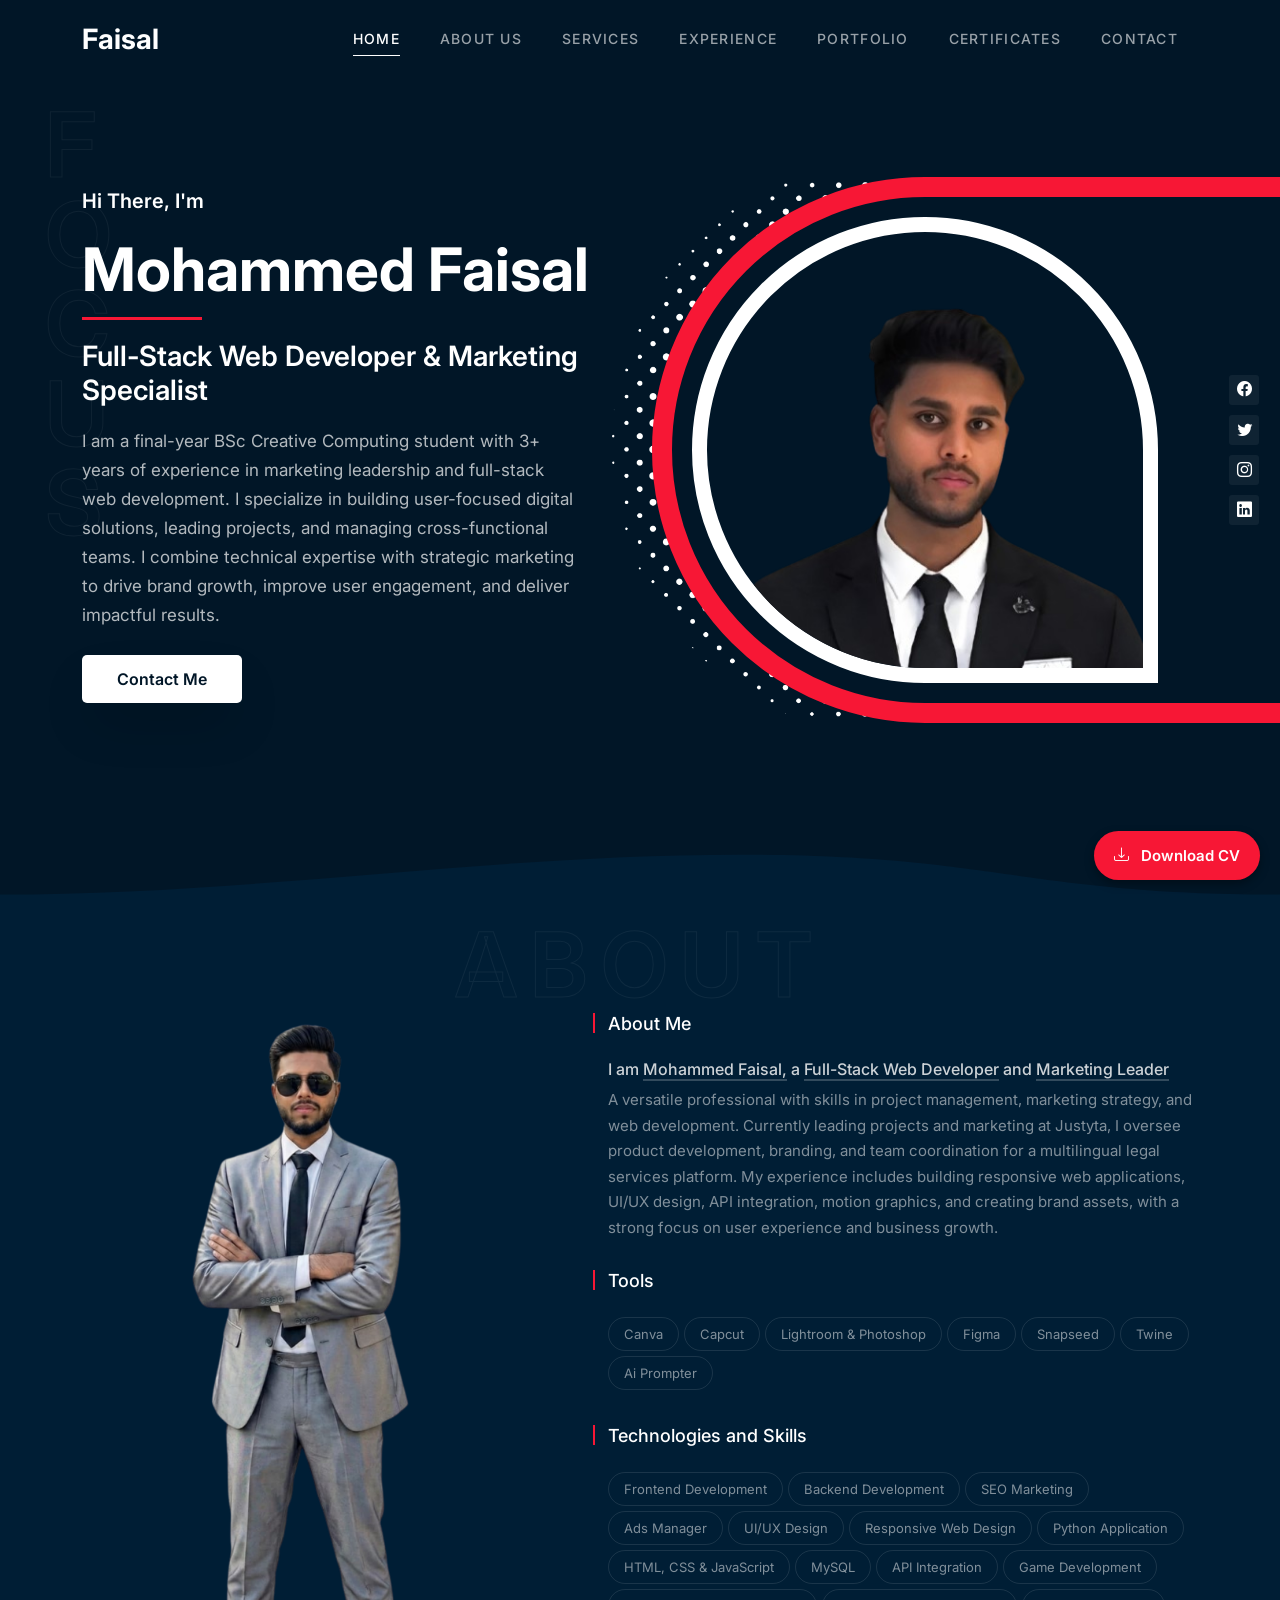
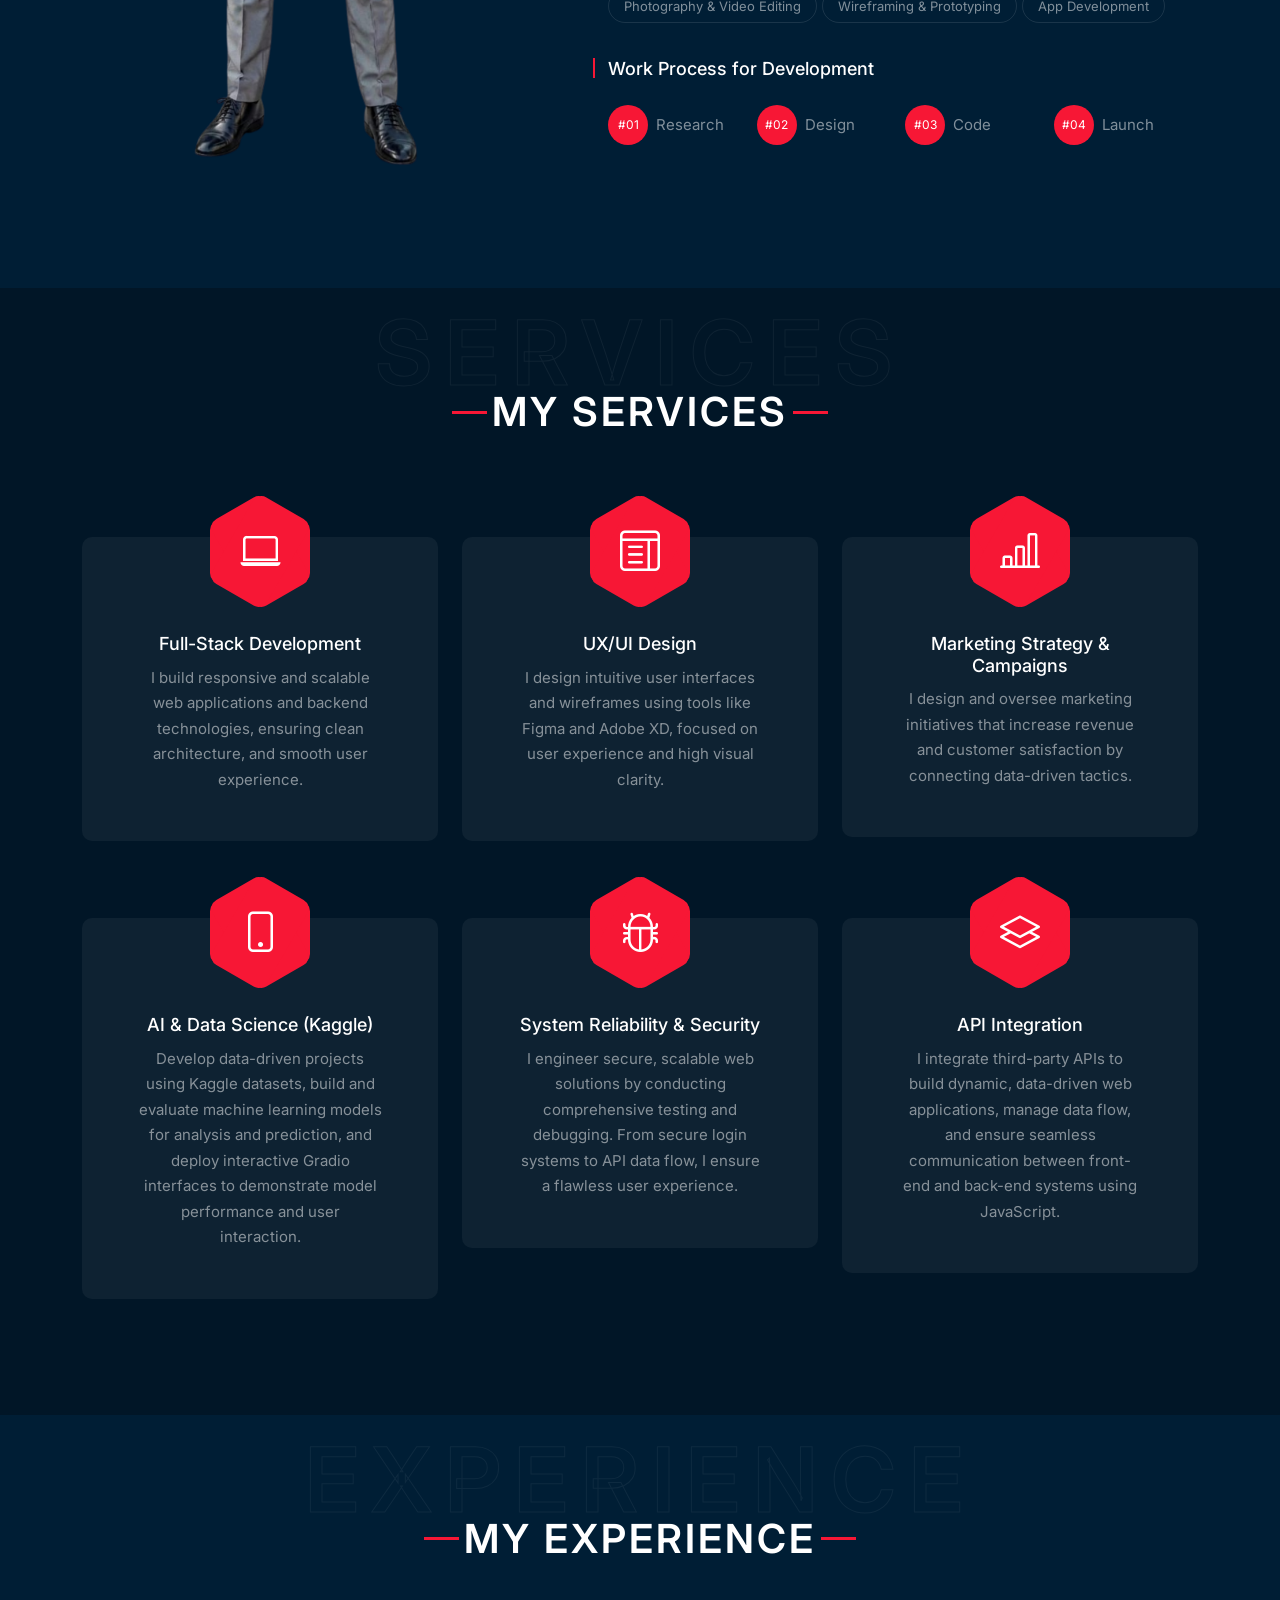
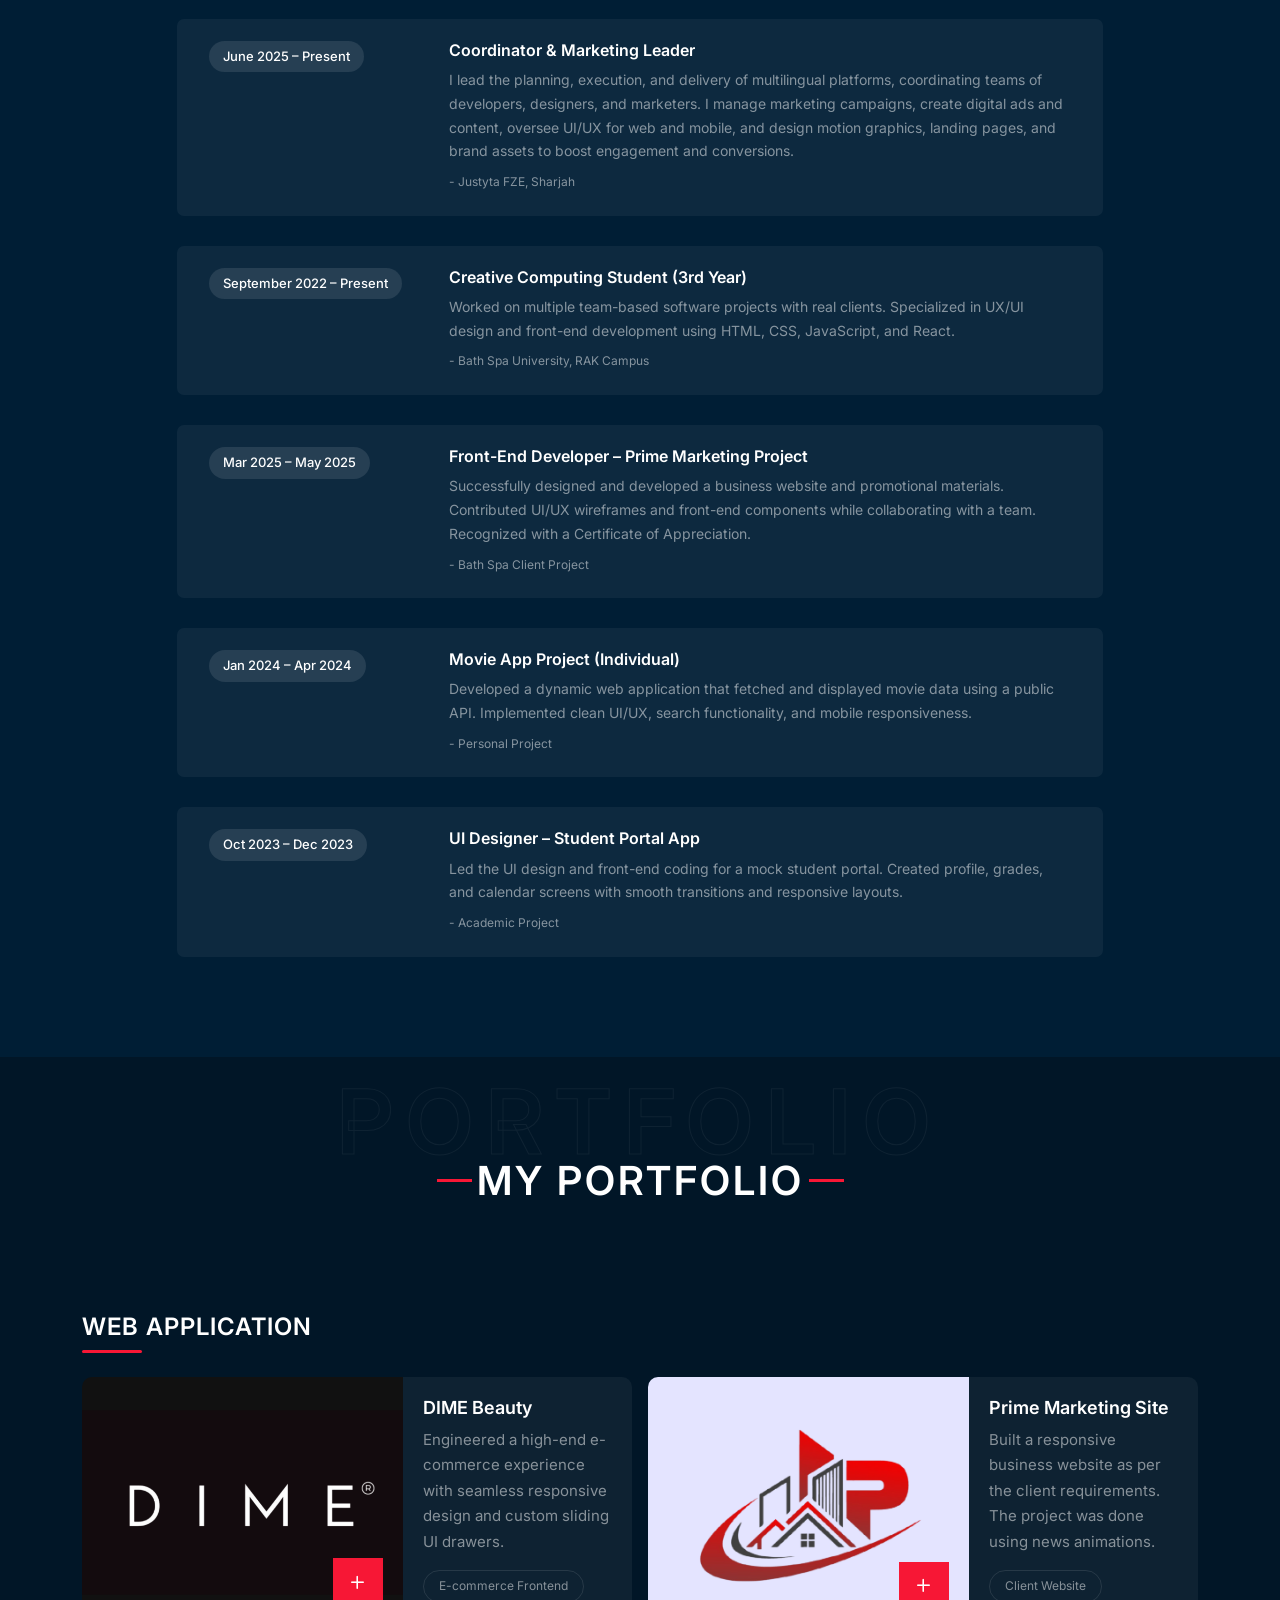
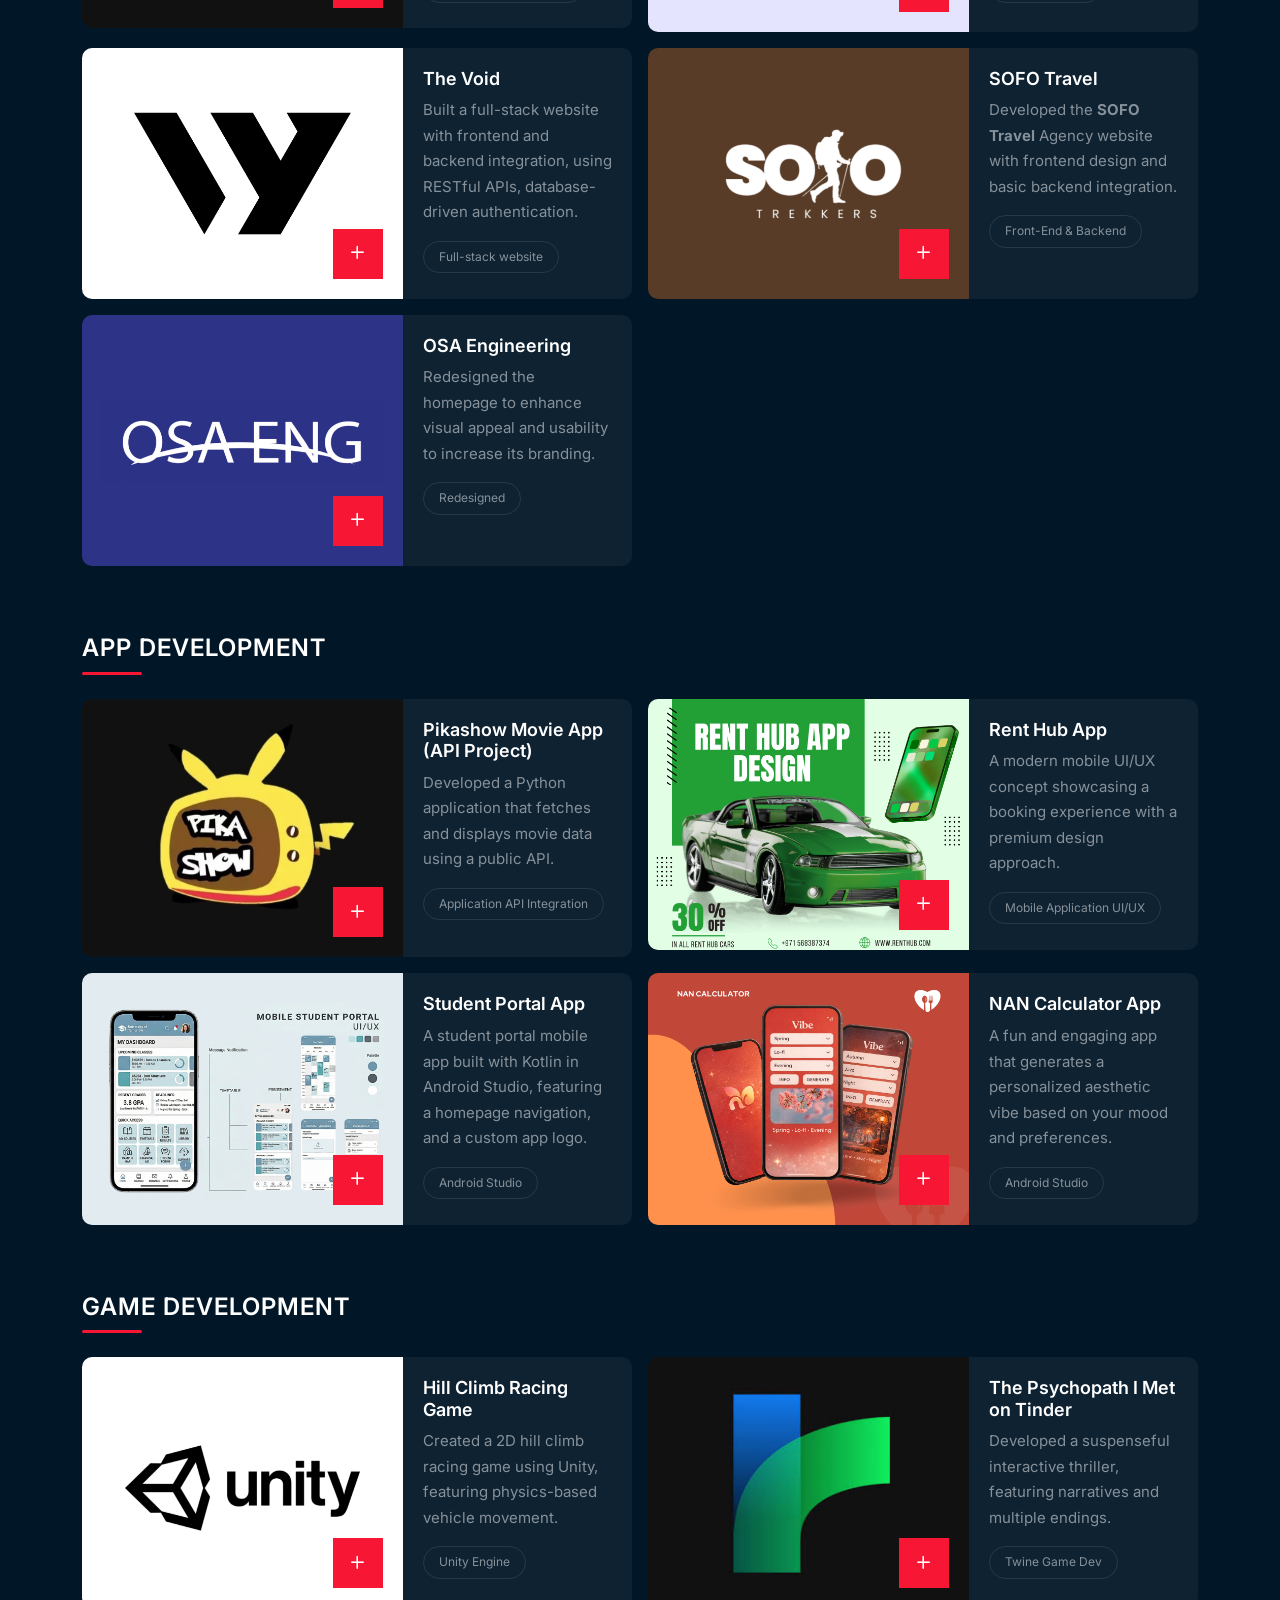
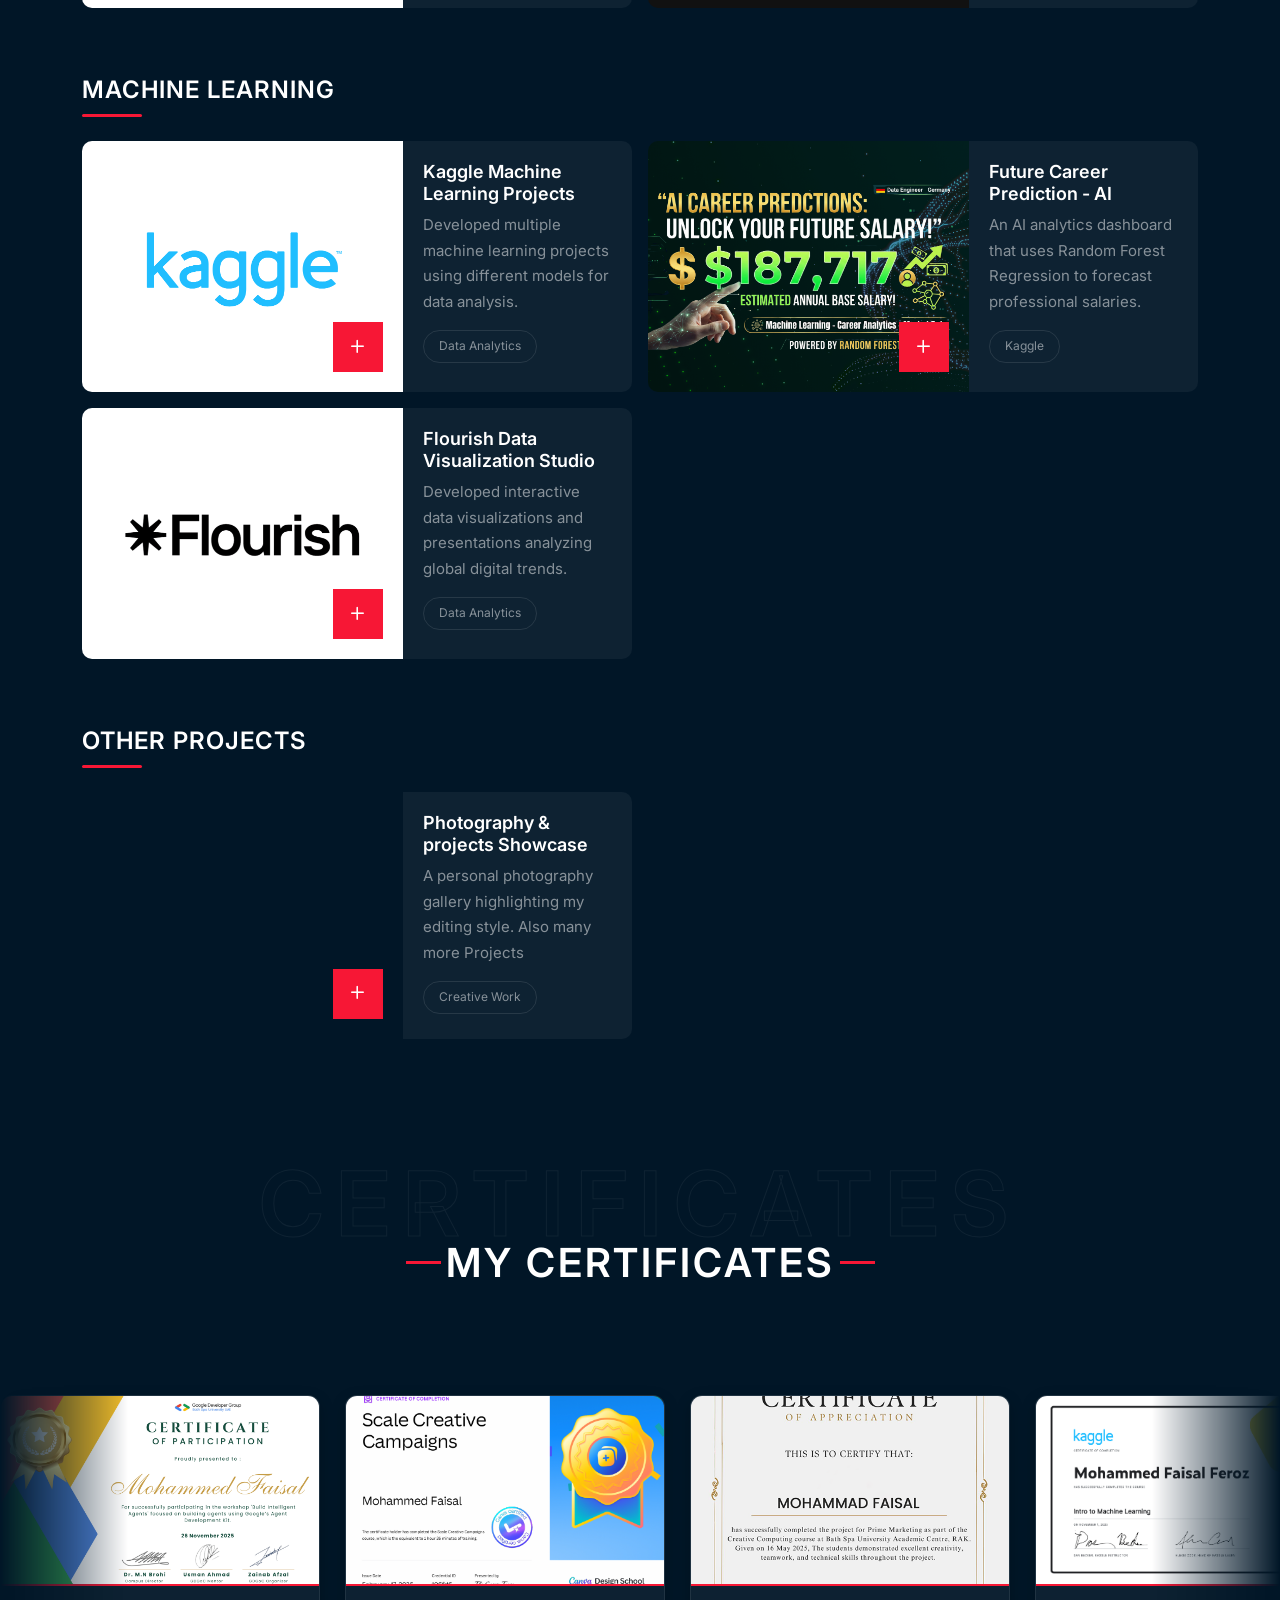
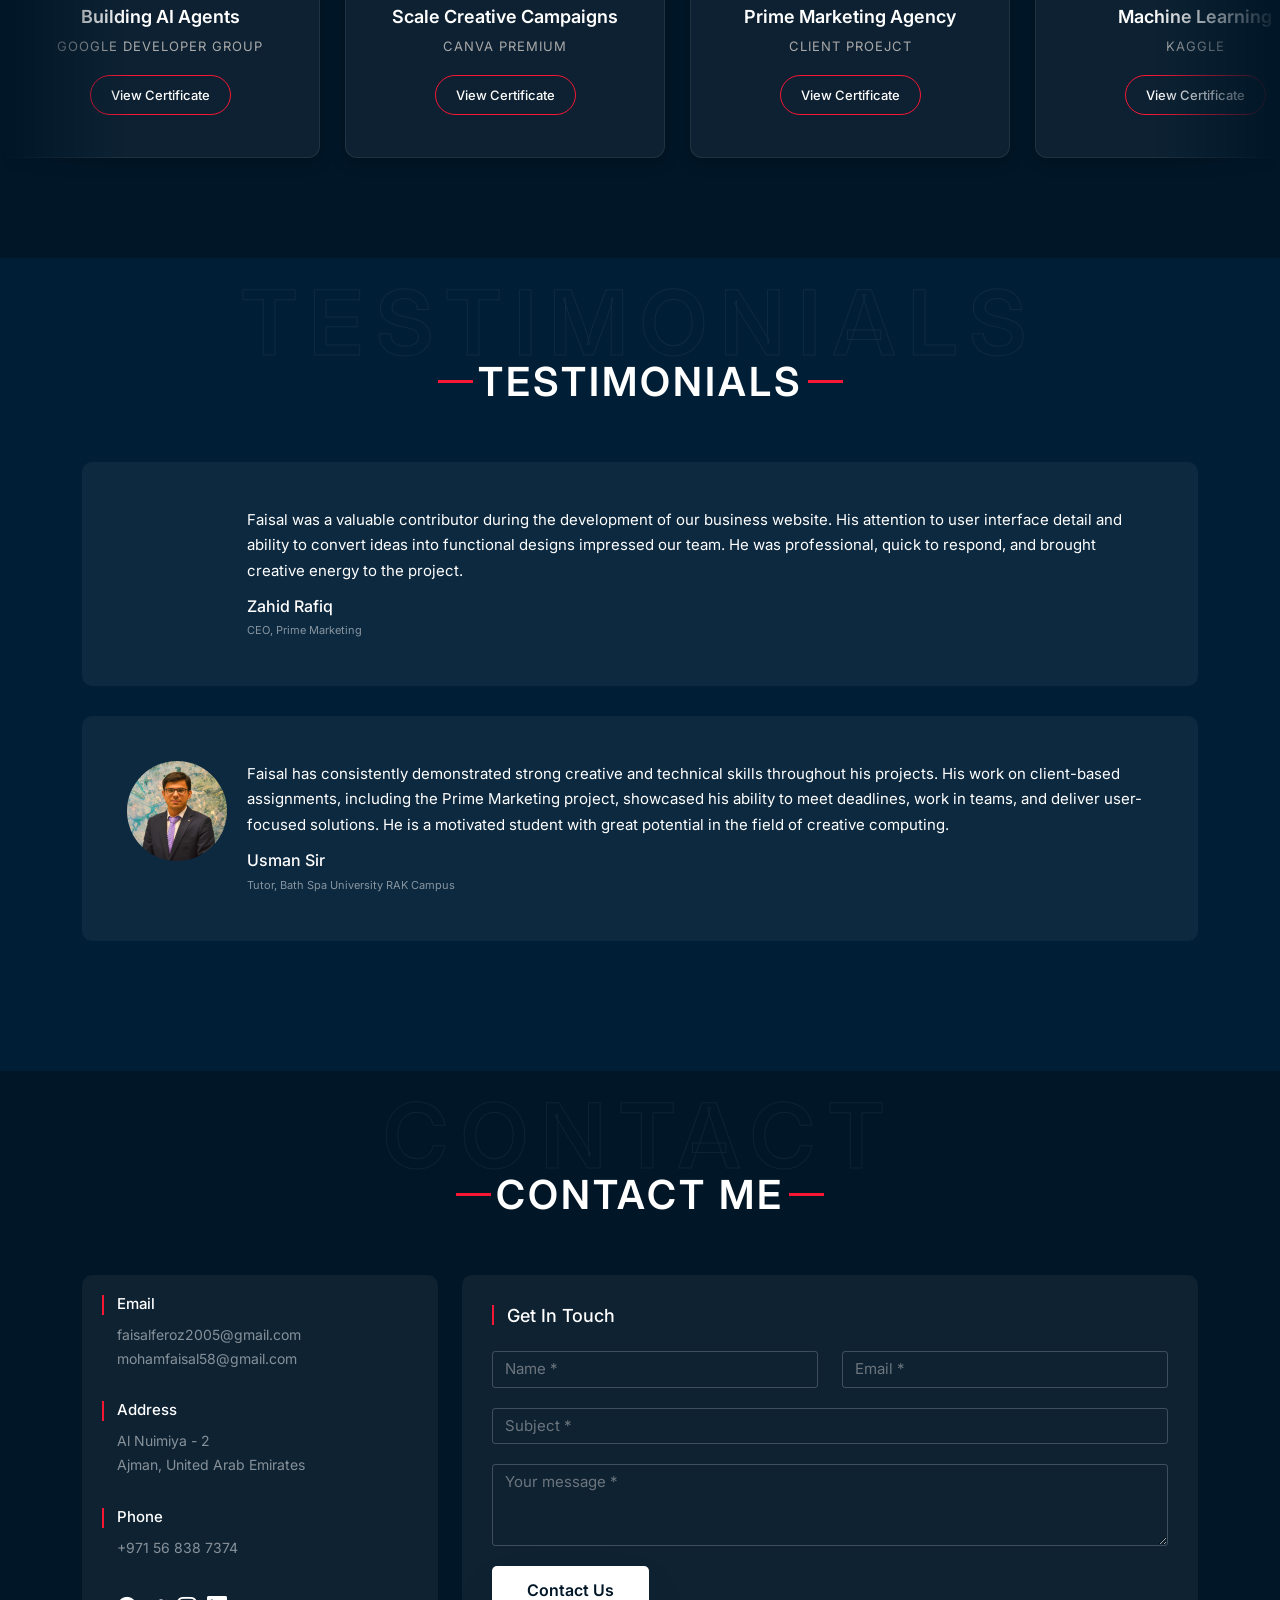
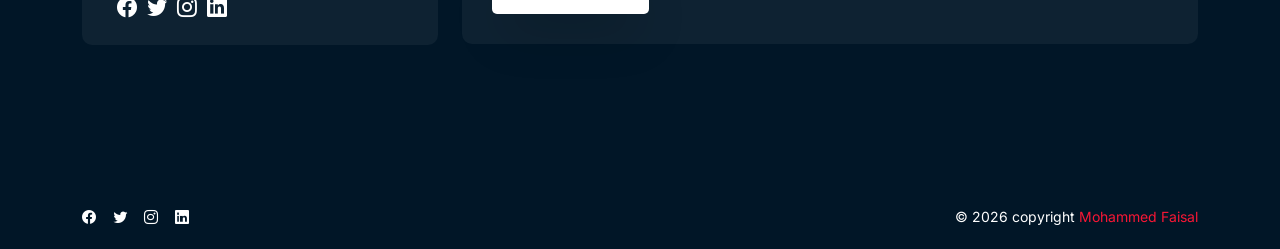
==== index.html @ 54f53641 "My Portfolio" ====
<!DOCTYPE html>
<html lang="zxx">

<head>
    <!-- metas -->
    <meta charset="utf-8">
    <meta name="author" content="themepaa">
    <meta http-equiv="X-UA-Compatible" content="IE=edge">
    <meta name="viewport" content="width=device-width, initial-scale=1, shrink-to-fit=no">
    <meta name="keywords" content="Faisal - Portfolio">
    <meta name="description" content="Faisal - Portfolio">
    <!-- title -->
    <title>Faisal - Portfolio</title>
    <!-- Favicon -->
    <link rel="icon" type="image/png" href="static/img/favicon.png">
    <!-- theme css -->
    <link href="static/css/dark/style.css" rel="stylesheet">
    <link rel="stylesheet" href="static/plugin/owl-carousel/css/owl.carousel.min.css">

</head>
<!-- Body Start -->

<body class="dark-bg">
    <!-- page loading -->
    <div id="loading">
        <div class="load-circle"><span class="one"></span></div>
    </div>
    <!-- End -->
    <!-- Header -->
    <header class="main-header">
        <nav class="navbar header-nav header-white header-transparent navbar-expand-lg one-page-nav">
            <div class="container">
                <!-- Brand -->
                <a class="navbar-brand" href="#">Faisal<span></span></a>
                <!-- / -->
                <!-- Mobile Toggle -->
                <button class="navbar-toggler" type="button" data-bs-toggle="collapse" data-bs-target="#navbar-collapse-toggle" aria-controls="navbar-collapse-toggle" aria-expanded="false" aria-label="Toggle navigation">
                    <span></span>
                    <span></span>
                    <span></span>
                </button>
                <!-- / -->
                <!-- Top Menu -->
                <div class="collapse navbar-collapse justify-content-end" id="navbar-collapse-toggle">
                    <ul class="navbar-nav ml-auto">
                        <li><a class="nav-link" data-scroll-nav="0" href="#home"><span>Home</span></a></li>
                        <li><a class="nav-link" data-scroll-nav="1" href="#about"><span>About Us</span></a></li>
                        <li><a class="nav-link" data-scroll-nav="2" href="#services"><span>Services</span></a></li>
                        <li><a class="nav-link" data-scroll-nav="3" href="#Experience"><span>Experience</span></a></li>
                        <li><a class="nav-link" data-scroll-nav="4" href="#work"><span>Portfolio</span></a></li>
                        <li><a class="nav-link" data-scroll-nav="5" href="#certificates"><span>Certificates</span></a></li>
                        <li><a class="nav-link" data-scroll-nav="6" href="#contactus"><span>Contact</span></a></li>
                    </ul>
                </div>
                <!-- / -->
            </div><!-- Container -->
        </nav> <!-- Navbar -->
    </header>
    <!-- End Header -->
    <main>
        <!-- section -->
        <section id="home" data-scroll-index="0" class="home-banner">
            <div class="social-share nav d-none d-lg-flex">
                <a href="https://www.facebook.com/share/1FdmRyuuid/">
                    <i class="bi bi-facebook"></i>
                </a>
                <a href="https://x.com/X_Faisal58?t=l44Ciq0fOyJm12BMrrdRIw&s=09">
                    <i class="bi bi-twitter"></i>
                </a>
                <a href="https://www.instagram.com/5aisal.me?igsh=dmY3aWQ2M2pqYTI4">
                    <i class="bi bi-instagram"></i>
                </a>
                <a href="https://www.linkedin.com/in/mohammed-faisal-169824280?utm_source=share&utm_campaign=share_via&utm_content=profile&utm_medium=android_app">
                    <i class="bi bi-linkedin"></i>
                </a>
            </div>
            <div class="placeholder">
                <h5>F<br />o<br />c<br />u<br />s<br /></h5>
            </div>
            <div class="container">
                <div class="row min-vh-100 align-items-center">
                    <div class="col-lg-6">
                        <div class="typo-box">
                            <h6>Hi There, I'm</h6>
                            <h1 class="font-alt">Mohammed Faisal</h1>
                            <h2>Full-Stack Web Developer & Marketing Specialist<span id="type-it"></span></h2>
                            <p>I am a final-year BSc Creative Computing student with 3+ years of experience in marketing leadership and full-stack web development. I specialize in building user-focused digital solutions, leading projects, and managing cross-functional teams. I combine technical expertise with strategic marketing to drive brand growth, improve user engagement, and deliver impactful results.</p>
                            <div class="btn-bar">
                                <a class="px-btn px-btn-white" href="#contactus">Contact Me</a>
                            </div>
                        </div>
                    </div>
                    <div class="col-lg-6">
                        <div class="home-avatar-box">
                            <div class="home-avatar-in">
                                <img src="static/img/home-banner.png" title="" alt="">
                            </div>
                        </div>
                    </div>
                </div>
            </div>
            <div class="bottom-ani dark-text-1">
                <svg xmlns="http://www.w3.org/2000/svg" viewBox="0 0 1000 40" preserveAspectRatio="none">
                    <path fill="currentColor" d="">
                        <animate attributeName="d" begin="0s" dur="10s" repeatCount="indefinite" values="
                      M0,0 C200,7.11236625e-15 200,40 400,40 C600,40 800,0 1000,0 L1000,50 L0,50 L0,0 Z;
                      M0,40 C200,40 400,0 600,0 C800,0 800,40 1000,40 L1000,50 L0,50 L0,40 Z;
                      M0,30 C200,30 200,0 400,0 C600,0 800,40 1000,40 L1000,50 L0,50 L0,30 Z;
                      M0,0 C200,7.11236625e-15 200,40 400,40 C600,40 800,0 1000,0 L1000,50 L0,50 L0,0 Z;"></animate>
                    </path>
                </svg>
            </div>
        </section>
        <!-- End section -->
        <!-- About Us -->
        <section id="about" data-scroll-index="1" class="section about-section dark-bg-1">
            <div class="placeholder">
                <h5>About</h5>
            </div>
            <div class="container">
                <div class="row align-items-center flex-row-reverse">
                    <div class="col-lg-7 ps-xl-5">
                        <div class="about-row about-text">
                            <div class="sm-title">
                                <h3>About Me</h3>
                            </div>
                            <h6>I am <span>Mohammed Faisal,</span> a <span>Full-Stack Web Developer</span> and <span>Marketing Leader</span></h6>
                            <p>A versatile professional with skills in project management, marketing strategy, and web development. Currently leading projects and marketing at Justyta, I oversee product development, branding, and team coordination for a multilingual legal services platform. My experience includes building responsive web applications, UI/UX design, API integration, motion graphics, and creating brand assets, with a strong focus on user experience and business growth.</p>
                        </div>
                        <div class="about-row tag-text">
                            <div class="sm-title">
                                <h3>Tools</h3>
                            </div>
                            <div class="nav">
                                <span>Canva</span>
                                <span>Capcut</span>
                                <span>Lightroom & Photoshop </span>
                                <span>Figma </span>
                                <span>Snapseed</span>
                                <span>Twine</span>
                                <span>Ai Prompter</span>
                            </div>
                        </div>
                        <div class="about-row tag-text">
                            <div class="sm-title">
                                <h3>Technologies and Skills</h3>
                            </div>
                            <div class="nav">
                                <span>Frontend Development</span>
                                <span>Backend Development</span>
                                <span>SEO Marketing</span>
                                <span>Ads Manager</span>
                                <span>UI/UX Design</span>
                                <span>Responsive Web Design</span>
                                <span>Python Application</span>
                                <span>HTML, CSS & JavaScript</span>
                                <span>MySQL</span>
                                <span>API Integration</span>
                                <span>Game Development</span>
                                <span>Photography & Video Editing</span>
                                <span>Wireframing & Prototyping</span>
                                <span>App Development</span>
                            </div>
                        </div>
                        <div class="about-row progress-text">
                            <div class="sm-title">
                                <h3>Work Process for Development</h3>
                            </div>
                            <div class="row g-1">
                                <div class="col-6 col-sm-3">
                                    <div class="d-flex align-items-center">
                                        <span>#01</span>
                                        <label class="col ps-2">Research</label>
                                    </div>
                                </div>
                                <div class="col-6 col-sm-3">
                                    <div class="d-flex align-items-center">
                                        <span>#02</span>
                                        <label class="col ps-2">Design</label>
                                    </div>
                                </div>
                                <div class="col-6 col-sm-3">
                                    <div class="d-flex align-items-center">
                                        <span>#03</span>
                                        <label class="col ps-2">Code</label>
                                    </div>
                                </div>
                                <div class="col-6 col-sm-3">
                                    <div class="d-flex align-items-center">
                                        <span>#04</span>
                                        <label class="col ps-2">Launch</label>
                                    </div>
                                </div>
                            </div>
                        </div>
                    </div>
                    <div class="col-lg-5">
                        <div class="about-left">
                            <img src="static/img/standing_pic1.png" title="" alt="">
                        </div>
                    </div>
                </div>
            </div>
        </section>
        <!-- End About Us -->
        <!-- Services -->
        <section id="services" data-scroll-index="2" class="section services-section">
            <div class="placeholder">
                <h5>Services</h5>
            </div>
            <div class="container">
                <div class="row justify-content-center">
                    <div class="col-lg-6 text-center">
                        <div class="section-title">
                            <h2><span>My Services</span></h2>
                        </div>
                    </div>
                </div>
                <div class="row">
                    <!-- feaure box -->
                    <div class="col-sm-6 col-lg-4 my-3">
                        <div class="feature-box-1">
                            <div class="icon hexagon">
                                <i class="bi bi-laptop"></i>
                            </div>
                            <div class="feature-content">
                                <h5>Full-Stack Development</h5>
                                <p>I build responsive and scalable web applications and backend technologies, ensuring clean architecture, and smooth user experience.</p>
                            </div>
                        </div>
                    </div>
                    <!-- / -->
                    <!-- feaure box -->
                    <div class="col-sm-6 col-lg-4 my-3">
                        <div class="feature-box-1">
                            <div class="icon hexagon">
                                <i class="bi bi-layout-text-window"></i>
                            </div>
                            <div class="feature-content">
                                <h5>UX/UI Design</h5>
                                <p>I design intuitive user interfaces and wireframes using tools like Figma and Adobe XD, focused on user experience and high visual clarity.</p>
                            </div>
                        </div>
                    </div>
                    <!-- / -->
                    <!-- feaure box -->
                    <div class="col-sm-6 col-lg-4 my-3">
                        <div class="feature-box-1">
                            <div class="icon hexagon">
                                <i class="bi bi-bar-chart-line"></i>
                            </div>
                            <div class="feature-content">
                                <h5>Marketing Strategy & Campaigns</h5>
                                <p>I design and oversee marketing initiatives that increase revenue and customer satisfaction by connecting data-driven tactics.</p>
                            </div>
                        </div>
                    </div>
                    <!-- / -->
                    <!-- feaure box -->
                    <div class="col-sm-6 col-lg-4 my-3">
                        <div class="feature-box-1">
                            <div class="icon hexagon">
                                <i class="bi bi-phone"></i>
                            </div>
                            <div class="feature-content">
                                <h5>AI & Data Science (Kaggle)</h5>
                                <p>Develop data-driven projects using Kaggle datasets, build and evaluate machine learning models for analysis and prediction, and deploy interactive Gradio interfaces to demonstrate model performance and user interaction.</p>
                            </div>
                        </div>
                    </div>
                    <!-- / -->
                    <!-- feaure box -->
                    <div class="col-sm-6 col-lg-4 my-3">
                        <div class="feature-box-1">
                            <div class="icon hexagon">
                                <i class="bi bi-bug"></i>
                            </div>
                            <div class="feature-content">
                                <h5>System Reliability & Security</h5>
                                <p>I engineer secure, scalable web solutions by conducting comprehensive testing and debugging. From secure login systems to API data flow, I ensure a flawless user experience.</p>
                            </div>
                        </div>
                    </div>
                    <!-- / -->
                    <!-- feaure box -->
                    <div class="col-sm-6 col-lg-4 my-3">
                        <div class="feature-box-1">
                            <div class="icon hexagon">
                                <i class="bi bi-layers"></i>
                            </div>
                            <div class="feature-content">
                                <h5>API Integration</h5>
                                <p>I integrate third-party APIs to build dynamic, data-driven web applications, manage data flow, and ensure seamless communication between front-end and back-end systems using JavaScript.</p>
                            </div>
                        </div>
                    </div>
                    <!-- / -->
                </div>
            </div>
        </section>
        <!-- End Services -->
        <!-- Resume -->
        <section class="section section-resume dark-bg-1" id="Experience" data-scroll-index="3">
            <div class="placeholder">
                <h5>Experience</h5>
            </div>
            <div class="container">
                <div class="row justify-content-center">
                    <div class="col-lg-6 text-center">
                        <div class="section-title">
                            <h2><span>My Experience</span></h2>
                        </div>
                    </div>
                </div>
                <div class="row justify-content-center pt-3">
                    <div class="col-lg-10">
                        <div class="resume-box">
                            <ul>
                                <li class="row g-0">
                                    <div class="col-sm-4 col-xl-3">
                                        <h6>June 2025 – Present</h6>
                                    </div>
                                    <div class="col-sm-8 col-xl-9 ps-xl-4">
                                        <h5>Coordinator & Marketing Leader</h5>
                                        <p>I lead the planning, execution, and delivery of multilingual platforms, coordinating teams of developers, designers, and marketers. I manage marketing campaigns, create digital ads and content, oversee UI/UX for web and mobile, and design motion graphics, landing pages, and brand assets to boost engagement and conversions.</p>
                                        <span>- Justyta FZE, Sharjah</span>
                                    </div>
                                </li>

                                <li class="row g-0">
                                    <div class="col-sm-4 col-xl-3">
                                        <h6>September 2022 – Present</h6>
                                    </div>
                                    <div class="col-sm-8 col-xl-9 ps-xl-4">
                                        <h5>Creative Computing Student (3rd Year)</h5>
                                        <p>Worked on multiple team-based software projects with real clients. Specialized in UX/UI design and front-end development using HTML, CSS, JavaScript, and React.</p>
                                        <span>- Bath Spa University, RAK Campus</span>
                                    </div>
                                </li>
                                <li class="row g-0">
                                    <div class="col-sm-4 col-xl-3">
                                        <h6>Mar 2025 – May 2025</h6>
                                    </div>
                                    <div class="col-sm-8 col-xl-9 ps-xl-4">
                                        <h5>Front-End Developer – Prime Marketing Project</h5>
                                        <p>Successfully designed and developed a business website and promotional materials. Contributed UI/UX wireframes and front-end components while collaborating with a team. Recognized with a Certificate of Appreciation.</p>
                                        <span>- Bath Spa Client Project</span>
                                    </div>
                                </li>
                                <li class="row g-0">
                                    <div class="col-sm-4 col-xl-3">
                                        <h6>Jan 2024 – Apr 2024</h6>
                                    </div>
                                    <div class="col-sm-8 col-xl-9 ps-xl-4">
                                        <h5>Movie App Project (Individual)</h5>
                                        <p>Developed a dynamic web application that fetched and displayed movie data using a public API. Implemented clean UI/UX, search functionality, and mobile responsiveness.</p>
                                        <span>- Personal Project</span>
                                    </div>
                                </li>
                                <li class="row g-0">
                                    <div class="col-sm-4 col-xl-3">
                                        <h6>Oct 2023 – Dec 2023</h6>
                                    </div>
                                    <div class="col-sm-8 col-xl-9 ps-xl-4">
                                        <h5>UI Designer – Student Portal App</h5>
                                        <p>Led the UI design and front-end coding for a mock student portal. Created profile, grades, and calendar screens with smooth transitions and responsive layouts.</p>
                                        <span>- Academic Project</span>
                                    </div>
                                </li>
                            </ul>
                        </div>
                    </div>
                </div>
            </div>
        </section>
        <!-- End Resume -->
        <!-- Portfolio -->
<section id="work" data-scroll-index="4" class="section portfolio-section">
    <div class="placeholder">
        <h5>portfolio</h5>
    </div>
    <div class="container">
        <div class="row justify-content-center mb-5">
            <div class="col-lg-6 text-center">
                <div class="section-title">
                    <h2><span>My Portfolio</span></h2>
                </div>
            </div>
        </div>

        <div class="row mb-3">
            <div class="col-12">
                <h3 class="category-heading">Web Application</h3>
            </div>
        </div>
        <div class="row g-3 lightbox-gallery mb-5">
            <div class="col-lg-6">
                <div class="portfolio-box row g-0">
                    <div class="portfolio-img col-sm-6 col-lg-7">
                        <a class="p-icon gallery-link" href="https://dime-faisal.vercel.app/">
                            <i class="bi bi-plus"></i>
                        </a>
                        <img src="static/img/dime-logo-portfolio.png" title="" alt="">
                    </div>
                    <div class="portfolio-info col-sm-6 col-lg-5">
                        <h2>DIME Beauty</h2>
                        <p>Engineered a high-end e-commerce experience with seamless responsive design and custom sliding UI drawers.</p>
                        <div class="nav"><span>E-commerce Frontend</span></div>
                    </div>
                </div>
            </div>
            <div class="col-lg-6">
                <div class="portfolio-box row g-0">
                    <div class="portfolio-img col-sm-6 col-lg-7">
                        <a class="p-icon gallery-link" href="https://prime-marketing-two.vercel.app/">
                            <i class="bi bi-plus"></i>
                        </a>
                        <img src="static/img/portfolio-02.png" title="" alt="">
                    </div>
                    <div class="portfolio-info col-sm-6 col-lg-5">
                        <h2>Prime Marketing Site</h2>
                        <p>Built a responsive business website as per the client requirements. The project was done using news animations.</p>
                        <div class="nav"><span>Client Website</span></div>
                    </div>
                </div>
            </div>
            <div class="col-lg-6">
                <div class="portfolio-box row g-0">
                    <div class="portfolio-img col-sm-6 col-lg-7">
                        <a class="p-icon gallery-link" href="https://faisal-the-void.vercel.app/index.html">
                            <i class="bi bi-plus"></i>
                        </a>
                        <img src="static/img/void-logo-portfolio.png" title="" alt="">
                    </div>
                    <div class="portfolio-info col-sm-6 col-lg-5">
                        <h2>The Void</h2>
                        <p>Built a full-stack website with frontend and backend integration, using RESTful APIs, database-driven authentication.</p>
                        <div class="nav"><span>Full-stack website</span></div>
                    </div>
                </div>
            </div>
            <div class="col-lg-6">
                <div class="portfolio-box row g-0">
                    <div class="portfolio-img col-sm-6 col-lg-7">
                        <a class="p-icon gallery-link" href="https://mohamfaisal34-github-io.vercel.app/">
                            <i class="bi bi-plus"></i>
                        </a>
                        <img src="static/img/sofo-logo-portfolio.png" title="" alt="">
                    </div>
                    <div class="portfolio-info col-sm-6 col-lg-5">
                        <h2>SOFO Travel</h2>
                        <p>Developed the <b>SOFO Travel</b> Agency website with frontend design and basic backend integration.</p>
                        <div class="nav"><span>Front-End & Backend</span></div>
                    </div>
                </div>
            </div>
            <div class="col-lg-6">
                <div class="portfolio-box row g-0 flex-row-lg-reverse">
                    <div class="portfolio-img col-sm-6 col-lg-7">
                        <a class="p-icon gallery-link" href="https://osa-engineering.vercel.app/#home">
                            <i class="bi bi-plus"></i>
                        </a>
                        <img src="static/img/osa-logo-portfolio.png" title="" alt="">
                    </div>
                    <div class="portfolio-info col-sm-6 col-lg-5">
                        <h2>OSA Engineering</h2>
                        <p>Redesigned the homepage to enhance visual appeal and usability to increase its branding.</p>
                        <div class="nav"><span>Redesigned</span></div>
                    </div>
                </div>
            </div>
        </div>

        <div class="row mb-3">
            <div class="col-12">
                <h3 class="category-heading">App Development</h3>
            </div>
        </div>
        <div class="row g-3 lightbox-gallery mb-5">
            <div class="col-lg-6">
                <div class="portfolio-box row g-0 flex-row-lg-reverse">
                    <div class="portfolio-img col-sm-6 col-lg-7">
                        <a class="p-icon gallery-link" href="https://youtu.be/zDfxoLaz8A0?si=pskuCDP1-EmDFics">
                            <i class="bi bi-plus"></i>
                        </a>
                        <img src="static/img/portfolio-01.jpg" title="" alt="">
                    </div>
                    <div class="portfolio-info col-sm-6 col-lg-5">
                        <h2>Pikashow Movie App (API Project)</h2>
                        <p>Developed a Python application that fetches and displays movie data using a public API.</p>
                        <div class="nav"><span>Application API Integration</span></div>
                    </div>
                </div>
            </div>
            <div class="col-lg-6">
                <div class="portfolio-box row g-0 flex-row-lg-reverse">
                    <div class="portfolio-img col-sm-6 col-lg-7">
                        <a class="p-icon gallery-link" href="https://www.behance.net/gallery/228887429/RentHub-Sleek-App-Design-for-a-Car-Rental-Experience">
                            <i class="bi bi-plus"></i>
                        </a>
                        <img src="static/img/RENT_HUB_app.png" title="" alt="">
                    </div>
                    <div class="portfolio-info col-sm-6 col-lg-5">
                        <h2>Rent Hub App</h2>
                        <p>A modern mobile UI/UX concept showcasing a booking experience with a premium design approach.</p>
                        <div class="nav"><span>Mobile Application UI/UX</span></div>
                    </div>
                </div>
            </div>
            <div class="col-lg-6">
                <div class="portfolio-box row g-0 flex-row-lg-reverse">
                    <div class="portfolio-img col-sm-6 col-lg-7">
                        <a class="p-icon gallery-link" href="https://youtu.be/mZPrNzi0OWA?si=qZBzd6ZRR8YRXiP1">
                            <i class="bi bi-plus"></i>
                        </a>
                        <img src="static/img/student_portal.png" title="" alt="">
                    </div>
                    <div class="portfolio-info col-sm-6 col-lg-5">
                        <h2>Student Portal App</h2>
                        <p>A student portal mobile app built with Kotlin in Android Studio, featuring a homepage navigation, and a custom app logo.</p>
                        <div class="nav"><span>Android Studio</span></div>
                    </div>
                </div>
            </div>
            <div class="col-lg-6">
                <div class="portfolio-box row g-0 flex-row-lg-reverse">
                    <div class="portfolio-img col-sm-6 col-lg-7">
                        <a class="p-icon gallery-link" href="https://youtu.be/mZPrNzi0OWA?si=qZBzd6ZRR8YRXiP1">
                            <i class="bi bi-plus"></i>
                        </a>
                        <img src="static/img/NAN_CALC.png" title="" alt="">
                    </div>
                    <div class="portfolio-info col-sm-6 col-lg-5">
                        <h2>NAN Calculator App</h2>
                        <p>A fun and engaging app that generates a personalized aesthetic vibe based on your mood and preferences.</p>
                        <div class="nav"><span>Android Studio</span></div>
                    </div>
                </div>
            </div>
        </div>

        <div class="row mb-3">
            <div class="col-12">
                <h3 class="category-heading">Game Development</h3>
            </div>
        </div>
        <div class="row g-3 lightbox-gallery mb-5">
            <div class="col-lg-6">
                <div class="portfolio-box row g-0 flex-row-lg-reverse">
                    <div class="portfolio-img col-sm-6 col-lg-7">
                        <a class="p-icon gallery-link" href="https://mohamfaisal58.itch.io/hill-climb-racing-2d-unity-game">
                            <i class="bi bi-plus"></i>
                        </a>
                        <img src="static/img/unity-logo-portfolio.png" title="" alt="">
                    </div>
                    <div class="portfolio-info col-sm-6 col-lg-5">
                        <h2>Hill Climb Racing Game</h2>
                        <p>Created a 2D hill climb racing game using Unity, featuring physics-based vehicle movement.</p>
                        <div class="nav"><span>Unity Engine</span></div>
                    </div>
                </div>
            </div>
            <div class="col-lg-6">
                <div class="portfolio-box row g-0 flex-row-lg-reverse">
                    <div class="portfolio-img col-sm-6 col-lg-7">
                        <a class="p-icon gallery-link" href="https://mohamfaisal58.itch.io/hill-climb-racing-2d-unity-game">
                            <i class="bi bi-plus"></i>
                        </a>
                        <img src="static/img/twine_logo_1.png" title="" alt="">
                    </div>
                    <div class="portfolio-info col-sm-6 col-lg-5">
                        <h2>The Psychopath I Met on Tinder</h2>
                        <p>Developed a suspenseful interactive thriller, featuring narratives and multiple endings.</p>
                        <div class="nav"><span>Twine Game Dev</span></div>
                    </div>
                </div>
            </div>
        </div>

        <div class="row mb-3">
            <div class="col-12">
                <h3 class="category-heading">Machine Learning</h3>
            </div>
        </div>
        <div class="row g-3 lightbox-gallery mb-5">
            <div class="col-lg-6">
                <div class="portfolio-box row g-0 flex-row-lg-reverse">
                    <div class="portfolio-img col-sm-6 col-lg-7">
                        <a class="p-icon gallery-link" href="https://www.kaggle.com/mohammedfaisalferoz">
                            <i class="bi bi-plus"></i>
                        </a>
                        <img src="static/img/kaggle-logo-portfolio.png" title="" alt="">
                    </div>
                    <div class="portfolio-info col-sm-6 col-lg-5">
                        <h2>Kaggle Machine Learning Projects</h2>
                        <p>Developed multiple machine learning projects using different models for data analysis.</p>
                        <div class="nav"><span>Data Analytics</span></div>
                    </div>
                </div>
            </div>
            <div class="col-lg-6">
                <div class="portfolio-box row g-0 flex-row-lg-reverse">
                    <div class="portfolio-img col-sm-6 col-lg-7">
                        <a class="p-icon gallery-link" href="https://youtu.be/hYZCpMMM4sg?si=S4EcJ9TcGTwHIyyA">
                            <i class="bi bi-plus"></i>
                        </a>
                        <img src="static/img/career.png" title="" alt="">
                    </div>
                    <div class="portfolio-info col-sm-6 col-lg-5">
                        <h2>Future Career Prediction - AI</h2>
                        <p>An AI analytics dashboard that uses Random Forest Regression to forecast professional salaries.</p>
                        <div class="nav"><span>Kaggle</span></div>
                    </div>
                </div>
            </div>
            <div class="col-lg-6">
                <div class="portfolio-box row g-0 flex-row-lg-reverse">
                    <div class="portfolio-img col-sm-6 col-lg-7">
                        <a class="p-icon gallery-link" href="https://public.flourish.studio/story/3065983/">
                            <i class="bi bi-plus"></i>
                        </a>
                        <img src="static/img/flourish_logo_1.png" title="" alt="">
                    </div>
                    <div class="portfolio-info col-sm-6 col-lg-5">
                        <h2>Flourish Data Visualization Studio</h2>
                        <p>Developed interactive data visualizations and presentations analyzing global digital trends.</p>
                        <div class="nav"><span>Data Analytics</span></div>
                    </div>
                </div>
            </div>
        </div>

        <div class="row mb-3">
            <div class="col-12">
                <h3 class="category-heading">Other Projects</h3>
            </div>
        </div>
        <div class="row g-3 lightbox-gallery">
            <div class="col-lg-6">
                <div class="portfolio-box row g-0 flex-row-lg-reverse">
                    <div class="portfolio-img col-sm-6 col-lg-7">
                        <a class="p-icon gallery-link" href="https://www.behance.net/mohammedfaisal55">
                            <i class="bi bi-plus"></i>
                        </a>
                        <img src="static/img/photography-logo-portfolio.png" title="" alt="">
                    </div>
                    <div class="portfolio-info col-sm-6 col-lg-5">
                        <h2>Photography & projects Showcase</h2>
                        <p>A personal photography gallery highlighting my editing style. Also many more Projects</p>
                        <div class="nav"><span>Creative Work</span></div>
                    </div>
                </div>
            </div>
        </div>

    </div>
</section>
        <!-- End Portfolio -->

        <!--Start of Certificates-->
<section id="certificates" data-scroll-index="5" class="section certificates-section dark-bg">
            <div class="placeholder">
                <h5>Certificates</h5>
            </div>
            <div class="container">
                <div class="row justify-content-center mb-5">
                    <div class="col-lg-6 text-center">
                        <div class="section-title">
                            <h2><span>My Certificates</span></h2>
                        </div>
                    </div>
                </div>
            </div>

            <div class="cert-marquee-wrapper">
                <div class="cert-marquee-track">
                    
                    <div class="cert-card">
                        <img src="static/img/GDG-Certificate-Ai-Agents.png" alt="GDG AI Certificate">
                        <div class="cert-info">
                            <h6>Building AI Agents</h6>
                            <span>Google Developer Group</span>
                            <a href="#" class="cert-btn">View Certificate</a>
                        </div>
                    </div>

                    <div class="cert-card">
                        <img src="static/img/campaign.png" alt="Certificate 2">
                        <div class="cert-info">
                            <h6>Scale Creative Campaigns</h6>
                            <span>Canva Premium</span>
                            <a href="#" class="cert-btn">View Certificate</a>
                        </div>
                    </div>

                    <div class="cert-card">
                        <img src="static/img/prime-certi.png" alt="Certificate 3">
                        <div class="cert-info">
                            <h6>Prime Marketing Agency</h6>
                            <span>Client Proejct</span>
                            <a href="#" class="cert-btn">View Certificate</a>
                        </div>
                    </div>

                    <div class="cert-card">
                        <img src="static/img/ML-certi.png" alt="Certificate 4">
                        <div class="cert-info">
                            <h6>Machine Learning</h6>
                            <span>Kaggle</span>
                            <a href="#" class="cert-btn">View Certificate</a>
                        </div>
                    </div>
                    
                    <div class="cert-card">
                        <img src="static/img/Justyta-certif.png" alt="Certificate 5">
                        <div class="cert-info">
                            <h6>Experience Certificate</h6>
                            <span>Justyta FZE</span>
                            <a href="#" class="cert-btn">View Certificate</a>
                        </div>
                    </div>

                    <div class="cert-card">
                        <img src="static/img/GDG-Certificate-DreamVSReality.png" alt="GDG AI Certificate">
                        <div class="cert-info">
                            <h6>Dream VS Reality</h6>
                            <span>Google Developer Group</span>
                            <a href="#" class="cert-btn">View Certificate</a>
                        </div>
                    </div>

                    <div class="cert-card">
                        <img src="static/img/marketing-cert.png" alt="Certificate 2">
                        <div class="cert-info">
                            <h6>Shopify E-Commerce Marketing Strategy</h6>
                            <span>Linkedln Premium</span>
                            <a href="#" class="cert-btn">View Certificate</a>
                        </div>
                    </div>

                    <div class="cert-card">
                        <img src="static/img/Ai certi.png" alt="Certificate 3">
                        <div class="cert-info">
                            <h6>Ai In Classroom</h6>
                            <span>Canva Premium</span>
                            <a href="#" class="cert-btn">View Certificate</a>
                        </div>
                    </div>

                    <div class="cert-card">
                        <img src="static/img/promping certi.png" alt="Certificate 5">
                        <div class="cert-info">
                            <h6>Prompt Engineering For AI</h6>
                            <span>Linkedln Premium</span>
                            <a href="#" class="cert-btn">View Certificate</a>
                        </div>
                    </div>

                    <div class="cert-card">
                        <img src="static/img/tkinter.png" alt="Certificate 4">
                        <div class="cert-info">
                            <h6>Python Tkinter</h6>
                            <span>Great Learning</span>
                            <a href="#" class="cert-btn">View Certificate</a>
                        </div>
                    </div>

                </div>
            </div>
        </section>

        <!-- Testimonisla -->
        <section class="section testimonials-section dark-bg-1">
            <div class="placeholder">
                <h5>testimonials</h5>
            </div>
            <div class="container">
                <div class="row justify-content-center">
                    <div class="col-lg-6 text-center">
                        <div class="section-title">
                            <h2><span>Testimonials</span></h2>
                        </div>
                    </div>
                </div>
                <div class="owl-carousel pt-3" data-items="2" data-nav-dots="true" data-md-items="2" data-sm-items="1" data-xs-items="1" data-xx-items="1" data-space="30" style="display: block;">
                    <!-- testimonials -->
                    <div class="testimonial-col">
                        <div class="d-flex">
                            <div class="img">
                                <img src="static/img/team-1.png" title="" alt="">
                            </div>
                            <div class="col">
                                <p>Faisal was a valuable contributor during the development of our business website. His attention to user interface detail and ability to convert ideas into functional designs impressed our team. He was professional, quick to respond, and brought creative energy to the project.</p>
                                <div class="tc-info">
                                    <h6>Zahid Rafiq</h6>
                                    <span>CEO, Prime Marketing</span>
                                </div>
                            </div>
                        </div>
                    </div>
                    <!-- / -->
                    <!-- testimonials -->
                    <div class="testimonial-col">
                        <div class="d-flex">
                            <div class="img">
                                <img src="static/img/usman.jpeg" title="" alt="">
                            </div>
                            <div class="col">
                                <p>Faisal has consistently demonstrated strong creative and technical skills throughout his projects. His work on client-based assignments, including the Prime Marketing project, showcased his ability to meet deadlines, work in teams, and deliver user-focused solutions. He is a motivated student with great potential in the field of creative computing.</p>
                                <div class="tc-info">
                                    <h6>Usman Sir</h6>
                                    <span>Tutor, Bath Spa University RAK Campus</span>
                                </div>
                            </div>
                        </div>
                    </div>
                    <!-- / -->
                </div>
            </div>
        </section>
        <!-- End Testimonisla -->
        <!-- Contact -->
        <section id="contactus" data-scroll-index="6" class="section dark-bg contactus-section">
            <div class="placeholder">
                <h5>Contact</h5>
            </div>
            <div class="container">
                <div class="row justify-content-center">
                    <div class="col-lg-6 text-center">
                        <div class="section-title">
                            <h2><span>Contact Me</span></h2>
                        </div>
                    </div>
                </div>
                <div class="row justify-content-center">
                    <div class="col-lg-4 my-3">
                        <div class="contact-info">
                            <div class="contact-name">
                                <div class="sm-title">
                                    <h3>Email</h3>
                                </div>
                                <p>faisalferoz2005@gmail.com<br />mohamfaisal58@gmail.com</p>
                            </div>
                            <div class="contact-name">
                                <div class="sm-title">
                                    <h3>Address</h3>
                                </div>
                                <p>Al Nuimiya - 2 <br>Ajman, United Arab Emirates</p>
                            </div>
                            <div class="contact-name">
                                <div class="sm-title">
                                    <h3>Phone</h3>
                                </div>
                                <p>+971 56 838 7374</p>
                            </div>
                            <div class="social-share nav">
                                <a href="https://www.facebook.com/share/1FdmRyuuid/">
                                    <i class="bi bi-facebook"></i>
                                </a>
                                <a href="https://x.com/X_Faisal58?t=l44Ciq0fOyJm12BMrrdRIw&s=09">
                                    <i class="bi bi-twitter"></i>
                                </a>
                                <a href="https://www.instagram.com/5aisal.me?igsh=dmY3aWQ2M2pqYTI4">
                                    <i class="bi bi-instagram"></i>
                                </a>
                                <a href="https://www.linkedin.com/in/mohammed-faisal-169824280?utm_source=share&utm_campaign=share_via&utm_content=profile&utm_medium=android_app">
                                    <i class="bi bi-linkedin"></i>
                                </a>
                            </div>
                        </div>
                    </div>
                    <div class="col-lg-8 my-3">
                        <div class="contact-form">
                            <div class="sm-title">
                                <h3>Get In Touch</h3>
                            </div>
                            <form id="contact-form" action="https://api.web3forms.com/submit" method="POST">

                                <input type="hidden" name="access_key" value="9db54cfd-e1fd-4194-8a05-e2c4d1cafd38">

                                <input type="hidden" name="redirect" value="thank-you.html">

                                <div class="row">
                                    <div class="col-md-6">
                                        <div class="form-group">
                                            <input name="name" id="name" placeholder="Name *" class="form-control" type="text" required>
                                        </div>
                                    </div>
                                    <div class="col-md-6">
                                        <div class="form-group">
                                            <input name="email" id="email" placeholder="Email *" class="form-control" type="email" required>
                                        </div>
                                    </div>
                                    <div class="col-12">
                                        <div class="form-group">
                                            <input name="subject" id="subject" placeholder="Subject *" class="form-control" type="text" required>
                                        </div>
                                    </div>
                                    <div class="col-md-12">
                                        <div class="form-group">
                                            <textarea name="message" id="message" placeholder="Your message *" rows="3" class="form-control" required></textarea>
                                        </div>
                                    </div>

                                        <!-- Honeypot Spam Protection -->
                                        <input type="checkbox" name="botcheck" class="hidden" style="display: none;">
                                        
                                    <div class="col-md-12">
                                        <div class="send">
                                            <button class="px-btn px-btn-white" type="submit"><span>Contact Us</span></button>
                                        </div>
                                    </div>
                                </div>
                            </form>
                        </div>
                    </div>
                    <div class="col-12 mt-4">
                    </div>
                </div>
            </div>
        </section>
        <!-- End Contact -->
    </main>

    <div id="certModal" class="cert-modal">
    <span class="cert-modal-close">&times;</span>
    <img class="cert-modal-content" id="certModalImg" alt="Certificate Full View">
</div>
    <!-- Footer -->
    <footer class="footer">
        <div class="container">
            <div class="row align-items-center">
                <div class="col-md-6 my-2">
                    <div class="nav justify-content-center justify-content-md-start">
                        <a href="https://www.facebook.com/share/1FdmRyuuid/">
                            <i class="bi bi-facebook"></i>
                        </a>
                        <a href="https://x.com/X_Faisal58?t=l44Ciq0fOyJm12BMrrdRIw&s=09">
                            <i class="bi bi-twitter"></i>
                        </a>
                        <a href="https://www.instagram.com/5aisal.me?igsh=dmY3aWQ2M2pqYTI4">
                            <i class="bi bi-instagram"></i>
                        </a>
                        <a href="https://www.linkedin.com/in/mohammed-faisal-169824280?utm_source=share&utm_campaign=share_via&utm_content=profile&utm_medium=android_app">
                            <i class="bi bi-linkedin"></i>
                        </a>
                    </div>
                </div>
                <div class="col-md-6 my-2 text-center text-md-end">
                    <p>© 2026 copyright <a href="https://www.instagram.com/5aisal.me?igsh=dmY3aWQ2M2pqYTI4">Mohammed Faisal</a> </p>
                </div>
            </div>
        </div>
    </footer>

    <!-- Download CV Button -->
<a href="static/docs/Faisal's Resume 28-1-2026.pdf" class="download-cv-btn" download target="_blank">
  <i class="bi bi-download" style="margin-right: 8px;"></i> Download CV
</a>




    <!-- End Footer -->
    <script src="static/js/jquery-3.5.1.min.js"></script>
    <script src="static/plugin/appear/jquery.appear.js"></script>
    <script src="static/plugin/bootstrap/js/bootstrap.min.js"></script>
    <script src="static/plugin/one-page/scrollIt.min.js"></script>
    <script src="static/js/custom.js"></script>
    <!-- end -->
</body>
<!-- Body End -->


</html>
---- static/css/dark/style.css ----
/*------------------------------------------------------------------

[Table of contents]

1. Body
2. Header
3. Footer
4. Blog
5. Section
6. Home Banner
7. About
8. Services
9. Resume
10. Portfolio
11. Testimonial
12. Contact Us

-------------------------------------------------------------------*/
@import url(../../plugin/bootstrap/css/bootstrap.min.css);
@import url(../../plugin/bootstrap/icons/bootstrap-icons.css);
@import url(../../plugin/owl-carousel/css/owl.carousel.min.css);
@import url(../../plugin/magnific/magnific-popup.css);
@import url("https://fonts.googleapis.com/css2?family=Inter:wght@100;200;300;400;500;600;700;800;900&amp;display=swap");

/* Custom Scrollbar for Webkit (Chrome, Edge, Safari)
-------------------------------------------------*/
::-webkit-scrollbar {
  width: 8px; /* Thinner, more elegant width */
  height: 8px; /* For horizontal scrollbars if needed */
}

::-webkit-scrollbar-track {
  background: #011627; /* Matches your dark blue background */
  border-radius: 4px;
}

::-webkit-scrollbar-thumb {
  background: #f71735; /* Your signature red */
  border-radius: 4px; /* Professional rounded edges */
}

::-webkit-scrollbar-thumb:hover {
  background: #d6152e; /* Slightly darker red on hover for interactive feedback */
}

/* Custom Scrollbar for Firefox 
-------------------------------------------------*/
html {
  scrollbar-width: thin; 
  scrollbar-color: #f71735 #011627; /* Thumb color, Track color */
}

.navbar-toggler,
.toggler-menu {
  width: 40px;
  height: 40px;
  position: relative;
  margin: 0 20px 0 0;
  border-radius: 0;
  padding: 0;
  margin-left: 15px;
  background: #f71735;
  border: none; }
  .navbar-toggler span,
  .toggler-menu span {
    position: absolute;
    top: 0;
    left: 0;
    bottom: 0;
    right: 0;
    width: 25px;
    height: 2px;
    margin: auto;
    box-shadow: 0px -8px 0 0px currentColor, 0px 8px 0 0px currentColor;
    background: #fff;
    color: #fff; }

@media (min-width: 992px) {
  .main-header {
    position: fixed;
    top: 0;
    left: 0;
    z-index: 111;
    width: 100%;
    top: 0;
    padding-top: 20px;
    padding-bottom: 20px; }
    .fixed-header .main-header {
      box-shadow: rgba(0, 0, 0, 0.25) 0px 7px 20px -22px;
      background: #011627; }
    .main-header .navbar {
      padding: 0; }
    .main-header .navbar-brand {
      color: #fff;
      font-weight: 700;
      font-size: 28px;
      line-height: 1; }
    .main-header .navbar-nav > li {
      padding: 0 20px; }
      .main-header .navbar-nav > li > a {
        padding: 5px 0 !important;
        color: rgba(255, 255, 255, 0.6);
        font-weight: 500;
        text-transform: uppercase;
        font-size: 14px;
        letter-spacing: 0.08rem;
        position: relative; }
        .main-header .navbar-nav > li > a:after {
          content: "";
          position: absolute;
          bottom: 0;
          left: auto;
          right: 0;
          height: 1px;
          background: #fff;
          width: 0px;
          transition: ease all 0.35s; }
        .main-header .navbar-nav > li > a.active {
          color: #fff; }
          .main-header .navbar-nav > li > a.active:after {
            left: 0;
            right: auto;
            width: 100%; }
      .main-header .navbar-nav > li:hover > a:after {
        left: 0;
        right: auto;
        width: 100%; } }

/* Mobile 
-----------------------------*/
@media (max-width: 991px) {
  .main-header {
    position: fixed;
    top: 0;
    left: 0;
    z-index: 111;
    width: 100%;
    top: 0;
    border-bottom: 1px solid rgba(255, 255, 255, 0.2);
    box-shadow: rgba(0, 0, 0, 0.25) 0px 7px 20px -22px; }
    .main-header .container {
      max-width: 100%;
      padding: 0; }
    .fixed-header .main-header {
      background: #011627; }
    .main-header .navbar {
      padding: 0; }
    .main-header .navbar-brand {
      color: #fff;
      font-weight: 700;
      font-size: 28px;
      line-height: 1;
      margin: 15px 20px; }
    .main-header .navbar-nav {
      background: #011627; }
      .main-header .navbar-nav > li {
        border-top: 1px solid rgba(255, 255, 255, 0.05); }
        .main-header .navbar-nav > li > a {
          padding: 12px 20px;
          font-weight: 700;
          text-transform: uppercase;
          font-size: 14px;
          letter-spacing: 0.05rem;
          color: #fff; }
          .main-header .navbar-nav > li > a.active {
            color: #f71735; } }

/*Footer
---------------------*/
.footer {
  padding: 12px 0;
  background: #011627; }
  .theme-light .footer {
    background: #fff;
    border-top: 1px solid rgba(1, 22, 39, 0.1); }
  .footer .nav a {
    color: #fff;
    font-size: 14px;
    margin-right: 17px; }
    .theme-light .footer .nav a {
      color: #011627; }
    .footer .nav a:hover {
      color: #f71735; }
  .footer p {
    color: #fff;
    font-size: 14px;
    margin: 0; }
    .theme-light .footer p {
      color: #011627; }

@media (prefers-reduced-motion: no-preference) {
  :root {
    scroll-behavior: inherit; } }

html {
  overflow-x: hidden; }

body {
  color: rgba(255, 255, 255, 0.5);
  font-family: "Inter", sans-serif;
  line-height: 1.7;
  font-size: 15px;
  font-weight: 400;
  overflow-x: hidden; }

.font-alt {
  font-family: "Inter", sans-serif; }

img {
  max-width: 100%; }

* {
  outline: none !important; }

a {
  color: #f71735;
  text-decoration: none; }
  a:hover {
    color: #de0824;
    text-decoration: none; }

mark {
  background-image: linear-gradient(#f71735, #f71735);
  background-size: 100% 3px;
  background-repeat: no-repeat;
  background-position: 0 bottom;
  background-color: transparent;
  padding: 0;
  color: currentColor; }

/* ----------------------
*	Loading
---------------------------*/
#loading {
  position: fixed;
  top: 0;
  left: 0;
  right: 0;
  bottom: 0;
  background: #f71735;
  z-index: 99999; }

.load-circle {
  position: fixed;
  top: 0;
  left: 0;
  right: 0;
  bottom: 0;
  margin: auto;
  width: 50px;
  height: 50px; }
  .load-circle span {
    display: inline-block;
    width: 64px;
    height: 64px; }
    .load-circle span:after {
      content: " ";
      display: block;
      width: 46px;
      height: 46px;
      margin: 1px;
      border-radius: 50%;
      border: 5px solid #fff;
      border-color: #fff transparent #fff transparent;
      -webkit-animation: lds-dual-ring 1.2s linear infinite;
              animation: lds-dual-ring 1.2s linear infinite; }

@-webkit-keyframes lds-dual-ring {
  0% {
    -webkit-transform: rotate(0deg);
            transform: rotate(0deg); }
  100% {
    -webkit-transform: rotate(360deg);
            transform: rotate(360deg); } }

@keyframes lds-dual-ring {
  0% {
    -webkit-transform: rotate(0deg);
            transform: rotate(0deg); }
  100% {
    -webkit-transform: rotate(360deg);
            transform: rotate(360deg); } }

/* ----------------------
*	owl 
---------------------------*/
.owl-dots {
  text-align: center; }
  .owl-dots .owl-dot {
    display: inline-block;
    vertical-align: top;
    width: 10px;
    height: 10px;
    background: transparent;
    border: 1px solid #fff;
    transition: ease all 0.55s;
    border-radius: 50%;
    margin: 0 5px; }
    .owl-dots .owl-dot.active {
      background: #fff; }

.owl-carousel .owl-item img {
  width: auto;
  max-width: 100%; }

/* Page title
--------------------------------*/
.page-title {
  padding: 160px 0 80px;
  background-size: cover;
  background-repeat: no-repeat;
  background-position: center;
  position: relative; }
  .page-title .container {
    position: relative;
    z-index: 1; }
  @media (max-width: 1200px) {
    .page-title {
      padding-top: 130px;
      padding-bottom: 50px; } }
  .page-title h1 {
    font-weight: 700;
    margin-bottom: 15px;
    color: #fff; }
    @media (max-width: 991px) {
      .page-title h1 {
        font-size: 30px; } }

/* Breadcrumbs
--------------------------------*/
.breadcrumb {
  margin: 0;
  padding: 0;
  list-style: none;
  background: none;
  border-radius: 0; }
  .breadcrumb li {
    display: inline-block;
    vertical-align: middle;
    font-size: 14px;
    font-weight: 400;
    position: relative;
    color: #fff; }
    .breadcrumb li + li {
      padding-left: 17px;
      margin-left: 17px; }
      .breadcrumb li + li:after {
        content: "";
        position: absolute;
        width: 4px;
        height: 4px;
        border-radius: 50%;
        background: currentColor;
        opacity: 0.5;
        left: -2px;
        top: 0;
        bottom: 0;
        margin: auto; }
    .breadcrumb li a {
      color: #fff; }

/* Buttons
---------------------*/
.px-btn {
  padding: 0 35px;
  line-height: 48px;
  position: relative;
  display: inline-block;
  background: none;
  border: none;
  font-size: 16px;
  font-weight: 600;
  text-decoration: none !important;
  position: relative;
  z-index: 1;
  overflow: hidden;
  box-shadow: rgba(0, 0, 0, 0.25) 0px 25px 50px -12px;
  border-radius: 5px; }
  .px-btn.px-btn-theme {
    background: #f71735;
    color: #fff; }
    .px-btn.px-btn-theme:after {
      content: "";
      position: absolute;
      bottom: 0;
      left: auto;
      right: 0;
      top: 0;
      width: 0px;
      transition: ease all 0.35s;
      background: #011627;
      z-index: -1; }
    .px-btn.px-btn-theme:hover {
      color: #fff; }
      .px-btn.px-btn-theme:hover:after {
        width: 100%;
        left: 0;
        right: auto; }
  .px-btn.px-btn-white {
    background: #fff;
    color: #011627; }
    .px-btn.px-btn-white:after {
      content: "";
      position: absolute;
      bottom: 0;
      left: auto;
      right: 0;
      top: 0;
      width: 0px;
      transition: ease all 0.35s;
      background: #f71735;
      z-index: -1; }
    .px-btn.px-btn-white:hover {
      color: #fff; }
      .px-btn.px-btn-white:hover:after {
        width: 100%;
        left: 0;
        right: auto; }

.gray-bg {
  background-color: #fff5ec; }

.theme-bg {
  background-color: #f71735; }

.dark-bg {
  background-color: #011627; }

.dark-bg-1 {
  background-color: #001e35; }

.dark-text-1 {
  color: #001e35; }

.dark-text {
  color: #011627; }

.color-white {
  color: #fff; }

.color-theme {
  color: #f71735; }

body {
  position: relative; }

/* Section
---------------------*/
.section {
  padding: 100px 0;
  position: relative;
  overflow: hidden; }
  @media (max-width: 991px) {
    .section {
      padding-top: 80px;
      padding-bottom: 80px; } }
  @media (max-width: 767px) {
    .section {
      padding-top: 60px;
      padding-bottom: 60px; } }

.bottom-ani {
  position: absolute;
  bottom: 0;
  left: 0;
  right: 0;
  z-index: 1; }

@-webkit-keyframes spin {
  100% {
    -webkit-transform: rotate(360deg);
    transform: rotate(360deg); } }

@keyframes spin {
  100% {
    -webkit-transform: rotate(360deg);
    transform: rotate(360deg); } }

/* Home Banner
---------------------*/
.home-banner {
  overflow: hidden;
  position: relative; }
  .home-banner .placeholder {
    text-align: left;
    top: 100px;
    padding-left: 5vh; }
  .home-banner .min-vh-100 {
    padding-top: 100px;
    padding-bottom: 100px; }
  .home-banner .social-share {
    position: absolute;
    top: 0;
    bottom: 0;
    -ms-flex-align: center;
        align-items: center;
    -ms-flex-direction: column;
        flex-direction: column;
    -ms-flex-pack: center;
        justify-content: center;
    right: 16px;
    z-index: 1; }
    .home-banner .social-share a {
      width: 30px;
      height: 30px;
      font-size: 15px;
      background: rgba(255, 255, 255, 0.06);
      text-align: center;
      line-height: 30px;
      margin: 5px;
      color: #fff;
      border-radius: 3px; }
      .home-banner .social-share a:hover {
        background: #f71735; }
  .home-banner .home-avatar-box {
    padding: 40px;
    position: relative; }
    @media (max-width: 767px) {
      .home-banner .home-avatar-box {
        padding: 20px; } }
    .home-banner .home-avatar-box:before {
      content: "";
      background-image: url(../../img/dots-effect.png);
      position: absolute;
      top: 0;
      left: -40px;
      right: 0;
      bottom: 0;
      background-position: left;
      background-size: cover;
      -webkit-animation: spin 140s linear infinite;
              animation: spin 140s linear infinite; }
    .home-banner .home-avatar-box:after {
      content: "";
      position: absolute;
      bottom: 0;
      top: 0;
      left: 0;
      width: 200vw;
      border: 20px solid #f71735;
      border-radius: 310px;
      background: #011627; }
      @media (max-width: 767px) {
        .home-banner .home-avatar-box:after {
          border: 10px solid #f71735; } }
  .home-banner .home-avatar-in {
    position: relative;
    border-radius: 50% 50% 0% 50%;
    border: 15px solid #fff;
    overflow: hidden;
    z-index: 1; }
    @media (max-width: 767px) {
      .home-banner .home-avatar-in {
        border: 5px solid #fff; } }
    .home-banner .home-avatar-in:after {
      content: "";
      padding-bottom: 100%;
      display: inline-block;
      vertical-align: top; }
    .home-banner .home-avatar-in img {
      position: absolute;
      top: 0;
      left: 0;
      right: 0;
      bottom: 0; }
  .home-banner .typo-box {
    padding-top: 50px;
    padding-bottom: 50px; }
    .home-banner .typo-box h6 {
      font-size: 20px;
      color: #fff;
      font-weight: 600;
      margin-bottom: 20px; }
      @media (max-width: 767px) {
        .home-banner .typo-box h6 {
          font-size: 16px; } }
    .home-banner .typo-box h1 {
      color: #fff;
      font-size: 60px;
      font-weight: 700;
      position: relative;
      padding-bottom: 15px;
      margin: 0 0 20px; }
      @media (max-width: 767px) {
        .home-banner .typo-box h1 {
          font-size: 40px; } }
      .home-banner .typo-box h1:after {
        content: "";
        position: absolute;
        bottom: 0;
        left: 0;
        width: 120px;
        height: 3px;
        background: #f71735; }
    .home-banner .typo-box h2 {
      color: #fff;
      font-weight: 600;
      font-size: 28px;
      margin-bottom: 20px; }
      @media (max-width: 767px) {
        .home-banner .typo-box h2 {
          font-size: 18px; } }
    .home-banner .typo-box p {
      font-size: 17px;
      color: rgba(255, 255, 255, 0.7);
      max-width: 500px; }
      @media (max-width: 767px) {
        .home-banner .typo-box p {
          font-size: 15px; } }
    .home-banner .typo-box .btn-bar {
      padding-top: 10px; }

/* About 
---------------------*/
.about-row {
  margin-bottom: 30px;
  padding-left: 15px; }
  .about-row .sm-title {
    margin-left: -15px; }
  .about-row .nav span {
    font-size: 13px;
    border: 1px solid rgba(255, 255, 255, 0.1);
    padding: 5px 15px;
    border-radius: 40px;
    margin: 0 5px 5px 0; }
    .about-row .nav span:hover {
      border-color: rgba(255, 255, 255, 0.3); }

.about-text h6 {
  font-weight: 500;
  color: rgba(255, 255, 255, 0.8);
  font-size: 16px; }
  .about-text h6 span {
    border-bottom: 2px solid rgba(255, 255, 255, 0.2); }

.progress-text span {
  width: 40px;
  height: 40px;
  line-height: 40px;
  background: #f71735;
  color: #fff;
  display: inline-block;
  vertical-align: top;
  text-align: center;
  border-radius: 50%;
  font-size: 12px; }

.progress-text label {
  margin: 0; }

/* Services
---------------------*/
.hexagon {
  background-color: #f71735;
  border-radius: 10px;
  width: 100px;
  height: 63px;
  transition: all 1s;
  position: relative; }
  .hexagon:before, .hexagon:after {
    content: "";
    border: inherit;
    position: absolute;
    top: 0;
    left: 0;
    background-color: #f71735;
    height: 100%;
    width: 100%;
    border-radius: inherit;
    pointer-events: none; }
  .hexagon:before {
    -webkit-transform: rotate(60deg);
            transform: rotate(60deg); }
  .hexagon:after {
    -webkit-transform: rotate(-60deg);
            transform: rotate(-60deg); }

.feature-box-1 {
  padding: 0 15% 30px;
  background: rgba(255, 255, 255, 0.05);
  border-radius: 10px;
  text-align: center;
  margin-top: 45px;
  border: 3px solid transparent;
  transition: ease all 0.35s; }
  .feature-box-1 .icon {
    text-align: center;
    display: -ms-flexbox;
    display: flex;
    -ms-flex-pack: center;
        justify-content: center;
    -ms-flex-align: center;
        align-items: center;
    position: relative;
    margin: 0 auto 30px;
    top: -20px;
    transition: ease all 0.35s; }
    .feature-box-1 .icon i {
      position: relative;
      z-index: 1;
      font-size: 40px;
      line-height: 1;
      color: #fff; }
  .feature-box-1 h5 {
    font-weight: 500;
    font-size: 18px;
    color: #fff;
    margin-bottom: 10px; }
  .feature-box-1:hover {
    border-color: #f71735; }
    .feature-box-1:hover .icon {
      top: -15px; }

/* Resume
---------------------*/
.resume-box ul {
  margin: 0;
  padding: 0; }

.resume-box li {
  padding: 20px 30px;
  margin: 0;
  background: rgba(255, 255, 255, 0.05);
  border-radius: 7px;
  border: 2px solid transparent;
  transition: ease all 0.35s; }
  .resume-box li:hover {
    border-color: #f71735; }
  .resume-box li + li {
    margin-top: 30px; }
  .resume-box li h6 {
    background: rgba(255, 255, 255, 0.1);
    display: inline-block;
    font-size: 13px;
    position: relative;
    padding: 8px 14px;
    border-radius: 20px;
    color: #fff; }
  .resume-box li h5 {
    font-weight: 600;
    font-size: 16px;
    color: #fff; }
  .resume-box li p {
    font-size: 14px;
    margin-bottom: 5px; }
  .resume-box li span {
    font-size: 12px; }

.download-cv-btn {
  position: fixed;
  bottom: 20px;
  right: 20px;
  background-color: #f71735;
  color: white;
  padding: 12px 20px;
  font-weight: 600;
  border-radius: 30px;
  box-shadow: 0 4px 10px rgba(0, 0, 0, 0.35);
  text-decoration: none;
  z-index: 9999;
  transition: background-color 0.5s ease, transform 0.3s ease;
  opacity: 0;
  transform: translateY(100px);
  animation: slideUpFadeIn 1s ease-out forwards;
  animation-delay: 1s;
}

/* Animation keyframes */
@keyframes slideUpFadeIn {
  0% {
    opacity: 0;
    transform: translateY(100px);
  }
  100% {
    opacity: 1;
    transform: translateY(0);
  }
}

.download-cv-btn:hover {
  background-color: #ffffff;
  color: black;
}

/* Responsive adjustments */
@media (max-width: 768px) {
  .download-cv-btn {
    padding: 10px 16px;
    font-size: 14px;
    bottom: 15px;
    right: 15px;
  }
}

@media (max-width: 480px) {
  .download-cv-btn {
    padding: 8px 14px;
    font-size: 13px;
    bottom: 12px;
    right: 12px;
  }
}

/* Portfolio
---------------------*/
.portfolio-box {
  position: relative;
  display: -ms-flexbox;
  display: flex;
  border-radius: 10px;
  overflow: hidden; }
  .portfolio-box .p-icon {
    position: absolute;
    bottom: 20px;
    right: 20px;
    width: 50px;
    height: 50px;
    background: #f71735;
    display: -ms-flexbox;
    display: flex;
    -ms-flex-align: center;
        align-items: center;
    -ms-flex-pack: center;
        justify-content: center;
    font-size: 26px;
    color: #fff;
    line-height: 1;
    transition: ease all 0.35s; }
    .portfolio-box .p-icon:hover {
      background: #011627; }
  .portfolio-box .portfolio-img {
    position: relative; }
  .portfolio-box .portfolio-info {
    background: rgba(255, 255, 255, 0.05);
    padding: 20px; }
    .portfolio-box .portfolio-info h2 {
      font-size: 18px;
      color: #fff;
      font-weight: 600; }
    .portfolio-box .portfolio-info .nav span {
      font-size: 12px;
      border: 1px solid rgba(255, 255, 255, 0.1);
      padding: 5px 15px;
      border-radius: 40px;
      margin: 0 5px 5px 0; }
      .portfolio-box .portfolio-info .nav span:hover {
        border-color: rgba(255, 255, 255, 0.3); }

      /* Portfolio Category Headings
---------------------*/
.category-heading {
  font-size: 24px;
  font-weight: 600;
  color: #fff;
  position: relative;
  padding-bottom: 12px;
  margin-top: 20px;
  text-transform: uppercase;
  letter-spacing: 1px;
}

/* Creates the red accent line under the category titles */
.category-heading::after {
  content: '';
  position: absolute;
  left: 0;
  bottom: 0;
  width: 60px;
  height: 3px;
  background: #f71735; 
  border-radius: 2px;
}

/* Testimonial
---------------------*/
.testimonial-col {
  background: rgba(255, 255, 255, 0.05);
  padding: 4%;
  border-radius: 10px;
  margin-bottom: 30px; }
  .testimonial-col .img {
    width: 100px;
    height: 100px;
    overflow: hidden;
    border-radius: 50%; }
  .testimonial-col .col {
    padding-left: 20px; }
  .testimonial-col .tc-info {
    padding-top: 14px; }
    .testimonial-col .tc-info h6 {
      color: #fff;
      font-size: 16px;
      margin: 0; }
    .testimonial-col .tc-info span {
      font-size: 11px; }
  .testimonial-col p {
    margin: 0;
    color: #fff; }

/* Contact Us
---------------------*/
.contact-info {
  background: rgba(255, 255, 255, 0.05);
  padding: 20px;
  border-radius: 10px; }
  .contact-info .contact-name {
    padding-left: 15px;
    padding-bottom: 15px;
    font-size: 14px; }
  .contact-info .sm-title {
    margin-left: -15px;
    margin-bottom: 10px; }
    .contact-info .sm-title h3 {
      font-size: 15px; }
  .contact-info .social-share {
    padding-left: 15px; }
    .contact-info .social-share a {
      color: #fff;
      font-size: 20px;
      margin-right: 10px; }
      .contact-info .social-share a:hover {
        color: #f71735; }

.contact-form {
  background: rgba(255, 255, 255, 0.05);
  padding: 30px;
  border-radius: 10px; }
  .contact-form .form-group {
    margin-bottom: 20px; }
  .contact-form .form-control {
    color: #fff;
    background: transparent;
    border: 1px solid rgba(255, 255, 255, 0.2);
    border-radius: 3px;
    box-shadow: none;
    font-size: 15px; }

.placeholder {
  position: absolute;
  top: 20px;
  text-align: center;
  left: 0;
  right: 0;
  opacity: 0.05;
  pointer-events: none; }
  .placeholder h5 {
    -webkit-text-stroke-width: 1px;
    -webkit-text-stroke-color: #fff;
    font-size: 7vw;
    color: transparent;
    margin: 0;
    font-weight: 600;
    text-transform: uppercase;
    line-height: 1;
    letter-spacing: 0.8rem; }
    @media (max-width: 767px) {
      .placeholder h5 {
        font-size: 10vw;
        letter-spacing: 0.2rem; } }

.section-title {
  margin-bottom: 40px; }
  @media (max-width: 991px) {
    .section-title {
      margin-bottom: 30px; } }
  @media (max-width: 767px) {
    .section-title {
      margin-bottom: 20px; } }
  .section-title h2 {
    color: #fff;
    font-size: 40px;
    text-transform: uppercase;
    font-weight: 600;
    letter-spacing: 3px;
    margin: 0; }
    @media (max-width: 767px) {
      .section-title h2 {
        font-size: 30px;
        letter-spacing: 1px; } }
    .section-title h2 span {
      position: relative;
      display: inline-block;
      vertical-align: top; }
      .section-title h2 span:before, .section-title h2 span:after {
        content: "";
        position: absolute;
        bottom: 0;
        top: 0;
        margin: auto;
        width: 35px;
        height: 3px;
        background: #f71735; }
      .section-title h2 span:before {
        right: -40px; }
      .section-title h2 span:after {
        left: -40px; }

.sm-title {
  margin-bottom: 25px; }
  .sm-title h3 {
    color: #fff;
    font-weight: 500;
    position: relative;
    font-size: 18px;
    padding-left: 15px; }
    .sm-title h3:after {
      content: "";
      position: absolute;
      left: 0;
      width: 2px;
      height: 20px;
      background: #f71735; }

/*# sourceMappingURL=[data-uri] */

/*# sourceMappingURL=style.css.map */

/* =========================================
   Certificates Infinite Marquee Section
========================================= */

.certificates-section {
    position: relative;
    padding-bottom: 80px;
}

/* The wrapper allows scrolling but hides the ugly scrollbars */
.cert-marquee-wrapper {
    position: relative;
    display: flex;
    overflow-x: auto; /* Enables native scrolling/swiping */
    user-select: none;
    -webkit-mask-image: linear-gradient(to right, transparent, black 10%, black 90%, transparent);
    mask-image: linear-gradient(to right, transparent, black 10%, black 90%, transparent);
    
    scrollbar-width: none; /* Firefox */
    -ms-overflow-style: none; /* IE and Edge */
    cursor: grab; /* Shows a hand icon on desktop */
}

.cert-marquee-wrapper::-webkit-scrollbar {
    display: none; /* Chrome, Safari and Opera */
}

/* Grabbing state for when the user clicks down */
.cert-marquee-wrapper.grabbing {
    cursor: grabbing;
}

.cert-marquee-track {
    display: flex;
    gap: 25px;
    padding: 20px 0;
    width: max-content; /* Forces the track to be wide enough to scroll */
}

/* Individual Certificate Cards */
.cert-card {
    background: rgba(255, 255, 255, 0.05);
    border: 1px solid rgba(255, 255, 255, 0.08);
    border-radius: 12px;
    width: 320px; /* Width of each certificate */
    flex-shrink: 0;
    display: flex;
    flex-direction: column;
    overflow: hidden;
    transition: all 0.3s ease;
    box-shadow: 0 5px 15px rgba(0,0,0,0.2);
}

.cert-card:hover {
    border-color: #f71735;
    transform: translateY(-8px);
    box-shadow: 0 8px 25px rgba(247, 23, 53, 0.15);
}

.cert-card img {
    width: 100%;
    height: 190px;
    object-fit: cover;
    border-bottom: 2px solid #f71735;
}

.cert-info {
    padding: 20px;
    text-align: center;
}

.cert-info h6 {
    color: #fff;
    font-size: 18px;
    font-weight: 600;
    margin-bottom: 8px;
    white-space: normal; /* Allows title to wrap if it's long */
}

.cert-info span {
    display: block;
    color: #a9a9a9;
    font-size: 13px;
    margin-bottom: 18px;
    text-transform: uppercase;
    letter-spacing: 1px;
}

.cert-btn {
    display: inline-block;
    padding: 8px 20px;
    font-size: 13px;
    font-weight: 500;
    color: #fff;
    background: transparent;
    border: 1px solid #f71735;
    border-radius: 40px;
    text-decoration: none;
    transition: all 0.3s ease;
}

.cert-btn:hover {
    background: #f71735;
    color: #fff;
}

/* =========================================
   Certificate Popup Modal Styles
========================================= */
.cert-modal {
    display: none; /* Hidden by default */
    position: fixed;
    z-index: 9999; /* Ensures it sits on top of everything, including the header */
    left: 0;
    top: 0;
    width: 100%;
    height: 100%;
    background-color: rgba(1, 22, 39, 0.9); /* Matches your dark blue theme */
    backdrop-filter: blur(5px); /* Modern blur effect */
    justify-content: center;
    align-items: center;
}

.cert-modal-content {
    max-width: 90%;
    max-height: 90vh; /* Prevents it from going off-screen vertically */
    border-radius: 8px;
    box-shadow: 0 10px 30px rgba(247, 23, 53, 0.2); /* Red glow */
    animation: zoomIn 0.3s ease-out;
}

/* Close Button */
.cert-modal-close {
    position: absolute;
    top: 20px;
    right: 35px;
    color: #fff;
    font-size: 40px;
    font-weight: bold;
    transition: 0.3s ease;
    cursor: pointer;
}

.cert-modal-close:hover,
.cert-modal-close:focus {
    color: #f71735; /* Turns red on hover */
    text-decoration: none;
}

/* Animation for the popup */
@keyframes zoomIn {
    from {transform: scale(0.9); opacity: 0;}
    to {transform: scale(1); opacity: 1;}
}
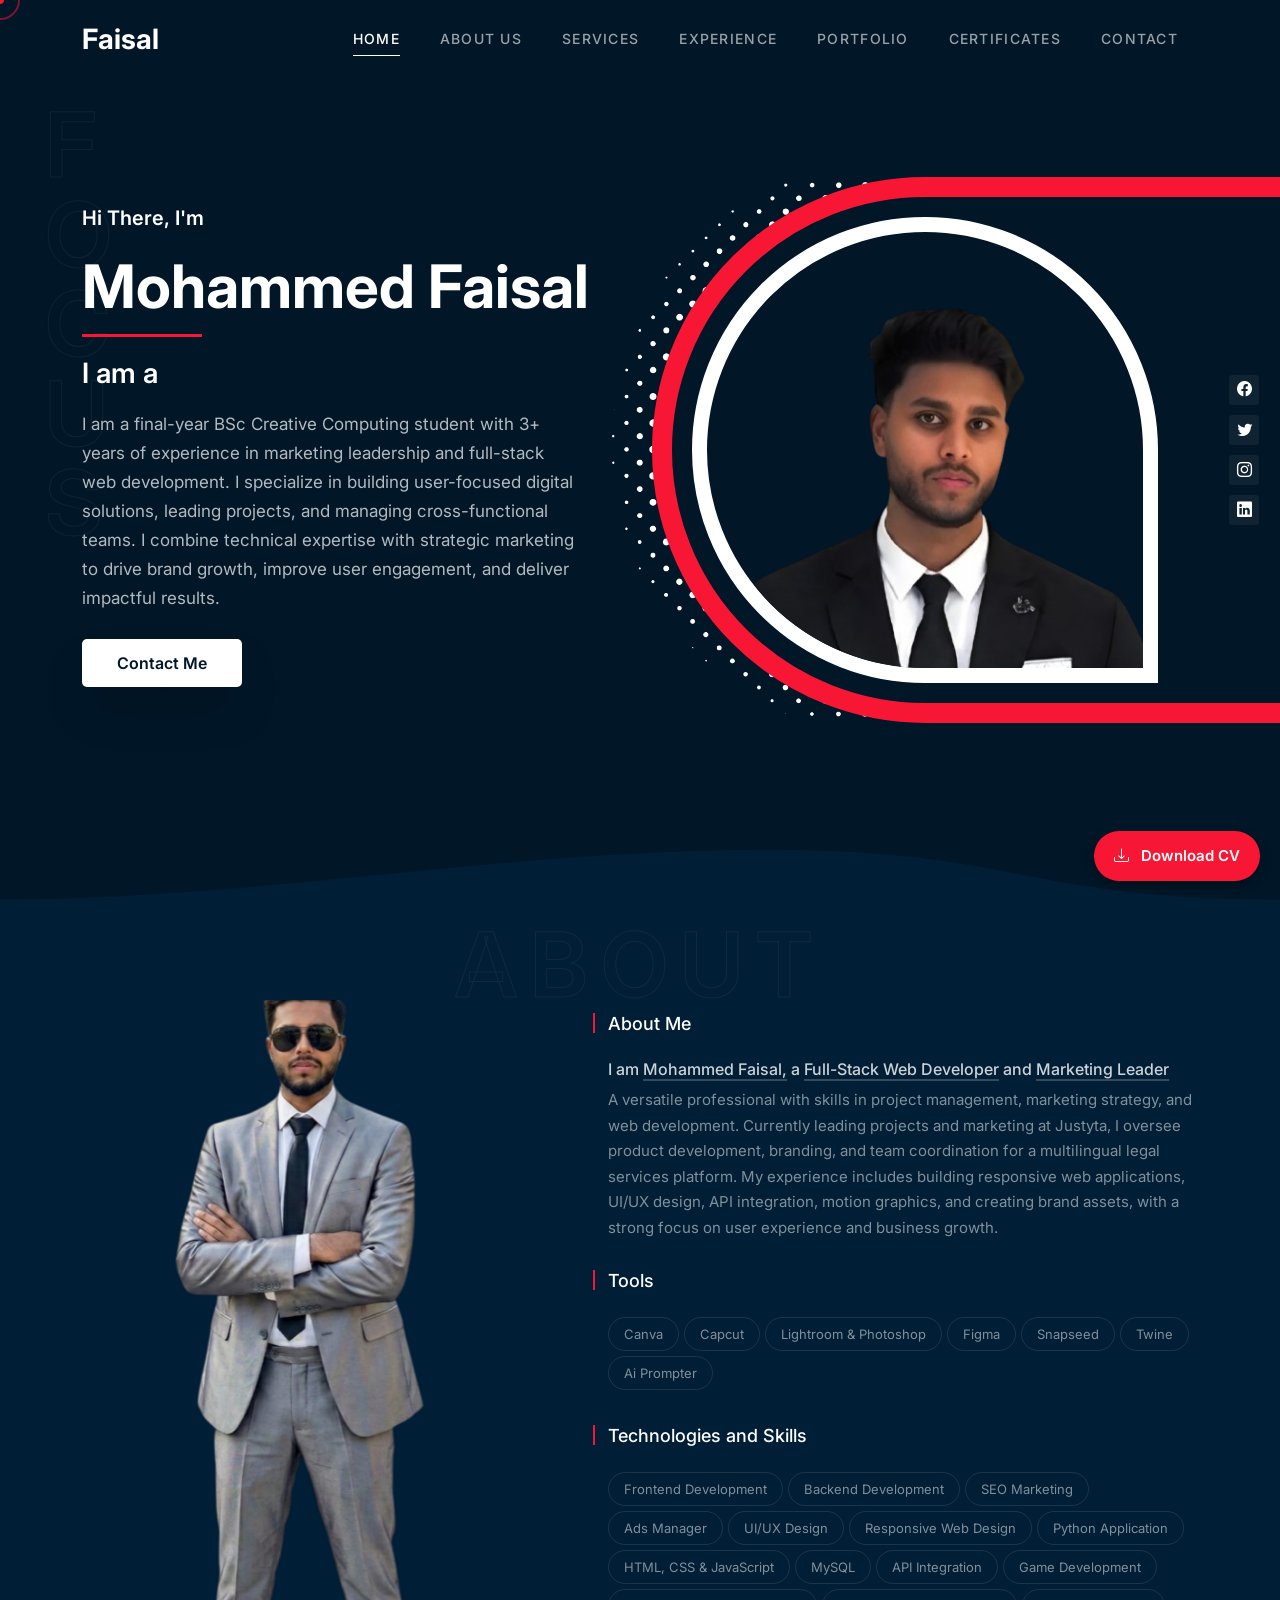
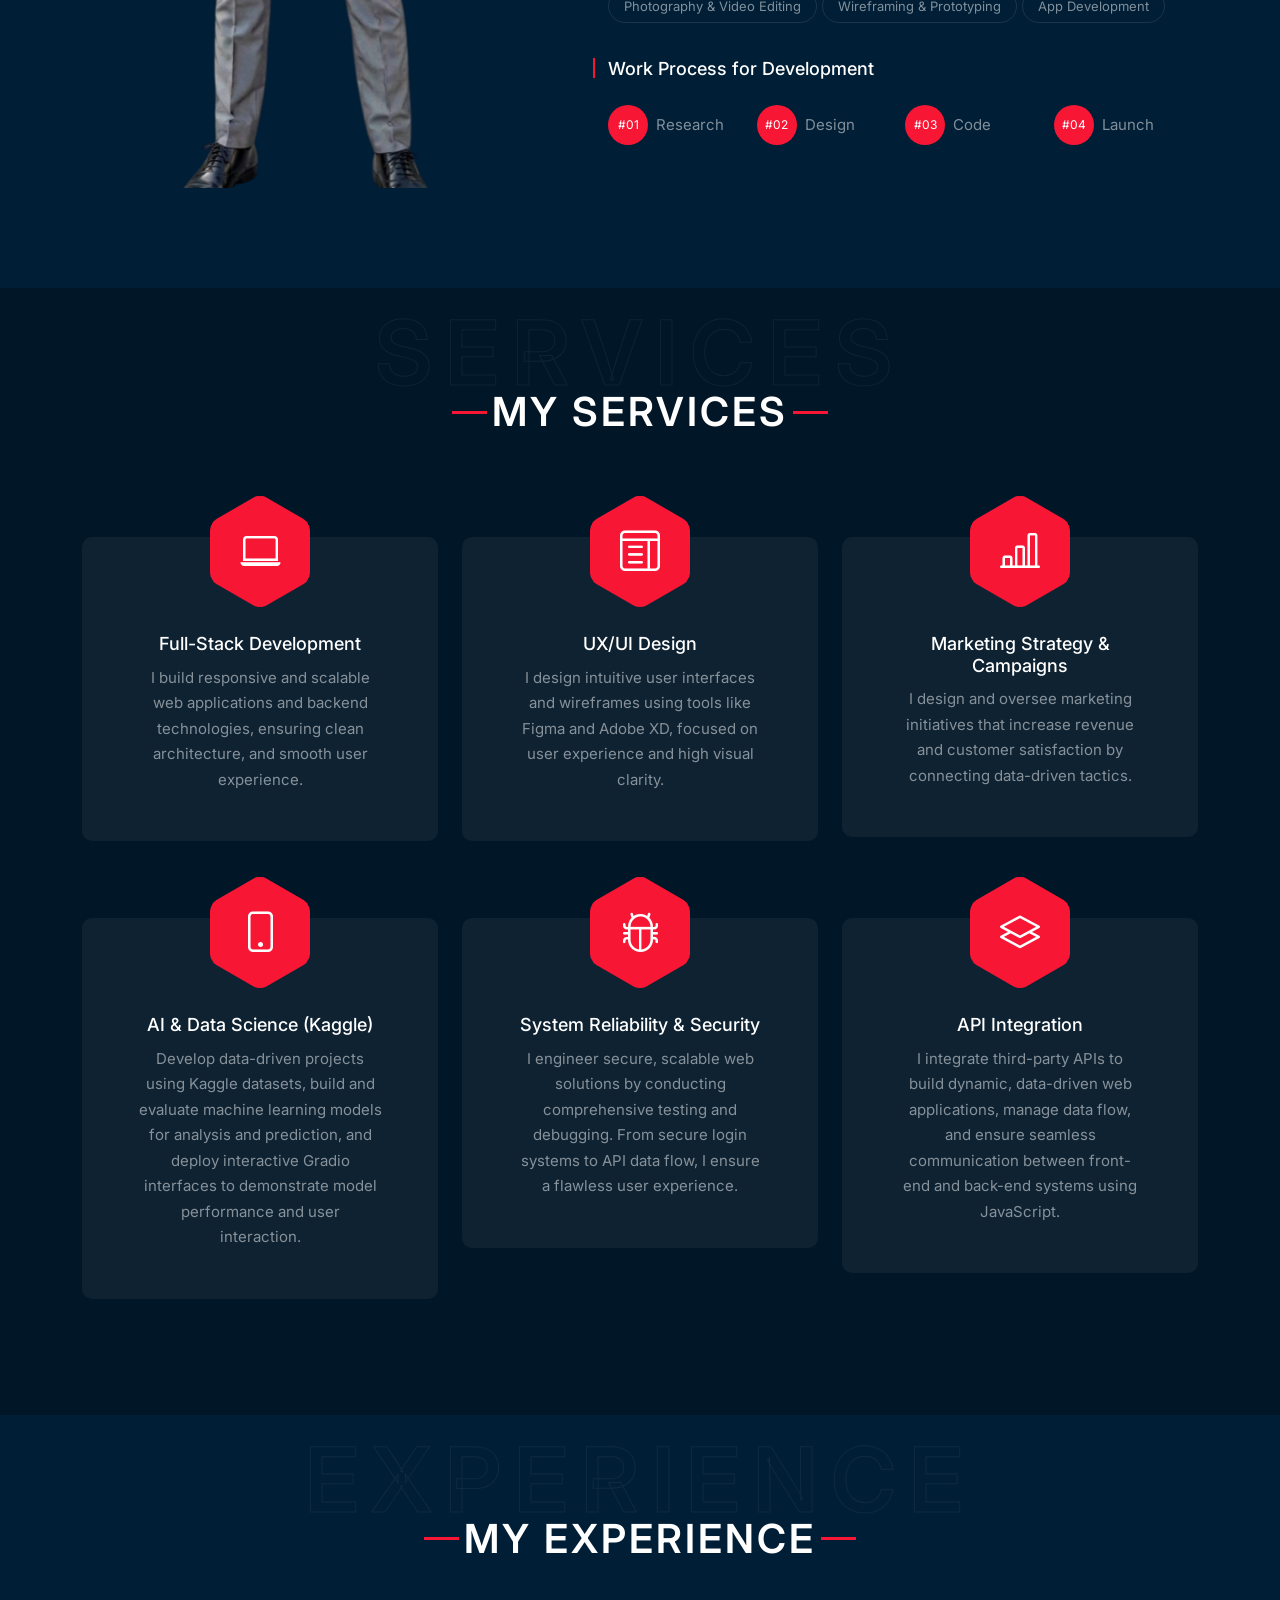
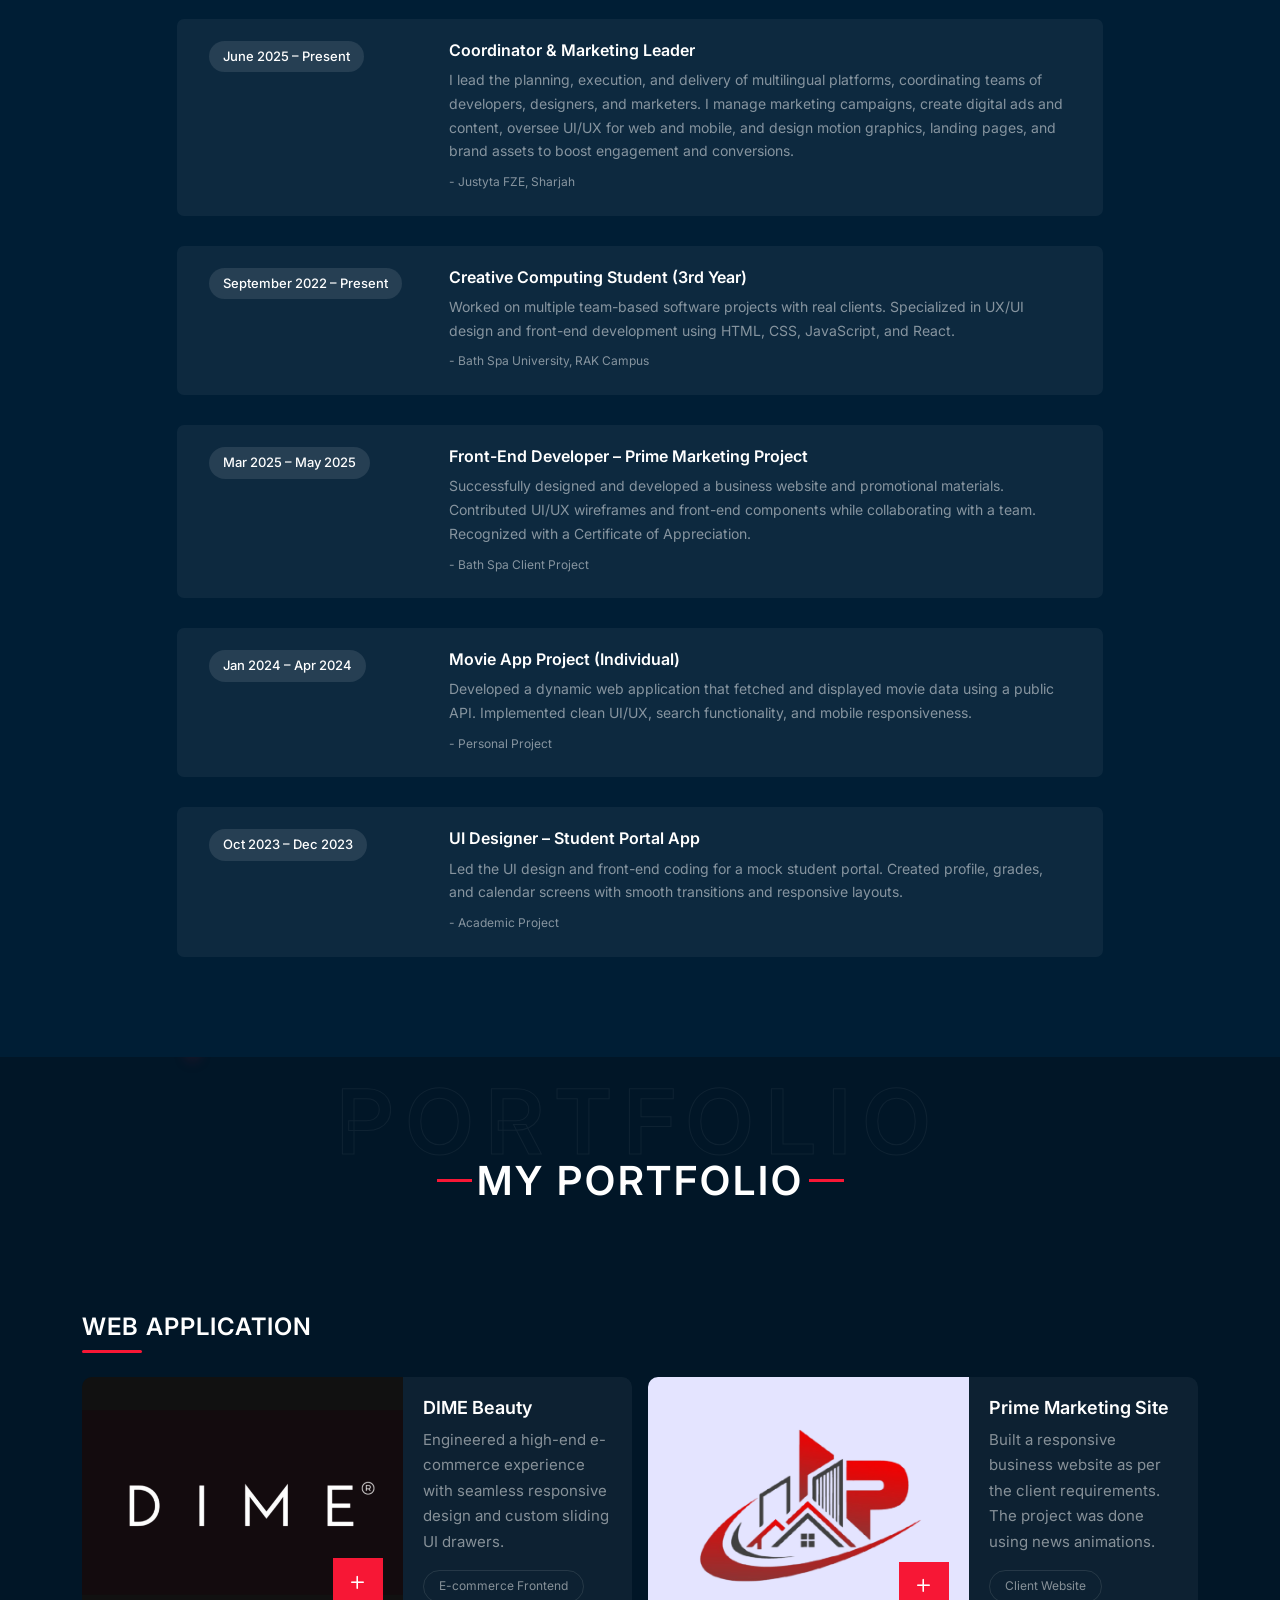
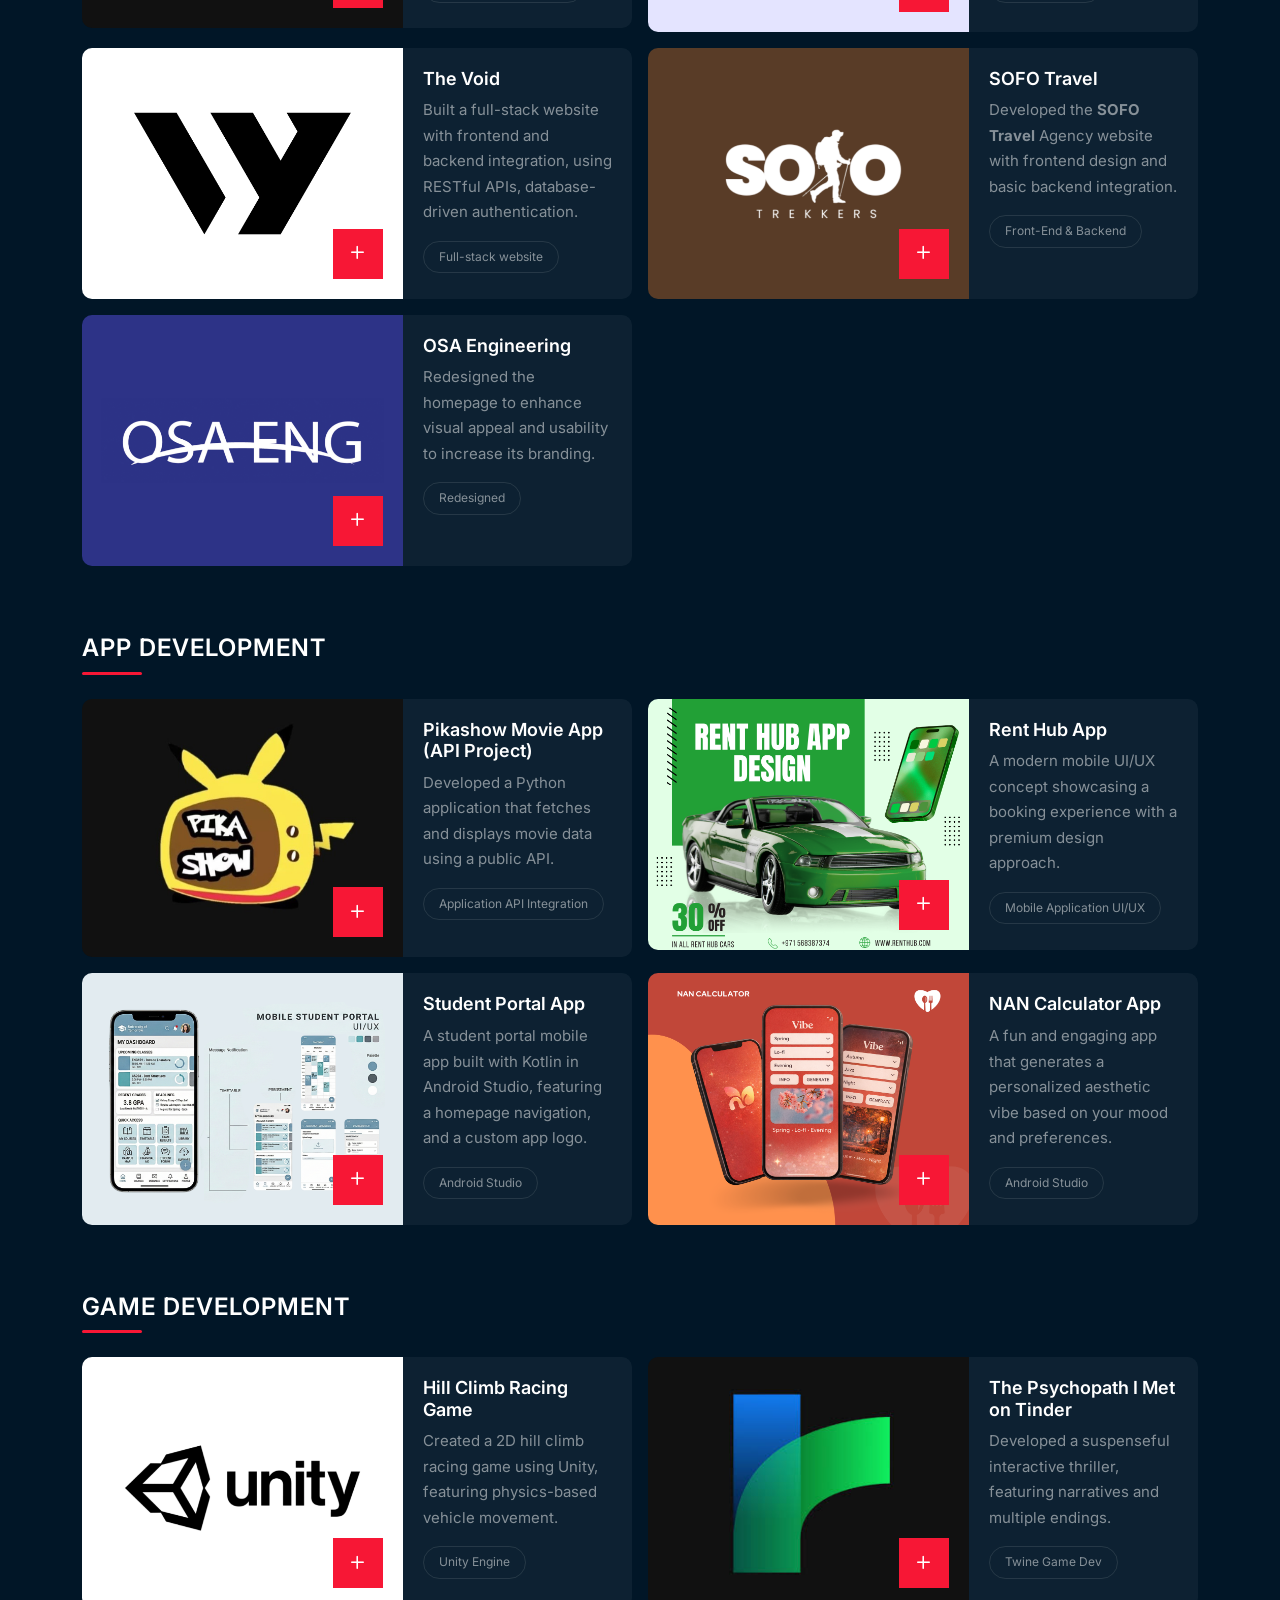
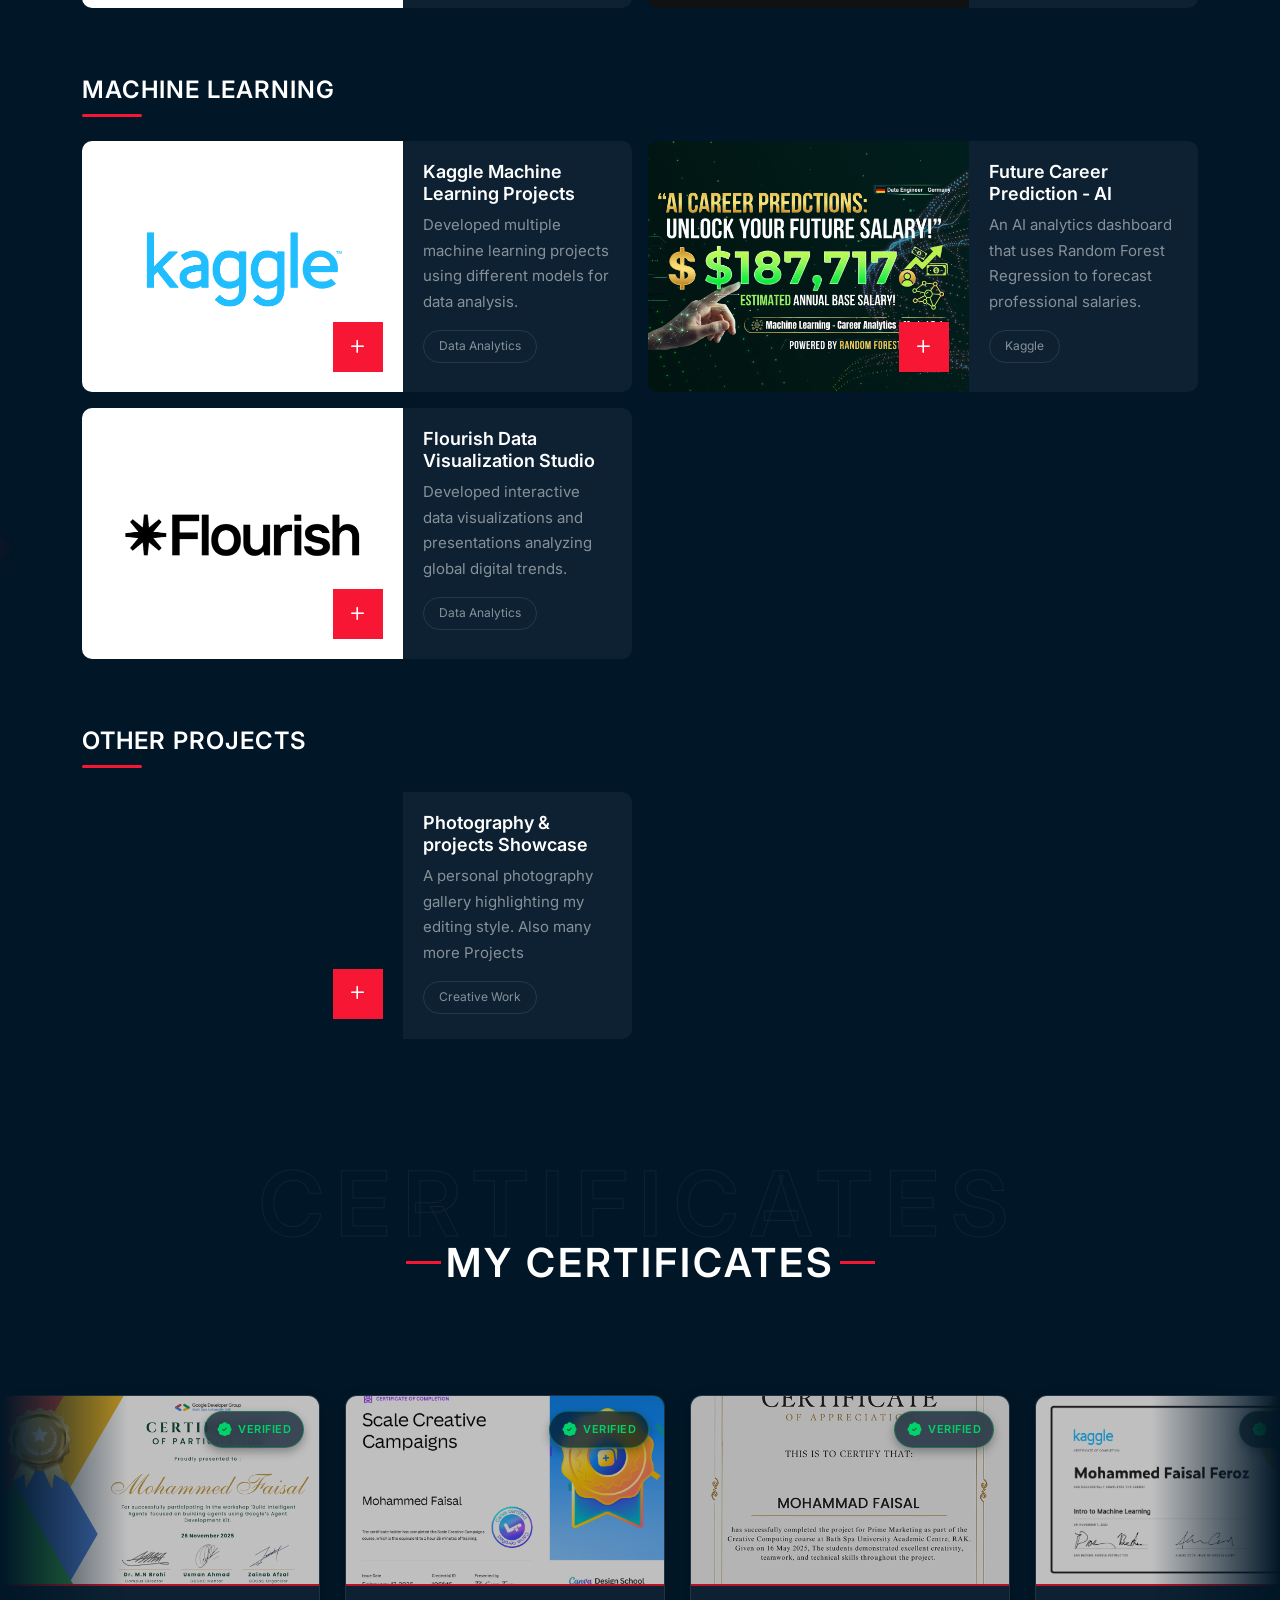
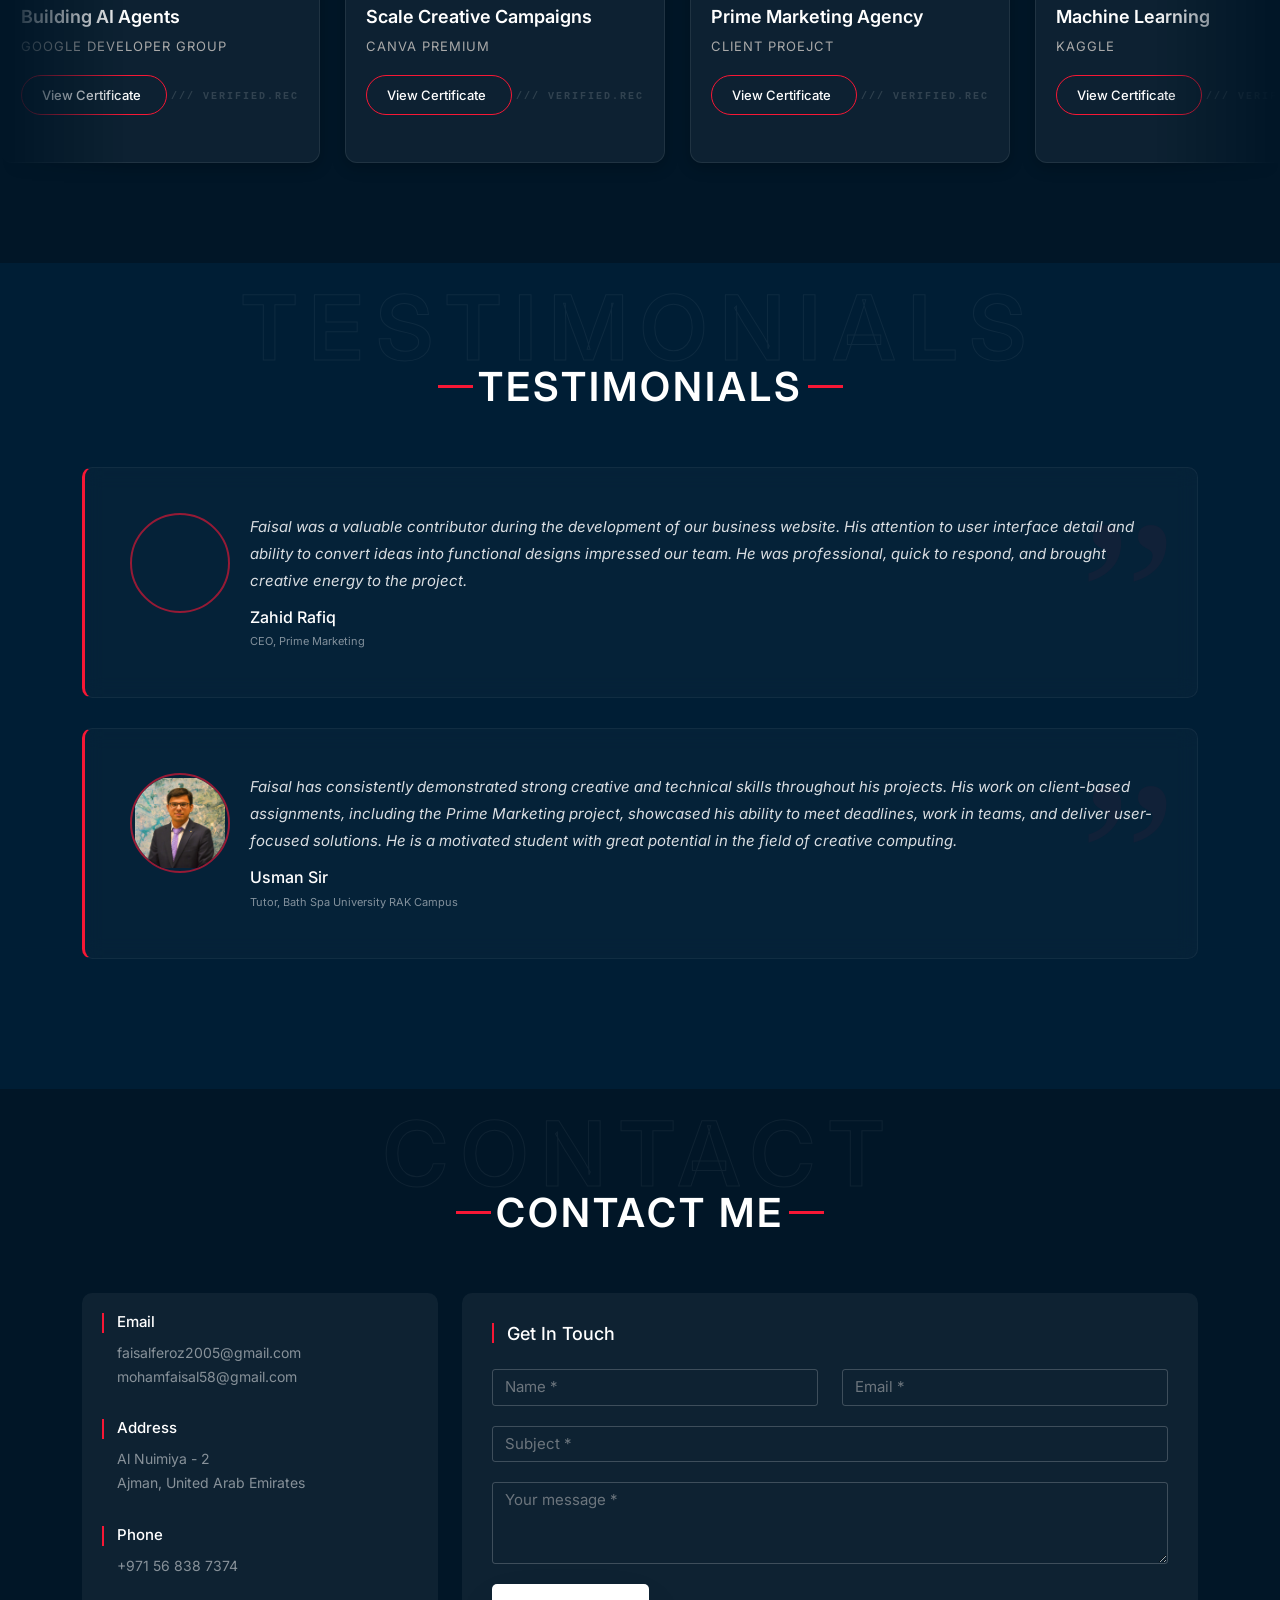
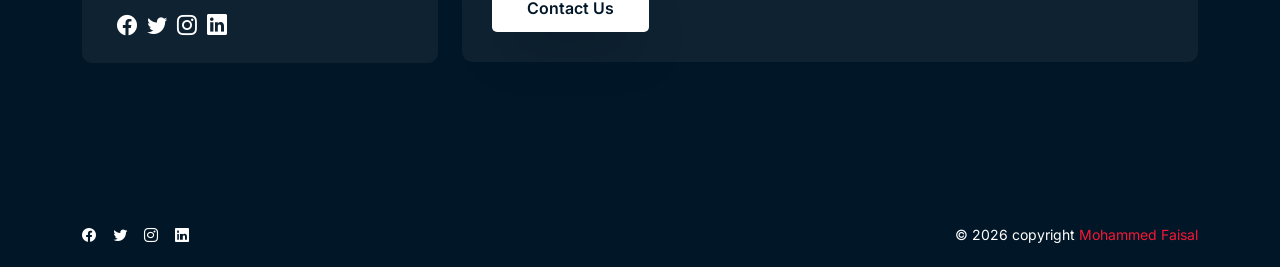
==== commit 09341eb6: "My Portfolio" ====
--- a/index.html
+++ b/index.html
@@ -16,11 +16,17 @@
     <!-- theme css -->
     <link href="static/css/dark/style.css" rel="stylesheet">
     <link rel="stylesheet" href="static/plugin/owl-carousel/css/owl.carousel.min.css">
+    <script src="https://cdnjs.cloudflare.com/ajax/libs/vanilla-tilt/1.8.0/vanilla-tilt.min.js"></script>
+    <script src="https://cdn.jsdelivr.net/particles.js/2.0.0/particles.min.js"></script>
+    <script src="https://unpkg.com/@studio-freight/lenis@1.0.34/dist/lenis.min.js"></script>
+    <script src="https://unpkg.com/typed.js@2.1.0/dist/typed.umd.js"></script>
 
 </head>
 <!-- Body Start -->
 
 <body class="dark-bg">
+    <div class="cursor-dot"></div>
+    <div class="cursor-outline"></div>
     <!-- page loading -->
     <div id="loading">
         <div class="load-circle"><span class="one"></span></div>
@@ -59,31 +65,27 @@
     <!-- End Header -->
     <main>
         <!-- section -->
-        <section id="home" data-scroll-index="0" class="home-banner">
-            <div class="social-share nav d-none d-lg-flex">
-                <a href="https://www.facebook.com/share/1FdmRyuuid/">
-                    <i class="bi bi-facebook"></i>
-                </a>
-                <a href="https://x.com/X_Faisal58?t=l44Ciq0fOyJm12BMrrdRIw&s=09">
-                    <i class="bi bi-twitter"></i>
-                </a>
-                <a href="https://www.instagram.com/5aisal.me?igsh=dmY3aWQ2M2pqYTI4">
-                    <i class="bi bi-instagram"></i>
-                </a>
-                <a href="https://www.linkedin.com/in/mohammed-faisal-169824280?utm_source=share&utm_campaign=share_via&utm_content=profile&utm_medium=android_app">
-                    <i class="bi bi-linkedin"></i>
-                </a>
-            </div>
-            <div class="placeholder">
+<section id="home" data-scroll-index="0" class="home-banner" style="position: relative; overflow: hidden;">
+            
+            <div id="particles-js" style="position: absolute; width: 100%; height: 100%; top: 0; left: 0; z-index: 0;"></div>
+            
+            <div class="social-share nav d-none d-lg-flex" style="z-index: 2;">
+                <a href="https://www.facebook.com/share/1FdmRyuuid/"><i class="bi bi-facebook"></i></a>
+                <a href="https://x.com/X_Faisal58?t=l44Ciq0fOyJm12BMrrdRIw&s=09"><i class="bi bi-twitter"></i></a>
+                <a href="https://www.instagram.com/5aisal.me?igsh=dmY3aWQ2M2pqYTI4"><i class="bi bi-instagram"></i></a>
+                <a href="https://www.linkedin.com/in/mohammed-faisal-169824280..."><i class="bi bi-linkedin"></i></a>
+            </div>
+            
+            <div class="placeholder" style="z-index: 1;">
                 <h5>F<br />o<br />c<br />u<br />s<br /></h5>
             </div>
-            <div class="container">
+            <div class="container" style="position: relative; z-index: 1;">
                 <div class="row min-vh-100 align-items-center">
                     <div class="col-lg-6">
                         <div class="typo-box">
                             <h6>Hi There, I'm</h6>
                             <h1 class="font-alt">Mohammed Faisal</h1>
-                            <h2>Full-Stack Web Developer & Marketing Specialist<span id="type-it"></span></h2>
+                            <h2>I am a <span id="type-it" style="color: #f71735;"></span></h2>
                             <p>I am a final-year BSc Creative Computing student with 3+ years of experience in marketing leadership and full-stack web development. I specialize in building user-focused digital solutions, leading projects, and managing cross-functional teams. I combine technical expertise with strategic marketing to drive brand growth, improve user engagement, and deliver impactful results.</p>
                             <div class="btn-bar">
                                 <a class="px-btn px-btn-white" href="#contactus">Contact Me</a>
@@ -196,7 +198,7 @@
                     </div>
                     <div class="col-lg-5">
                         <div class="about-left">
-                            <img src="static/img/standing_pic1.png" title="" alt="">
+                            <img src="static/img/standing_pic1.png" class="parallax-img" title="" alt="">
                         </div>
                     </div>
                 </div>
@@ -379,6 +381,13 @@
     <div class="placeholder">
         <h5>portfolio</h5>
     </div>
+
+    <div class="cyber-lines">
+                <div class="cyber-line vertical line-1"></div>
+                <div class="cyber-line horizontal line-4"></div>
+                <div class="cyber-line vertical line-5"></div>
+            </div>
+
     <div class="container">
         <div class="row justify-content-center mb-5">
             <div class="col-lg-6 text-center">
@@ -676,6 +685,7 @@
                 <div class="cert-marquee-track">
                     
                     <div class="cert-card">
+                        <div class="verified-badge"><i class="bi bi-patch-check-fill"></i> Verified</div>
                         <img src="static/img/GDG-Certificate-Ai-Agents.png" alt="GDG AI Certificate">
                         <div class="cert-info">
                             <h6>Building AI Agents</h6>
@@ -685,6 +695,7 @@
                     </div>
 
                     <div class="cert-card">
+                        <div class="verified-badge"><i class="bi bi-patch-check-fill"></i> Verified</div>
                         <img src="static/img/campaign.png" alt="Certificate 2">
                         <div class="cert-info">
                             <h6>Scale Creative Campaigns</h6>
@@ -694,6 +705,7 @@
                     </div>
 
                     <div class="cert-card">
+                        <div class="verified-badge"><i class="bi bi-patch-check-fill"></i> Verified</div>
                         <img src="static/img/prime-certi.png" alt="Certificate 3">
                         <div class="cert-info">
                             <h6>Prime Marketing Agency</h6>
@@ -703,6 +715,7 @@
                     </div>
 
                     <div class="cert-card">
+                        <div class="verified-badge"><i class="bi bi-patch-check-fill"></i> Verified</div>
                         <img src="static/img/ML-certi.png" alt="Certificate 4">
                         <div class="cert-info">
                             <h6>Machine Learning</h6>
@@ -712,6 +725,7 @@
                     </div>
                     
                     <div class="cert-card">
+                        <div class="verified-badge"><i class="bi bi-patch-check-fill"></i> Verified</div>
                         <img src="static/img/Justyta-certif.png" alt="Certificate 5">
                         <div class="cert-info">
                             <h6>Experience Certificate</h6>
@@ -721,6 +735,7 @@
                     </div>
 
                     <div class="cert-card">
+                        <div class="verified-badge"><i class="bi bi-patch-check-fill"></i> Verified</div>
                         <img src="static/img/GDG-Certificate-DreamVSReality.png" alt="GDG AI Certificate">
                         <div class="cert-info">
                             <h6>Dream VS Reality</h6>
@@ -730,6 +745,7 @@
                     </div>
 
                     <div class="cert-card">
+                        <div class="verified-badge"><i class="bi bi-patch-check-fill"></i> Verified</div>
                         <img src="static/img/marketing-cert.png" alt="Certificate 2">
                         <div class="cert-info">
                             <h6>Shopify E-Commerce Marketing Strategy</h6>
@@ -739,6 +755,7 @@
                     </div>
 
                     <div class="cert-card">
+                        <div class="verified-badge"><i class="bi bi-patch-check-fill"></i> Verified</div>
                         <img src="static/img/Ai certi.png" alt="Certificate 3">
                         <div class="cert-info">
                             <h6>Ai In Classroom</h6>
@@ -748,6 +765,7 @@
                     </div>
 
                     <div class="cert-card">
+                        <div class="verified-badge"><i class="bi bi-patch-check-fill"></i> Verified</div>
                         <img src="static/img/promping certi.png" alt="Certificate 5">
                         <div class="cert-info">
                             <h6>Prompt Engineering For AI</h6>
@@ -757,6 +775,7 @@
                     </div>
 
                     <div class="cert-card">
+                        <div class="verified-badge"><i class="bi bi-patch-check-fill"></i> Verified</div>
                         <img src="static/img/tkinter.png" alt="Certificate 4">
                         <div class="cert-info">
                             <h6>Python Tkinter</h6>
--- a/static/css/dark/style.css
+++ b/static/css/dark/style.css
@@ -1081,9 +1081,45 @@
     border-bottom: 2px solid #f71735;
 }
 
+/* Update the alignment to make it look like a sleek ID card */
 .cert-info {
-    padding: 20px;
-    text-align: center;
+    padding: 20px 20px 25px 20px;
+    text-align: left; /* Shifted from center to left */
+    position: relative;
+    z-index: 2;
+}
+
+/* Magically injects a high-tech decoration into the empty right space */
+.cert-info::after {
+    content: "/// VERIFIED.REC"; /* You can change this text to anything! */
+    position: absolute;
+    bottom: 35px;
+    right: 20px;
+    font-family: "Courier New", monospace; /* Gives it a techy/code vibe */
+    font-size: 10px;
+    font-weight: 700;
+    color: rgba(255, 255, 255, 0.15); /* Faint, subtle gray */
+    letter-spacing: 2px;
+    transition: color 0.4s ease, transform 0.4s ease;
+}
+
+/* Makes the decoration glow red and slide slightly when you hover the card */
+.cert-card:hover .cert-info::after {
+    color: #f71735;
+    transform: translateX(-5px);
+}
+
+/* Sliding Arrow on Button Hover */
+.cert-btn::after {
+    content: " \2192";
+    opacity: 0;
+    transition: opacity 0.3s ease, margin-left 0.3s ease;
+    margin-left: -10px;
+}
+
+.cert-btn:hover::after {
+    opacity: 1;
+    margin-left: 5px;
 }
 
 .cert-info h6 {
@@ -1168,4 +1204,341 @@
 @keyframes zoomIn {
     from {transform: scale(0.9); opacity: 0;}
     to {transform: scale(1); opacity: 1;}
-}+}
+
+/* =========================================
+   Ultimate Interactive Package CSS
+========================================= */
+
+/* --- 1. Custom Cursor --- */
+/* Hide default cursor on desktop */
+@media (min-width: 992px) {
+    body, a, button, input, textarea { 
+        cursor: none !important; 
+    }
+}
+
+.cursor-dot, .cursor-outline {
+    position: fixed;
+    top: 0; 
+    left: 0;
+    transform: translate(-50%, -50%);
+    border-radius: 50%;
+    z-index: 99999;
+    pointer-events: none; /* Let clicks pass through it */
+    display: none; /* Hidden by default, activated via JS on desktop */
+}
+
+.cursor-dot {
+    width: 8px; 
+    height: 8px;
+    background-color: #f71735;
+}
+
+.cursor-outline {
+    width: 40px; 
+    height: 40px;
+    border: 2px solid rgba(247, 23, 53, 0.5);
+    transition: width 0.2s ease-out, height 0.2s ease-out, background-color 0.2s ease-out;
+}
+
+/* When hovering over clickable items */
+.cursor-outline.hovering {
+    width: 65px; 
+    height: 65px;
+    background-color: rgba(247, 23, 53, 0.1);
+    border-color: #f71735;
+}
+
+/* --- 2. Magnetic Buttons & 3D Cards --- */
+/* Smooth return to center when mouse leaves */
+.px-btn, .download-cv-btn { 
+    transition: transform 0.2s cubic-bezier(0.25, 1, 0.5, 1), background-color 0.3s ease; 
+    will-change: transform;
+}
+/* Ensure 3D cards look smooth */
+.feature-box-1, .portfolio-box, .cert-card {
+    transform-style: preserve-3d;
+}
+
+/* --- 3. Scroll Reveal Animations --- */
+.reveal-up {
+    opacity: 0;
+    transform: translateY(60px);
+    transition: all 0.8s cubic-bezier(0.5, 0, 0, 1);
+}
+
+.reveal-up.active {
+    opacity: 1;
+    transform: translateY(0);
+}
+
+/* --- Parallax Image Setup --- */
+.about-left, .portfolio-img {
+    overflow: hidden; /* Keeps the moving image contained */
+}
+.parallax-img {
+    will-change: transform;
+    transform: scale(1.15); /* Make the image slightly larger so it has room to move inside its box */
+    transition: transform 0.1s linear;
+}
+
+/* =========================================
+   Premium Certificate Upgrades
+========================================= */
+
+/* --- 1. Cinematic Image Zoom --- */
+.cert-card img {
+    transition: transform 0.6s cubic-bezier(0.25, 1, 0.5, 1), filter 0.6s ease;
+    filter: brightness(0.75); /* Dims the image slightly when idle */
+}
+
+.cert-card:hover img {
+    transform: scale(1.08); /* Cinematic zoom in */
+    filter: brightness(1.1); /* Brightens up beautifully */
+}
+
+/* --- 2. Verified Badge Styles --- */
+.verified-badge {
+    position: absolute;
+    top: 15px;
+    right: 15px;
+    background: rgba(1, 22, 39, 0.7); /* Dark semi-transparent background */
+    backdrop-filter: blur(6px);
+    color: #00d26a; /* Professional trust/verified green */
+    border: 1px solid rgba(0, 210, 106, 0.3);
+    padding: 6px 12px;
+    border-radius: 30px;
+    font-size: 11px;
+    font-weight: 600;
+    letter-spacing: 0.5px;
+    text-transform: uppercase;
+    display: flex;
+    align-items: center;
+    gap: 6px;
+    z-index: 3;
+    box-shadow: 0 4px 10px rgba(0,0,0,0.3);
+}
+
+.verified-badge i {
+    font-size: 14px;
+}
+
+/* --- 3. Vercel-Style Spotlight Glow --- */
+.cert-card {
+    position: relative;
+    /* Ensure content stays above the glow effect */
+}
+
+.cert-card::before,
+.cert-card::after {
+    content: "";
+    position: absolute;
+    inset: 0;
+    border-radius: inherit;
+    opacity: 0;
+    transition: opacity 0.5s ease;
+    pointer-events: none;
+}
+
+/* The subtle red glow inside the card */
+.cert-card::before {
+    background: radial-gradient(
+        600px circle at var(--mouse-x) var(--mouse-y), 
+        rgba(247, 23, 53, 0.08),
+        transparent 40%
+    );
+    z-index: 1;
+}
+
+/* The bright white/red border highlight that follows the mouse */
+.cert-card::after {
+    padding: 2px; /* Border thickness */
+    background: radial-gradient(
+        400px circle at var(--mouse-x) var(--mouse-y), 
+        rgba(247, 23, 53, 0.6), 
+        transparent 40%
+    );
+    z-index: 0;
+    -webkit-mask: linear-gradient(#fff 0 0) content-box, linear-gradient(#fff 0 0);
+    -webkit-mask-composite: xor;
+    mask-composite: exclude;
+}
+
+.cert-card:hover::before,
+.cert-card:hover::after {
+    opacity: 1;
+}
+
+/* Pushes the actual text and buttons above the glow layers */
+.cert-info {
+    position: relative;
+    z-index: 2;
+}
+
+/* =========================================
+   3D Portfolio Scroll Cascade
+========================================= */
+
+/* 1. We must give the parent container 'perspective' to create 3D depth */
+.portfolio-section .lightbox-gallery {
+    perspective: 1500px;
+    transform-style: preserve-3d;
+}
+
+/* 2. The 3D starting state (hidden, pushed back, and rotated away) */
+.reveal-3d {
+    opacity: 0;
+    transform: translateY(120px) translateZ(-200px) rotateX(35deg);
+    transform-origin: top center;
+    /* A custom cubic-bezier creates a highly premium "snap" into place */
+    transition: opacity 0.8s ease, transform 1s cubic-bezier(0.15, 0.85, 0.3, 1.15);
+    will-change: transform, opacity;
+    box-shadow: 0 30px 50px rgba(0,0,0,0.5); /* Deep shadow while floating */
+}
+
+/* 3. The resting state (fully visible, perfectly flat) */
+.reveal-3d.active {
+    opacity: 1;
+    transform: translateY(0) translateZ(0) rotateX(0deg);
+    box-shadow: none; /* Removes the deep shadow as it "lands" on the page */
+}
+
+/* =========================================
+   2. The 5-Laser Cyber Grid Upgrade
+========================================= */
+
+/* The wrapper that holds all lasers behind your cards */
+.cyber-lines {
+    position: absolute;
+    top: 0;
+    left: 0;
+    width: 100%;
+    height: 100%;
+    pointer-events: none;
+    z-index: 1; 
+    overflow: hidden;
+}
+
+/* Base style for all lasers */
+.cyber-line {
+    position: absolute;
+    box-shadow: 0 0 15px 2px rgba(247, 23, 53, 0.4);
+}
+
+.cyber-line.vertical {
+    background: linear-gradient(to bottom, transparent, rgba(247, 23, 53, 0.9), #fff, rgba(247, 23, 53, 0.9), transparent);
+}
+
+.cyber-line.horizontal {
+    background: linear-gradient(to right, transparent, rgba(247, 23, 53, 0.9), #fff, rgba(247, 23, 53, 0.9), transparent);
+}
+
+/* Laser 1: Shoots down on the left */
+.line-1 { width: 1px; height: 60%; left: 15%; top: -60%; animation: laserDown 7s ease-in-out infinite; }
+
+/* Laser 4: Shoots across the bottom (Left to Right) */
+.line-4 { height: 1px; width: 50%; bottom: 18%; left: -50%; animation: laserAcrossAlt 9s ease-in-out infinite 1s; }
+
+/* Laser 5: Shoots UP from the bottom-middle */
+.line-5 { width: 1px; height: 45%; left: 60%; bottom: -60%; animation: laserUp 8s ease-in-out infinite 4s; }
+
+
+/* --- The Animation Keyframes --- */
+@keyframes laserDown {
+    0% { top: -60%; opacity: 0; }
+    10% { opacity: 1; }
+    90% { opacity: 1; }
+    100% { top: 110%; opacity: 0; }
+}
+
+@keyframes laserUp {
+    0% { bottom: -60%; opacity: 0; }
+    10% { opacity: 1; }
+    90% { opacity: 1; }
+    100% { bottom: 110%; opacity: 0; }
+}
+
+@keyframes laserAcross {
+    0% { right: -40%; opacity: 0; }
+    10% { opacity: 1; }
+    90% { opacity: 1; }
+    100% { right: 110%; opacity: 0; }
+}
+
+@keyframes laserAcrossAlt {
+    0% { left: -50%; opacity: 0; }
+    10% { opacity: 1; }
+    90% { opacity: 1; }
+    100% { left: 110%; opacity: 0; }
+}
+
+/* Forces the portfolio projects to sit IN FRONT of the lasers */
+.portfolio-section .container{
+    position: relative;
+    z-index: 10 !important; 
+}
+
+/* Pushes the lasers safely into the background */
+.cyber-lines {
+    z-index: 1 !important; 
+}
+
+/* =========================================
+   Premium Testimonials Upgrade
+========================================= */
+
+.testimonial-col {
+    position: relative;
+    background: rgba(255, 255, 255, 0.02) !important; /* Deeper glass look */
+    backdrop-filter: blur(10px);
+    -webkit-backdrop-filter: blur(10px);
+    border: 1px solid rgba(255, 255, 255, 0.05);
+    border-left: 3px solid #f71735 !important; /* Sleek red accent line */
+    overflow: hidden;
+    z-index: 1;
+    transform-style: preserve-3d;
+}
+
+/* Giant Background Quotation Mark */
+.testimonial-col::after {
+    content: "\201D"; /* Unicode for right double quote */
+    position: absolute;
+    font-size: 220px;
+    color: rgba(247, 23, 53, 0.05); /* Very faint red */
+    top: 20px;
+    right: 20px;
+    line-height: 1;
+    font-family: Georgia, serif;
+    z-index: -1;
+    pointer-events: none;
+}
+
+/* Make the text feel more like a quote */
+.testimonial-col p {
+    font-style: italic;
+    color: rgba(255, 255, 255, 0.85) !important;
+    line-height: 1.8;
+    position: relative;
+    z-index: 2;
+}
+
+/* Give the Avatar a premium glow ring */
+.testimonial-col .img {
+    border: 2px solid rgba(247, 23, 53, 0.6);
+    padding: 3px;
+    background: transparent;
+    transition: transform 0.4s ease, box-shadow 0.4s ease;
+}
+
+.testimonial-col:hover .img {
+    transform: scale(1.05);
+    box-shadow: 0 0 15px rgba(247, 23, 53, 0.4);
+}
+
+/* Ensure the info text sits above the watermark */
+.tc-info {
+    position: relative;
+    z-index: 2;
+}
+
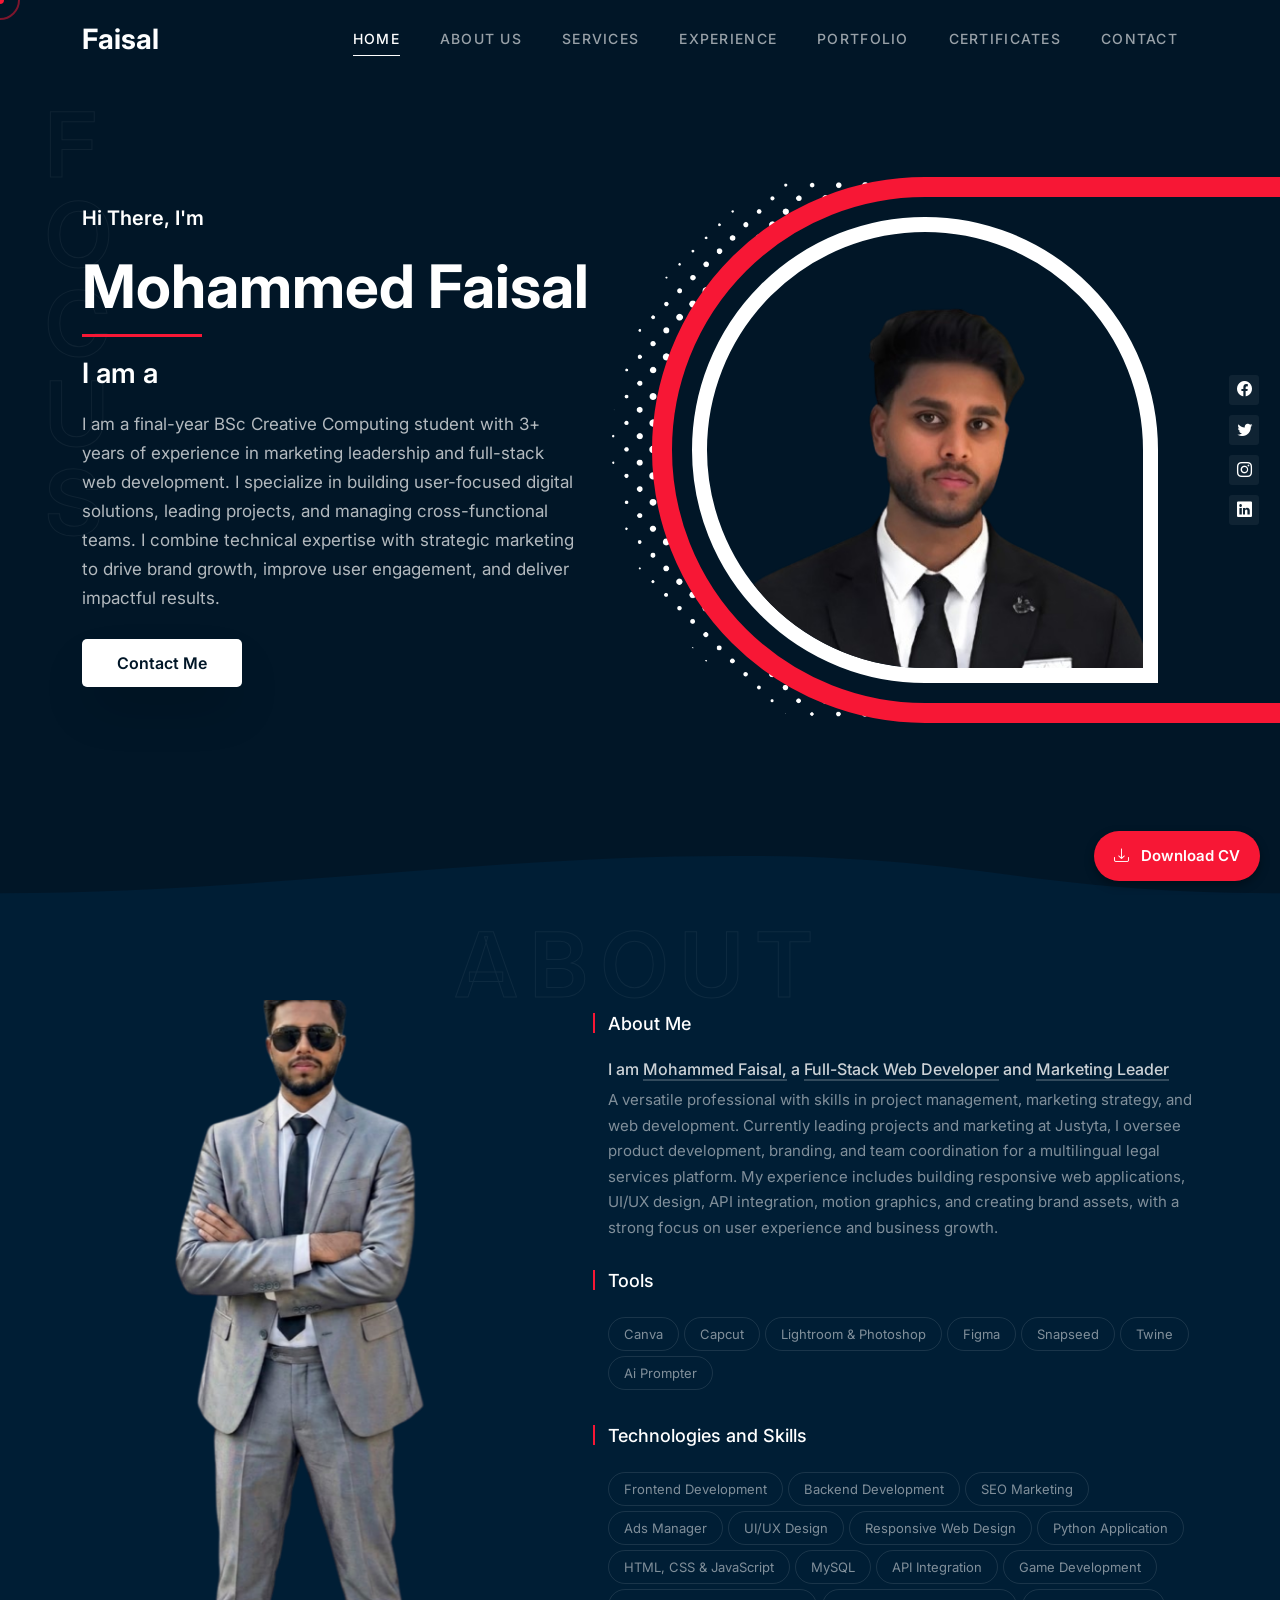
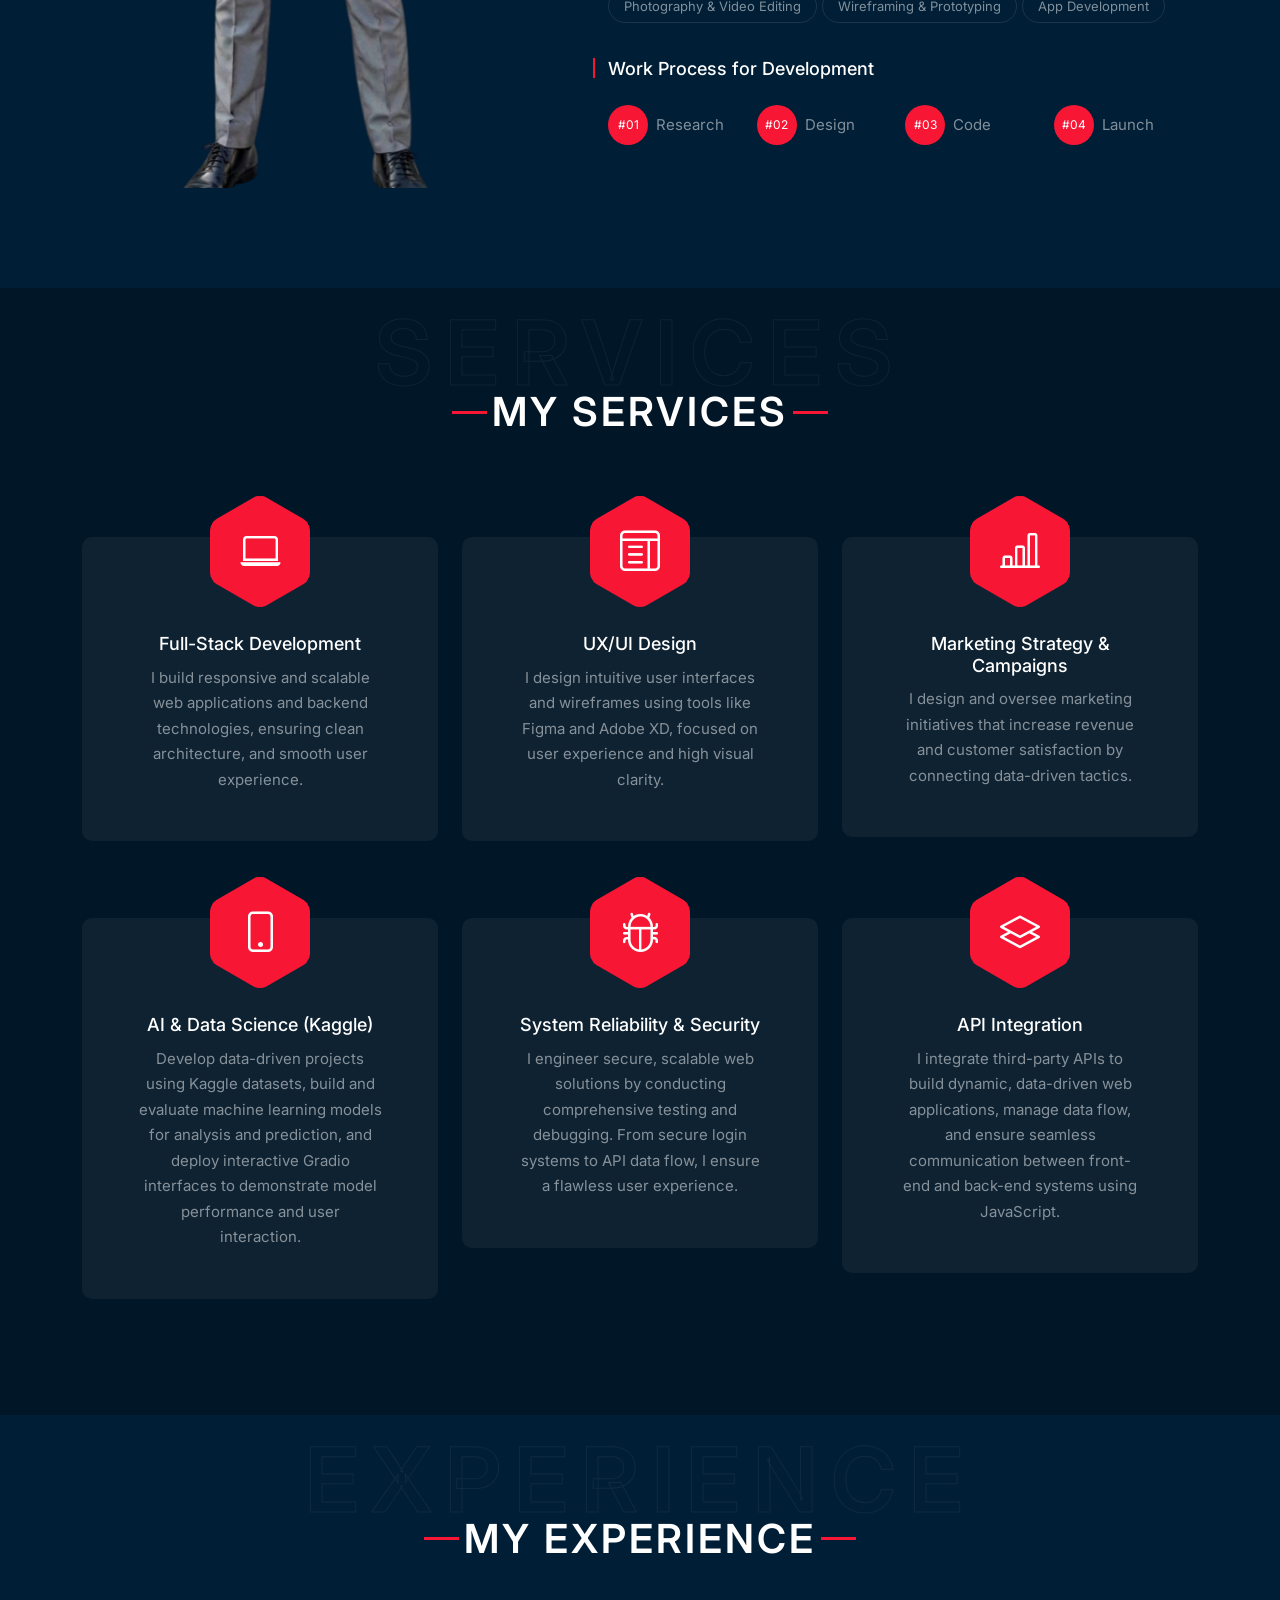
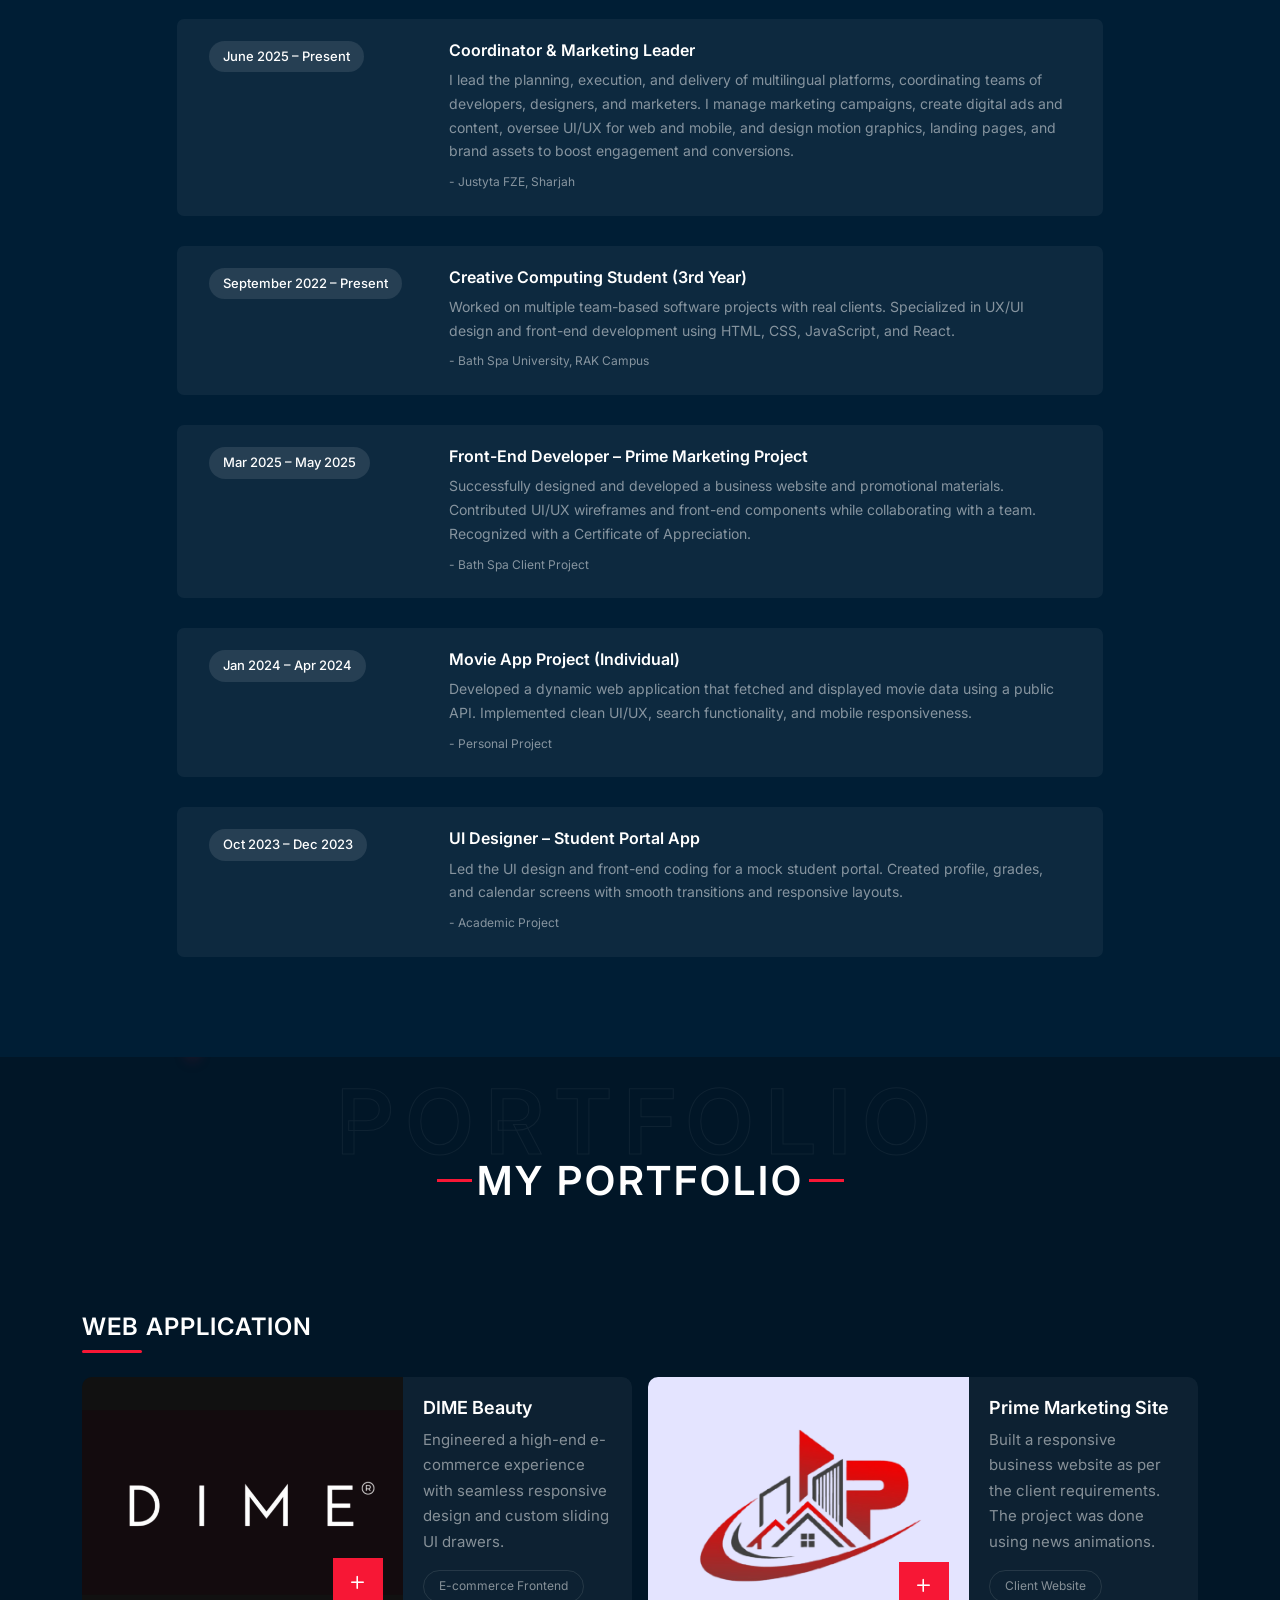
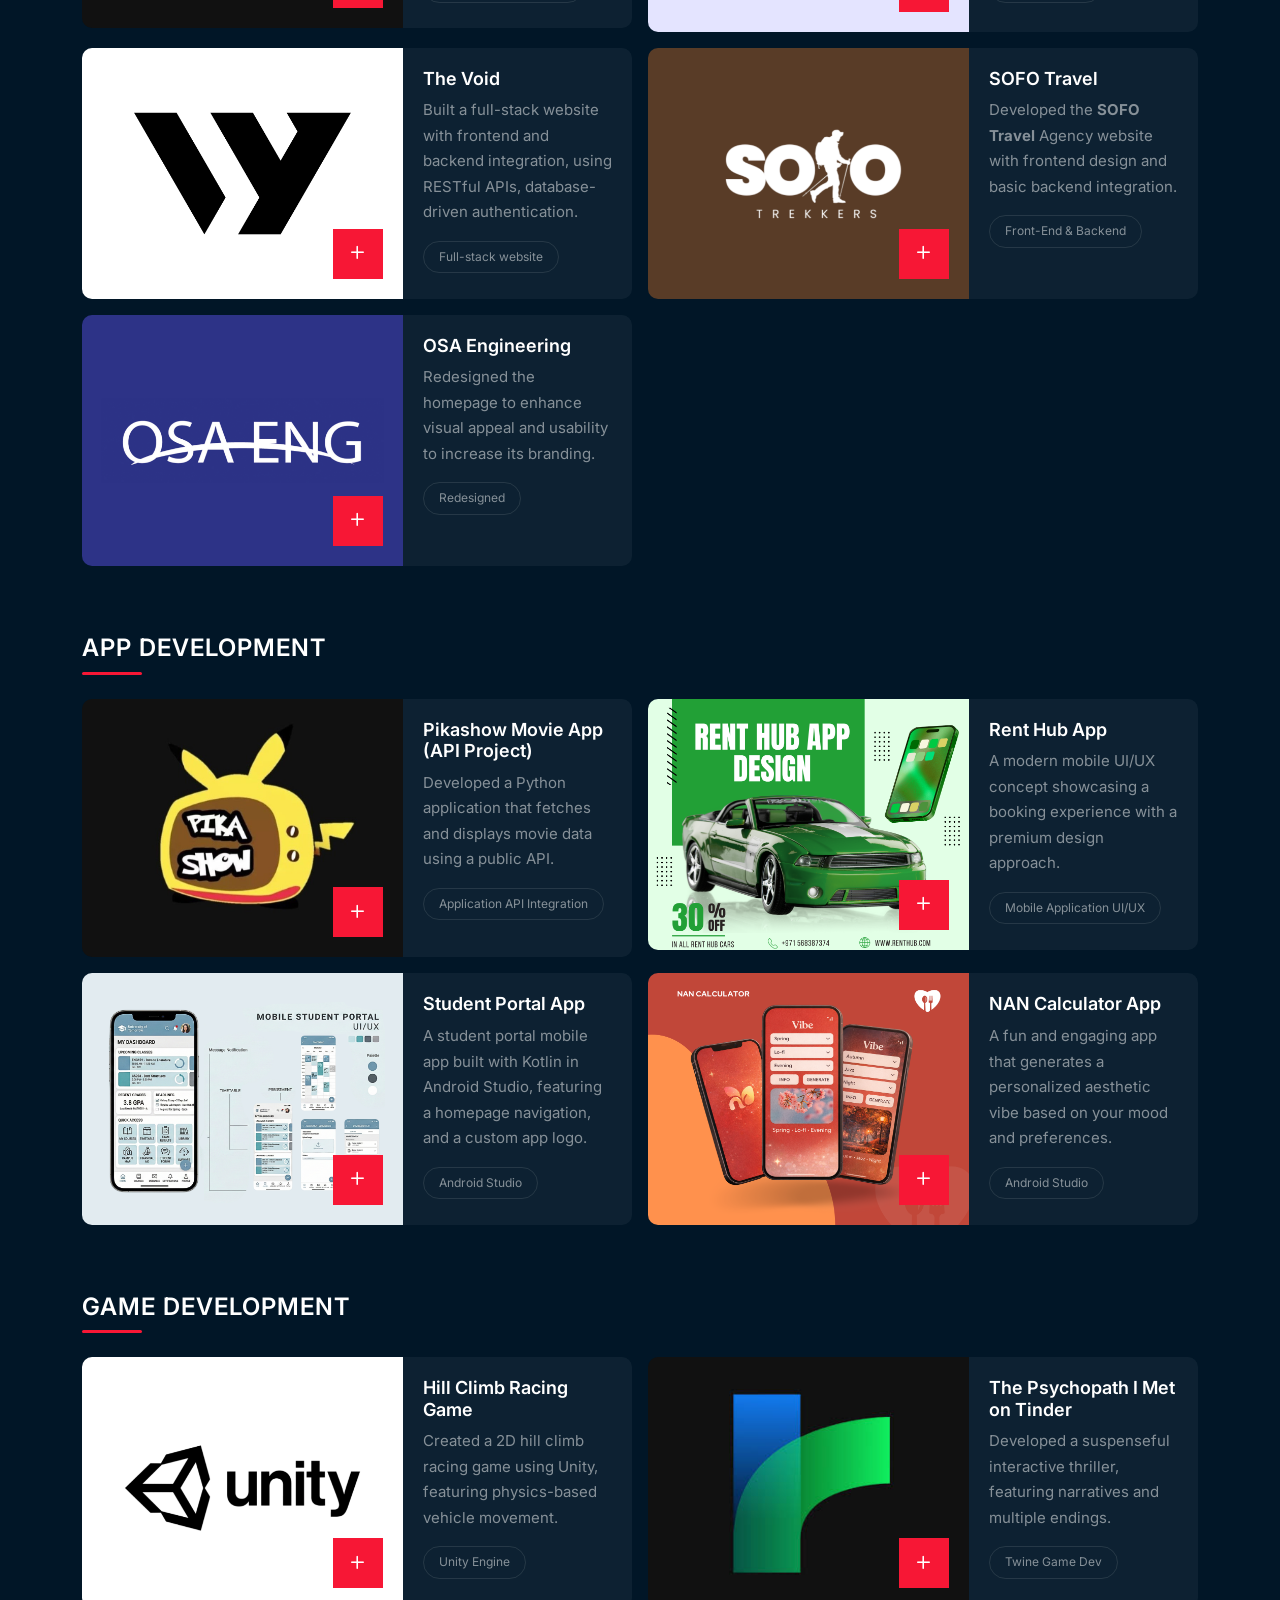
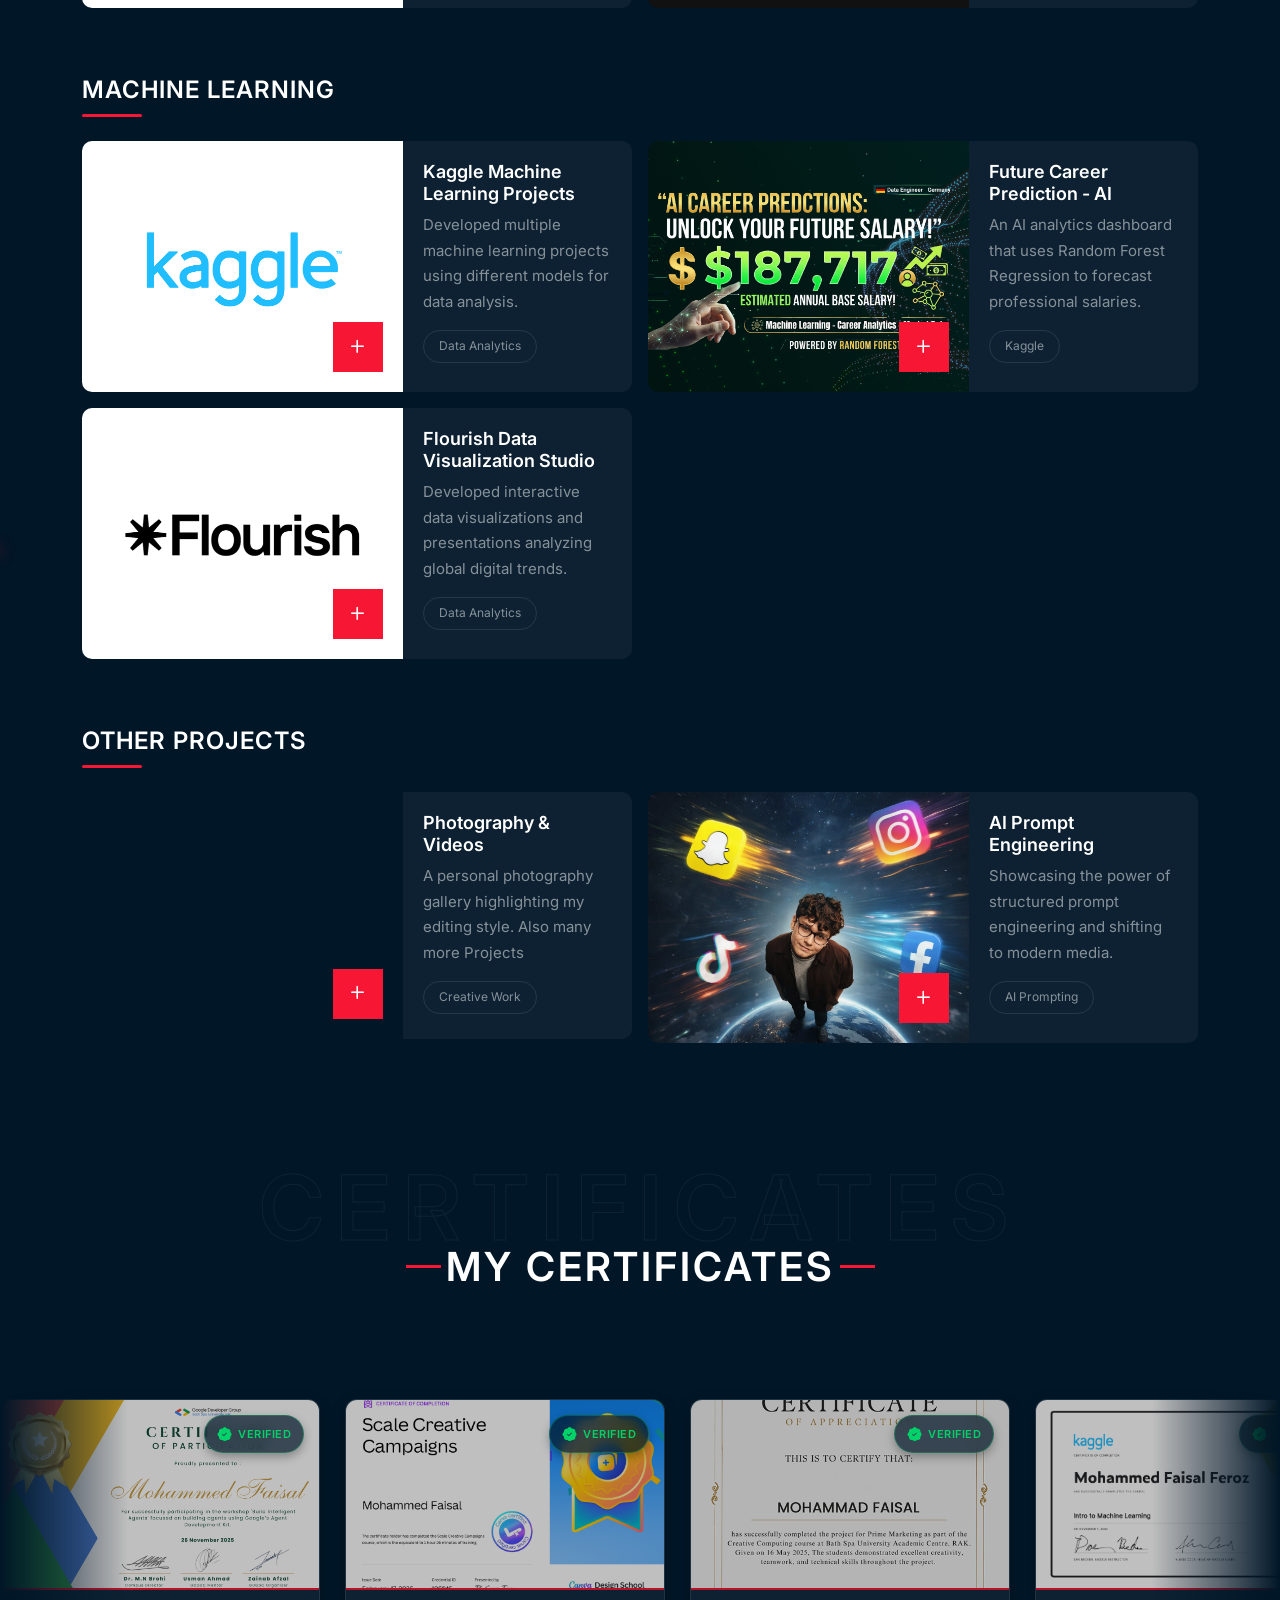
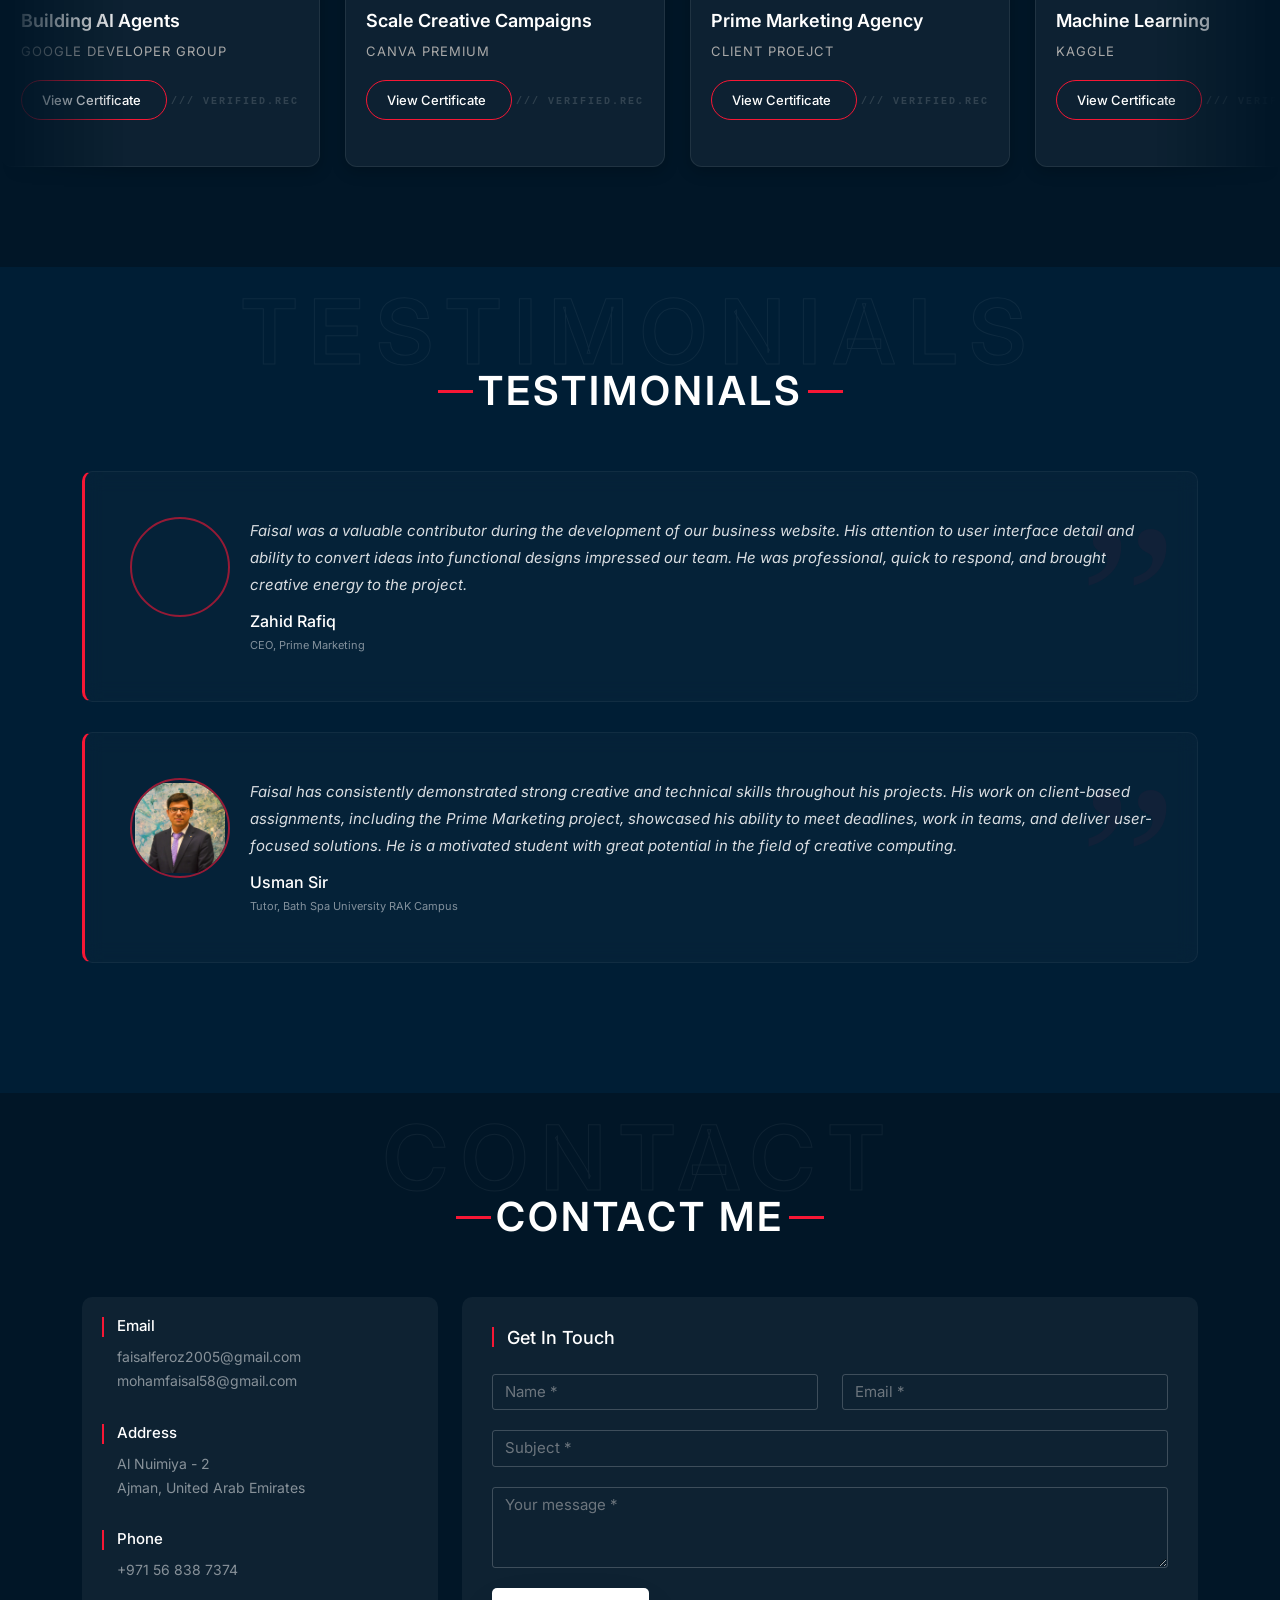
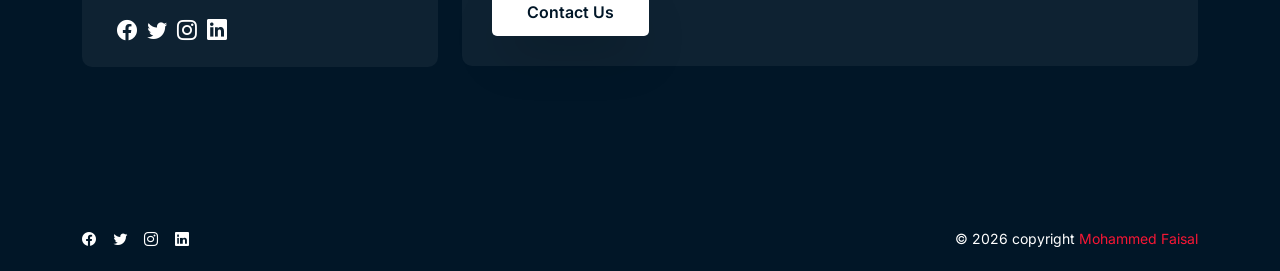
==== commit 98980f23: "My Portfolio" ====
--- a/index.html
+++ b/index.html
@@ -654,9 +654,25 @@
                         <img src="static/img/photography-logo-portfolio.png" title="" alt="">
                     </div>
                     <div class="portfolio-info col-sm-6 col-lg-5">
-                        <h2>Photography & projects Showcase</h2>
+                        <h2>Photography & Videos</h2>
                         <p>A personal photography gallery highlighting my editing style. Also many more Projects</p>
                         <div class="nav"><span>Creative Work</span></div>
+                    </div>
+                </div>
+            </div>
+
+            <div class="col-lg-6">
+                <div class="portfolio-box row g-0 flex-row-lg-reverse">
+                    <div class="portfolio-img col-sm-6 col-lg-7">
+                        <a class="p-icon gallery-link" href="/static/Pages/Ai-Gallery.html">
+                            <i class="bi bi-plus"></i>
+                        </a>
+                        <img src="/static/img/aiprompt.png" title="" alt="">
+                    </div>
+                    <div class="portfolio-info col-sm-6 col-lg-5">
+                        <h2>AI Prompt Engineering</h2>
+                        <p>Showcasing the power of structured prompt engineering and shifting to modern media.</p>
+                        <div class="nav"><span>AI Prompting</span></div>
                     </div>
                 </div>
             </div>
--- a/static/css/dark/style.css
+++ b/static/css/dark/style.css
@@ -1224,7 +1224,7 @@
     left: 0;
     transform: translate(-50%, -50%);
     border-radius: 50%;
-    z-index: 99999;
+    z-index: 9999999 !important;
     pointer-events: none; /* Let clicks pass through it */
     display: none; /* Hidden by default, activated via JS on desktop */
 }
@@ -1484,6 +1484,12 @@
     z-index: 1 !important; 
 }
 
+@media (max-width: 991px) {
+    .cyber-lines {
+        display: none !important;
+    }
+}
+
 /* =========================================
    Premium Testimonials Upgrade
 ========================================= */
@@ -1542,3 +1548,242 @@
     z-index: 2;
 }
 
+@media (max-width: 991px) {
+    /* 1. target the main container to reduce top padding */
+    .section {
+        padding-top: 50px !important;
+        padding-bottom: 50px !important;
+    }
+
+    /* 2. target the about section specifically for extra control */
+    .about-section {
+        padding-top: 40px !important;
+    }
+
+    /* 3. Force the about-row tags (Tools, Skills) to stack closer */
+    .about-row {
+        margin-bottom: 20px !important;
+    }
+
+    /* 4. target the placeholder 'About' text to sit higher */
+    .placeholder {
+        top: 20px !important;
+    }
+}
+
+/* =========================================
+   Mobile Fix: Disable Parallax to Fix Gaps
+========================================= */
+
+@media (max-width: 991px) {
+    /* 1. Stop the Javascript from pushing the image down */
+    .parallax-img {
+        transform: none !important;
+        transition: none !important;
+    }
+    
+    /* 2. Add a perfect, static space between the text and the photo */
+    .about-left {
+        margin-top: 40px !important;
+    }
+}
+
+/* =========================================
+   AI Gallery Pinterest Grid & Lightbox
+========================================= */
+
+.ai-masonry-grid {
+    column-count: 4;
+    column-gap: 20px;
+    padding-bottom: 50px;
+}
+
+@media (max-width: 1200px) { .ai-masonry-grid { column-count: 3; } }
+@media (max-width: 991px) { .ai-masonry-grid { column-count: 2; } }
+@media (max-width: 576px) { .ai-masonry-grid { column-count: 1; } }
+
+.ai-masonry-item {
+    display: inline-block; /* <-- THIS IS CRITICAL FOR PINTEREST STYLE */
+    width: 100%;           /* <-- THIS IS CRITICAL */
+    break-inside: avoid;
+    margin-bottom: 20px;
+    border-radius: 12px;
+    overflow: hidden;
+    position: relative;
+    cursor: pointer;
+    background: rgba(255, 255, 255, 0.05); 
+    transform-style: preserve-3d;
+    transition: transform 0.4s cubic-bezier(0.25, 1, 0.5, 1), box-shadow 0.4s ease;
+}
+
+.ai-masonry-item img {
+    width: 100%;
+    display: block;
+    border-radius: 12px;
+    transition: filter 0.4s ease;
+}
+
+.ai-masonry-grid {
+    position: relative; /* Add this if it's not already there */
+}
+
+/* This creates the fade-out effect at the bottom */
+.ai-masonry-grid::after {
+    content: "";
+    position: absolute;
+    bottom: 0;
+    left: 0;
+    width: 100%;
+    height: 250px; /* Adjust this to make the fade taller or shorter */
+    background: linear-gradient(to bottom, rgba(1, 22, 39, 0), rgba(1, 22, 39, 1)); 
+    pointer-events: none; /* Ensures you can still click images behind the fade */
+}
+
+.ai-masonry-item:hover {
+    transform: translateY(-8px);
+    box-shadow: 0 15px 30px rgba(247, 23, 53, 0.2);
+}
+
+.ai-masonry-item:hover img {
+    filter: brightness(0.7);
+}
+
+/* Red Hover Overlay Icon */
+.ai-item-overlay {
+    position: absolute;
+    inset: 0;
+    display: flex;
+    align-items: center;
+    justify-content: center;
+    opacity: 0;
+    transition: opacity 0.4s ease;
+    pointer-events: none;
+}
+
+.ai-masonry-item:hover .ai-item-overlay {
+    opacity: 1;
+}
+
+.ai-item-overlay i {
+    color: #fff;
+    font-size: 24px;
+    background: #f71735;
+    width: 60px;
+    height: 60px;
+    border-radius: 50%;
+    display: flex;
+    align-items: center;
+    justify-content: center;
+    transform: scale(0.5);
+    transition: transform 0.4s cubic-bezier(0.25, 1, 0.5, 1);
+    box-shadow: 0 10px 20px rgba(0,0,0,0.5);
+}
+
+.ai-masonry-item:hover .ai-item-overlay i {
+    transform: scale(1);
+}
+
+/* Lightbox Modal */
+.ai-lightbox {
+    display: none; 
+    position: fixed;
+    z-index: 999999;
+    left: 0; top: 0;
+    width: 100%; height: 100%;
+    background-color: rgba(1, 22, 39, 0.95);
+    backdrop-filter: blur(10px);
+    -webkit-backdrop-filter: blur(10px);
+    justify-content: center;
+    align-items: center;
+}
+
+.ai-lightbox-content {
+    max-width: 90%;
+    max-height: 90vh;
+    border-radius: 8px;
+    box-shadow: 0 10px 40px rgba(247, 23, 53, 0.3);
+    animation: lbZoomIn 0.4s cubic-bezier(0.25, 1, 0.5, 1);
+    object-fit: contain;
+}
+
+.ai-lightbox-close {
+    position: absolute;
+    top: 25px;
+    right: 40px;
+    color: #fff;
+    font-size: 50px;
+    font-weight: 300;
+    cursor: pointer;
+    transition: 0.3s;
+    z-index: 2;
+}
+
+.ai-lightbox-close:hover {
+    color: #f71735;
+    transform: rotate(90deg);
+}
+
+@keyframes lbZoomIn {
+    from { transform: scale(0.9); opacity: 0; }
+    to { transform: scale(1); opacity: 1; }
+}
+
+/* =========================================
+   AI Gallery Fade & Typography Footer
+========================================= */
+
+.ai-gallery-footer {
+    position: relative;
+    text-align: center;
+    padding: 120px 0 0; 
+    margin-top: -150px; /* Pulls the footer UP to cover the empty grid space */
+    z-index: 5;
+}
+
+/* The dark fade-out effect */
+.ai-fade-overlay {
+    position: absolute;
+    top: 0;
+    left: 0;
+    width: 100%;
+    height: 250px;
+    /* Fades from transparent to your exact dark blue background (#011627) */
+    background: linear-gradient(to bottom, rgba(1, 22, 39, 0) 0%, rgba(1, 22, 39, 1) 80%);
+    pointer-events: none; /* Lets you still click images behind the fade */
+    z-index: -1;
+}
+
+/* The giant ghost text */
+.ai-huge-text {
+    font-size: 9vw; /* Scales massively with the screen width */
+    font-weight: 900;
+    text-transform: uppercase;
+    line-height: 0.9;
+    letter-spacing: 5px;
+    color: transparent; /* Makes the inside of the letters invisible */
+    -webkit-text-stroke: 2px rgba(255, 255, 255, 0.08); /* Faint white outline */
+    margin: 0;
+    transition: all 0.5s ease;
+}
+
+/* Your signature red accent for the bottom word */
+.ai-huge-text span {
+    color: #f71735;
+    -webkit-text-stroke: 0;
+    opacity: 0.9;
+}
+
+.ai-footer-sub {
+    color: rgba(255, 255, 255, 0.4);
+    font-size: 18px;
+    letter-spacing: 2px;
+    text-transform: uppercase;
+    margin-top: 20px;
+}
+
+/* Mobile adjustments for the huge text */
+@media (max-width: 768px) {
+    .ai-gallery-footer { margin-top: -80px; }
+    .ai-huge-text { font-size: 14vw; -webkit-text-stroke: 1px rgba(255, 255, 255, 0.1); }
+    .ai-footer-sub { font-size: 14px; }
+}
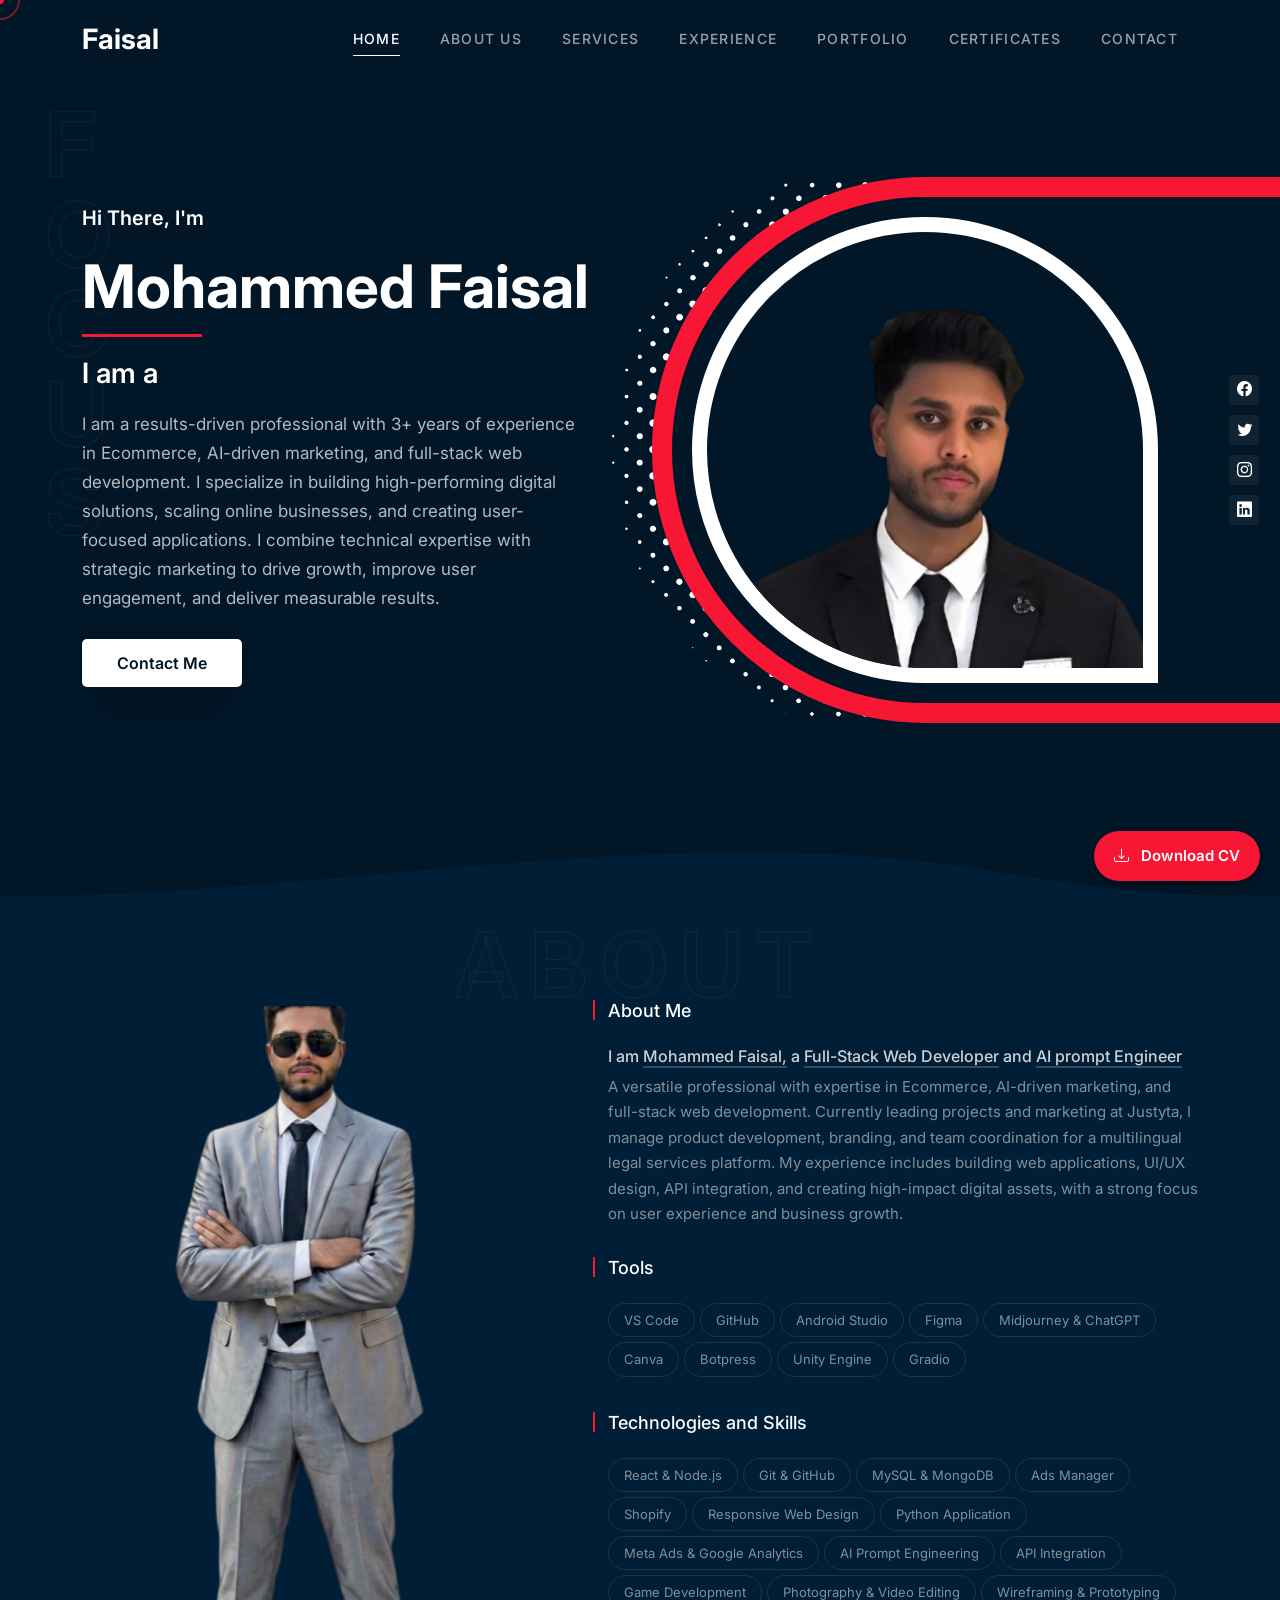
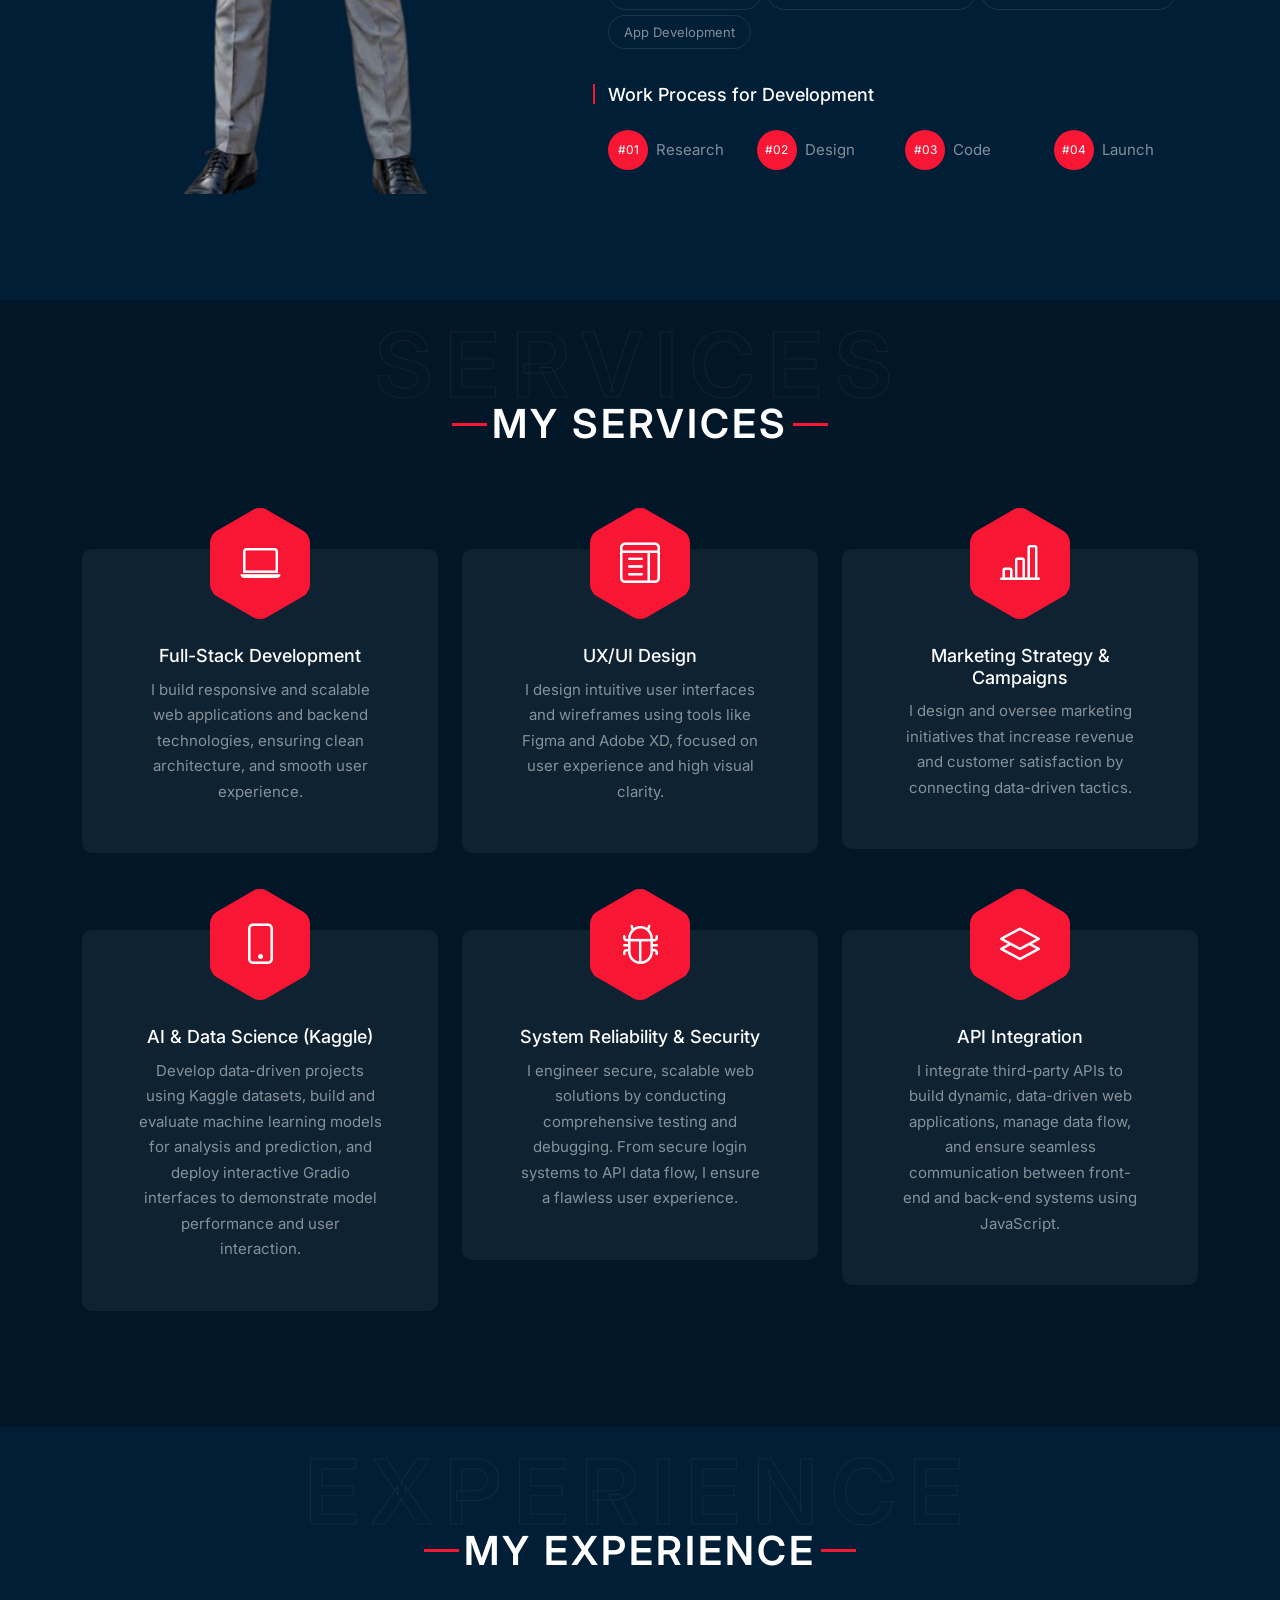
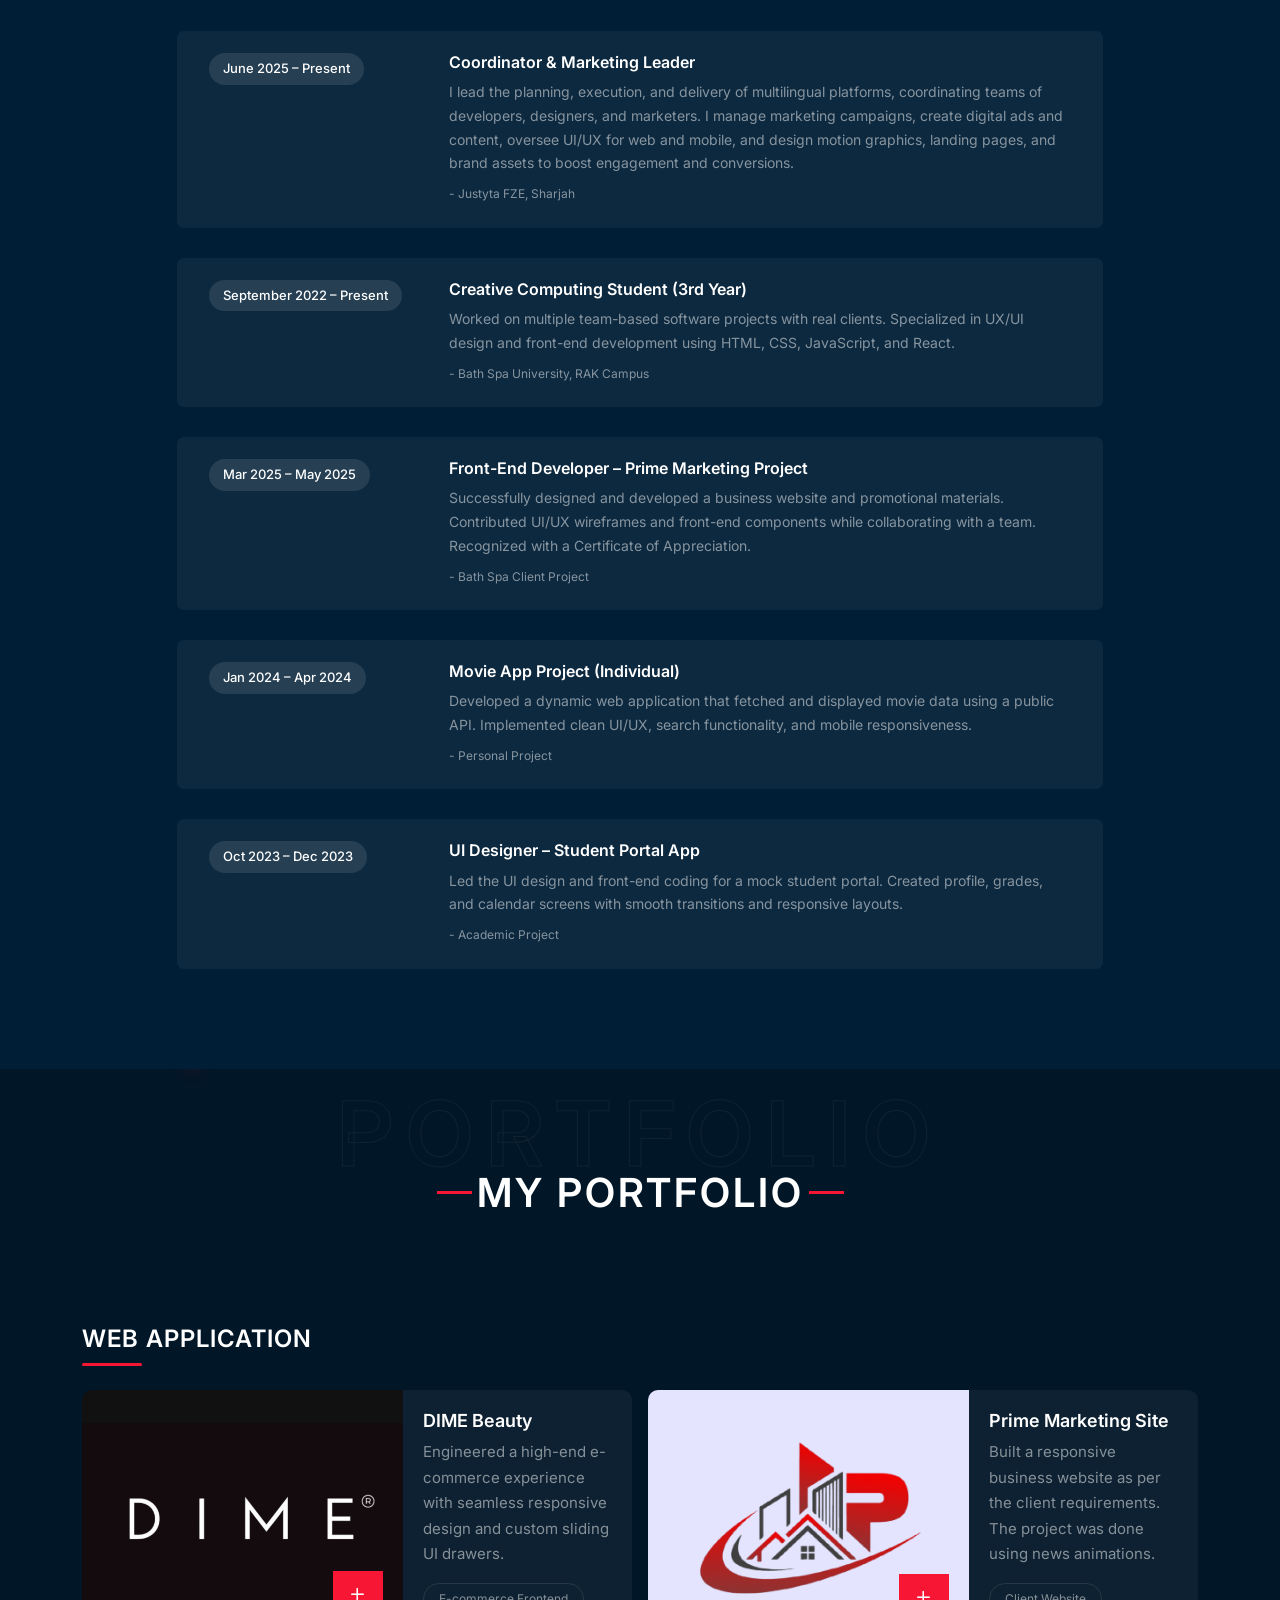
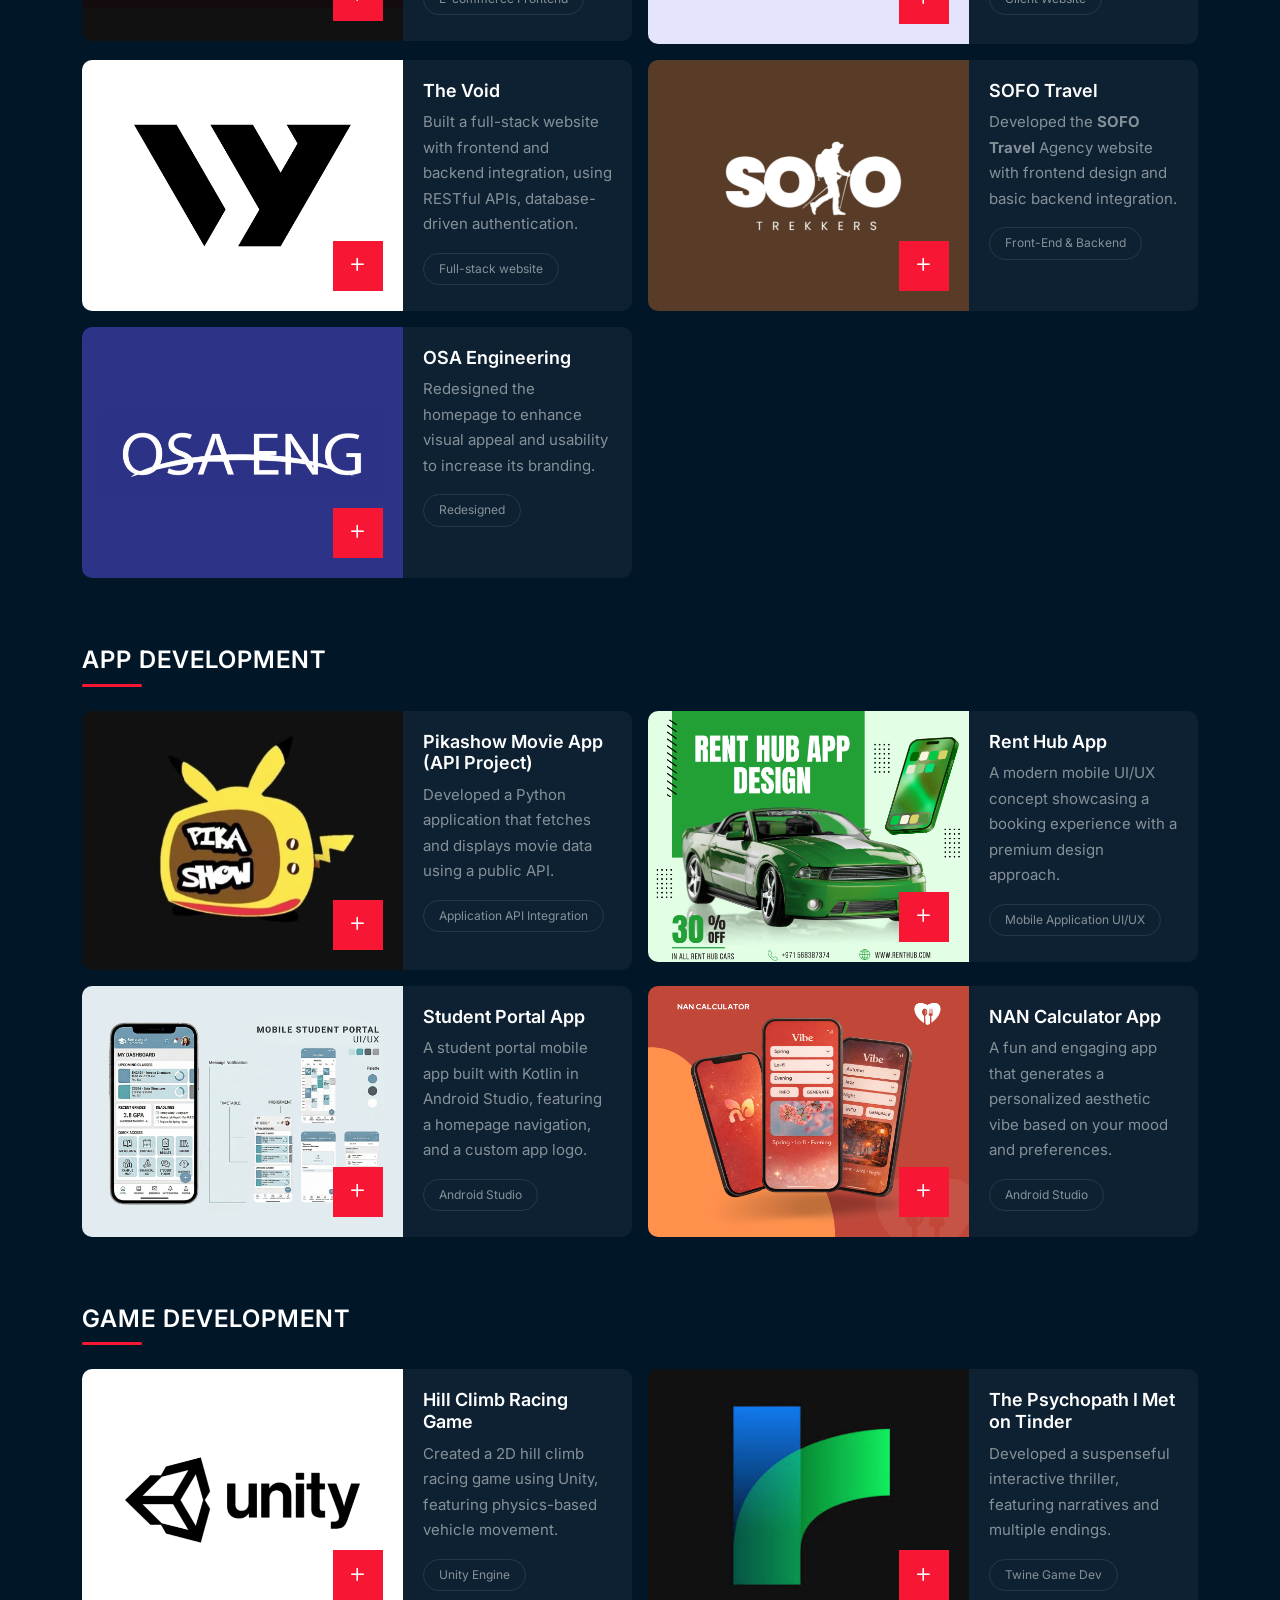
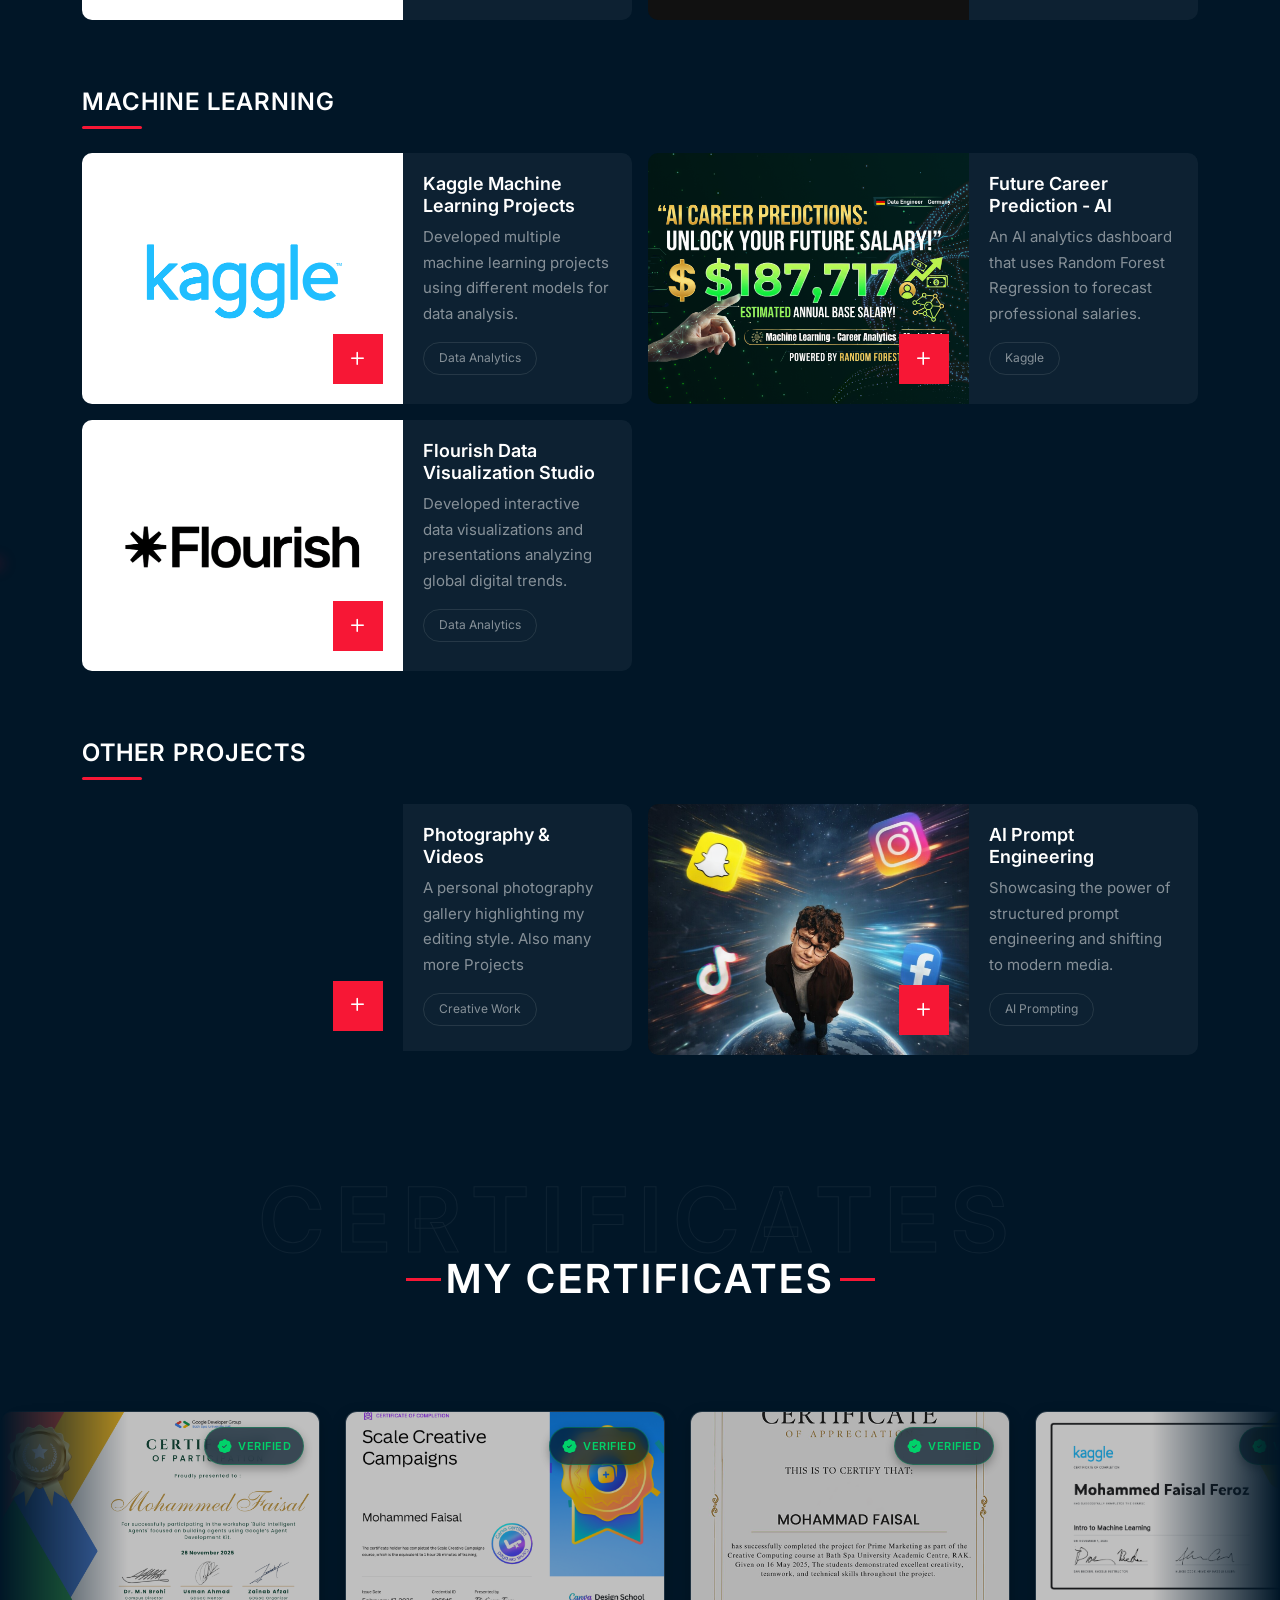
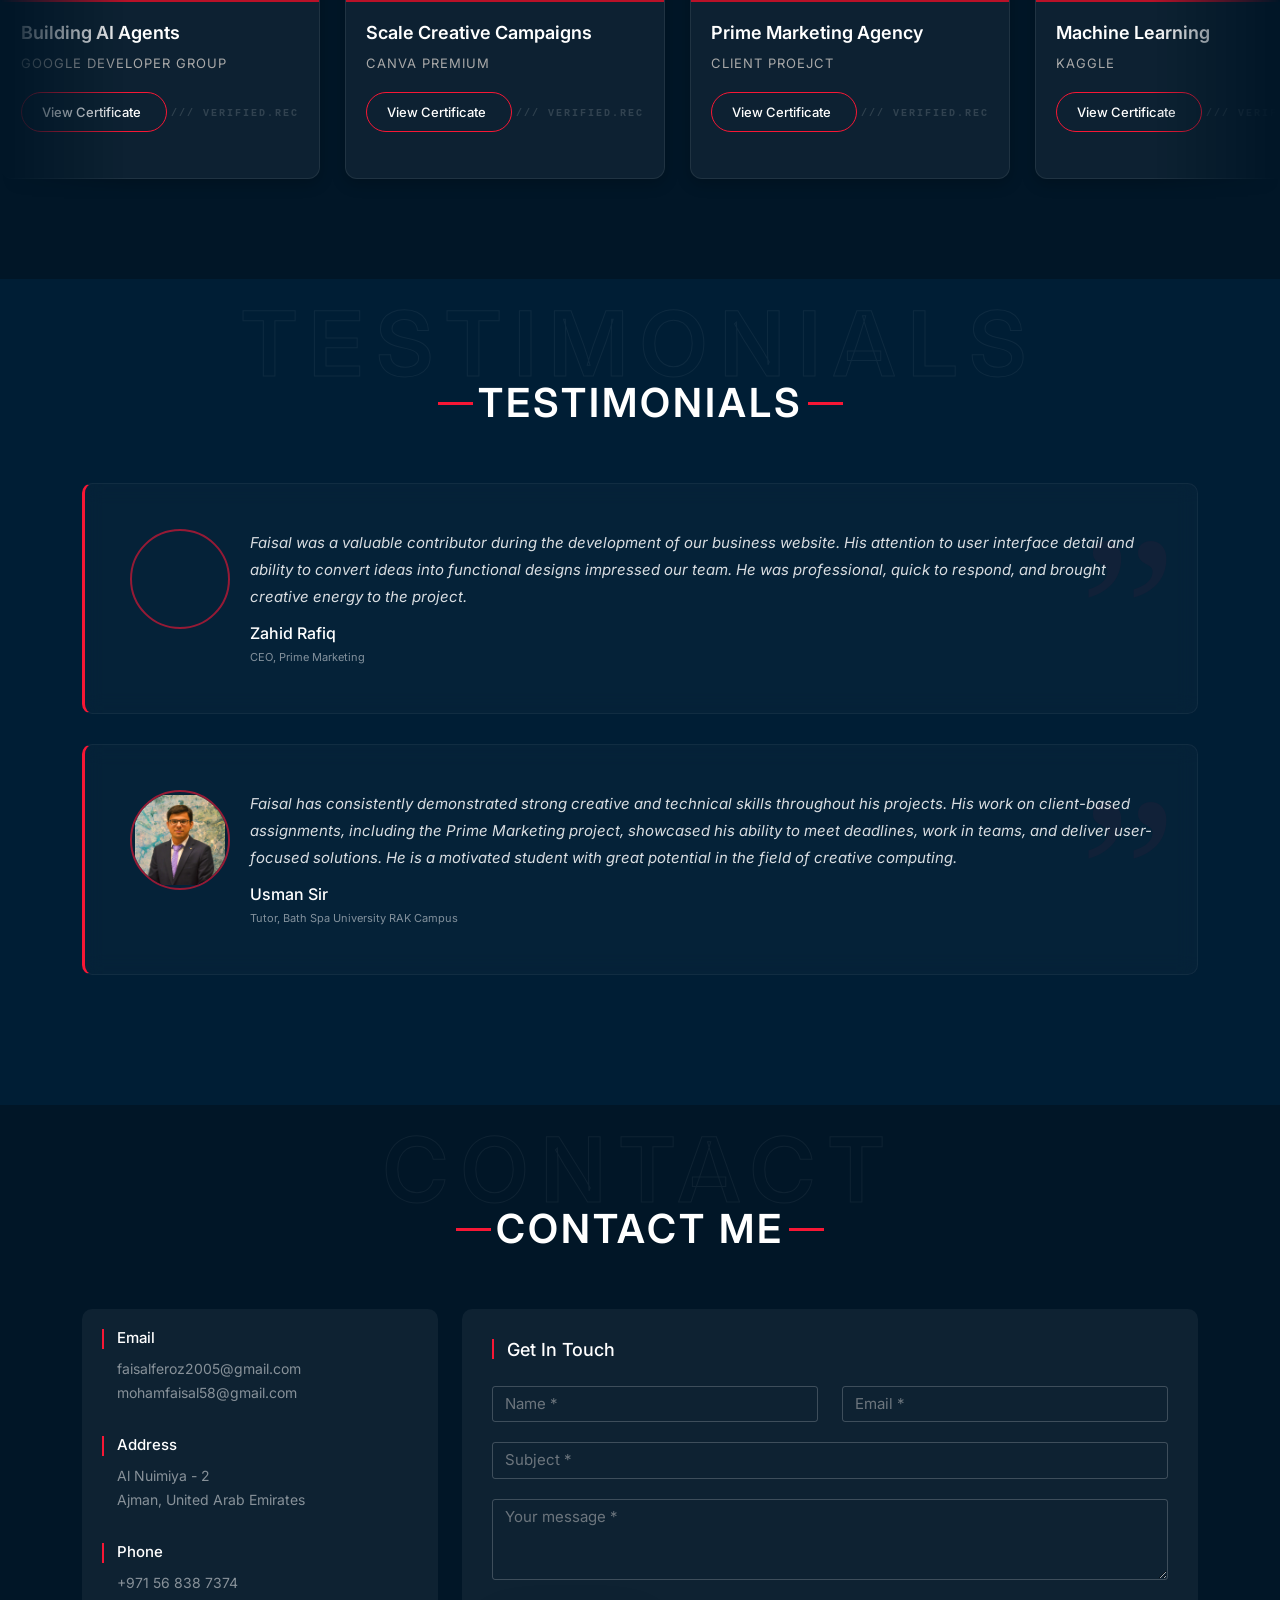
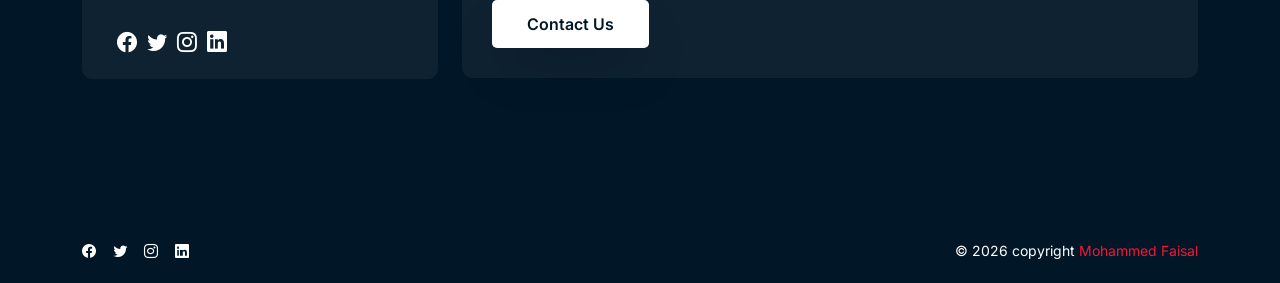
==== commit 6ee5a2f0: "My Portfolio" ====
--- a/index.html
+++ b/index.html
@@ -28,8 +28,18 @@
     <div class="cursor-dot"></div>
     <div class="cursor-outline"></div>
     <!-- page loading -->
-    <div id="loading">
-        <div class="load-circle"><span class="one"></span></div>
+    <div id="loading" class="premium-loader">
+        <div class="loader-text-wrapper">
+            <div class="loader-name">
+                <span class="letter">F</span>
+                <span class="letter">a</span>
+                <span class="letter">i</span>
+                <span class="letter">s</span>
+                <span class="letter">a</span>
+                <span class="letter">l</span>
+            </div>
+            <div class="loader-progress"></div>
+        </div>
     </div>
     <!-- End -->
     <!-- Header -->
@@ -86,8 +96,7 @@
                             <h6>Hi There, I'm</h6>
                             <h1 class="font-alt">Mohammed Faisal</h1>
                             <h2>I am a <span id="type-it" style="color: #f71735;"></span></h2>
-                            <p>I am a final-year BSc Creative Computing student with 3+ years of experience in marketing leadership and full-stack web development. I specialize in building user-focused digital solutions, leading projects, and managing cross-functional teams. I combine technical expertise with strategic marketing to drive brand growth, improve user engagement, and deliver impactful results.</p>
-                            <div class="btn-bar">
+                                <p>I am a results-driven professional with 3+ years of experience in Ecommerce, AI-driven marketing, and full-stack web development. I specialize in building high-performing digital solutions, scaling online businesses, and creating user-focused applications. I combine technical expertise with strategic marketing to drive growth, improve user engagement, and deliver measurable results.</p>                            <div class="btn-bar">
                                 <a class="px-btn px-btn-white" href="#contactus">Contact Me</a>
                             </div>
                         </div>
@@ -126,21 +135,22 @@
                             <div class="sm-title">
                                 <h3>About Me</h3>
                             </div>
-                            <h6>I am <span>Mohammed Faisal,</span> a <span>Full-Stack Web Developer</span> and <span>Marketing Leader</span></h6>
-                            <p>A versatile professional with skills in project management, marketing strategy, and web development. Currently leading projects and marketing at Justyta, I oversee product development, branding, and team coordination for a multilingual legal services platform. My experience includes building responsive web applications, UI/UX design, API integration, motion graphics, and creating brand assets, with a strong focus on user experience and business growth.</p>
-                        </div>
+                            <h6>I am <span>Mohammed Faisal,</span> a <span>Full-Stack Web Developer</span> and <span>AI prompt Engineer</span></h6>
+                            <p>A versatile professional with expertise in Ecommerce, AI-driven marketing, and full-stack web development. Currently leading projects and marketing at Justyta, I manage product development, branding, and team coordination for a multilingual legal services platform. My experience includes building web applications, UI/UX design, API integration, and creating high-impact digital assets, with a strong focus on user experience and business growth.</p>                        </div>
                         <div class="about-row tag-text">
                             <div class="sm-title">
                                 <h3>Tools</h3>
                             </div>
                             <div class="nav">
+                                <span>VS Code</span>
+                                <span>GitHub</span>
+                                <span>Android Studio</span>
+                                <span>Figma </span>
+                                <span>Midjourney & ChatGPT</span>
                                 <span>Canva</span>
-                                <span>Capcut</span>
-                                <span>Lightroom & Photoshop </span>
-                                <span>Figma </span>
-                                <span>Snapseed</span>
-                                <span>Twine</span>
-                                <span>Ai Prompter</span>
+                                <span>Botpress</span>
+                                <span>Unity Engine</span>
+                                <span>Gradio</span>
                             </div>
                         </div>
                         <div class="about-row tag-text">
@@ -148,15 +158,15 @@
                                 <h3>Technologies and Skills</h3>
                             </div>
                             <div class="nav">
-                                <span>Frontend Development</span>
-                                <span>Backend Development</span>
-                                <span>SEO Marketing</span>
+                                <span>React & Node.js</span>
+                                <span>Git & GitHub</span>
+                                <span>MySQL & MongoDB</span>
                                 <span>Ads Manager</span>
-                                <span>UI/UX Design</span>
+                                <span>Shopify</span>
                                 <span>Responsive Web Design</span>
                                 <span>Python Application</span>
-                                <span>HTML, CSS & JavaScript</span>
-                                <span>MySQL</span>
+                                <span>Meta Ads & Google Analytics</span>
+                                <span>AI Prompt Engineering</span>
                                 <span>API Integration</span>
                                 <span>Game Development</span>
                                 <span>Photography & Video Editing</span>
--- a/static/css/dark/style.css
+++ b/static/css/dark/style.css
@@ -228,58 +228,71 @@
   padding: 0;
   color: currentColor; }
 
-/* ----------------------
-*	Loading
----------------------------*/
-#loading {
-  position: fixed;
-  top: 0;
-  left: 0;
-  right: 0;
-  bottom: 0;
-  background: #f71735;
-  z-index: 99999; }
-
-.load-circle {
-  position: fixed;
-  top: 0;
-  left: 0;
-  right: 0;
-  bottom: 0;
-  margin: auto;
-  width: 50px;
-  height: 50px; }
-  .load-circle span {
-    display: inline-block;
-    width: 64px;
-    height: 64px; }
-    .load-circle span:after {
-      content: " ";
-      display: block;
-      width: 46px;
-      height: 46px;
-      margin: 1px;
-      border-radius: 50%;
-      border: 5px solid #fff;
-      border-color: #fff transparent #fff transparent;
-      -webkit-animation: lds-dual-ring 1.2s linear infinite;
-              animation: lds-dual-ring 1.2s linear infinite; }
-
-@-webkit-keyframes lds-dual-ring {
-  0% {
-    -webkit-transform: rotate(0deg);
-            transform: rotate(0deg); }
-  100% {
-    -webkit-transform: rotate(360deg);
-            transform: rotate(360deg); } }
-
-@keyframes lds-dual-ring {
-  0% {
-    -webkit-transform: rotate(0deg);
-            transform: rotate(0deg); }
-  100% {
-    -webkit-transform: rotate(360deg);
-            transform: rotate(360deg); } }
+/* =========================================
+   Premium Staggered "Faisal" Loader
+========================================= */
+#loading.premium-loader {
+    background: #011627; 
+    display: flex;
+    align-items: center;
+    justify-content: center;
+    z-index: 999999;
+    position: fixed; /* Ensures it covers the whole screen */
+    inset: 0;
+}
+
+.loader-text-wrapper {
+    position: relative;
+    padding-bottom: 12px;
+}
+
+.loader-name {
+    display: flex;
+    font-size: 42px;
+    font-weight: 800;
+    color: #fff;
+    letter-spacing: 6px;
+    text-transform: uppercase;
+}
+
+/* Base style for all letters before they animate */
+.loader-name .letter {
+    opacity: 0;
+    transform: translateY(20px);
+    animation: letterReveal 0.5s cubic-bezier(0.25, 1, 0.5, 1) forwards;
+}
+
+/* Stagger the animation delays for each letter */
+.loader-name .letter:nth-child(1) { animation-delay: 0.1s; color: #f71735; } /* Red 'F' */
+.loader-name .letter:nth-child(2) { animation-delay: 0.2s; }
+.loader-name .letter:nth-child(3) { animation-delay: 0.3s; }
+.loader-name .letter:nth-child(4) { animation-delay: 0.4s; }
+.loader-name .letter:nth-child(5) { animation-delay: 0.5s; }
+.loader-name .letter:nth-child(6) { animation-delay: 0.6s; }
+
+/* The red loading line that shoots across */
+.loader-progress {
+    position: absolute;
+    bottom: 0;
+    left: 0;
+    height: 3px;
+    width: 100%;
+    background: #f71735;
+    transform: scaleX(0);
+    transform-origin: left;
+    /* This line shoots across after the letters finish revealing */
+    animation: progressLoad 0.8s cubic-bezier(0.77, 0, 0.175, 1) forwards;
+    animation-delay: 0.9s; 
+}
+
+@keyframes letterReveal {
+    to { opacity: 1; transform: translateY(0); }
+}
+
+@keyframes progressLoad {
+    0% { transform: scaleX(0); }
+    100% { transform: scaleX(1); }
+}
 
 /* ----------------------
 *	owl 
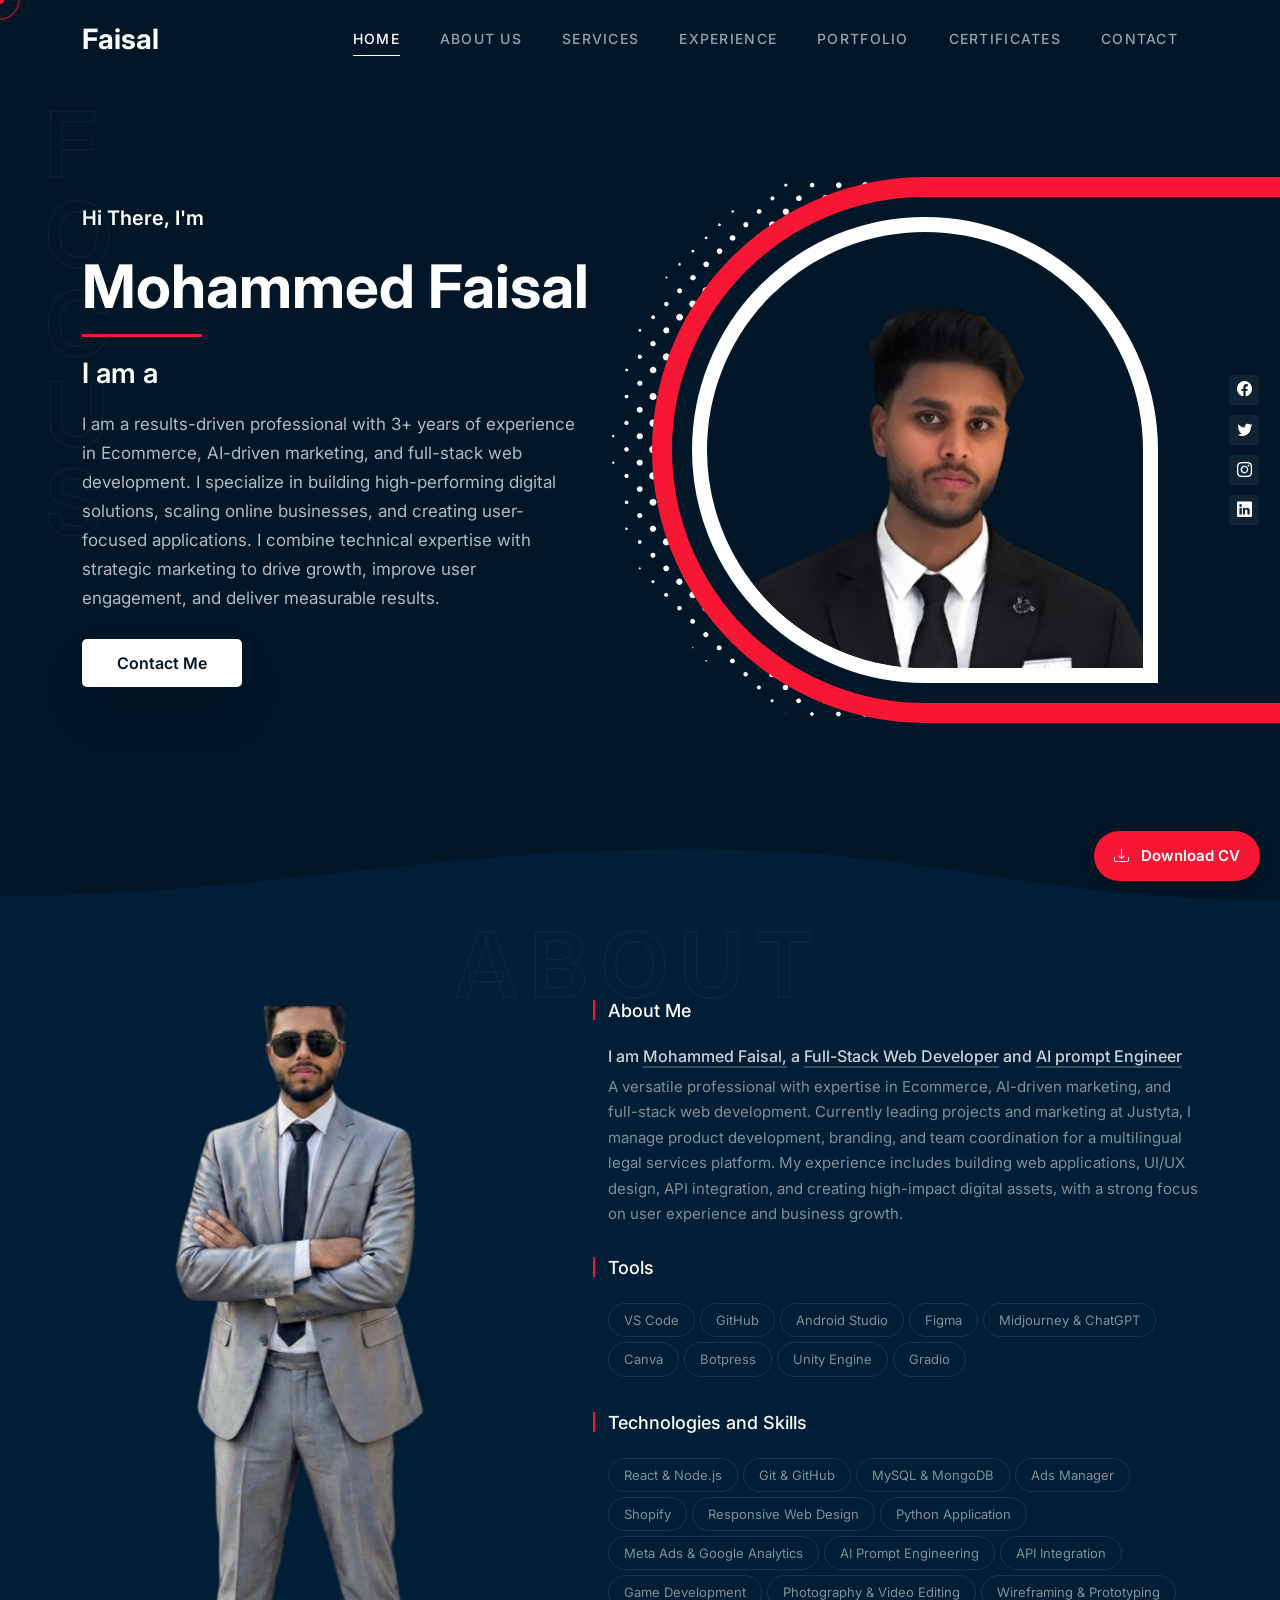
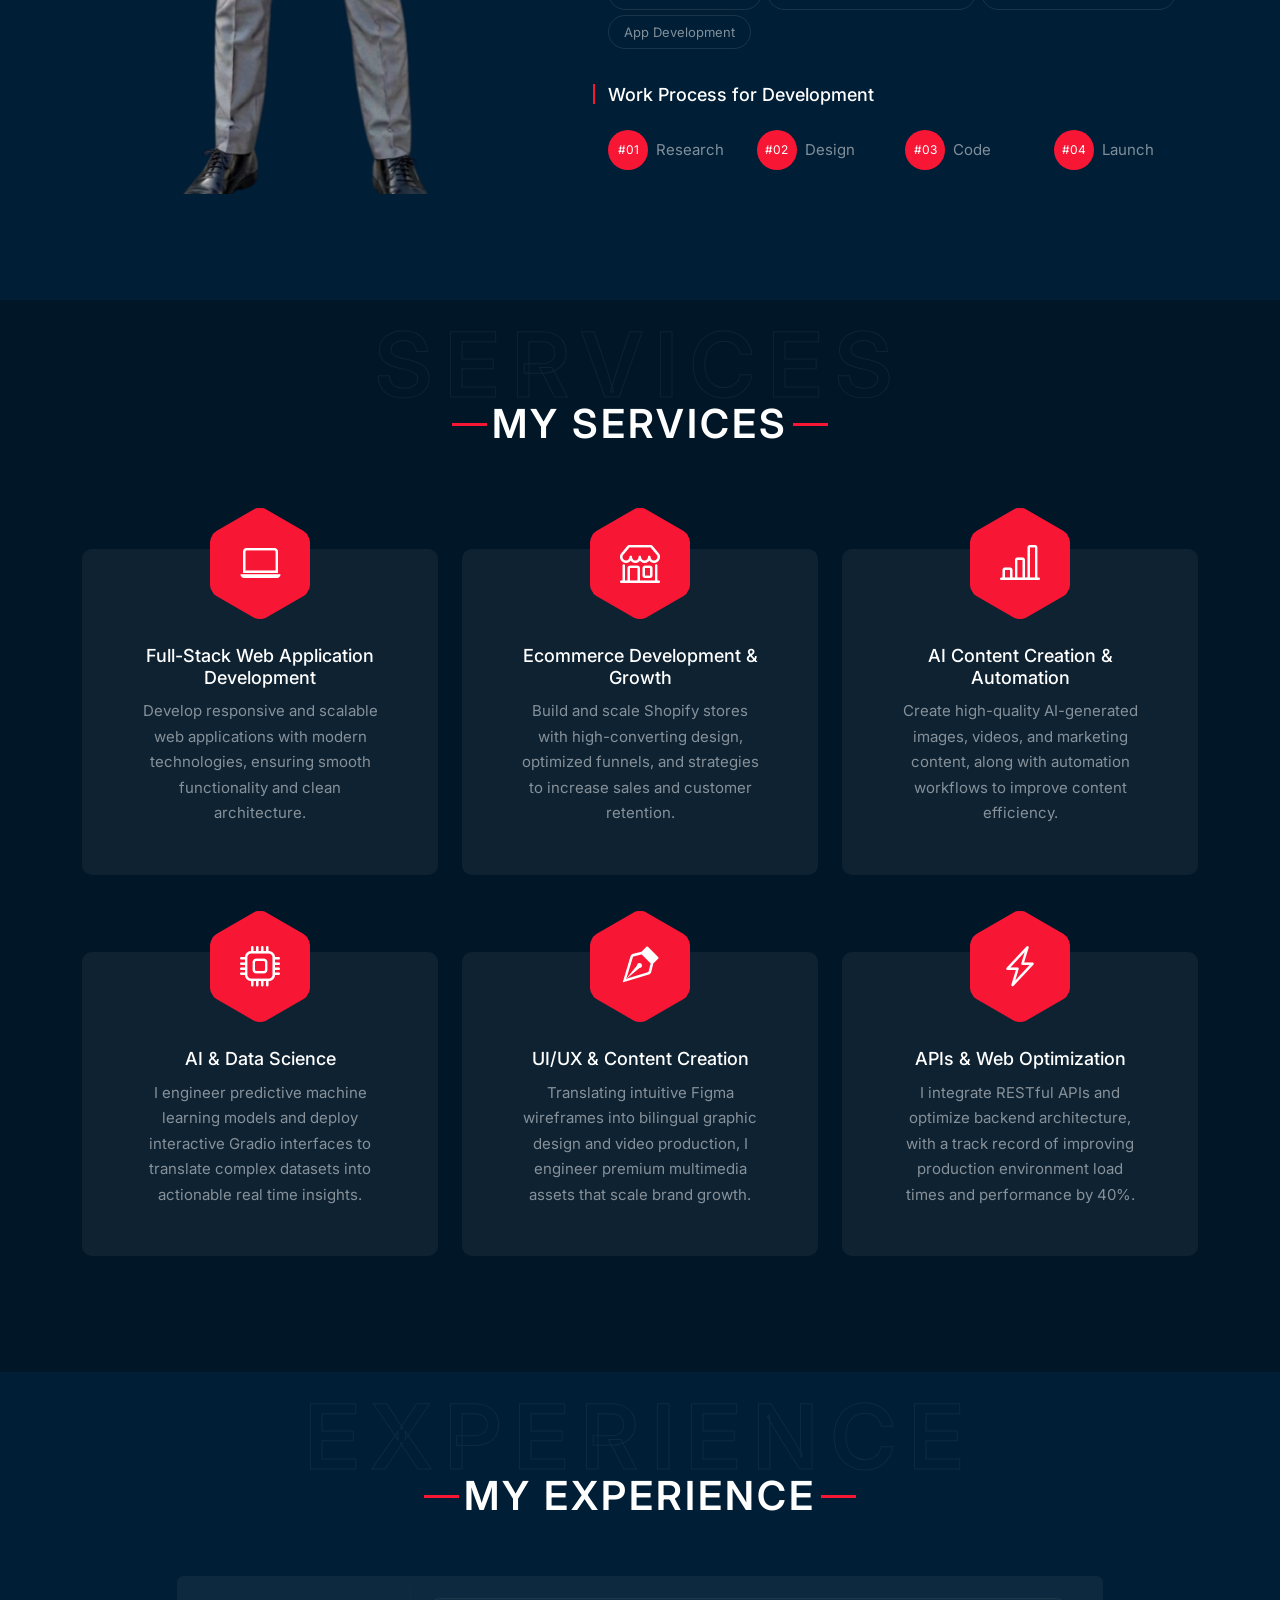
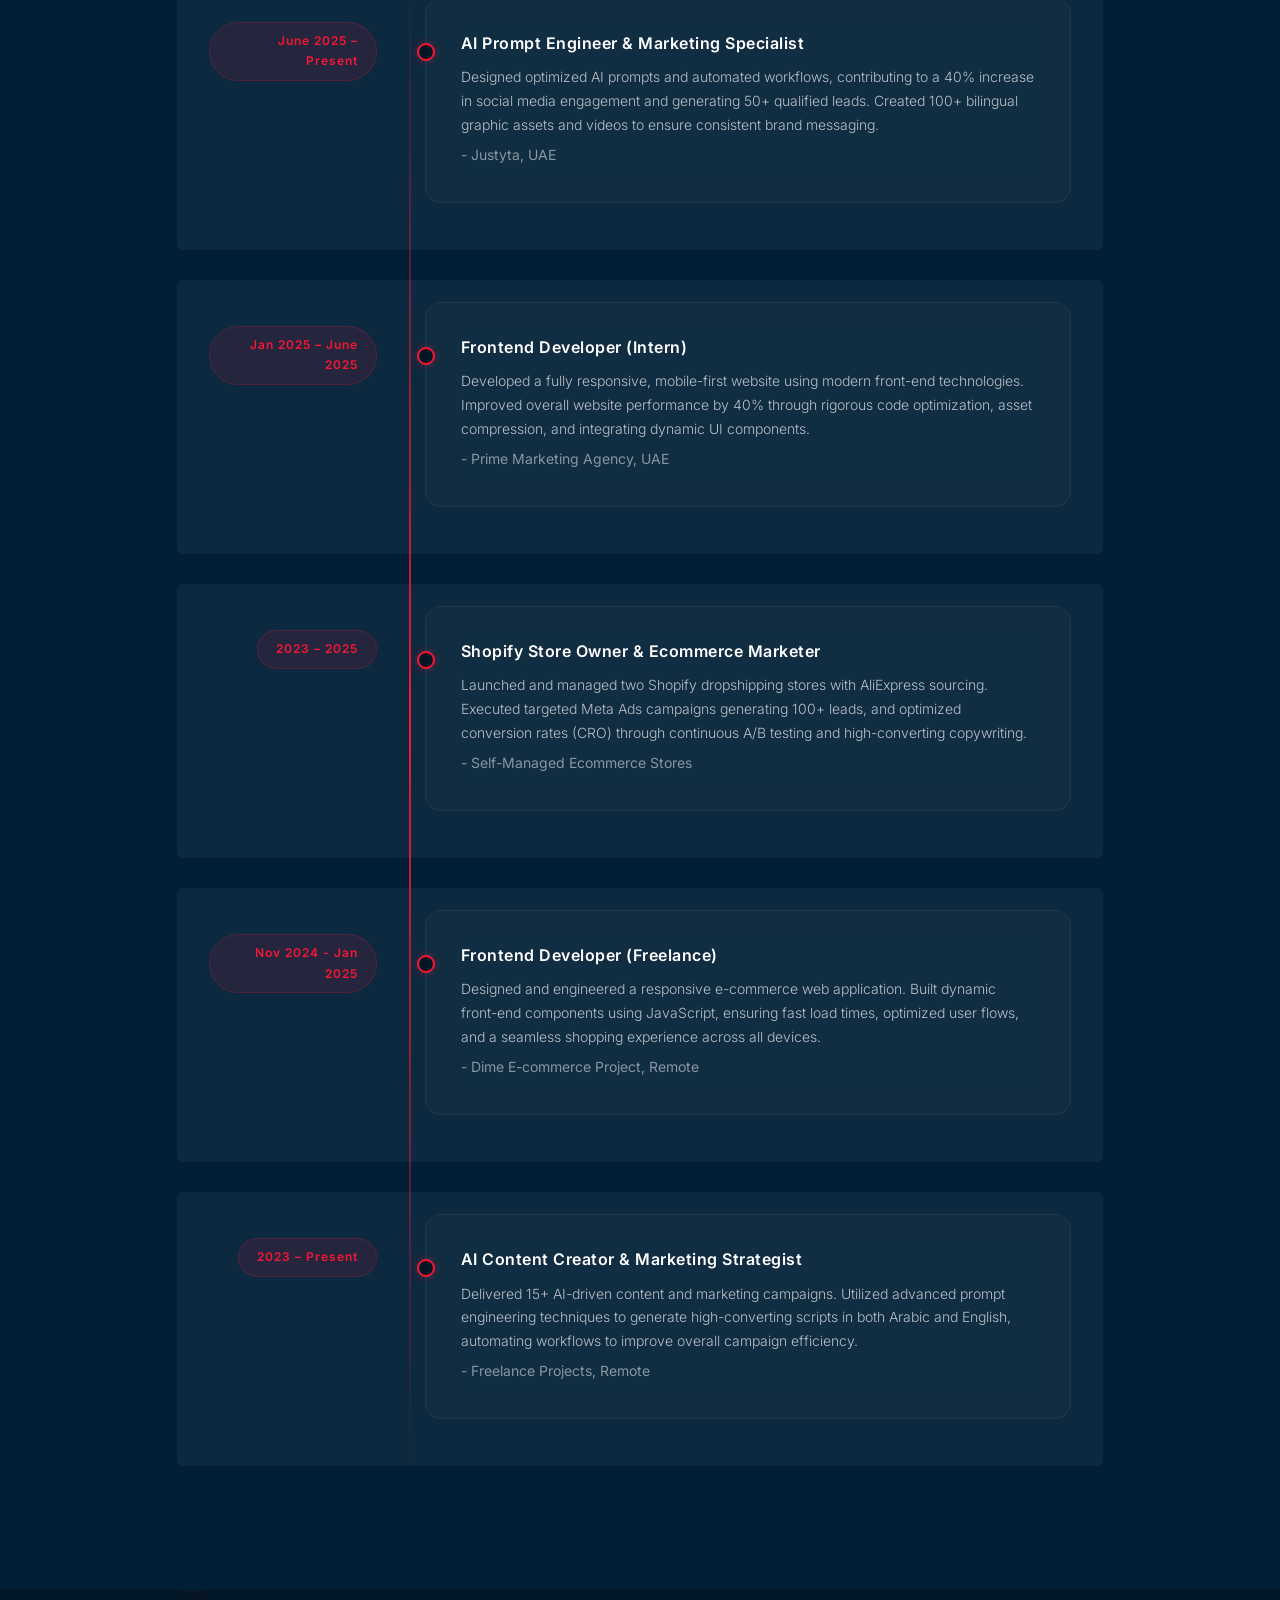
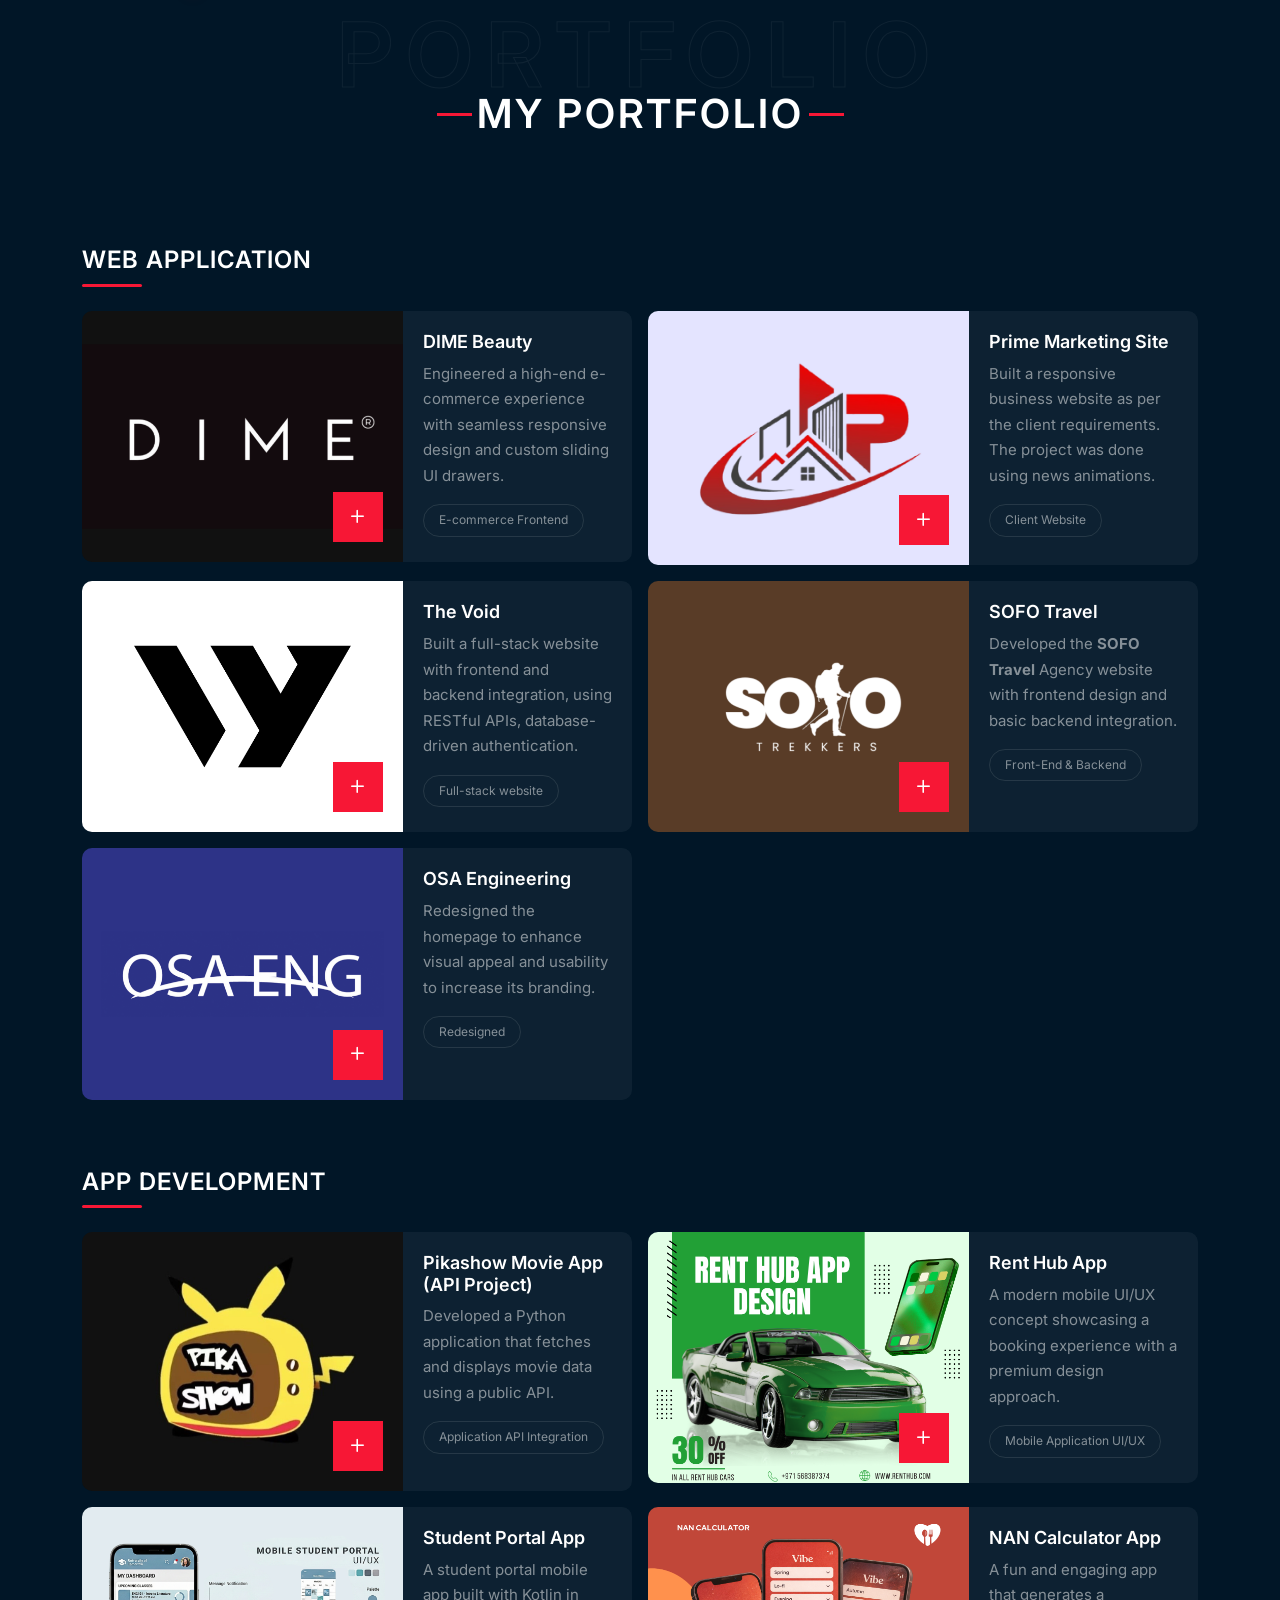
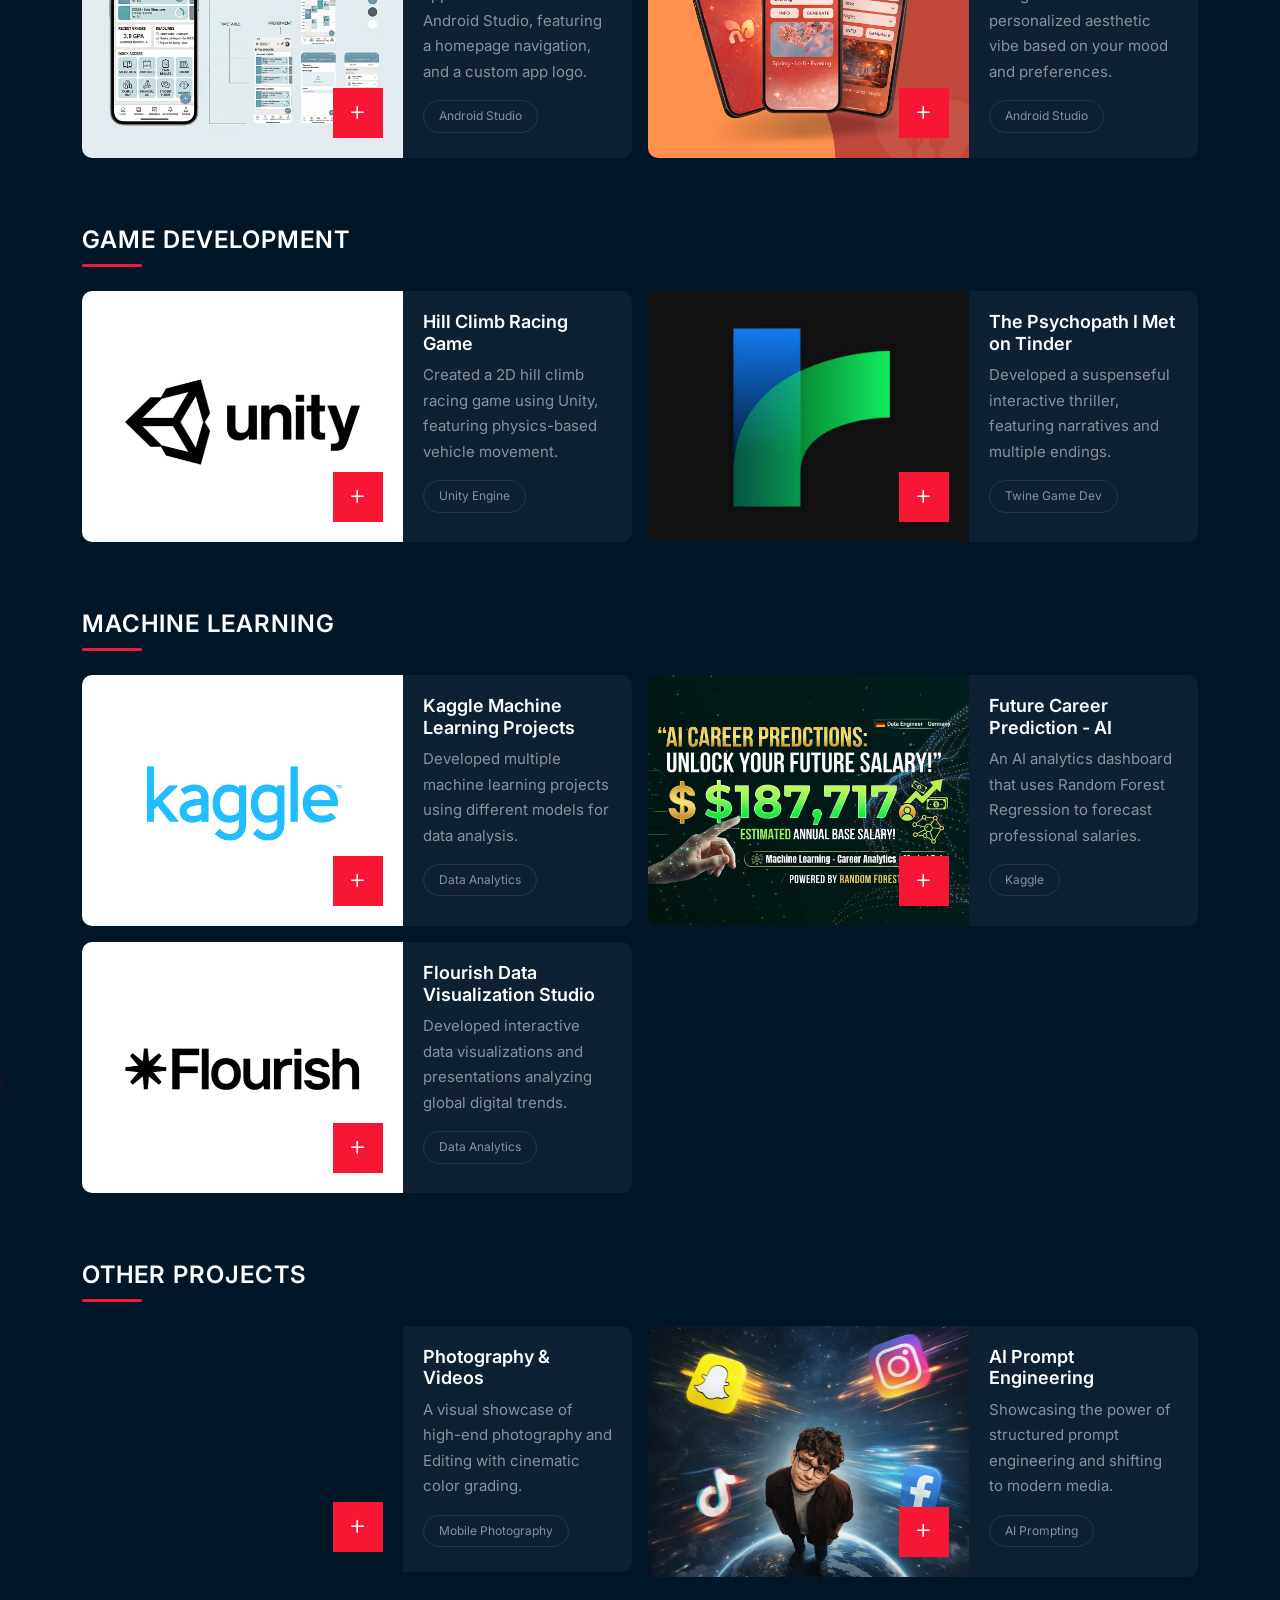
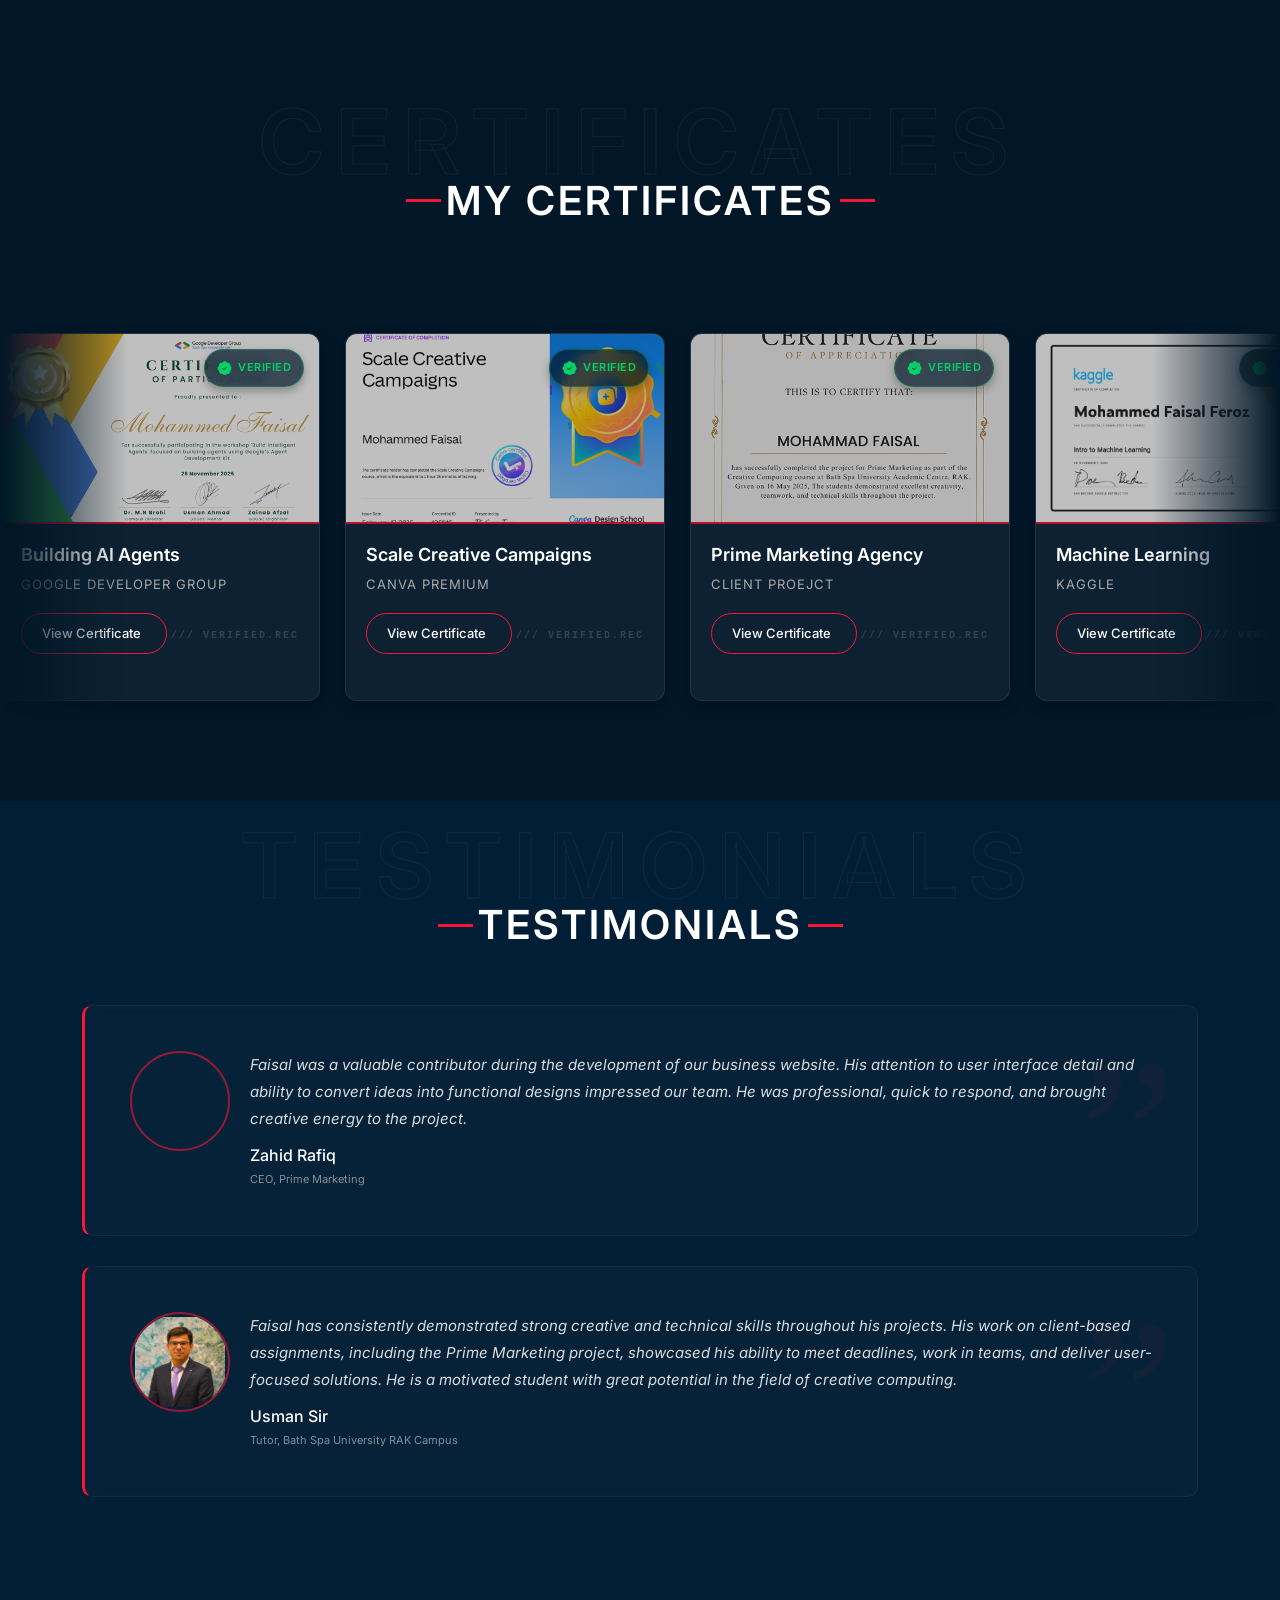
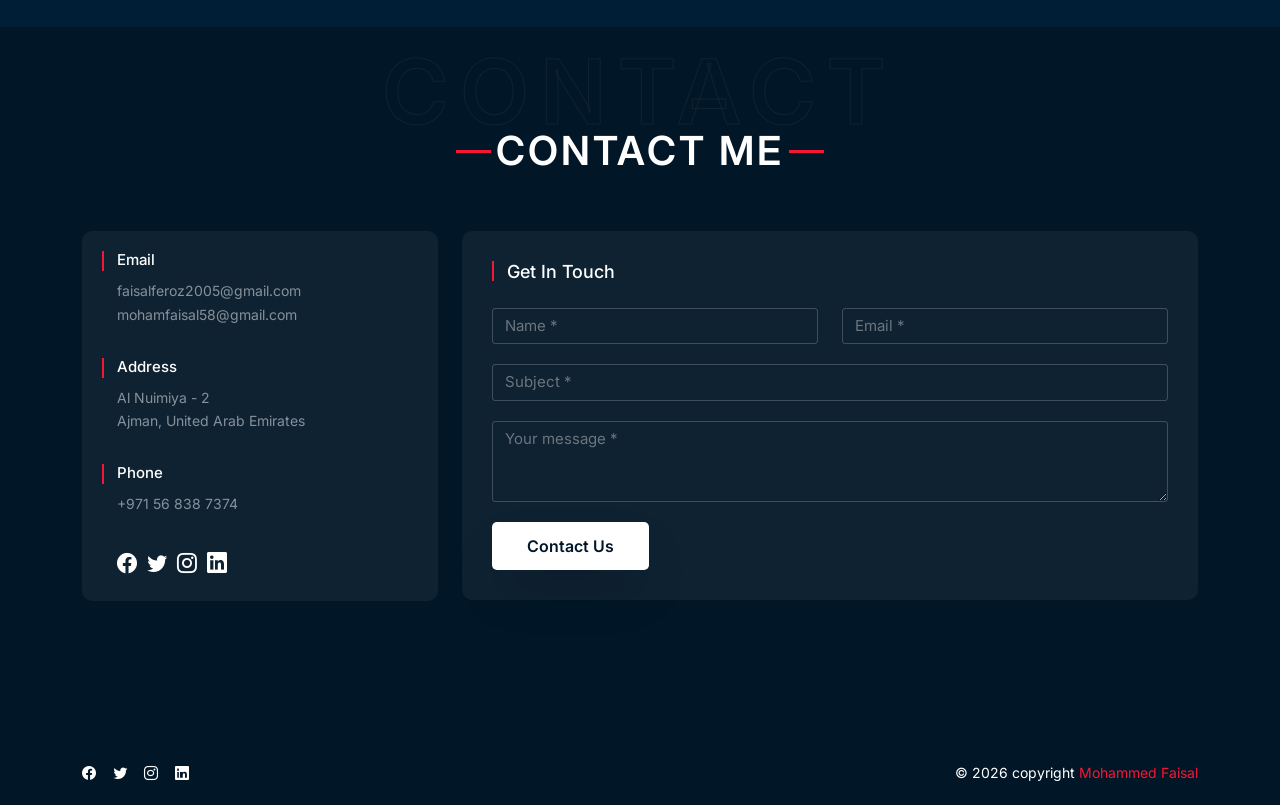
==== commit d38d246c: "My Portfolio" ====
--- a/index.html
+++ b/index.html
@@ -236,8 +236,8 @@
                                 <i class="bi bi-laptop"></i>
                             </div>
                             <div class="feature-content">
-                                <h5>Full-Stack Development</h5>
-                                <p>I build responsive and scalable web applications and backend technologies, ensuring clean architecture, and smooth user experience.</p>
+                                <h5>Full-Stack Web Application Development</h5>
+                                <p>Develop responsive and scalable web applications with modern technologies, ensuring smooth functionality and clean architecture.</p>
                             </div>
                         </div>
                     </div>
@@ -246,11 +246,11 @@
                     <div class="col-sm-6 col-lg-4 my-3">
                         <div class="feature-box-1">
                             <div class="icon hexagon">
-                                <i class="bi bi-layout-text-window"></i>
+                                <i class="bi bi-shop"></i>
                             </div>
                             <div class="feature-content">
-                                <h5>UX/UI Design</h5>
-                                <p>I design intuitive user interfaces and wireframes using tools like Figma and Adobe XD, focused on user experience and high visual clarity.</p>
+                                <h5>Ecommerce Development & Growth</h5>
+                                <p>Build and scale Shopify stores with high-converting design, optimized funnels, and strategies to increase sales and customer retention.</p>
                             </div>
                         </div>
                     </div>
@@ -262,8 +262,8 @@
                                 <i class="bi bi-bar-chart-line"></i>
                             </div>
                             <div class="feature-content">
-                                <h5>Marketing Strategy & Campaigns</h5>
-                                <p>I design and oversee marketing initiatives that increase revenue and customer satisfaction by connecting data-driven tactics.</p>
+                                <h5>AI Content Creation & Automation</h5>
+                                <p>Create high-quality AI-generated images, videos, and marketing content, along with automation workflows to improve content efficiency.</p>
                             </div>
                         </div>
                     </div>
@@ -272,11 +272,11 @@
                     <div class="col-sm-6 col-lg-4 my-3">
                         <div class="feature-box-1">
                             <div class="icon hexagon">
-                                <i class="bi bi-phone"></i>
+                                <i class="bi bi-cpu"></i>
                             </div>
                             <div class="feature-content">
-                                <h5>AI & Data Science (Kaggle)</h5>
-                                <p>Develop data-driven projects using Kaggle datasets, build and evaluate machine learning models for analysis and prediction, and deploy interactive Gradio interfaces to demonstrate model performance and user interaction.</p>
+                                <h5>AI & Data Science</h5>
+                                <p>I engineer predictive machine learning models and deploy interactive Gradio interfaces to translate complex datasets into actionable real time insights.</p>
                             </div>
                         </div>
                     </div>
@@ -285,11 +285,11 @@
                     <div class="col-sm-6 col-lg-4 my-3">
                         <div class="feature-box-1">
                             <div class="icon hexagon">
-                                <i class="bi bi-bug"></i>
+                                <i class="bi bi-vector-pen"></i>
                             </div>
                             <div class="feature-content">
-                                <h5>System Reliability & Security</h5>
-                                <p>I engineer secure, scalable web solutions by conducting comprehensive testing and debugging. From secure login systems to API data flow, I ensure a flawless user experience.</p>
+                                <h5>UI/UX & Content Creation</h5>
+                                <p>Translating intuitive Figma wireframes into bilingual graphic design and video production, I engineer premium multimedia assets that scale brand growth.</p>
                             </div>
                         </div>
                     </div>
@@ -298,11 +298,11 @@
                     <div class="col-sm-6 col-lg-4 my-3">
                         <div class="feature-box-1">
                             <div class="icon hexagon">
-                                <i class="bi bi-layers"></i>
+                                <i class="bi bi-lightning-charge"></i>
                             </div>
                             <div class="feature-content">
-                                <h5>API Integration</h5>
-                                <p>I integrate third-party APIs to build dynamic, data-driven web applications, manage data flow, and ensure seamless communication between front-end and back-end systems using JavaScript.</p>
+                                <h5>APIs & Web Optimization</h5>
+                                <p>I integrate RESTful APIs and optimize backend architecture, with a track record of improving production environment load times and performance by 40%.</p>
                             </div>
                         </div>
                     </div>
@@ -327,59 +327,77 @@
                 <div class="row justify-content-center pt-3">
                     <div class="col-lg-10">
                         <div class="resume-box">
-                            <ul>
-                                <li class="row g-0">
-                                    <div class="col-sm-4 col-xl-3">
-                                        <h6>June 2025 – Present</h6>
-                                    </div>
-                                    <div class="col-sm-8 col-xl-9 ps-xl-4">
-                                        <h5>Coordinator & Marketing Leader</h5>
-                                        <p>I lead the planning, execution, and delivery of multilingual platforms, coordinating teams of developers, designers, and marketers. I manage marketing campaigns, create digital ads and content, oversee UI/UX for web and mobile, and design motion graphics, landing pages, and brand assets to boost engagement and conversions.</p>
-                                        <span>- Justyta FZE, Sharjah</span>
-                                    </div>
-                                </li>
-
-                                <li class="row g-0">
-                                    <div class="col-sm-4 col-xl-3">
-                                        <h6>September 2022 – Present</h6>
-                                    </div>
-                                    <div class="col-sm-8 col-xl-9 ps-xl-4">
-                                        <h5>Creative Computing Student (3rd Year)</h5>
-                                        <p>Worked on multiple team-based software projects with real clients. Specialized in UX/UI design and front-end development using HTML, CSS, JavaScript, and React.</p>
-                                        <span>- Bath Spa University, RAK Campus</span>
-                                    </div>
-                                </li>
-                                <li class="row g-0">
-                                    <div class="col-sm-4 col-xl-3">
-                                        <h6>Mar 2025 – May 2025</h6>
-                                    </div>
-                                    <div class="col-sm-8 col-xl-9 ps-xl-4">
-                                        <h5>Front-End Developer – Prime Marketing Project</h5>
-                                        <p>Successfully designed and developed a business website and promotional materials. Contributed UI/UX wireframes and front-end components while collaborating with a team. Recognized with a Certificate of Appreciation.</p>
-                                        <span>- Bath Spa Client Project</span>
-                                    </div>
-                                </li>
-                                <li class="row g-0">
-                                    <div class="col-sm-4 col-xl-3">
-                                        <h6>Jan 2024 – Apr 2024</h6>
-                                    </div>
-                                    <div class="col-sm-8 col-xl-9 ps-xl-4">
-                                        <h5>Movie App Project (Individual)</h5>
-                                        <p>Developed a dynamic web application that fetched and displayed movie data using a public API. Implemented clean UI/UX, search functionality, and mobile responsiveness.</p>
-                                        <span>- Personal Project</span>
-                                    </div>
-                                </li>
-                                <li class="row g-0">
-                                    <div class="col-sm-4 col-xl-3">
-                                        <h6>Oct 2023 – Dec 2023</h6>
-                                    </div>
-                                    <div class="col-sm-8 col-xl-9 ps-xl-4">
-                                        <h5>UI Designer – Student Portal App</h5>
-                                        <p>Led the UI design and front-end coding for a mock student portal. Created profile, grades, and calendar screens with smooth transitions and responsive layouts.</p>
-                                        <span>- Academic Project</span>
-                                    </div>
-                                </li>
-                            </ul>
+<ul>
+    <li class="row g-0 mb-4">
+        <div class="col-md-3 text-md-end pe-md-5 pt-md-4">
+            <span class="date-pill">June 2025 – Present</span>
+        </div>
+        <div class="col-md-9 position-relative">
+            <div class="timeline-dot d-none d-md-block"></div>
+            <div class="experience-card" data-tilt data-tilt-max="2" data-tilt-speed="400" data-tilt-glare="true" data-tilt-max-glare="0.05">
+                <h5>AI Prompt Engineer & Marketing Specialist</h5>
+                <p>Designed optimized AI prompts and automated workflows, contributing to a 40% increase in social media engagement and generating 50+ qualified leads. Created 100+ bilingual graphic assets and videos to ensure consistent brand messaging.</p>
+                <span style="color: rgba(255,255,255,0.5); font-size: 14px;">- Justyta, UAE</span>
+            </div>
+        </div>
+    </li>
+
+    <li class="row g-0 mb-4">
+        <div class="col-md-3 text-md-end pe-md-5 pt-md-4">
+            <span class="date-pill">Jan 2025 – June 2025</span>
+        </div>
+        <div class="col-md-9 position-relative">
+            <div class="timeline-dot d-none d-md-block"></div>
+            <div class="experience-card" data-tilt data-tilt-max="2" data-tilt-speed="400" data-tilt-glare="true" data-tilt-max-glare="0.05">
+                <h5>Frontend Developer (Intern)</h5>
+                <p>Developed a fully responsive, mobile-first website using modern front-end technologies. Improved overall website performance by 40% through rigorous code optimization, asset compression, and integrating dynamic UI components.</p>
+                <span style="color: rgba(255,255,255,0.5); font-size: 14px;">- Prime Marketing Agency, UAE</span>
+            </div>
+        </div>
+    </li>
+
+    <li class="row g-0 mb-4">
+        <div class="col-md-3 text-md-end pe-md-5 pt-md-4">
+            <span class="date-pill">2023 – 2025</span>
+        </div>
+        <div class="col-md-9 position-relative">
+            <div class="timeline-dot d-none d-md-block"></div>
+            <div class="experience-card" data-tilt data-tilt-max="2" data-tilt-speed="400" data-tilt-glare="true" data-tilt-max-glare="0.05">
+                <h5>Shopify Store Owner & Ecommerce Marketer</h5>
+                <p>Launched and managed two Shopify dropshipping stores with AliExpress sourcing. Executed targeted Meta Ads campaigns generating 100+ leads, and optimized conversion rates (CRO) through continuous A/B testing and high-converting copywriting.</p>
+                <span style="color: rgba(255,255,255,0.5); font-size: 14px;">- Self-Managed Ecommerce Stores</span>
+            </div>
+        </div>
+    </li>
+
+    <li class="row g-0 mb-4">
+        <div class="col-md-3 text-md-end pe-md-5 pt-md-4">
+            <span class="date-pill">Nov 2024 - Jan 2025</span>
+        </div>
+        <div class="col-md-9 position-relative">
+            <div class="timeline-dot d-none d-md-block"></div>
+            <div class="experience-card" data-tilt data-tilt-max="2" data-tilt-speed="400" data-tilt-glare="true" data-tilt-max-glare="0.05">
+                <h5>Frontend Developer (Freelance)</h5>
+                <p>Designed and engineered a responsive e-commerce web application. Built dynamic front-end components using JavaScript, ensuring fast load times, optimized user flows, and a seamless shopping experience across all devices.</p>
+                <span style="color: rgba(255,255,255,0.5); font-size: 14px;">- Dime E-commerce Project, Remote</span>
+            </div>
+        </div>
+    </li>
+
+    <li class="row g-0 mb-4">
+        <div class="col-md-3 text-md-end pe-md-5 pt-md-4">
+            <span class="date-pill">2023 – Present</span>
+        </div>
+        <div class="col-md-9 position-relative">
+            <div class="timeline-dot d-none d-md-block"></div>
+            <div class="experience-card" data-tilt data-tilt-max="2" data-tilt-speed="400" data-tilt-glare="true" data-tilt-max-glare="0.05">
+                <h5>AI Content Creator & Marketing Strategist</h5>
+                <p>Delivered 15+ AI-driven content and marketing campaigns. Utilized advanced prompt engineering techniques to generate high-converting scripts in both Arabic and English, automating workflows to improve overall campaign efficiency.</p>
+                <span style="color: rgba(255,255,255,0.5); font-size: 14px;">- Freelance Projects, Remote</span>
+            </div>
+        </div>
+    </li>
+</ul>
                         </div>
                     </div>
                 </div>
@@ -658,15 +676,15 @@
             <div class="col-lg-6">
                 <div class="portfolio-box row g-0 flex-row-lg-reverse">
                     <div class="portfolio-img col-sm-6 col-lg-7">
-                        <a class="p-icon gallery-link" href="https://www.behance.net/mohammedfaisal55">
+                        <a class="p-icon gallery-link" href="static/Pages/photography.html">
                             <i class="bi bi-plus"></i>
                         </a>
                         <img src="static/img/photography-logo-portfolio.png" title="" alt="">
                     </div>
                     <div class="portfolio-info col-sm-6 col-lg-5">
                         <h2>Photography & Videos</h2>
-                        <p>A personal photography gallery highlighting my editing style. Also many more Projects</p>
-                        <div class="nav"><span>Creative Work</span></div>
+                        <p>A visual showcase of high-end photography and Editing with cinematic color grading.</p>
+                        <div class="nav"><span>Mobile Photography</span></div>
                     </div>
                 </div>
             </div>
@@ -999,7 +1017,7 @@
     </footer>
 
     <!-- Download CV Button -->
-<a href="static/docs/Faisal's Resume 28-1-2026.pdf" class="download-cv-btn" download target="_blank">
+<a href="static/docs/Full_Stack_Developer_Resume.pdf" class="download-cv-btn" download target="_blank">
   <i class="bi bi-download" style="margin-right: 8px;"></i> Download CV
 </a>
 
--- a/static/css/dark/style.css
+++ b/static/css/dark/style.css
@@ -25,29 +25,36 @@
 /* Custom Scrollbar for Webkit (Chrome, Edge, Safari)
 -------------------------------------------------*/
 ::-webkit-scrollbar {
-  width: 8px; /* Thinner, more elegant width */
-  height: 8px; /* For horizontal scrollbars if needed */
+  width: 8px;
+  /* Thinner, more elegant width */
+  height: 8px;
+  /* For horizontal scrollbars if needed */
 }
 
 ::-webkit-scrollbar-track {
-  background: #011627; /* Matches your dark blue background */
+  background: #011627;
+  /* Matches your dark blue background */
   border-radius: 4px;
 }
 
 ::-webkit-scrollbar-thumb {
-  background: #f71735; /* Your signature red */
-  border-radius: 4px; /* Professional rounded edges */
+  background: #f71735;
+  /* Your signature red */
+  border-radius: 4px;
+  /* Professional rounded edges */
 }
 
 ::-webkit-scrollbar-thumb:hover {
-  background: #d6152e; /* Slightly darker red on hover for interactive feedback */
+  background: #d6152e;
+  /* Slightly darker red on hover for interactive feedback */
 }
 
 /* Custom Scrollbar for Firefox 
 -------------------------------------------------*/
 html {
-  scrollbar-width: thin; 
-  scrollbar-color: #f71735 #011627; /* Thumb color, Track color */
+  scrollbar-width: thin;
+  scrollbar-color: #f71735 #011627;
+  /* Thumb color, Track color */
 }
 
 .navbar-toggler,
@@ -60,20 +67,23 @@
   padding: 0;
   margin-left: 15px;
   background: #f71735;
-  border: none; }
-  .navbar-toggler span,
-  .toggler-menu span {
-    position: absolute;
-    top: 0;
-    left: 0;
-    bottom: 0;
-    right: 0;
-    width: 25px;
-    height: 2px;
-    margin: auto;
-    box-shadow: 0px -8px 0 0px currentColor, 0px 8px 0 0px currentColor;
-    background: #fff;
-    color: #fff; }
+  border: none;
+}
+
+.navbar-toggler span,
+.toggler-menu span {
+  position: absolute;
+  top: 0;
+  left: 0;
+  bottom: 0;
+  right: 0;
+  width: 25px;
+  height: 2px;
+  margin: auto;
+  box-shadow: 0px -8px 0 0px currentColor, 0px 8px 0 0px currentColor;
+  background: #fff;
+  color: #fff;
+}
 
 @media (min-width: 992px) {
   .main-header {
@@ -84,47 +94,67 @@
     width: 100%;
     top: 0;
     padding-top: 20px;
-    padding-bottom: 20px; }
-    .fixed-header .main-header {
-      box-shadow: rgba(0, 0, 0, 0.25) 0px 7px 20px -22px;
-      background: #011627; }
-    .main-header .navbar {
-      padding: 0; }
-    .main-header .navbar-brand {
-      color: #fff;
-      font-weight: 700;
-      font-size: 28px;
-      line-height: 1; }
-    .main-header .navbar-nav > li {
-      padding: 0 20px; }
-      .main-header .navbar-nav > li > a {
-        padding: 5px 0 !important;
-        color: rgba(255, 255, 255, 0.6);
-        font-weight: 500;
-        text-transform: uppercase;
-        font-size: 14px;
-        letter-spacing: 0.08rem;
-        position: relative; }
-        .main-header .navbar-nav > li > a:after {
-          content: "";
-          position: absolute;
-          bottom: 0;
-          left: auto;
-          right: 0;
-          height: 1px;
-          background: #fff;
-          width: 0px;
-          transition: ease all 0.35s; }
-        .main-header .navbar-nav > li > a.active {
-          color: #fff; }
-          .main-header .navbar-nav > li > a.active:after {
-            left: 0;
-            right: auto;
-            width: 100%; }
-      .main-header .navbar-nav > li:hover > a:after {
-        left: 0;
-        right: auto;
-        width: 100%; } }
+    padding-bottom: 20px;
+  }
+
+  .fixed-header .main-header {
+    box-shadow: rgba(0, 0, 0, 0.25) 0px 7px 20px -22px;
+    background: #011627;
+  }
+
+  .main-header .navbar {
+    padding: 0;
+  }
+
+  .main-header .navbar-brand {
+    color: #fff;
+    font-weight: 700;
+    font-size: 28px;
+    line-height: 1;
+  }
+
+  .main-header .navbar-nav>li {
+    padding: 0 20px;
+  }
+
+  .main-header .navbar-nav>li>a {
+    padding: 5px 0 !important;
+    color: rgba(255, 255, 255, 0.6);
+    font-weight: 500;
+    text-transform: uppercase;
+    font-size: 14px;
+    letter-spacing: 0.08rem;
+    position: relative;
+  }
+
+  .main-header .navbar-nav>li>a:after {
+    content: "";
+    position: absolute;
+    bottom: 0;
+    left: auto;
+    right: 0;
+    height: 1px;
+    background: #fff;
+    width: 0px;
+    transition: ease all 0.35s;
+  }
+
+  .main-header .navbar-nav>li>a.active {
+    color: #fff;
+  }
+
+  .main-header .navbar-nav>li>a.active:after {
+    left: 0;
+    right: auto;
+    width: 100%;
+  }
+
+  .main-header .navbar-nav>li:hover>a:after {
+    left: 0;
+    right: auto;
+    width: 100%;
+  }
+}
 
 /* Mobile 
 -----------------------------*/
@@ -137,63 +167,97 @@
     width: 100%;
     top: 0;
     border-bottom: 1px solid rgba(255, 255, 255, 0.2);
-    box-shadow: rgba(0, 0, 0, 0.25) 0px 7px 20px -22px; }
-    .main-header .container {
-      max-width: 100%;
-      padding: 0; }
-    .fixed-header .main-header {
-      background: #011627; }
-    .main-header .navbar {
-      padding: 0; }
-    .main-header .navbar-brand {
-      color: #fff;
-      font-weight: 700;
-      font-size: 28px;
-      line-height: 1;
-      margin: 15px 20px; }
-    .main-header .navbar-nav {
-      background: #011627; }
-      .main-header .navbar-nav > li {
-        border-top: 1px solid rgba(255, 255, 255, 0.05); }
-        .main-header .navbar-nav > li > a {
-          padding: 12px 20px;
-          font-weight: 700;
-          text-transform: uppercase;
-          font-size: 14px;
-          letter-spacing: 0.05rem;
-          color: #fff; }
-          .main-header .navbar-nav > li > a.active {
-            color: #f71735; } }
+    box-shadow: rgba(0, 0, 0, 0.25) 0px 7px 20px -22px;
+  }
+
+  .main-header .container {
+    max-width: 100%;
+    padding: 0;
+  }
+
+  .fixed-header .main-header {
+    background: #011627;
+  }
+
+  .main-header .navbar {
+    padding: 0;
+  }
+
+  .main-header .navbar-brand {
+    color: #fff;
+    font-weight: 700;
+    font-size: 28px;
+    line-height: 1;
+    margin: 15px 20px;
+  }
+
+  .main-header .navbar-nav {
+    background: #011627;
+  }
+
+  .main-header .navbar-nav>li {
+    border-top: 1px solid rgba(255, 255, 255, 0.05);
+  }
+
+  .main-header .navbar-nav>li>a {
+    padding: 12px 20px;
+    font-weight: 700;
+    text-transform: uppercase;
+    font-size: 14px;
+    letter-spacing: 0.05rem;
+    color: #fff;
+  }
+
+  .main-header .navbar-nav>li>a.active {
+    color: #f71735;
+  }
+}
 
 /*Footer
 ---------------------*/
 .footer {
   padding: 12px 0;
-  background: #011627; }
-  .theme-light .footer {
-    background: #fff;
-    border-top: 1px solid rgba(1, 22, 39, 0.1); }
-  .footer .nav a {
-    color: #fff;
-    font-size: 14px;
-    margin-right: 17px; }
-    .theme-light .footer .nav a {
-      color: #011627; }
-    .footer .nav a:hover {
-      color: #f71735; }
-  .footer p {
-    color: #fff;
-    font-size: 14px;
-    margin: 0; }
-    .theme-light .footer p {
-      color: #011627; }
+  background: #011627;
+}
+
+.theme-light .footer {
+  background: #fff;
+  border-top: 1px solid rgba(1, 22, 39, 0.1);
+}
+
+.footer .nav a {
+  color: #fff;
+  font-size: 14px;
+  margin-right: 17px;
+}
+
+.theme-light .footer .nav a {
+  color: #011627;
+}
+
+.footer .nav a:hover {
+  color: #f71735;
+}
+
+.footer p {
+  color: #fff;
+  font-size: 14px;
+  margin: 0;
+}
+
+.theme-light .footer p {
+  color: #011627;
+}
 
 @media (prefers-reduced-motion: no-preference) {
   :root {
-    scroll-behavior: inherit; } }
+    scroll-behavior: inherit;
+  }
+}
 
 html {
-  overflow-x: hidden; }
+  overflow-x: hidden;
+}
 
 body {
   color: rgba(255, 255, 255, 0.5);
@@ -201,23 +265,30 @@
   line-height: 1.7;
   font-size: 15px;
   font-weight: 400;
-  overflow-x: hidden; }
+  overflow-x: hidden;
+}
 
 .font-alt {
-  font-family: "Inter", sans-serif; }
+  font-family: "Inter", sans-serif;
+}
 
 img {
-  max-width: 100%; }
+  max-width: 100%;
+}
 
 * {
-  outline: none !important; }
+  outline: none !important;
+}
 
 a {
   color: #f71735;
-  text-decoration: none; }
-  a:hover {
-    color: #de0824;
-    text-decoration: none; }
+  text-decoration: none;
+}
+
+a:hover {
+  color: #de0824;
+  text-decoration: none;
+}
 
 mark {
   background-image: linear-gradient(#f71735, #f71735);
@@ -226,95 +297,130 @@
   background-position: 0 bottom;
   background-color: transparent;
   padding: 0;
-  color: currentColor; }
+  color: currentColor;
+}
 
 /* =========================================
    Premium Staggered "Faisal" Loader
 ========================================= */
 #loading.premium-loader {
-    background: #011627; 
-    display: flex;
-    align-items: center;
-    justify-content: center;
-    z-index: 999999;
-    position: fixed; /* Ensures it covers the whole screen */
-    inset: 0;
+  background: #011627;
+  display: flex;
+  align-items: center;
+  justify-content: center;
+  z-index: 999999;
+  position: fixed;
+  /* Ensures it covers the whole screen */
+  inset: 0;
 }
 
 .loader-text-wrapper {
-    position: relative;
-    padding-bottom: 12px;
+  position: relative;
+  padding-bottom: 12px;
 }
 
 .loader-name {
-    display: flex;
-    font-size: 42px;
-    font-weight: 800;
-    color: #fff;
-    letter-spacing: 6px;
-    text-transform: uppercase;
+  display: flex;
+  font-size: 42px;
+  font-weight: 800;
+  color: #fff;
+  letter-spacing: 6px;
+  text-transform: uppercase;
 }
 
 /* Base style for all letters before they animate */
 .loader-name .letter {
-    opacity: 0;
-    transform: translateY(20px);
-    animation: letterReveal 0.5s cubic-bezier(0.25, 1, 0.5, 1) forwards;
+  opacity: 0;
+  transform: translateY(20px);
+  animation: letterReveal 0.5s cubic-bezier(0.25, 1, 0.5, 1) forwards;
 }
 
 /* Stagger the animation delays for each letter */
-.loader-name .letter:nth-child(1) { animation-delay: 0.1s; color: #f71735; } /* Red 'F' */
-.loader-name .letter:nth-child(2) { animation-delay: 0.2s; }
-.loader-name .letter:nth-child(3) { animation-delay: 0.3s; }
-.loader-name .letter:nth-child(4) { animation-delay: 0.4s; }
-.loader-name .letter:nth-child(5) { animation-delay: 0.5s; }
-.loader-name .letter:nth-child(6) { animation-delay: 0.6s; }
+.loader-name .letter:nth-child(1) {
+  animation-delay: 0.1s;
+  color: #f71735;
+}
+
+/* Red 'F' */
+.loader-name .letter:nth-child(2) {
+  animation-delay: 0.2s;
+}
+
+.loader-name .letter:nth-child(3) {
+  animation-delay: 0.3s;
+}
+
+.loader-name .letter:nth-child(4) {
+  animation-delay: 0.4s;
+}
+
+.loader-name .letter:nth-child(5) {
+  animation-delay: 0.5s;
+}
+
+.loader-name .letter:nth-child(6) {
+  animation-delay: 0.6s;
+}
 
 /* The red loading line that shoots across */
 .loader-progress {
-    position: absolute;
-    bottom: 0;
-    left: 0;
-    height: 3px;
-    width: 100%;
-    background: #f71735;
+  position: absolute;
+  bottom: 0;
+  left: 0;
+  height: 3px;
+  width: 100%;
+  background: #f71735;
+  transform: scaleX(0);
+  transform-origin: left;
+  /* This line shoots across after the letters finish revealing */
+  animation: progressLoad 0.8s cubic-bezier(0.77, 0, 0.175, 1) forwards;
+  animation-delay: 0.9s;
+}
+
+@keyframes letterReveal {
+  to {
+    opacity: 1;
+    transform: translateY(0);
+  }
+}
+
+@keyframes progressLoad {
+  0% {
     transform: scaleX(0);
-    transform-origin: left;
-    /* This line shoots across after the letters finish revealing */
-    animation: progressLoad 0.8s cubic-bezier(0.77, 0, 0.175, 1) forwards;
-    animation-delay: 0.9s; 
-}
-
-@keyframes letterReveal {
-    to { opacity: 1; transform: translateY(0); }
-}
-
-@keyframes progressLoad {
-    0% { transform: scaleX(0); }
-    100% { transform: scaleX(1); }
+  }
+
+  100% {
+    transform: scaleX(1);
+  }
 }
 
 /* ----------------------
 *	owl 
 ---------------------------*/
 .owl-dots {
-  text-align: center; }
-  .owl-dots .owl-dot {
-    display: inline-block;
-    vertical-align: top;
-    width: 10px;
-    height: 10px;
-    background: transparent;
-    border: 1px solid #fff;
-    transition: ease all 0.55s;
-    border-radius: 50%;
-    margin: 0 5px; }
-    .owl-dots .owl-dot.active {
-      background: #fff; }
+  text-align: center;
+}
+
+.owl-dots .owl-dot {
+  display: inline-block;
+  vertical-align: top;
+  width: 10px;
+  height: 10px;
+  background: transparent;
+  border: 1px solid #fff;
+  transition: ease all 0.55s;
+  border-radius: 50%;
+  margin: 0 5px;
+}
+
+.owl-dots .owl-dot.active {
+  background: #fff;
+}
 
 .owl-carousel .owl-item img {
   width: auto;
-  max-width: 100%; }
+  max-width: 100%;
+}
 
 /* Page title
 --------------------------------*/
@@ -323,21 +429,32 @@
   background-size: cover;
   background-repeat: no-repeat;
   background-position: center;
-  position: relative; }
-  .page-title .container {
-    position: relative;
-    z-index: 1; }
-  @media (max-width: 1200px) {
-    .page-title {
-      padding-top: 130px;
-      padding-bottom: 50px; } }
+  position: relative;
+}
+
+.page-title .container {
+  position: relative;
+  z-index: 1;
+}
+
+@media (max-width: 1200px) {
+  .page-title {
+    padding-top: 130px;
+    padding-bottom: 50px;
+  }
+}
+
+.page-title h1 {
+  font-weight: 700;
+  margin-bottom: 15px;
+  color: #fff;
+}
+
+@media (max-width: 991px) {
   .page-title h1 {
-    font-weight: 700;
-    margin-bottom: 15px;
-    color: #fff; }
-    @media (max-width: 991px) {
-      .page-title h1 {
-        font-size: 30px; } }
+    font-size: 30px;
+  }
+}
 
 /* Breadcrumbs
 --------------------------------*/
@@ -346,31 +463,40 @@
   padding: 0;
   list-style: none;
   background: none;
-  border-radius: 0; }
-  .breadcrumb li {
-    display: inline-block;
-    vertical-align: middle;
-    font-size: 14px;
-    font-weight: 400;
-    position: relative;
-    color: #fff; }
-    .breadcrumb li + li {
-      padding-left: 17px;
-      margin-left: 17px; }
-      .breadcrumb li + li:after {
-        content: "";
-        position: absolute;
-        width: 4px;
-        height: 4px;
-        border-radius: 50%;
-        background: currentColor;
-        opacity: 0.5;
-        left: -2px;
-        top: 0;
-        bottom: 0;
-        margin: auto; }
-    .breadcrumb li a {
-      color: #fff; }
+  border-radius: 0;
+}
+
+.breadcrumb li {
+  display: inline-block;
+  vertical-align: middle;
+  font-size: 14px;
+  font-weight: 400;
+  position: relative;
+  color: #fff;
+}
+
+.breadcrumb li+li {
+  padding-left: 17px;
+  margin-left: 17px;
+}
+
+.breadcrumb li+li:after {
+  content: "";
+  position: absolute;
+  width: 4px;
+  height: 4px;
+  border-radius: 50%;
+  background: currentColor;
+  opacity: 0.5;
+  left: -2px;
+  top: 0;
+  bottom: 0;
+  margin: auto;
+}
+
+.breadcrumb li a {
+  color: #fff;
+}
 
 /* Buttons
 ---------------------*/
@@ -388,263 +514,369 @@
   z-index: 1;
   overflow: hidden;
   box-shadow: rgba(0, 0, 0, 0.25) 0px 25px 50px -12px;
-  border-radius: 5px; }
-  .px-btn.px-btn-theme {
-    background: #f71735;
-    color: #fff; }
-    .px-btn.px-btn-theme:after {
-      content: "";
-      position: absolute;
-      bottom: 0;
-      left: auto;
-      right: 0;
-      top: 0;
-      width: 0px;
-      transition: ease all 0.35s;
-      background: #011627;
-      z-index: -1; }
-    .px-btn.px-btn-theme:hover {
-      color: #fff; }
-      .px-btn.px-btn-theme:hover:after {
-        width: 100%;
-        left: 0;
-        right: auto; }
-  .px-btn.px-btn-white {
-    background: #fff;
-    color: #011627; }
-    .px-btn.px-btn-white:after {
-      content: "";
-      position: absolute;
-      bottom: 0;
-      left: auto;
-      right: 0;
-      top: 0;
-      width: 0px;
-      transition: ease all 0.35s;
-      background: #f71735;
-      z-index: -1; }
-    .px-btn.px-btn-white:hover {
-      color: #fff; }
-      .px-btn.px-btn-white:hover:after {
-        width: 100%;
-        left: 0;
-        right: auto; }
+  border-radius: 5px;
+}
+
+.px-btn.px-btn-theme {
+  background: #f71735;
+  color: #fff;
+}
+
+.px-btn.px-btn-theme:after {
+  content: "";
+  position: absolute;
+  bottom: 0;
+  left: auto;
+  right: 0;
+  top: 0;
+  width: 0px;
+  transition: ease all 0.35s;
+  background: #011627;
+  z-index: -1;
+}
+
+.px-btn.px-btn-theme:hover {
+  color: #fff;
+}
+
+.px-btn.px-btn-theme:hover:after {
+  width: 100%;
+  left: 0;
+  right: auto;
+}
+
+.px-btn.px-btn-white {
+  background: #fff;
+  color: #011627;
+}
+
+.px-btn.px-btn-white:after {
+  content: "";
+  position: absolute;
+  bottom: 0;
+  left: auto;
+  right: 0;
+  top: 0;
+  width: 0px;
+  transition: ease all 0.35s;
+  background: #f71735;
+  z-index: -1;
+}
+
+.px-btn.px-btn-white:hover {
+  color: #fff;
+}
+
+.px-btn.px-btn-white:hover:after {
+  width: 100%;
+  left: 0;
+  right: auto;
+}
 
 .gray-bg {
-  background-color: #fff5ec; }
+  background-color: #fff5ec;
+}
 
 .theme-bg {
-  background-color: #f71735; }
+  background-color: #f71735;
+}
 
 .dark-bg {
-  background-color: #011627; }
+  background-color: #011627;
+}
 
 .dark-bg-1 {
-  background-color: #001e35; }
+  background-color: #001e35;
+}
 
 .dark-text-1 {
-  color: #001e35; }
+  color: #001e35;
+}
 
 .dark-text {
-  color: #011627; }
+  color: #011627;
+}
 
 .color-white {
-  color: #fff; }
+  color: #fff;
+}
 
 .color-theme {
-  color: #f71735; }
+  color: #f71735;
+}
 
 body {
-  position: relative; }
+  position: relative;
+}
 
 /* Section
 ---------------------*/
 .section {
   padding: 100px 0;
   position: relative;
-  overflow: hidden; }
-  @media (max-width: 991px) {
-    .section {
-      padding-top: 80px;
-      padding-bottom: 80px; } }
-  @media (max-width: 767px) {
-    .section {
-      padding-top: 60px;
-      padding-bottom: 60px; } }
+  overflow: hidden;
+}
+
+@media (max-width: 991px) {
+  .section {
+    padding-top: 80px;
+    padding-bottom: 80px;
+  }
+}
+
+@media (max-width: 767px) {
+  .section {
+    padding-top: 60px;
+    padding-bottom: 60px;
+  }
+}
 
 .bottom-ani {
   position: absolute;
   bottom: 0;
   left: 0;
   right: 0;
-  z-index: 1; }
+  z-index: 1;
+}
 
 @-webkit-keyframes spin {
   100% {
     -webkit-transform: rotate(360deg);
-    transform: rotate(360deg); } }
+    transform: rotate(360deg);
+  }
+}
 
 @keyframes spin {
   100% {
     -webkit-transform: rotate(360deg);
-    transform: rotate(360deg); } }
+    transform: rotate(360deg);
+  }
+}
 
 /* Home Banner
 ---------------------*/
 .home-banner {
   overflow: hidden;
-  position: relative; }
-  .home-banner .placeholder {
-    text-align: left;
-    top: 100px;
-    padding-left: 5vh; }
-  .home-banner .min-vh-100 {
-    padding-top: 100px;
-    padding-bottom: 100px; }
-  .home-banner .social-share {
-    position: absolute;
-    top: 0;
-    bottom: 0;
-    -ms-flex-align: center;
-        align-items: center;
-    -ms-flex-direction: column;
-        flex-direction: column;
-    -ms-flex-pack: center;
-        justify-content: center;
-    right: 16px;
-    z-index: 1; }
-    .home-banner .social-share a {
-      width: 30px;
-      height: 30px;
-      font-size: 15px;
-      background: rgba(255, 255, 255, 0.06);
-      text-align: center;
-      line-height: 30px;
-      margin: 5px;
-      color: #fff;
-      border-radius: 3px; }
-      .home-banner .social-share a:hover {
-        background: #f71735; }
+  position: relative;
+}
+
+.home-banner .placeholder {
+  text-align: left;
+  top: 100px;
+  padding-left: 5vh;
+}
+
+.home-banner .min-vh-100 {
+  padding-top: 100px;
+  padding-bottom: 100px;
+}
+
+.home-banner .social-share {
+  position: absolute;
+  top: 0;
+  bottom: 0;
+  -ms-flex-align: center;
+  align-items: center;
+  -ms-flex-direction: column;
+  flex-direction: column;
+  -ms-flex-pack: center;
+  justify-content: center;
+  right: 16px;
+  z-index: 1;
+}
+
+.home-banner .social-share a {
+  width: 30px;
+  height: 30px;
+  font-size: 15px;
+  background: rgba(255, 255, 255, 0.06);
+  text-align: center;
+  line-height: 30px;
+  margin: 5px;
+  color: #fff;
+  border-radius: 3px;
+}
+
+.home-banner .social-share a:hover {
+  background: #f71735;
+}
+
+.home-banner .home-avatar-box {
+  padding: 40px;
+  position: relative;
+}
+
+@media (max-width: 767px) {
   .home-banner .home-avatar-box {
-    padding: 40px;
-    position: relative; }
-    @media (max-width: 767px) {
-      .home-banner .home-avatar-box {
-        padding: 20px; } }
-    .home-banner .home-avatar-box:before {
-      content: "";
-      background-image: url(../../img/dots-effect.png);
-      position: absolute;
-      top: 0;
-      left: -40px;
-      right: 0;
-      bottom: 0;
-      background-position: left;
-      background-size: cover;
-      -webkit-animation: spin 140s linear infinite;
-              animation: spin 140s linear infinite; }
-    .home-banner .home-avatar-box:after {
-      content: "";
-      position: absolute;
-      bottom: 0;
-      top: 0;
-      left: 0;
-      width: 200vw;
-      border: 20px solid #f71735;
-      border-radius: 310px;
-      background: #011627; }
-      @media (max-width: 767px) {
-        .home-banner .home-avatar-box:after {
-          border: 10px solid #f71735; } }
+    padding: 20px;
+  }
+}
+
+.home-banner .home-avatar-box:before {
+  content: "";
+  background-image: url(../../img/dots-effect.png);
+  position: absolute;
+  top: 0;
+  left: -40px;
+  right: 0;
+  bottom: 0;
+  background-position: left;
+  background-size: cover;
+  -webkit-animation: spin 140s linear infinite;
+  animation: spin 140s linear infinite;
+}
+
+.home-banner .home-avatar-box:after {
+  content: "";
+  position: absolute;
+  bottom: 0;
+  top: 0;
+  left: 0;
+  width: 200vw;
+  border: 20px solid #f71735;
+  border-radius: 310px;
+  background: #011627;
+}
+
+@media (max-width: 767px) {
+  .home-banner .home-avatar-box:after {
+    border: 10px solid #f71735;
+  }
+}
+
+.home-banner .home-avatar-in {
+  position: relative;
+  border-radius: 50% 50% 0% 50%;
+  border: 15px solid #fff;
+  overflow: hidden;
+  z-index: 1;
+}
+
+@media (max-width: 767px) {
   .home-banner .home-avatar-in {
-    position: relative;
-    border-radius: 50% 50% 0% 50%;
-    border: 15px solid #fff;
-    overflow: hidden;
-    z-index: 1; }
-    @media (max-width: 767px) {
-      .home-banner .home-avatar-in {
-        border: 5px solid #fff; } }
-    .home-banner .home-avatar-in:after {
-      content: "";
-      padding-bottom: 100%;
-      display: inline-block;
-      vertical-align: top; }
-    .home-banner .home-avatar-in img {
-      position: absolute;
-      top: 0;
-      left: 0;
-      right: 0;
-      bottom: 0; }
-  .home-banner .typo-box {
-    padding-top: 50px;
-    padding-bottom: 50px; }
-    .home-banner .typo-box h6 {
-      font-size: 20px;
-      color: #fff;
-      font-weight: 600;
-      margin-bottom: 20px; }
-      @media (max-width: 767px) {
-        .home-banner .typo-box h6 {
-          font-size: 16px; } }
-    .home-banner .typo-box h1 {
-      color: #fff;
-      font-size: 60px;
-      font-weight: 700;
-      position: relative;
-      padding-bottom: 15px;
-      margin: 0 0 20px; }
-      @media (max-width: 767px) {
-        .home-banner .typo-box h1 {
-          font-size: 40px; } }
-      .home-banner .typo-box h1:after {
-        content: "";
-        position: absolute;
-        bottom: 0;
-        left: 0;
-        width: 120px;
-        height: 3px;
-        background: #f71735; }
-    .home-banner .typo-box h2 {
-      color: #fff;
-      font-weight: 600;
-      font-size: 28px;
-      margin-bottom: 20px; }
-      @media (max-width: 767px) {
-        .home-banner .typo-box h2 {
-          font-size: 18px; } }
-    .home-banner .typo-box p {
-      font-size: 17px;
-      color: rgba(255, 255, 255, 0.7);
-      max-width: 500px; }
-      @media (max-width: 767px) {
-        .home-banner .typo-box p {
-          font-size: 15px; } }
-    .home-banner .typo-box .btn-bar {
-      padding-top: 10px; }
+    border: 5px solid #fff;
+  }
+}
+
+.home-banner .home-avatar-in:after {
+  content: "";
+  padding-bottom: 100%;
+  display: inline-block;
+  vertical-align: top;
+}
+
+.home-banner .home-avatar-in img {
+  position: absolute;
+  top: 0;
+  left: 0;
+  right: 0;
+  bottom: 0;
+}
+
+.home-banner .typo-box {
+  padding-top: 50px;
+  padding-bottom: 50px;
+}
+
+.home-banner .typo-box h6 {
+  font-size: 20px;
+  color: #fff;
+  font-weight: 600;
+  margin-bottom: 20px;
+}
+
+@media (max-width: 767px) {
+  .home-banner .typo-box h6 {
+    font-size: 16px;
+  }
+}
+
+.home-banner .typo-box h1 {
+  color: #fff;
+  font-size: 60px;
+  font-weight: 700;
+  position: relative;
+  padding-bottom: 15px;
+  margin: 0 0 20px;
+}
+
+@media (max-width: 767px) {
+  .home-banner .typo-box h1 {
+    font-size: 40px;
+  }
+}
+
+.home-banner .typo-box h1:after {
+  content: "";
+  position: absolute;
+  bottom: 0;
+  left: 0;
+  width: 120px;
+  height: 3px;
+  background: #f71735;
+}
+
+.home-banner .typo-box h2 {
+  color: #fff;
+  font-weight: 600;
+  font-size: 28px;
+  margin-bottom: 20px;
+}
+
+@media (max-width: 767px) {
+  .home-banner .typo-box h2 {
+    font-size: 18px;
+  }
+}
+
+.home-banner .typo-box p {
+  font-size: 17px;
+  color: rgba(255, 255, 255, 0.7);
+  max-width: 500px;
+}
+
+@media (max-width: 767px) {
+  .home-banner .typo-box p {
+    font-size: 15px;
+  }
+}
+
+.home-banner .typo-box .btn-bar {
+  padding-top: 10px;
+}
 
 /* About 
 ---------------------*/
 .about-row {
   margin-bottom: 30px;
-  padding-left: 15px; }
-  .about-row .sm-title {
-    margin-left: -15px; }
-  .about-row .nav span {
-    font-size: 13px;
-    border: 1px solid rgba(255, 255, 255, 0.1);
-    padding: 5px 15px;
-    border-radius: 40px;
-    margin: 0 5px 5px 0; }
-    .about-row .nav span:hover {
-      border-color: rgba(255, 255, 255, 0.3); }
+  padding-left: 15px;
+}
+
+.about-row .sm-title {
+  margin-left: -15px;
+}
+
+.about-row .nav span {
+  font-size: 13px;
+  border: 1px solid rgba(255, 255, 255, 0.1);
+  padding: 5px 15px;
+  border-radius: 40px;
+  margin: 0 5px 5px 0;
+}
+
+.about-row .nav span:hover {
+  border-color: rgba(255, 255, 255, 0.3);
+}
 
 .about-text h6 {
   font-weight: 500;
   color: rgba(255, 255, 255, 0.8);
-  font-size: 16px; }
-  .about-text h6 span {
-    border-bottom: 2px solid rgba(255, 255, 255, 0.2); }
+  font-size: 16px;
+}
+
+.about-text h6 span {
+  border-bottom: 2px solid rgba(255, 255, 255, 0.2);
+}
 
 .progress-text span {
   width: 40px;
@@ -656,10 +888,12 @@
   vertical-align: top;
   text-align: center;
   border-radius: 50%;
-  font-size: 12px; }
+  font-size: 12px;
+}
 
 .progress-text label {
-  margin: 0; }
+  margin: 0;
+}
 
 /* Services
 ---------------------*/
@@ -669,24 +903,32 @@
   width: 100px;
   height: 63px;
   transition: all 1s;
-  position: relative; }
-  .hexagon:before, .hexagon:after {
-    content: "";
-    border: inherit;
-    position: absolute;
-    top: 0;
-    left: 0;
-    background-color: #f71735;
-    height: 100%;
-    width: 100%;
-    border-radius: inherit;
-    pointer-events: none; }
-  .hexagon:before {
-    -webkit-transform: rotate(60deg);
-            transform: rotate(60deg); }
-  .hexagon:after {
-    -webkit-transform: rotate(-60deg);
-            transform: rotate(-60deg); }
+  position: relative;
+}
+
+.hexagon:before,
+.hexagon:after {
+  content: "";
+  border: inherit;
+  position: absolute;
+  top: 0;
+  left: 0;
+  background-color: #f71735;
+  height: 100%;
+  width: 100%;
+  border-radius: inherit;
+  pointer-events: none;
+}
+
+.hexagon:before {
+  -webkit-transform: rotate(60deg);
+  transform: rotate(60deg);
+}
+
+.hexagon:after {
+  -webkit-transform: rotate(-60deg);
+  transform: rotate(-60deg);
+}
 
 .feature-box-1 {
   padding: 0 15% 30px;
@@ -695,40 +937,52 @@
   text-align: center;
   margin-top: 45px;
   border: 3px solid transparent;
-  transition: ease all 0.35s; }
-  .feature-box-1 .icon {
-    text-align: center;
-    display: -ms-flexbox;
-    display: flex;
-    -ms-flex-pack: center;
-        justify-content: center;
-    -ms-flex-align: center;
-        align-items: center;
-    position: relative;
-    margin: 0 auto 30px;
-    top: -20px;
-    transition: ease all 0.35s; }
-    .feature-box-1 .icon i {
-      position: relative;
-      z-index: 1;
-      font-size: 40px;
-      line-height: 1;
-      color: #fff; }
-  .feature-box-1 h5 {
-    font-weight: 500;
-    font-size: 18px;
-    color: #fff;
-    margin-bottom: 10px; }
-  .feature-box-1:hover {
-    border-color: #f71735; }
-    .feature-box-1:hover .icon {
-      top: -15px; }
+  transition: ease all 0.35s;
+}
+
+.feature-box-1 .icon {
+  text-align: center;
+  display: -ms-flexbox;
+  display: flex;
+  -ms-flex-pack: center;
+  justify-content: center;
+  -ms-flex-align: center;
+  align-items: center;
+  position: relative;
+  margin: 0 auto 30px;
+  top: -20px;
+  transition: ease all 0.35s;
+}
+
+.feature-box-1 .icon i {
+  position: relative;
+  z-index: 1;
+  font-size: 40px;
+  line-height: 1;
+  color: #fff;
+}
+
+.feature-box-1 h5 {
+  font-weight: 500;
+  font-size: 18px;
+  color: #fff;
+  margin-bottom: 10px;
+}
+
+.feature-box-1:hover {
+  border-color: #f71735;
+}
+
+.feature-box-1:hover .icon {
+  top: -15px;
+}
 
 /* Resume
 ---------------------*/
 .resume-box ul {
   margin: 0;
-  padding: 0; }
+  padding: 0;
+}
 
 .resume-box li {
   padding: 20px 30px;
@@ -736,28 +990,41 @@
   background: rgba(255, 255, 255, 0.05);
   border-radius: 7px;
   border: 2px solid transparent;
-  transition: ease all 0.35s; }
-  .resume-box li:hover {
-    border-color: #f71735; }
-  .resume-box li + li {
-    margin-top: 30px; }
-  .resume-box li h6 {
-    background: rgba(255, 255, 255, 0.1);
-    display: inline-block;
-    font-size: 13px;
-    position: relative;
-    padding: 8px 14px;
-    border-radius: 20px;
-    color: #fff; }
-  .resume-box li h5 {
-    font-weight: 600;
-    font-size: 16px;
-    color: #fff; }
-  .resume-box li p {
-    font-size: 14px;
-    margin-bottom: 5px; }
-  .resume-box li span {
-    font-size: 12px; }
+  transition: ease all 0.35s;
+}
+
+.resume-box li:hover {
+  border-color: #f71735;
+}
+
+.resume-box li+li {
+  margin-top: 30px;
+}
+
+.resume-box li h6 {
+  background: rgba(255, 255, 255, 0.1);
+  display: inline-block;
+  font-size: 13px;
+  position: relative;
+  padding: 8px 14px;
+  border-radius: 20px;
+  color: #fff;
+}
+
+.resume-box li h5 {
+  font-weight: 600;
+  font-size: 16px;
+  color: #fff;
+}
+
+.resume-box li p {
+  font-size: 14px;
+  margin-bottom: 5px;
+}
+
+.resume-box li span {
+  font-size: 12px;
+}
 
 .download-cv-btn {
   position: fixed;
@@ -784,6 +1051,7 @@
     opacity: 0;
     transform: translateY(100px);
   }
+
   100% {
     opacity: 1;
     transform: translateY(0);
@@ -821,45 +1089,60 @@
   display: -ms-flexbox;
   display: flex;
   border-radius: 10px;
-  overflow: hidden; }
-  .portfolio-box .p-icon {
-    position: absolute;
-    bottom: 20px;
-    right: 20px;
-    width: 50px;
-    height: 50px;
-    background: #f71735;
-    display: -ms-flexbox;
-    display: flex;
-    -ms-flex-align: center;
-        align-items: center;
-    -ms-flex-pack: center;
-        justify-content: center;
-    font-size: 26px;
-    color: #fff;
-    line-height: 1;
-    transition: ease all 0.35s; }
-    .portfolio-box .p-icon:hover {
-      background: #011627; }
-  .portfolio-box .portfolio-img {
-    position: relative; }
-  .portfolio-box .portfolio-info {
-    background: rgba(255, 255, 255, 0.05);
-    padding: 20px; }
-    .portfolio-box .portfolio-info h2 {
-      font-size: 18px;
-      color: #fff;
-      font-weight: 600; }
-    .portfolio-box .portfolio-info .nav span {
-      font-size: 12px;
-      border: 1px solid rgba(255, 255, 255, 0.1);
-      padding: 5px 15px;
-      border-radius: 40px;
-      margin: 0 5px 5px 0; }
-      .portfolio-box .portfolio-info .nav span:hover {
-        border-color: rgba(255, 255, 255, 0.3); }
-
-      /* Portfolio Category Headings
+  overflow: hidden;
+}
+
+.portfolio-box .p-icon {
+  position: absolute;
+  bottom: 20px;
+  right: 20px;
+  width: 50px;
+  height: 50px;
+  background: #f71735;
+  display: -ms-flexbox;
+  display: flex;
+  -ms-flex-align: center;
+  align-items: center;
+  -ms-flex-pack: center;
+  justify-content: center;
+  font-size: 26px;
+  color: #fff;
+  line-height: 1;
+  transition: ease all 0.35s;
+}
+
+.portfolio-box .p-icon:hover {
+  background: #011627;
+}
+
+.portfolio-box .portfolio-img {
+  position: relative;
+}
+
+.portfolio-box .portfolio-info {
+  background: rgba(255, 255, 255, 0.05);
+  padding: 20px;
+}
+
+.portfolio-box .portfolio-info h2 {
+  font-size: 18px;
+  color: #fff;
+  font-weight: 600;
+}
+
+.portfolio-box .portfolio-info .nav span {
+  font-size: 12px;
+  border: 1px solid rgba(255, 255, 255, 0.1);
+  padding: 5px 15px;
+  border-radius: 40px;
+  margin: 0 5px 5px 0;
+}
+
+.portfolio-box .portfolio-info .nav span:hover {
+  border-color: rgba(255, 255, 255, 0.3);
+}
+
+/* Portfolio Category Headings
 ---------------------*/
 .category-heading {
   font-size: 24px;
@@ -880,7 +1163,7 @@
   bottom: 0;
   width: 60px;
   height: 3px;
-  background: #f71735; 
+  background: #f71735;
   border-radius: 2px;
 }
 
@@ -890,63 +1173,94 @@
   background: rgba(255, 255, 255, 0.05);
   padding: 4%;
   border-radius: 10px;
-  margin-bottom: 30px; }
-  .testimonial-col .img {
-    width: 100px;
-    height: 100px;
-    overflow: hidden;
-    border-radius: 50%; }
-  .testimonial-col .col {
-    padding-left: 20px; }
-  .testimonial-col .tc-info {
-    padding-top: 14px; }
-    .testimonial-col .tc-info h6 {
-      color: #fff;
-      font-size: 16px;
-      margin: 0; }
-    .testimonial-col .tc-info span {
-      font-size: 11px; }
-  .testimonial-col p {
-    margin: 0;
-    color: #fff; }
+  margin-bottom: 30px;
+}
+
+.testimonial-col .img {
+  width: 100px;
+  height: 100px;
+  overflow: hidden;
+  border-radius: 50%;
+}
+
+.testimonial-col .col {
+  padding-left: 20px;
+}
+
+.testimonial-col .tc-info {
+  padding-top: 14px;
+}
+
+.testimonial-col .tc-info h6 {
+  color: #fff;
+  font-size: 16px;
+  margin: 0;
+}
+
+.testimonial-col .tc-info span {
+  font-size: 11px;
+}
+
+.testimonial-col p {
+  margin: 0;
+  color: #fff;
+}
 
 /* Contact Us
 ---------------------*/
 .contact-info {
   background: rgba(255, 255, 255, 0.05);
   padding: 20px;
-  border-radius: 10px; }
-  .contact-info .contact-name {
-    padding-left: 15px;
-    padding-bottom: 15px;
-    font-size: 14px; }
-  .contact-info .sm-title {
-    margin-left: -15px;
-    margin-bottom: 10px; }
-    .contact-info .sm-title h3 {
-      font-size: 15px; }
-  .contact-info .social-share {
-    padding-left: 15px; }
-    .contact-info .social-share a {
-      color: #fff;
-      font-size: 20px;
-      margin-right: 10px; }
-      .contact-info .social-share a:hover {
-        color: #f71735; }
+  border-radius: 10px;
+}
+
+.contact-info .contact-name {
+  padding-left: 15px;
+  padding-bottom: 15px;
+  font-size: 14px;
+}
+
+.contact-info .sm-title {
+  margin-left: -15px;
+  margin-bottom: 10px;
+}
+
+.contact-info .sm-title h3 {
+  font-size: 15px;
+}
+
+.contact-info .social-share {
+  padding-left: 15px;
+}
+
+.contact-info .social-share a {
+  color: #fff;
+  font-size: 20px;
+  margin-right: 10px;
+}
+
+.contact-info .social-share a:hover {
+  color: #f71735;
+}
 
 .contact-form {
   background: rgba(255, 255, 255, 0.05);
   padding: 30px;
-  border-radius: 10px; }
-  .contact-form .form-group {
-    margin-bottom: 20px; }
-  .contact-form .form-control {
-    color: #fff;
-    background: transparent;
-    border: 1px solid rgba(255, 255, 255, 0.2);
-    border-radius: 3px;
-    box-shadow: none;
-    font-size: 15px; }
+  border-radius: 10px;
+}
+
+.contact-form .form-group {
+  margin-bottom: 20px;
+}
+
+.contact-form .form-control {
+  color: #fff;
+  background: transparent;
+  border: 1px solid rgba(255, 255, 255, 0.2);
+  border-radius: 3px;
+  box-shadow: none;
+  font-size: 15px;
+}
 
 .placeholder {
   position: absolute;
@@ -955,74 +1269,106 @@
   left: 0;
   right: 0;
   opacity: 0.05;
-  pointer-events: none; }
+  pointer-events: none;
+}
+
+.placeholder h5 {
+  -webkit-text-stroke-width: 1px;
+  -webkit-text-stroke-color: #fff;
+  font-size: 7vw;
+  color: transparent;
+  margin: 0;
+  font-weight: 600;
+  text-transform: uppercase;
+  line-height: 1;
+  letter-spacing: 0.8rem;
+}
+
+@media (max-width: 767px) {
   .placeholder h5 {
-    -webkit-text-stroke-width: 1px;
-    -webkit-text-stroke-color: #fff;
-    font-size: 7vw;
-    color: transparent;
-    margin: 0;
-    font-weight: 600;
-    text-transform: uppercase;
-    line-height: 1;
-    letter-spacing: 0.8rem; }
-    @media (max-width: 767px) {
-      .placeholder h5 {
-        font-size: 10vw;
-        letter-spacing: 0.2rem; } }
+    font-size: 10vw;
+    letter-spacing: 0.2rem;
+  }
+}
 
 .section-title {
-  margin-bottom: 40px; }
-  @media (max-width: 991px) {
-    .section-title {
-      margin-bottom: 30px; } }
-  @media (max-width: 767px) {
-    .section-title {
-      margin-bottom: 20px; } }
+  margin-bottom: 40px;
+}
+
+@media (max-width: 991px) {
+  .section-title {
+    margin-bottom: 30px;
+  }
+}
+
+@media (max-width: 767px) {
+  .section-title {
+    margin-bottom: 20px;
+  }
+}
+
+.section-title h2 {
+  color: #fff;
+  font-size: 40px;
+  text-transform: uppercase;
+  font-weight: 600;
+  letter-spacing: 3px;
+  margin: 0;
+}
+
+@media (max-width: 767px) {
   .section-title h2 {
-    color: #fff;
-    font-size: 40px;
-    text-transform: uppercase;
-    font-weight: 600;
-    letter-spacing: 3px;
-    margin: 0; }
-    @media (max-width: 767px) {
-      .section-title h2 {
-        font-size: 30px;
-        letter-spacing: 1px; } }
-    .section-title h2 span {
-      position: relative;
-      display: inline-block;
-      vertical-align: top; }
-      .section-title h2 span:before, .section-title h2 span:after {
-        content: "";
-        position: absolute;
-        bottom: 0;
-        top: 0;
-        margin: auto;
-        width: 35px;
-        height: 3px;
-        background: #f71735; }
-      .section-title h2 span:before {
-        right: -40px; }
-      .section-title h2 span:after {
-        left: -40px; }
+    font-size: 30px;
+    letter-spacing: 1px;
+  }
+}
+
+.section-title h2 span {
+  position: relative;
+  display: inline-block;
+  vertical-align: top;
+}
+
+.section-title h2 span:before,
+.section-title h2 span:after {
+  content: "";
+  position: absolute;
+  bottom: 0;
+  top: 0;
+  margin: auto;
+  width: 35px;
+  height: 3px;
+  background: #f71735;
+}
+
+.section-title h2 span:before {
+  right: -40px;
+}
+
+.section-title h2 span:after {
+  left: -40px;
+}
 
 .sm-title {
-  margin-bottom: 25px; }
-  .sm-title h3 {
-    color: #fff;
-    font-weight: 500;
-    position: relative;
-    font-size: 18px;
-    padding-left: 15px; }
-    .sm-title h3:after {
-      content: "";
-      position: absolute;
-      left: 0;
-      width: 2px;
-      height: 20px;
-      background: #f71735; }
+  margin-bottom: 25px;
+}
+
+.sm-title h3 {
+  color: #fff;
+  font-weight: 500;
+  position: relative;
+  font-size: 18px;
+  padding-left: 15px;
+}
+
+.sm-title h3:after {
+  content: "";
+  position: absolute;
+  left: 0;
+  width: 2px;
+  height: 20px;
+  background: #f71735;
+}
 
 /*# sourceMappingURL=[data-uri] */
 
@@ -1033,190 +1379,216 @@
 ========================================= */
 
 .certificates-section {
-    position: relative;
-    padding-bottom: 80px;
+  position: relative;
+  padding-bottom: 80px;
 }
 
 /* The wrapper allows scrolling but hides the ugly scrollbars */
 .cert-marquee-wrapper {
-    position: relative;
-    display: flex;
-    overflow-x: auto; /* Enables native scrolling/swiping */
-    user-select: none;
-    -webkit-mask-image: linear-gradient(to right, transparent, black 10%, black 90%, transparent);
-    mask-image: linear-gradient(to right, transparent, black 10%, black 90%, transparent);
-    
-    scrollbar-width: none; /* Firefox */
-    -ms-overflow-style: none; /* IE and Edge */
-    cursor: grab; /* Shows a hand icon on desktop */
+  position: relative;
+  display: flex;
+  overflow-x: auto;
+  /* Enables native scrolling/swiping */
+  user-select: none;
+  -webkit-mask-image: linear-gradient(to right, transparent, black 10%, black 90%, transparent);
+  mask-image: linear-gradient(to right, transparent, black 10%, black 90%, transparent);
+
+  scrollbar-width: none;
+  /* Firefox */
+  -ms-overflow-style: none;
+  /* IE and Edge */
+  cursor: grab;
+  /* Shows a hand icon on desktop */
 }
 
 .cert-marquee-wrapper::-webkit-scrollbar {
-    display: none; /* Chrome, Safari and Opera */
+  display: none;
+  /* Chrome, Safari and Opera */
 }
 
 /* Grabbing state for when the user clicks down */
 .cert-marquee-wrapper.grabbing {
-    cursor: grabbing;
+  cursor: grabbing;
 }
 
 .cert-marquee-track {
-    display: flex;
-    gap: 25px;
-    padding: 20px 0;
-    width: max-content; /* Forces the track to be wide enough to scroll */
+  display: flex;
+  gap: 25px;
+  padding: 20px 0;
+  width: max-content;
+  /* Forces the track to be wide enough to scroll */
 }
 
 /* Individual Certificate Cards */
 .cert-card {
-    background: rgba(255, 255, 255, 0.05);
-    border: 1px solid rgba(255, 255, 255, 0.08);
-    border-radius: 12px;
-    width: 320px; /* Width of each certificate */
-    flex-shrink: 0;
-    display: flex;
-    flex-direction: column;
-    overflow: hidden;
-    transition: all 0.3s ease;
-    box-shadow: 0 5px 15px rgba(0,0,0,0.2);
+  background: rgba(255, 255, 255, 0.05);
+  border: 1px solid rgba(255, 255, 255, 0.08);
+  border-radius: 12px;
+  width: 320px;
+  /* Width of each certificate */
+  flex-shrink: 0;
+  display: flex;
+  flex-direction: column;
+  overflow: hidden;
+  transition: all 0.3s ease;
+  box-shadow: 0 5px 15px rgba(0, 0, 0, 0.2);
 }
 
 .cert-card:hover {
-    border-color: #f71735;
-    transform: translateY(-8px);
-    box-shadow: 0 8px 25px rgba(247, 23, 53, 0.15);
+  border-color: #f71735;
+  transform: translateY(-8px);
+  box-shadow: 0 8px 25px rgba(247, 23, 53, 0.15);
 }
 
 .cert-card img {
-    width: 100%;
-    height: 190px;
-    object-fit: cover;
-    border-bottom: 2px solid #f71735;
+  width: 100%;
+  height: 190px;
+  object-fit: cover;
+  border-bottom: 2px solid #f71735;
 }
 
 /* Update the alignment to make it look like a sleek ID card */
 .cert-info {
-    padding: 20px 20px 25px 20px;
-    text-align: left; /* Shifted from center to left */
-    position: relative;
-    z-index: 2;
+  padding: 20px 20px 25px 20px;
+  text-align: left;
+  /* Shifted from center to left */
+  position: relative;
+  z-index: 2;
 }
 
 /* Magically injects a high-tech decoration into the empty right space */
 .cert-info::after {
-    content: "/// VERIFIED.REC"; /* You can change this text to anything! */
-    position: absolute;
-    bottom: 35px;
-    right: 20px;
-    font-family: "Courier New", monospace; /* Gives it a techy/code vibe */
-    font-size: 10px;
-    font-weight: 700;
-    color: rgba(255, 255, 255, 0.15); /* Faint, subtle gray */
-    letter-spacing: 2px;
-    transition: color 0.4s ease, transform 0.4s ease;
+  content: "/// VERIFIED.REC";
+  /* You can change this text to anything! */
+  position: absolute;
+  bottom: 35px;
+  right: 20px;
+  font-family: "Courier New", monospace;
+  /* Gives it a techy/code vibe */
+  font-size: 10px;
+  font-weight: 700;
+  color: rgba(255, 255, 255, 0.15);
+  /* Faint, subtle gray */
+  letter-spacing: 2px;
+  transition: color 0.4s ease, transform 0.4s ease;
 }
 
 /* Makes the decoration glow red and slide slightly when you hover the card */
 .cert-card:hover .cert-info::after {
-    color: #f71735;
-    transform: translateX(-5px);
+  color: #f71735;
+  transform: translateX(-5px);
 }
 
 /* Sliding Arrow on Button Hover */
 .cert-btn::after {
-    content: " \2192";
-    opacity: 0;
-    transition: opacity 0.3s ease, margin-left 0.3s ease;
-    margin-left: -10px;
+  content: " \2192";
+  opacity: 0;
+  transition: opacity 0.3s ease, margin-left 0.3s ease;
+  margin-left: -10px;
 }
 
 .cert-btn:hover::after {
-    opacity: 1;
-    margin-left: 5px;
+  opacity: 1;
+  margin-left: 5px;
 }
 
 .cert-info h6 {
-    color: #fff;
-    font-size: 18px;
-    font-weight: 600;
-    margin-bottom: 8px;
-    white-space: normal; /* Allows title to wrap if it's long */
+  color: #fff;
+  font-size: 18px;
+  font-weight: 600;
+  margin-bottom: 8px;
+  white-space: normal;
+  /* Allows title to wrap if it's long */
 }
 
 .cert-info span {
-    display: block;
-    color: #a9a9a9;
-    font-size: 13px;
-    margin-bottom: 18px;
-    text-transform: uppercase;
-    letter-spacing: 1px;
+  display: block;
+  color: #a9a9a9;
+  font-size: 13px;
+  margin-bottom: 18px;
+  text-transform: uppercase;
+  letter-spacing: 1px;
 }
 
 .cert-btn {
-    display: inline-block;
-    padding: 8px 20px;
-    font-size: 13px;
-    font-weight: 500;
-    color: #fff;
-    background: transparent;
-    border: 1px solid #f71735;
-    border-radius: 40px;
-    text-decoration: none;
-    transition: all 0.3s ease;
+  display: inline-block;
+  padding: 8px 20px;
+  font-size: 13px;
+  font-weight: 500;
+  color: #fff;
+  background: transparent;
+  border: 1px solid #f71735;
+  border-radius: 40px;
+  text-decoration: none;
+  transition: all 0.3s ease;
 }
 
 .cert-btn:hover {
-    background: #f71735;
-    color: #fff;
+  background: #f71735;
+  color: #fff;
 }
 
 /* =========================================
    Certificate Popup Modal Styles
 ========================================= */
 .cert-modal {
-    display: none; /* Hidden by default */
-    position: fixed;
-    z-index: 9999; /* Ensures it sits on top of everything, including the header */
-    left: 0;
-    top: 0;
-    width: 100%;
-    height: 100%;
-    background-color: rgba(1, 22, 39, 0.9); /* Matches your dark blue theme */
-    backdrop-filter: blur(5px); /* Modern blur effect */
-    justify-content: center;
-    align-items: center;
+  display: none;
+  /* Hidden by default */
+  position: fixed;
+  z-index: 9999;
+  /* Ensures it sits on top of everything, including the header */
+  left: 0;
+  top: 0;
+  width: 100%;
+  height: 100%;
+  background-color: rgba(1, 22, 39, 0.9);
+  /* Matches your dark blue theme */
+  backdrop-filter: blur(5px);
+  /* Modern blur effect */
+  justify-content: center;
+  align-items: center;
 }
 
 .cert-modal-content {
-    max-width: 90%;
-    max-height: 90vh; /* Prevents it from going off-screen vertically */
-    border-radius: 8px;
-    box-shadow: 0 10px 30px rgba(247, 23, 53, 0.2); /* Red glow */
-    animation: zoomIn 0.3s ease-out;
+  max-width: 90%;
+  max-height: 90vh;
+  /* Prevents it from going off-screen vertically */
+  border-radius: 8px;
+  box-shadow: 0 10px 30px rgba(247, 23, 53, 0.2);
+  /* Red glow */
+  animation: zoomIn 0.3s ease-out;
 }
 
 /* Close Button */
 .cert-modal-close {
-    position: absolute;
-    top: 20px;
-    right: 35px;
-    color: #fff;
-    font-size: 40px;
-    font-weight: bold;
-    transition: 0.3s ease;
-    cursor: pointer;
+  position: absolute;
+  top: 20px;
+  right: 35px;
+  color: #fff;
+  font-size: 40px;
+  font-weight: bold;
+  transition: 0.3s ease;
+  cursor: pointer;
 }
 
 .cert-modal-close:hover,
 .cert-modal-close:focus {
-    color: #f71735; /* Turns red on hover */
-    text-decoration: none;
+  color: #f71735;
+  /* Turns red on hover */
+  text-decoration: none;
 }
 
 /* Animation for the popup */
 @keyframes zoomIn {
-    from {transform: scale(0.9); opacity: 0;}
-    to {transform: scale(1); opacity: 1;}
+  from {
+    transform: scale(0.9);
+    opacity: 0;
+  }
+
+  to {
+    transform: scale(1);
+    opacity: 1;
+  }
 }
 
 /* =========================================
@@ -1226,74 +1598,90 @@
 /* --- 1. Custom Cursor --- */
 /* Hide default cursor on desktop */
 @media (min-width: 992px) {
-    body, a, button, input, textarea { 
-        cursor: none !important; 
-    }
-}
-
-.cursor-dot, .cursor-outline {
-    position: fixed;
-    top: 0; 
-    left: 0;
-    transform: translate(-50%, -50%);
-    border-radius: 50%;
-    z-index: 9999999 !important;
-    pointer-events: none; /* Let clicks pass through it */
-    display: none; /* Hidden by default, activated via JS on desktop */
+
+  body,
+  a,
+  button,
+  input,
+  textarea {
+    cursor: none !important;
+  }
+}
+
+.cursor-dot,
+.cursor-outline {
+  position: fixed;
+  top: 0;
+  left: 0;
+  transform: translate(-50%, -50%);
+  border-radius: 50%;
+  z-index: 9999999 !important;
+  pointer-events: none;
+  /* Let clicks pass through it */
+  display: none;
+  /* Hidden by default, activated via JS on desktop */
 }
 
 .cursor-dot {
-    width: 8px; 
-    height: 8px;
-    background-color: #f71735;
+  width: 8px;
+  height: 8px;
+  background-color: #f71735;
 }
 
 .cursor-outline {
-    width: 40px; 
-    height: 40px;
-    border: 2px solid rgba(247, 23, 53, 0.5);
-    transition: width 0.2s ease-out, height 0.2s ease-out, background-color 0.2s ease-out;
+  width: 40px;
+  height: 40px;
+  border: 2px solid rgba(247, 23, 53, 0.5);
+  transition: width 0.2s ease-out, height 0.2s ease-out, background-color 0.2s ease-out;
 }
 
 /* When hovering over clickable items */
 .cursor-outline.hovering {
-    width: 65px; 
-    height: 65px;
-    background-color: rgba(247, 23, 53, 0.1);
-    border-color: #f71735;
+  width: 65px;
+  height: 65px;
+  background-color: rgba(247, 23, 53, 0.1);
+  border-color: #f71735;
 }
 
 /* --- 2. Magnetic Buttons & 3D Cards --- */
 /* Smooth return to center when mouse leaves */
-.px-btn, .download-cv-btn { 
-    transition: transform 0.2s cubic-bezier(0.25, 1, 0.5, 1), background-color 0.3s ease; 
-    will-change: transform;
-}
+.px-btn,
+.download-cv-btn {
+  transition: transform 0.2s cubic-bezier(0.25, 1, 0.5, 1), background-color 0.3s ease;
+  will-change: transform;
+}
+
 /* Ensure 3D cards look smooth */
-.feature-box-1, .portfolio-box, .cert-card {
-    transform-style: preserve-3d;
+.feature-box-1,
+.portfolio-box,
+.cert-card {
+  transform-style: preserve-3d;
 }
 
 /* --- 3. Scroll Reveal Animations --- */
 .reveal-up {
-    opacity: 0;
-    transform: translateY(60px);
-    transition: all 0.8s cubic-bezier(0.5, 0, 0, 1);
+  opacity: 0;
+  transform: translateY(60px);
+  transition: all 0.8s cubic-bezier(0.5, 0, 0, 1);
 }
 
 .reveal-up.active {
-    opacity: 1;
-    transform: translateY(0);
+  opacity: 1;
+  transform: translateY(0);
 }
 
 /* --- Parallax Image Setup --- */
-.about-left, .portfolio-img {
-    overflow: hidden; /* Keeps the moving image contained */
-}
+.about-left,
+.portfolio-img {
+  overflow: hidden;
+  /* Keeps the moving image contained */
+}
+
 .parallax-img {
-    will-change: transform;
-    transform: scale(1.15); /* Make the image slightly larger so it has room to move inside its box */
-    transition: transform 0.1s linear;
+  will-change: transform;
+  transform: scale(1.15);
+  /* Make the image slightly larger so it has room to move inside its box */
+  transition: transform 0.1s linear;
 }
 
 /* =========================================
@@ -1302,91 +1690,93 @@
 
 /* --- 1. Cinematic Image Zoom --- */
 .cert-card img {
-    transition: transform 0.6s cubic-bezier(0.25, 1, 0.5, 1), filter 0.6s ease;
-    filter: brightness(0.75); /* Dims the image slightly when idle */
+  transition: transform 0.6s cubic-bezier(0.25, 1, 0.5, 1), filter 0.6s ease;
+  filter: brightness(0.75);
+  /* Dims the image slightly when idle */
 }
 
 .cert-card:hover img {
-    transform: scale(1.08); /* Cinematic zoom in */
-    filter: brightness(1.1); /* Brightens up beautifully */
+  transform: scale(1.08);
+  /* Cinematic zoom in */
+  filter: brightness(1.1);
+  /* Brightens up beautifully */
 }
 
 /* --- 2. Verified Badge Styles --- */
 .verified-badge {
-    position: absolute;
-    top: 15px;
-    right: 15px;
-    background: rgba(1, 22, 39, 0.7); /* Dark semi-transparent background */
-    backdrop-filter: blur(6px);
-    color: #00d26a; /* Professional trust/verified green */
-    border: 1px solid rgba(0, 210, 106, 0.3);
-    padding: 6px 12px;
-    border-radius: 30px;
-    font-size: 11px;
-    font-weight: 600;
-    letter-spacing: 0.5px;
-    text-transform: uppercase;
-    display: flex;
-    align-items: center;
-    gap: 6px;
-    z-index: 3;
-    box-shadow: 0 4px 10px rgba(0,0,0,0.3);
+  position: absolute;
+  top: 15px;
+  right: 15px;
+  background: rgba(1, 22, 39, 0.7);
+  /* Dark semi-transparent background */
+  backdrop-filter: blur(6px);
+  color: #00d26a;
+  /* Professional trust/verified green */
+  border: 1px solid rgba(0, 210, 106, 0.3);
+  padding: 6px 12px;
+  border-radius: 30px;
+  font-size: 11px;
+  font-weight: 600;
+  letter-spacing: 0.5px;
+  text-transform: uppercase;
+  display: flex;
+  align-items: center;
+  gap: 6px;
+  z-index: 3;
+  box-shadow: 0 4px 10px rgba(0, 0, 0, 0.3);
 }
 
 .verified-badge i {
-    font-size: 14px;
+  font-size: 14px;
 }
 
 /* --- 3. Vercel-Style Spotlight Glow --- */
 .cert-card {
-    position: relative;
-    /* Ensure content stays above the glow effect */
+  position: relative;
+  /* Ensure content stays above the glow effect */
 }
 
 .cert-card::before,
 .cert-card::after {
-    content: "";
-    position: absolute;
-    inset: 0;
-    border-radius: inherit;
-    opacity: 0;
-    transition: opacity 0.5s ease;
-    pointer-events: none;
+  content: "";
+  position: absolute;
+  inset: 0;
+  border-radius: inherit;
+  opacity: 0;
+  transition: opacity 0.5s ease;
+  pointer-events: none;
 }
 
 /* The subtle red glow inside the card */
 .cert-card::before {
-    background: radial-gradient(
-        600px circle at var(--mouse-x) var(--mouse-y), 
-        rgba(247, 23, 53, 0.08),
-        transparent 40%
-    );
-    z-index: 1;
+  background: radial-gradient(600px circle at var(--mouse-x) var(--mouse-y),
+      rgba(247, 23, 53, 0.08),
+      transparent 40%);
+  z-index: 1;
 }
 
 /* The bright white/red border highlight that follows the mouse */
 .cert-card::after {
-    padding: 2px; /* Border thickness */
-    background: radial-gradient(
-        400px circle at var(--mouse-x) var(--mouse-y), 
-        rgba(247, 23, 53, 0.6), 
-        transparent 40%
-    );
-    z-index: 0;
-    -webkit-mask: linear-gradient(#fff 0 0) content-box, linear-gradient(#fff 0 0);
-    -webkit-mask-composite: xor;
-    mask-composite: exclude;
+  padding: 2px;
+  /* Border thickness */
+  background: radial-gradient(400px circle at var(--mouse-x) var(--mouse-y),
+      rgba(247, 23, 53, 0.6),
+      transparent 40%);
+  z-index: 0;
+  -webkit-mask: linear-gradient(#fff 0 0) content-box, linear-gradient(#fff 0 0);
+  -webkit-mask-composite: xor;
+  mask-composite: exclude;
 }
 
 .cert-card:hover::before,
 .cert-card:hover::after {
-    opacity: 1;
+  opacity: 1;
 }
 
 /* Pushes the actual text and buttons above the glow layers */
 .cert-info {
-    position: relative;
-    z-index: 2;
+  position: relative;
+  z-index: 2;
 }
 
 /* =========================================
@@ -1395,26 +1785,28 @@
 
 /* 1. We must give the parent container 'perspective' to create 3D depth */
 .portfolio-section .lightbox-gallery {
-    perspective: 1500px;
-    transform-style: preserve-3d;
+  perspective: 1500px;
+  transform-style: preserve-3d;
 }
 
 /* 2. The 3D starting state (hidden, pushed back, and rotated away) */
 .reveal-3d {
-    opacity: 0;
-    transform: translateY(120px) translateZ(-200px) rotateX(35deg);
-    transform-origin: top center;
-    /* A custom cubic-bezier creates a highly premium "snap" into place */
-    transition: opacity 0.8s ease, transform 1s cubic-bezier(0.15, 0.85, 0.3, 1.15);
-    will-change: transform, opacity;
-    box-shadow: 0 30px 50px rgba(0,0,0,0.5); /* Deep shadow while floating */
+  opacity: 0;
+  transform: translateY(120px) translateZ(-200px) rotateX(35deg);
+  transform-origin: top center;
+  /* A custom cubic-bezier creates a highly premium "snap" into place */
+  transition: opacity 0.8s ease, transform 1s cubic-bezier(0.15, 0.85, 0.3, 1.15);
+  will-change: transform, opacity;
+  box-shadow: 0 30px 50px rgba(0, 0, 0, 0.5);
+  /* Deep shadow while floating */
 }
 
 /* 3. The resting state (fully visible, perfectly flat) */
 .reveal-3d.active {
-    opacity: 1;
-    transform: translateY(0) translateZ(0) rotateX(0deg);
-    box-shadow: none; /* Removes the deep shadow as it "lands" on the page */
+  opacity: 1;
+  transform: translateY(0) translateZ(0) rotateX(0deg);
+  box-shadow: none;
+  /* Removes the deep shadow as it "lands" on the page */
 }
 
 /* =========================================
@@ -1423,84 +1815,154 @@
 
 /* The wrapper that holds all lasers behind your cards */
 .cyber-lines {
-    position: absolute;
-    top: 0;
-    left: 0;
-    width: 100%;
-    height: 100%;
-    pointer-events: none;
-    z-index: 1; 
-    overflow: hidden;
+  position: absolute;
+  top: 0;
+  left: 0;
+  width: 100%;
+  height: 100%;
+  pointer-events: none;
+  z-index: 1;
+  overflow: hidden;
 }
 
 /* Base style for all lasers */
 .cyber-line {
-    position: absolute;
-    box-shadow: 0 0 15px 2px rgba(247, 23, 53, 0.4);
+  position: absolute;
+  box-shadow: 0 0 15px 2px rgba(247, 23, 53, 0.4);
 }
 
 .cyber-line.vertical {
-    background: linear-gradient(to bottom, transparent, rgba(247, 23, 53, 0.9), #fff, rgba(247, 23, 53, 0.9), transparent);
+  background: linear-gradient(to bottom, transparent, rgba(247, 23, 53, 0.9), #fff, rgba(247, 23, 53, 0.9), transparent);
 }
 
 .cyber-line.horizontal {
-    background: linear-gradient(to right, transparent, rgba(247, 23, 53, 0.9), #fff, rgba(247, 23, 53, 0.9), transparent);
+  background: linear-gradient(to right, transparent, rgba(247, 23, 53, 0.9), #fff, rgba(247, 23, 53, 0.9), transparent);
 }
 
 /* Laser 1: Shoots down on the left */
-.line-1 { width: 1px; height: 60%; left: 15%; top: -60%; animation: laserDown 7s ease-in-out infinite; }
+.line-1 {
+  width: 1px;
+  height: 60%;
+  left: 15%;
+  top: -60%;
+  animation: laserDown 7s ease-in-out infinite;
+}
 
 /* Laser 4: Shoots across the bottom (Left to Right) */
-.line-4 { height: 1px; width: 50%; bottom: 18%; left: -50%; animation: laserAcrossAlt 9s ease-in-out infinite 1s; }
+.line-4 {
+  height: 1px;
+  width: 50%;
+  bottom: 18%;
+  left: -50%;
+  animation: laserAcrossAlt 9s ease-in-out infinite 1s;
+}
 
 /* Laser 5: Shoots UP from the bottom-middle */
-.line-5 { width: 1px; height: 45%; left: 60%; bottom: -60%; animation: laserUp 8s ease-in-out infinite 4s; }
+.line-5 {
+  width: 1px;
+  height: 45%;
+  left: 60%;
+  bottom: -60%;
+  animation: laserUp 8s ease-in-out infinite 4s;
+}
 
 
 /* --- The Animation Keyframes --- */
 @keyframes laserDown {
-    0% { top: -60%; opacity: 0; }
-    10% { opacity: 1; }
-    90% { opacity: 1; }
-    100% { top: 110%; opacity: 0; }
+  0% {
+    top: -60%;
+    opacity: 0;
+  }
+
+  10% {
+    opacity: 1;
+  }
+
+  90% {
+    opacity: 1;
+  }
+
+  100% {
+    top: 110%;
+    opacity: 0;
+  }
 }
 
 @keyframes laserUp {
-    0% { bottom: -60%; opacity: 0; }
-    10% { opacity: 1; }
-    90% { opacity: 1; }
-    100% { bottom: 110%; opacity: 0; }
+  0% {
+    bottom: -60%;
+    opacity: 0;
+  }
+
+  10% {
+    opacity: 1;
+  }
+
+  90% {
+    opacity: 1;
+  }
+
+  100% {
+    bottom: 110%;
+    opacity: 0;
+  }
 }
 
 @keyframes laserAcross {
-    0% { right: -40%; opacity: 0; }
-    10% { opacity: 1; }
-    90% { opacity: 1; }
-    100% { right: 110%; opacity: 0; }
+  0% {
+    right: -40%;
+    opacity: 0;
+  }
+
+  10% {
+    opacity: 1;
+  }
+
+  90% {
+    opacity: 1;
+  }
+
+  100% {
+    right: 110%;
+    opacity: 0;
+  }
 }
 
 @keyframes laserAcrossAlt {
-    0% { left: -50%; opacity: 0; }
-    10% { opacity: 1; }
-    90% { opacity: 1; }
-    100% { left: 110%; opacity: 0; }
+  0% {
+    left: -50%;
+    opacity: 0;
+  }
+
+  10% {
+    opacity: 1;
+  }
+
+  90% {
+    opacity: 1;
+  }
+
+  100% {
+    left: 110%;
+    opacity: 0;
+  }
 }
 
 /* Forces the portfolio projects to sit IN FRONT of the lasers */
-.portfolio-section .container{
-    position: relative;
-    z-index: 10 !important; 
+.portfolio-section .container {
+  position: relative;
+  z-index: 10 !important;
 }
 
 /* Pushes the lasers safely into the background */
 .cyber-lines {
-    z-index: 1 !important; 
+  z-index: 1 !important;
 }
 
 @media (max-width: 991px) {
-    .cyber-lines {
-        display: none !important;
-    }
+  .cyber-lines {
+    display: none !important;
+  }
 }
 
 /* =========================================
@@ -1508,80 +1970,85 @@
 ========================================= */
 
 .testimonial-col {
-    position: relative;
-    background: rgba(255, 255, 255, 0.02) !important; /* Deeper glass look */
-    backdrop-filter: blur(10px);
-    -webkit-backdrop-filter: blur(10px);
-    border: 1px solid rgba(255, 255, 255, 0.05);
-    border-left: 3px solid #f71735 !important; /* Sleek red accent line */
-    overflow: hidden;
-    z-index: 1;
-    transform-style: preserve-3d;
+  position: relative;
+  background: rgba(255, 255, 255, 0.02) !important;
+  /* Deeper glass look */
+  backdrop-filter: blur(10px);
+  -webkit-backdrop-filter: blur(10px);
+  border: 1px solid rgba(255, 255, 255, 0.05);
+  border-left: 3px solid #f71735 !important;
+  /* Sleek red accent line */
+  overflow: hidden;
+  z-index: 1;
+  transform-style: preserve-3d;
 }
 
 /* Giant Background Quotation Mark */
 .testimonial-col::after {
-    content: "\201D"; /* Unicode for right double quote */
-    position: absolute;
-    font-size: 220px;
-    color: rgba(247, 23, 53, 0.05); /* Very faint red */
-    top: 20px;
-    right: 20px;
-    line-height: 1;
-    font-family: Georgia, serif;
-    z-index: -1;
-    pointer-events: none;
+  content: "\201D";
+  /* Unicode for right double quote */
+  position: absolute;
+  font-size: 220px;
+  color: rgba(247, 23, 53, 0.05);
+  /* Very faint red */
+  top: 20px;
+  right: 20px;
+  line-height: 1;
+  font-family: Georgia, serif;
+  z-index: -1;
+  pointer-events: none;
 }
 
 /* Make the text feel more like a quote */
 .testimonial-col p {
-    font-style: italic;
-    color: rgba(255, 255, 255, 0.85) !important;
-    line-height: 1.8;
-    position: relative;
-    z-index: 2;
+  font-style: italic;
+  color: rgba(255, 255, 255, 0.85) !important;
+  line-height: 1.8;
+  position: relative;
+  z-index: 2;
 }
 
 /* Give the Avatar a premium glow ring */
 .testimonial-col .img {
-    border: 2px solid rgba(247, 23, 53, 0.6);
-    padding: 3px;
-    background: transparent;
-    transition: transform 0.4s ease, box-shadow 0.4s ease;
+  border: 2px solid rgba(247, 23, 53, 0.6);
+  padding: 3px;
+  background: transparent;
+  transition: transform 0.4s ease, box-shadow 0.4s ease;
 }
 
 .testimonial-col:hover .img {
-    transform: scale(1.05);
-    box-shadow: 0 0 15px rgba(247, 23, 53, 0.4);
+  transform: scale(1.05);
+  box-shadow: 0 0 15px rgba(247, 23, 53, 0.4);
 }
 
 /* Ensure the info text sits above the watermark */
 .tc-info {
-    position: relative;
-    z-index: 2;
+  position: relative;
+  z-index: 2;
 }
 
 @media (max-width: 991px) {
-    /* 1. target the main container to reduce top padding */
-    .section {
-        padding-top: 50px !important;
-        padding-bottom: 50px !important;
-    }
-
-    /* 2. target the about section specifically for extra control */
-    .about-section {
-        padding-top: 40px !important;
-    }
-
-    /* 3. Force the about-row tags (Tools, Skills) to stack closer */
-    .about-row {
-        margin-bottom: 20px !important;
-    }
-
-    /* 4. target the placeholder 'About' text to sit higher */
-    .placeholder {
-        top: 20px !important;
-    }
+
+  /* 1. target the main container to reduce top padding */
+  .section {
+    padding-top: 50px !important;
+    padding-bottom: 50px !important;
+  }
+
+  /* 2. target the about section specifically for extra control */
+  .about-section {
+    padding-top: 40px !important;
+  }
+
+  /* 3. Force the about-row tags (Tools, Skills) to stack closer */
+  .about-row {
+    margin-bottom: 20px !important;
+  }
+
+  /* 4. target the placeholder 'About' text to sit higher */
+  .placeholder {
+    top: 20px !important;
+  }
 }
 
 /* =========================================
@@ -1589,16 +2056,17 @@
 ========================================= */
 
 @media (max-width: 991px) {
-    /* 1. Stop the Javascript from pushing the image down */
-    .parallax-img {
-        transform: none !important;
-        transition: none !important;
-    }
-    
-    /* 2. Add a perfect, static space between the text and the photo */
-    .about-left {
-        margin-top: 40px !important;
-    }
+
+  /* 1. Stop the Javascript from pushing the image down */
+  .parallax-img {
+    transform: none !important;
+    transition: none !important;
+  }
+
+  /* 2. Add a perfect, static space between the text and the photo */
+  .about-left {
+    margin-top: 40px !important;
+  }
 }
 
 /* =========================================
@@ -1606,139 +2074,167 @@
 ========================================= */
 
 .ai-masonry-grid {
-    column-count: 4;
-    column-gap: 20px;
-    padding-bottom: 50px;
-}
-
-@media (max-width: 1200px) { .ai-masonry-grid { column-count: 3; } }
-@media (max-width: 991px) { .ai-masonry-grid { column-count: 2; } }
-@media (max-width: 576px) { .ai-masonry-grid { column-count: 1; } }
+  column-count: 4;
+  column-gap: 20px;
+  padding-bottom: 50px;
+}
+
+@media (max-width: 1200px) {
+  .ai-masonry-grid {
+    column-count: 3;
+  }
+}
+
+@media (max-width: 991px) {
+  .ai-masonry-grid {
+    column-count: 2;
+  }
+}
+
+@media (max-width: 576px) {
+  .ai-masonry-grid {
+    column-count: 1;
+  }
+}
 
 .ai-masonry-item {
-    display: inline-block; /* <-- THIS IS CRITICAL FOR PINTEREST STYLE */
-    width: 100%;           /* <-- THIS IS CRITICAL */
-    break-inside: avoid;
-    margin-bottom: 20px;
-    border-radius: 12px;
-    overflow: hidden;
-    position: relative;
-    cursor: pointer;
-    background: rgba(255, 255, 255, 0.05); 
-    transform-style: preserve-3d;
-    transition: transform 0.4s cubic-bezier(0.25, 1, 0.5, 1), box-shadow 0.4s ease;
+  display: inline-block;
+  /* <-- THIS IS CRITICAL FOR PINTEREST STYLE */
+  width: 100%;
+  /* <-- THIS IS CRITICAL */
+  break-inside: avoid;
+  margin-bottom: 20px;
+  border-radius: 12px;
+  overflow: hidden;
+  position: relative;
+  cursor: pointer;
+  background: rgba(255, 255, 255, 0.05);
+  transform-style: preserve-3d;
+  transition: transform 0.4s cubic-bezier(0.25, 1, 0.5, 1), box-shadow 0.4s ease;
 }
 
 .ai-masonry-item img {
-    width: 100%;
-    display: block;
-    border-radius: 12px;
-    transition: filter 0.4s ease;
+  width: 100%;
+  display: block;
+  border-radius: 12px;
+  transition: filter 0.4s ease;
 }
 
 .ai-masonry-grid {
-    position: relative; /* Add this if it's not already there */
+  position: relative;
+  /* Add this if it's not already there */
 }
 
 /* This creates the fade-out effect at the bottom */
 .ai-masonry-grid::after {
-    content: "";
-    position: absolute;
-    bottom: 0;
-    left: 0;
-    width: 100%;
-    height: 250px; /* Adjust this to make the fade taller or shorter */
-    background: linear-gradient(to bottom, rgba(1, 22, 39, 0), rgba(1, 22, 39, 1)); 
-    pointer-events: none; /* Ensures you can still click images behind the fade */
+  content: "";
+  position: absolute;
+  bottom: 0;
+  left: 0;
+  width: 100%;
+  height: 250px;
+  /* Adjust this to make the fade taller or shorter */
+  background: linear-gradient(to bottom, rgba(1, 22, 39, 0), rgba(1, 22, 39, 1));
+  pointer-events: none;
+  /* Ensures you can still click images behind the fade */
 }
 
 .ai-masonry-item:hover {
-    transform: translateY(-8px);
-    box-shadow: 0 15px 30px rgba(247, 23, 53, 0.2);
+  transform: translateY(-8px);
+  box-shadow: 0 15px 30px rgba(247, 23, 53, 0.2);
 }
 
 .ai-masonry-item:hover img {
-    filter: brightness(0.7);
+  filter: brightness(0.7);
 }
 
 /* Red Hover Overlay Icon */
 .ai-item-overlay {
-    position: absolute;
-    inset: 0;
-    display: flex;
-    align-items: center;
-    justify-content: center;
-    opacity: 0;
-    transition: opacity 0.4s ease;
-    pointer-events: none;
+  position: absolute;
+  inset: 0;
+  display: flex;
+  align-items: center;
+  justify-content: center;
+  opacity: 0;
+  transition: opacity 0.4s ease;
+  pointer-events: none;
 }
 
 .ai-masonry-item:hover .ai-item-overlay {
-    opacity: 1;
+  opacity: 1;
 }
 
 .ai-item-overlay i {
-    color: #fff;
-    font-size: 24px;
-    background: #f71735;
-    width: 60px;
-    height: 60px;
-    border-radius: 50%;
-    display: flex;
-    align-items: center;
-    justify-content: center;
-    transform: scale(0.5);
-    transition: transform 0.4s cubic-bezier(0.25, 1, 0.5, 1);
-    box-shadow: 0 10px 20px rgba(0,0,0,0.5);
+  color: #fff;
+  font-size: 24px;
+  background: #f71735;
+  width: 60px;
+  height: 60px;
+  border-radius: 50%;
+  display: flex;
+  align-items: center;
+  justify-content: center;
+  transform: scale(0.5);
+  transition: transform 0.4s cubic-bezier(0.25, 1, 0.5, 1);
+  box-shadow: 0 10px 20px rgba(0, 0, 0, 0.5);
 }
 
 .ai-masonry-item:hover .ai-item-overlay i {
-    transform: scale(1);
+  transform: scale(1);
 }
 
 /* Lightbox Modal */
 .ai-lightbox {
-    display: none; 
-    position: fixed;
-    z-index: 999999;
-    left: 0; top: 0;
-    width: 100%; height: 100%;
-    background-color: rgba(1, 22, 39, 0.95);
-    backdrop-filter: blur(10px);
-    -webkit-backdrop-filter: blur(10px);
-    justify-content: center;
-    align-items: center;
+  display: none;
+  position: fixed;
+  z-index: 999999;
+  left: 0;
+  top: 0;
+  width: 100%;
+  height: 100%;
+  background-color: rgba(1, 22, 39, 0.95);
+  backdrop-filter: blur(10px);
+  -webkit-backdrop-filter: blur(10px);
+  justify-content: center;
+  align-items: center;
 }
 
 .ai-lightbox-content {
-    max-width: 90%;
-    max-height: 90vh;
-    border-radius: 8px;
-    box-shadow: 0 10px 40px rgba(247, 23, 53, 0.3);
-    animation: lbZoomIn 0.4s cubic-bezier(0.25, 1, 0.5, 1);
-    object-fit: contain;
+  max-width: 90%;
+  max-height: 90vh;
+  border-radius: 8px;
+  box-shadow: 0 10px 40px rgba(247, 23, 53, 0.3);
+  animation: lbZoomIn 0.4s cubic-bezier(0.25, 1, 0.5, 1);
+  object-fit: contain;
 }
 
 .ai-lightbox-close {
-    position: absolute;
-    top: 25px;
-    right: 40px;
-    color: #fff;
-    font-size: 50px;
-    font-weight: 300;
-    cursor: pointer;
-    transition: 0.3s;
-    z-index: 2;
+  position: absolute;
+  top: 25px;
+  right: 40px;
+  color: #fff;
+  font-size: 50px;
+  font-weight: 300;
+  cursor: pointer;
+  transition: 0.3s;
+  z-index: 2;
 }
 
 .ai-lightbox-close:hover {
-    color: #f71735;
-    transform: rotate(90deg);
+  color: #f71735;
+  transform: rotate(90deg);
 }
 
 @keyframes lbZoomIn {
-    from { transform: scale(0.9); opacity: 0; }
-    to { transform: scale(1); opacity: 1; }
+  from {
+    transform: scale(0.9);
+    opacity: 0;
+  }
+
+  to {
+    transform: scale(1);
+    opacity: 1;
+  }
 }
 
 /* =========================================
@@ -1746,57 +2242,208 @@
 ========================================= */
 
 .ai-gallery-footer {
-    position: relative;
-    text-align: center;
-    padding: 120px 0 0; 
-    margin-top: -150px; /* Pulls the footer UP to cover the empty grid space */
-    z-index: 5;
+  position: relative;
+  text-align: center;
+  padding: 120px 0 0;
+  margin-top: -150px;
+  /* Pulls the footer UP to cover the empty grid space */
+  z-index: 5;
 }
 
 /* The dark fade-out effect */
 .ai-fade-overlay {
-    position: absolute;
-    top: 0;
-    left: 0;
-    width: 100%;
-    height: 250px;
-    /* Fades from transparent to your exact dark blue background (#011627) */
-    background: linear-gradient(to bottom, rgba(1, 22, 39, 0) 0%, rgba(1, 22, 39, 1) 80%);
-    pointer-events: none; /* Lets you still click images behind the fade */
-    z-index: -1;
+  position: absolute;
+  top: 0;
+  left: 0;
+  width: 100%;
+  height: 250px;
+  /* Fades from transparent to your exact dark blue background (#011627) */
+  background: linear-gradient(to bottom, rgba(1, 22, 39, 0) 0%, rgba(1, 22, 39, 1) 80%);
+  pointer-events: none;
+  /* Lets you still click images behind the fade */
+  z-index: -1;
 }
 
 /* The giant ghost text */
 .ai-huge-text {
-    font-size: 9vw; /* Scales massively with the screen width */
-    font-weight: 900;
-    text-transform: uppercase;
-    line-height: 0.9;
-    letter-spacing: 5px;
-    color: transparent; /* Makes the inside of the letters invisible */
-    -webkit-text-stroke: 2px rgba(255, 255, 255, 0.08); /* Faint white outline */
-    margin: 0;
-    transition: all 0.5s ease;
+  font-size: 9vw;
+  /* Scales massively with the screen width */
+  font-weight: 900;
+  text-transform: uppercase;
+  line-height: 0.9;
+  letter-spacing: 5px;
+  color: transparent;
+  /* Makes the inside of the letters invisible */
+  -webkit-text-stroke: 2px rgba(255, 255, 255, 0.08);
+  /* Faint white outline */
+  margin: 0;
+  transition: all 0.5s ease;
 }
 
 /* Your signature red accent for the bottom word */
 .ai-huge-text span {
-    color: #f71735;
-    -webkit-text-stroke: 0;
-    opacity: 0.9;
+  color: #f71735;
+  -webkit-text-stroke: 0;
+  opacity: 0.9;
 }
 
 .ai-footer-sub {
-    color: rgba(255, 255, 255, 0.4);
-    font-size: 18px;
-    letter-spacing: 2px;
-    text-transform: uppercase;
-    margin-top: 20px;
+  color: rgba(255, 255, 255, 0.4);
+  font-size: 18px;
+  letter-spacing: 2px;
+  text-transform: uppercase;
+  margin-top: 20px;
 }
 
 /* Mobile adjustments for the huge text */
 @media (max-width: 768px) {
-    .ai-gallery-footer { margin-top: -80px; }
-    .ai-huge-text { font-size: 14vw; -webkit-text-stroke: 1px rgba(255, 255, 255, 0.1); }
-    .ai-footer-sub { font-size: 14px; }
+  .ai-gallery-footer {
+    margin-top: -80px;
+  }
+
+  .ai-huge-text {
+    font-size: 14vw;
+    -webkit-text-stroke: 1px rgba(255, 255, 255, 0.1);
+  }
+
+  .ai-footer-sub {
+    font-size: 14px;
+  }
+}
+
+/* =========================================
+   Premium Experience Timeline & Cards
+========================================= */
+
+.resume-box ul {
+  position: relative;
+  padding: 0;
+  list-style: none;
+}
+
+/* The vertical glowing timeline */
+.resume-box ul::before {
+  content: '';
+  position: absolute;
+  top: 0;
+  left: 25%;
+  /* Aligns perfectly with the 3/9 grid split */
+  bottom: 0;
+  width: 2px;
+  background: linear-gradient(to bottom, rgba(1, 22, 39, 0), #f71735, rgba(1, 22, 39, 0));
+  z-index: 1;
+}
+
+/* The Glassmorphism Experience Card */
+.experience-card {
+  background: rgba(255, 255, 255, 0.02);
+  border: 1px solid rgba(255, 255, 255, 0.05);
+  border-radius: 16px;
+  padding: 35px;
+  margin-bottom: 25px;
+  position: relative;
+  z-index: 2;
+  backdrop-filter: blur(12px);
+  -webkit-backdrop-filter: blur(12px);
+  transition: all 0.4s cubic-bezier(0.175, 0.885, 0.32, 1.275);
+}
+
+/* Cinematic glow on hover */
+.experience-card:hover {
+  border-color: rgba(247, 23, 53, 0.4);
+  box-shadow: 0 15px 35px -10px rgba(247, 23, 53, 0.2);
+}
+
+/* The glowing node on the timeline */
+.timeline-dot {
+  position: absolute;
+  left: -8px;
+  /* Centers the dot on the 2px line */
+  top: 45px;
+  width: 18px;
+  height: 18px;
+  border-radius: 50%;
+  background: #011627;
+  border: 2px solid #f71735;
+  box-shadow: 0 0 10px rgba(247, 23, 53, 0.3);
+  transition: all 0.4s ease;
+  z-index: 3;
+}
+
+.experience-card:hover .timeline-dot {
+  background: #f71735;
+  box-shadow: 0 0 20px rgba(247, 23, 53, 0.8);
+  transform: scale(1.3);
+}
+
+/* Styled Date Pill */
+.date-pill {
+  display: inline-block;
+  padding: 8px 18px;
+  background: rgba(247, 23, 53, 0.1);
+  border-radius: 30px;
+  font-size: 14px;
+  font-weight: 600;
+  color: #f71735;
+  letter-spacing: 1px;
+  border: 1px solid rgba(247, 23, 53, 0.2);
+}
+
+/* Mobile Adjustments */
+@media (max-width: 767px) {
+  .resume-box ul::before {
+    display: none;
+  }
+
+  /* Hides line on mobile */
+  .timeline-dot {
+    display: none;
+  }
+
+  .date-pill {
+    margin-bottom: 15px;
+  }
+}
+
+/* =========================================
+   Experience Card Micro-Touch-Ups
+========================================= */
+
+/* Typography Contrast */
+.experience-card p {
+  color: rgba(255, 255, 255, 0.7);
+  /* Dims the description slightly */
+  line-height: 1.7;
+  font-weight: 300;
+  margin-top: 12px;
+}
+
+.experience-card h5 {
+  color: #ffffff;
+  font-weight: 700;
+  letter-spacing: 0.5px;
+}
+
+/* The Growing Left Accent Bar */
+.experience-card::before {
+  content: '';
+  position: absolute;
+  top: 20%;
+  left: 0;
+  height: 60%;
+  width: 4px;
+  background: #f71735;
+  /* Your signature red */
+  border-radius: 0 4px 4px 0;
+  transform: scaleY(0);
+  /* Hidden by default */
+  transform-origin: center;
+  transition: transform 0.4s cubic-bezier(0.175, 0.885, 0.32, 1.275);
+  box-shadow: 2px 0 8px rgba(247, 23, 53, 0.5);
+  z-index: 10;
+}
+
+/* Triggers the bar to grow on hover */
+.experience-card:hover::before {
+  transform: scaleY(1);
 }
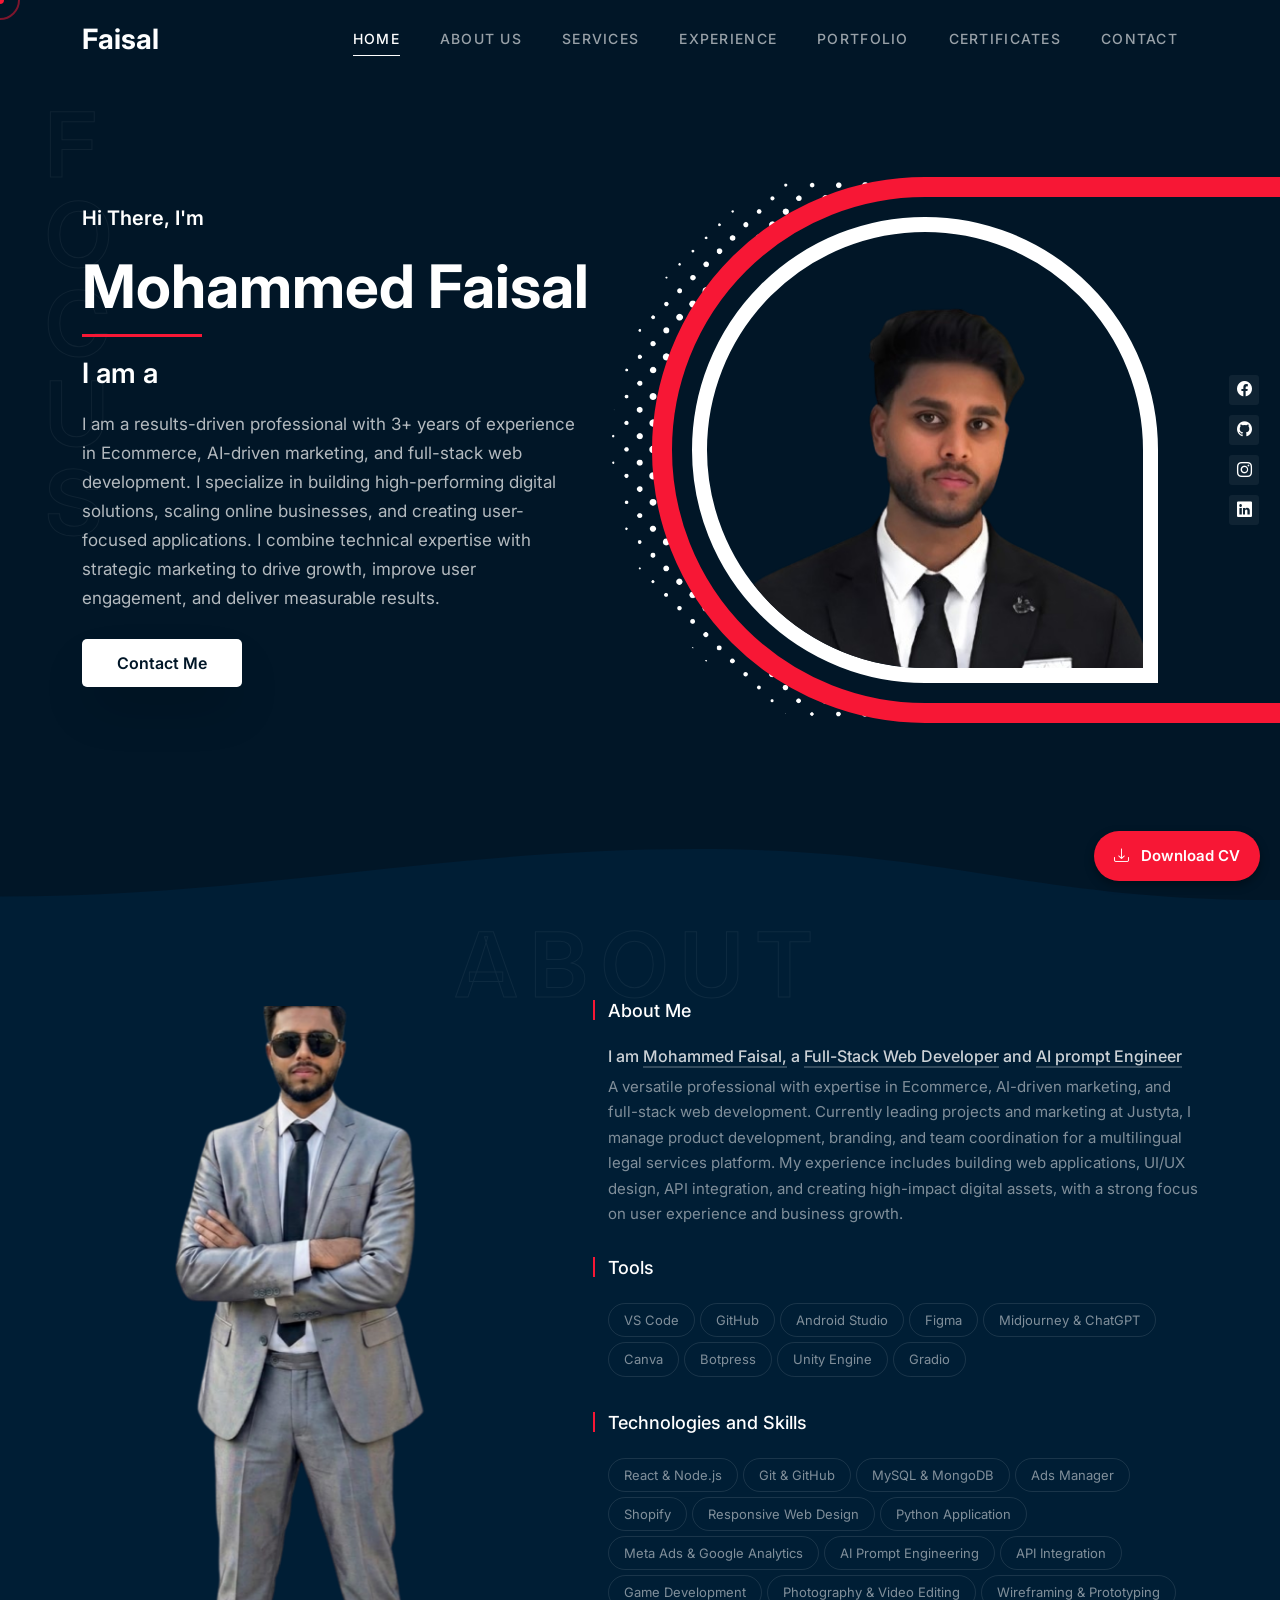
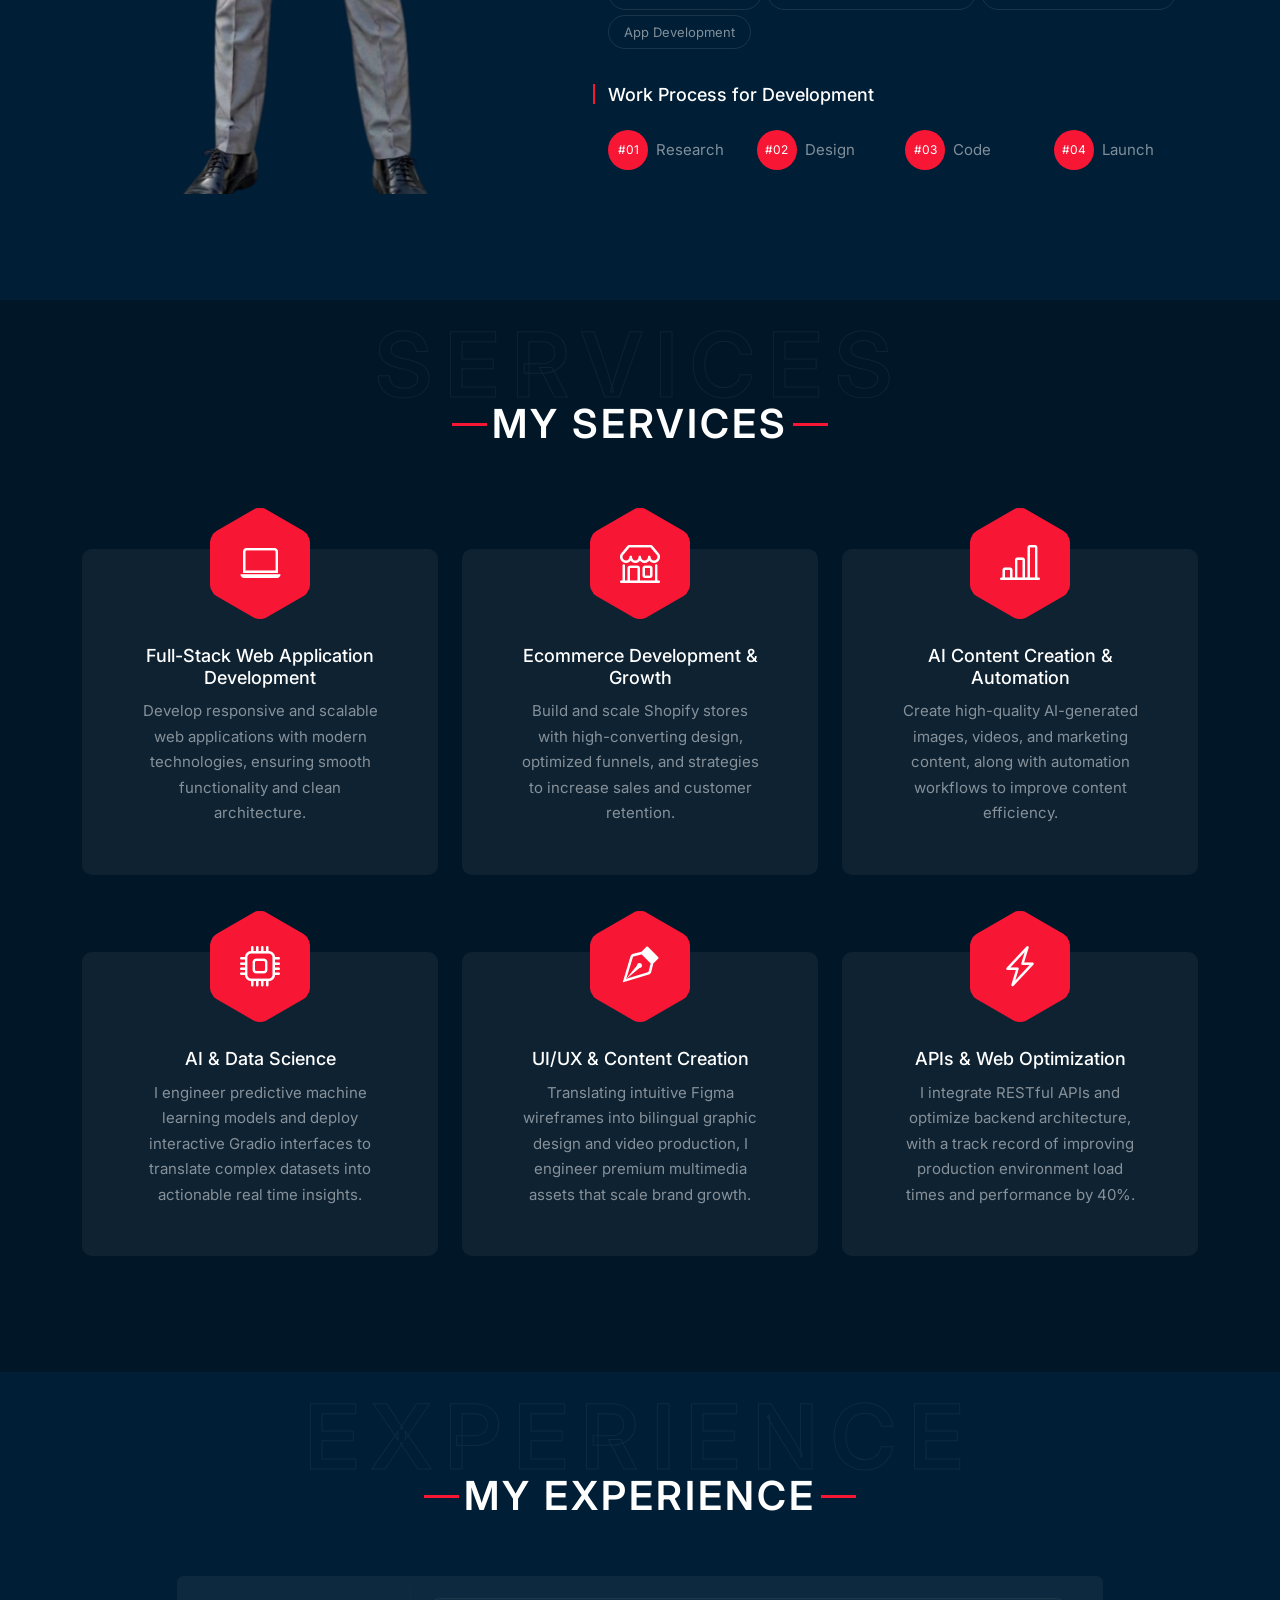
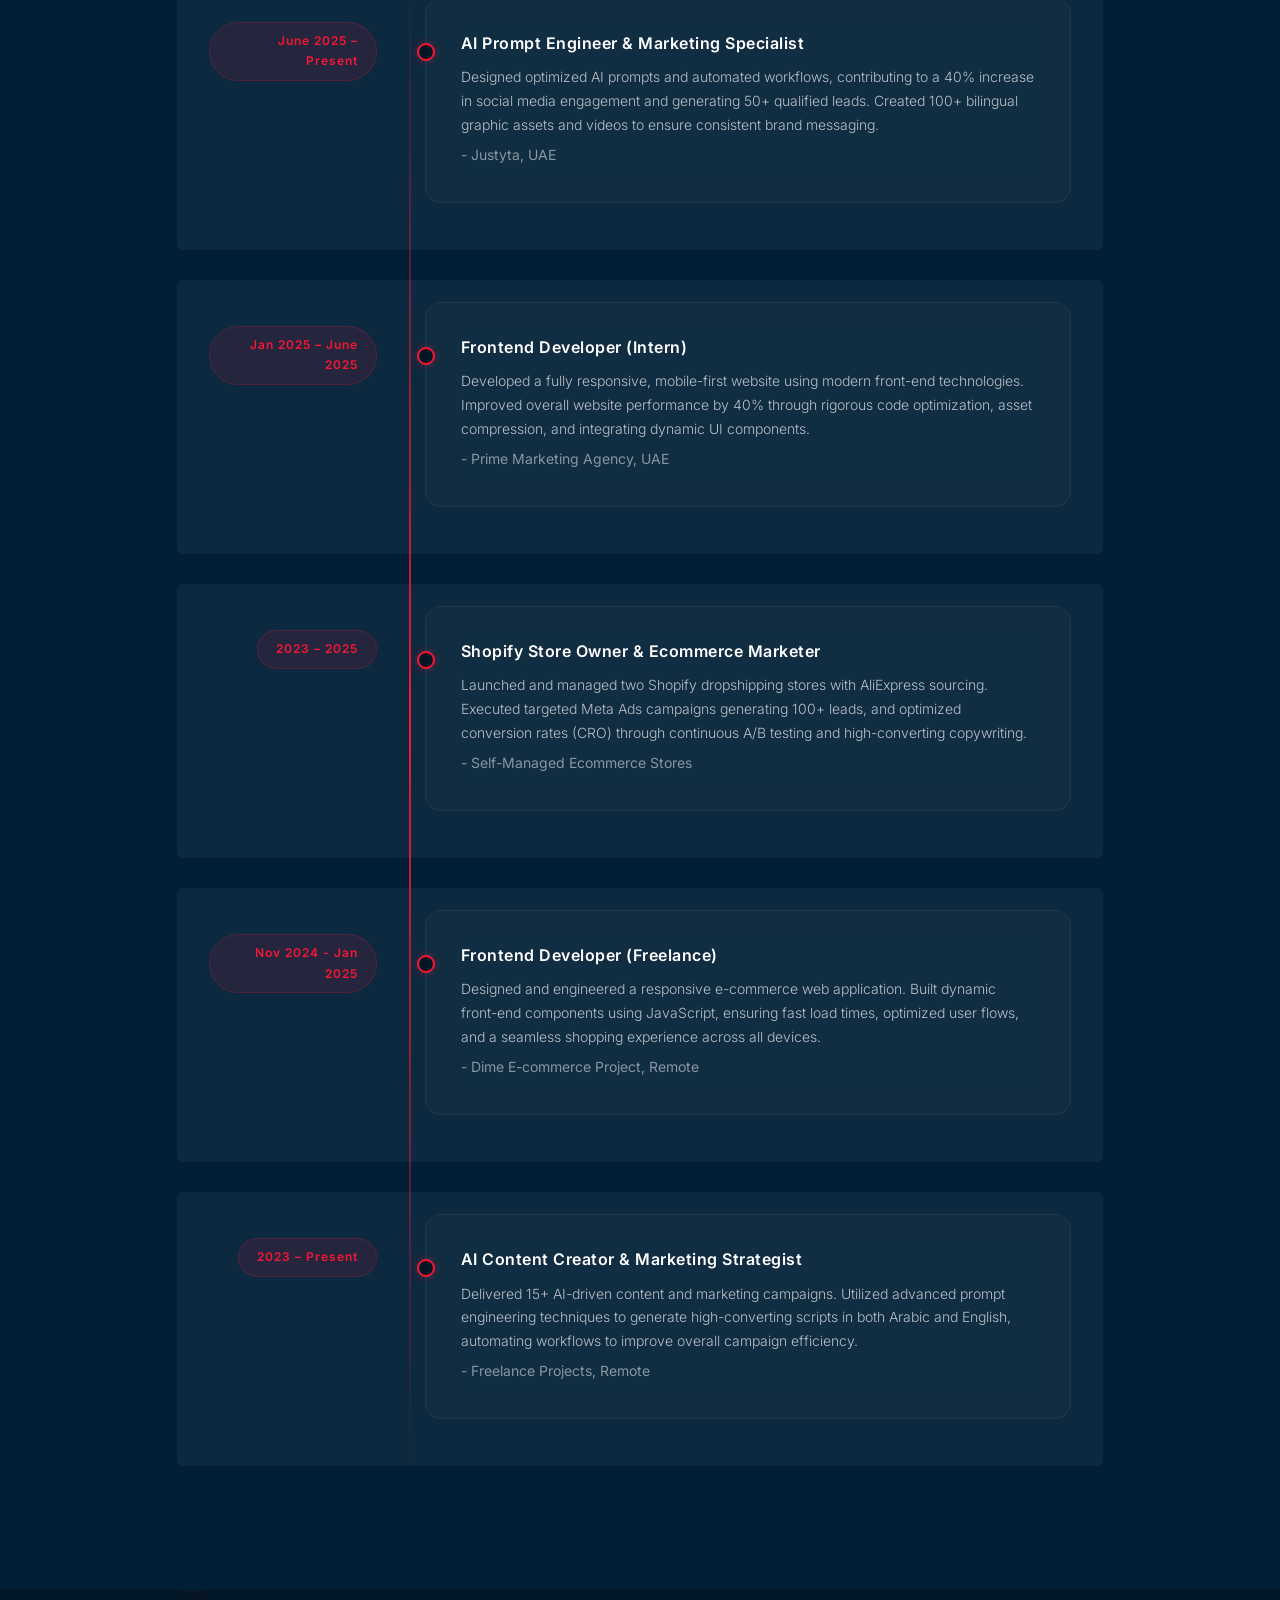
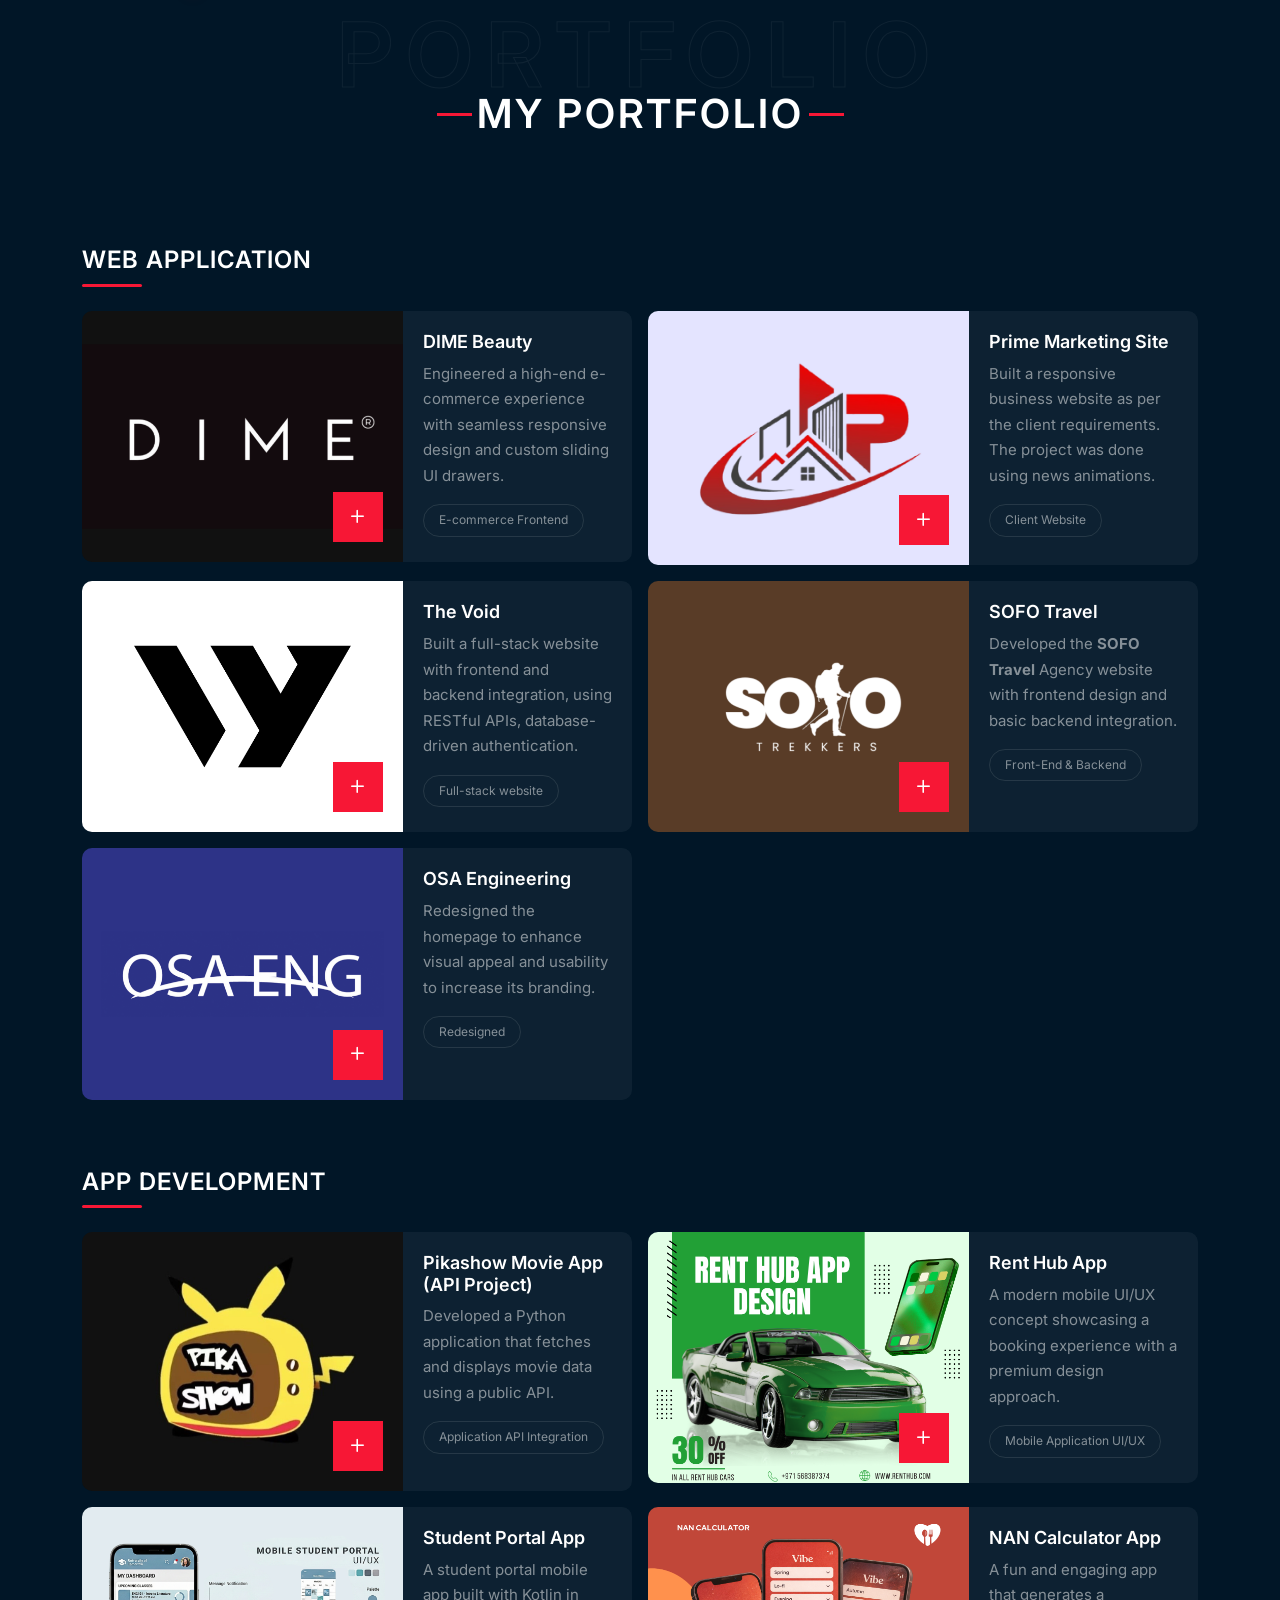
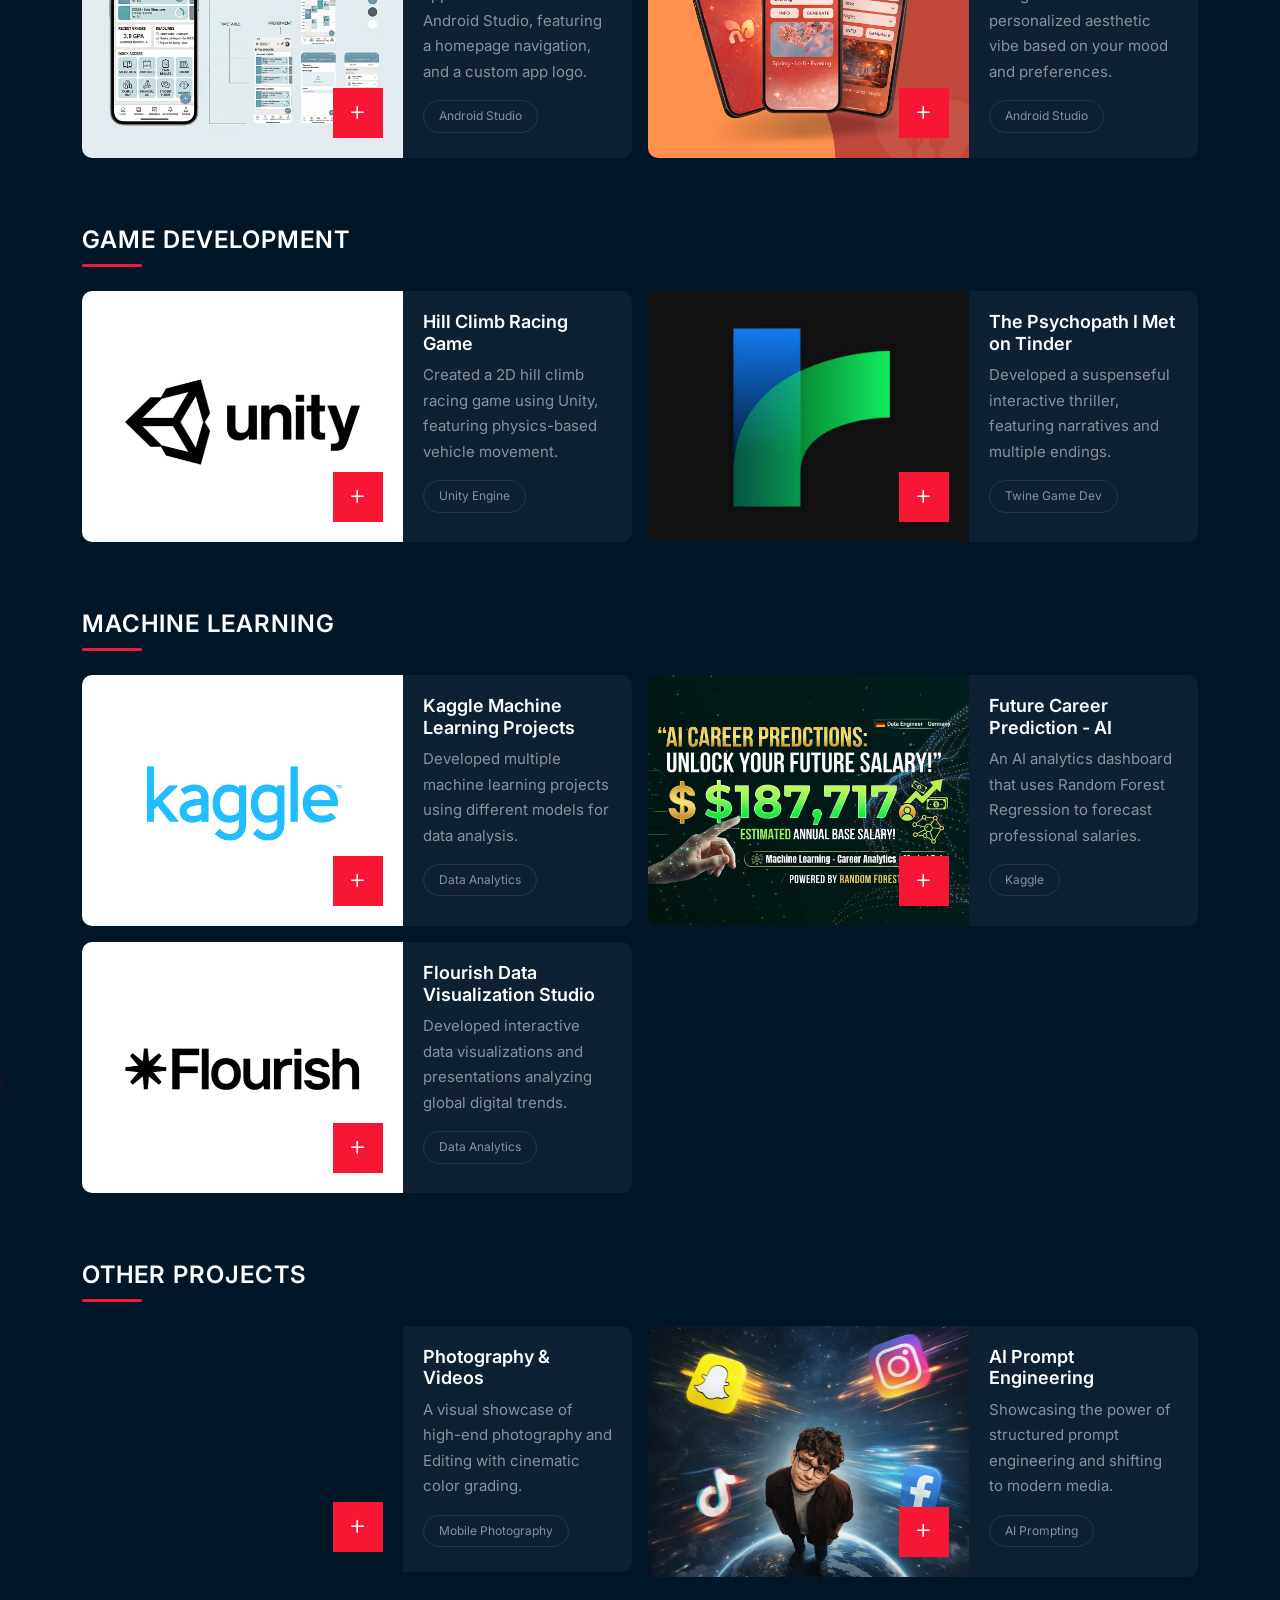
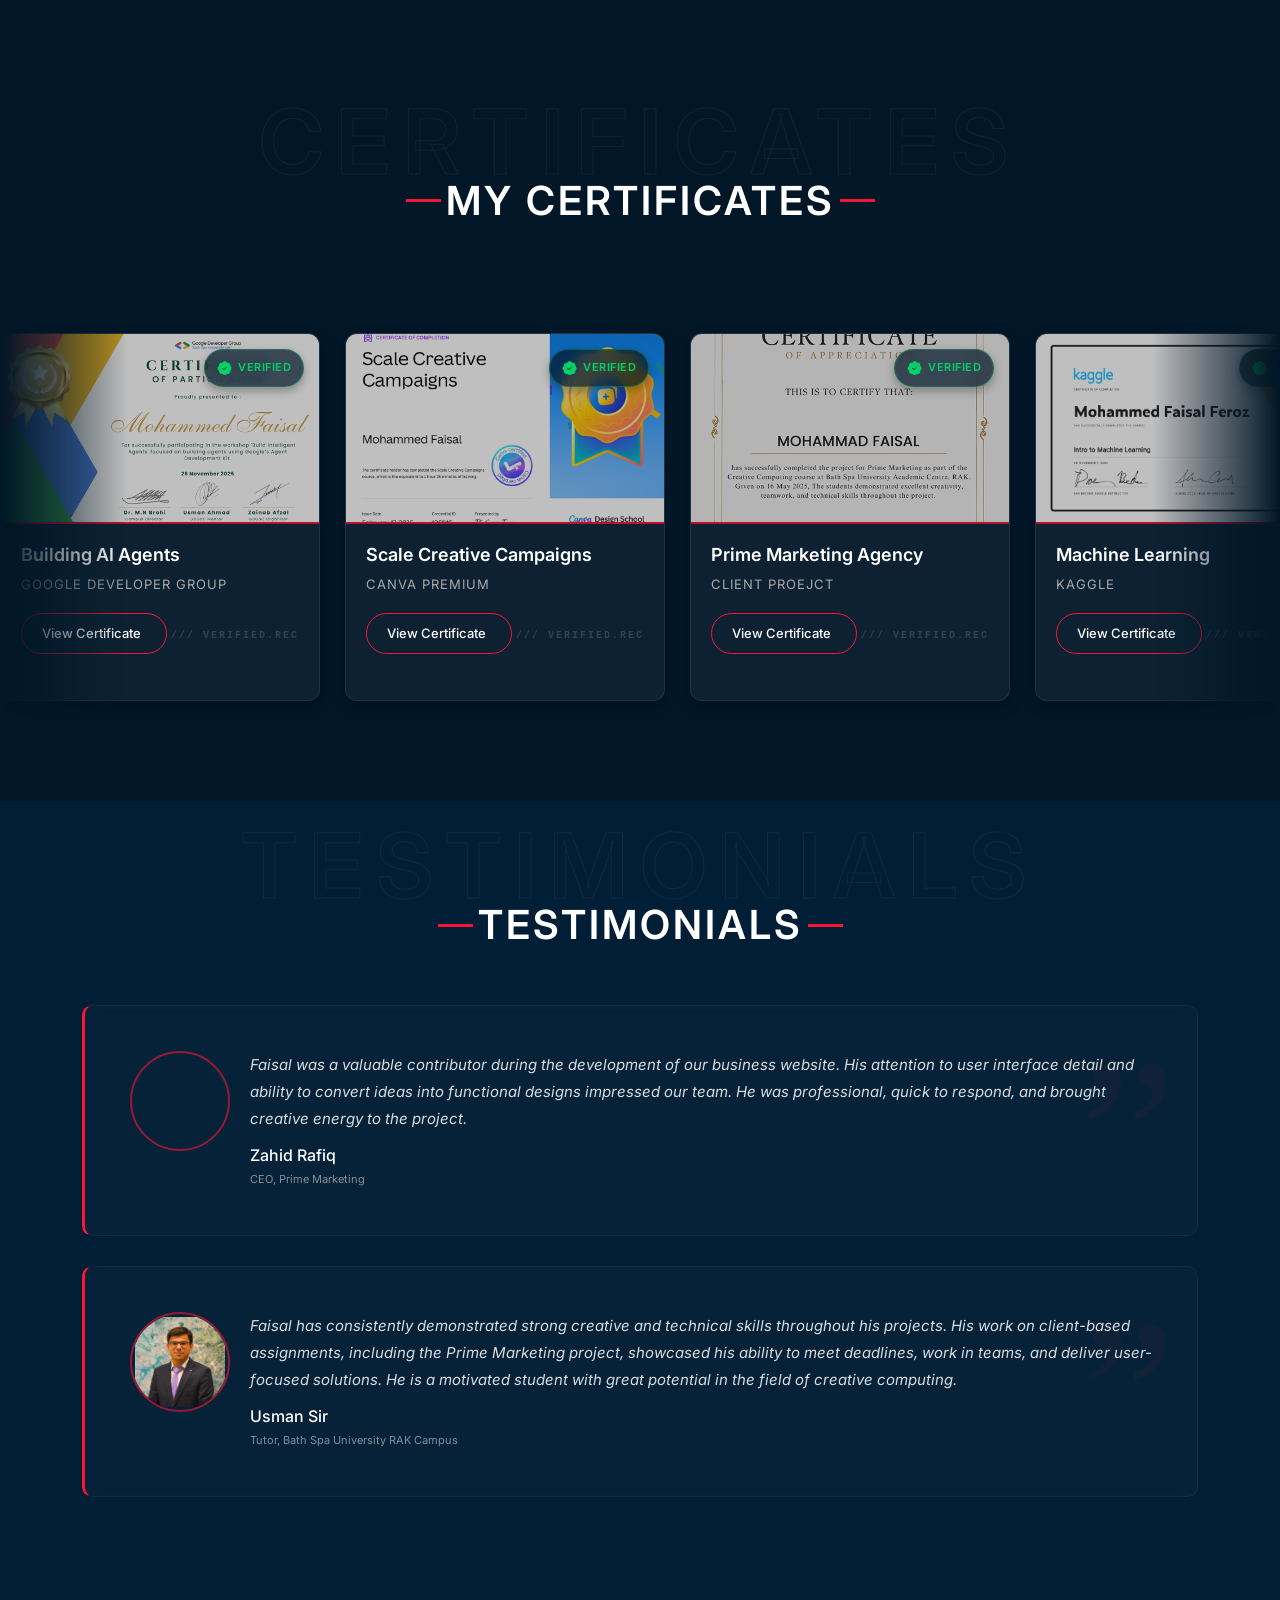
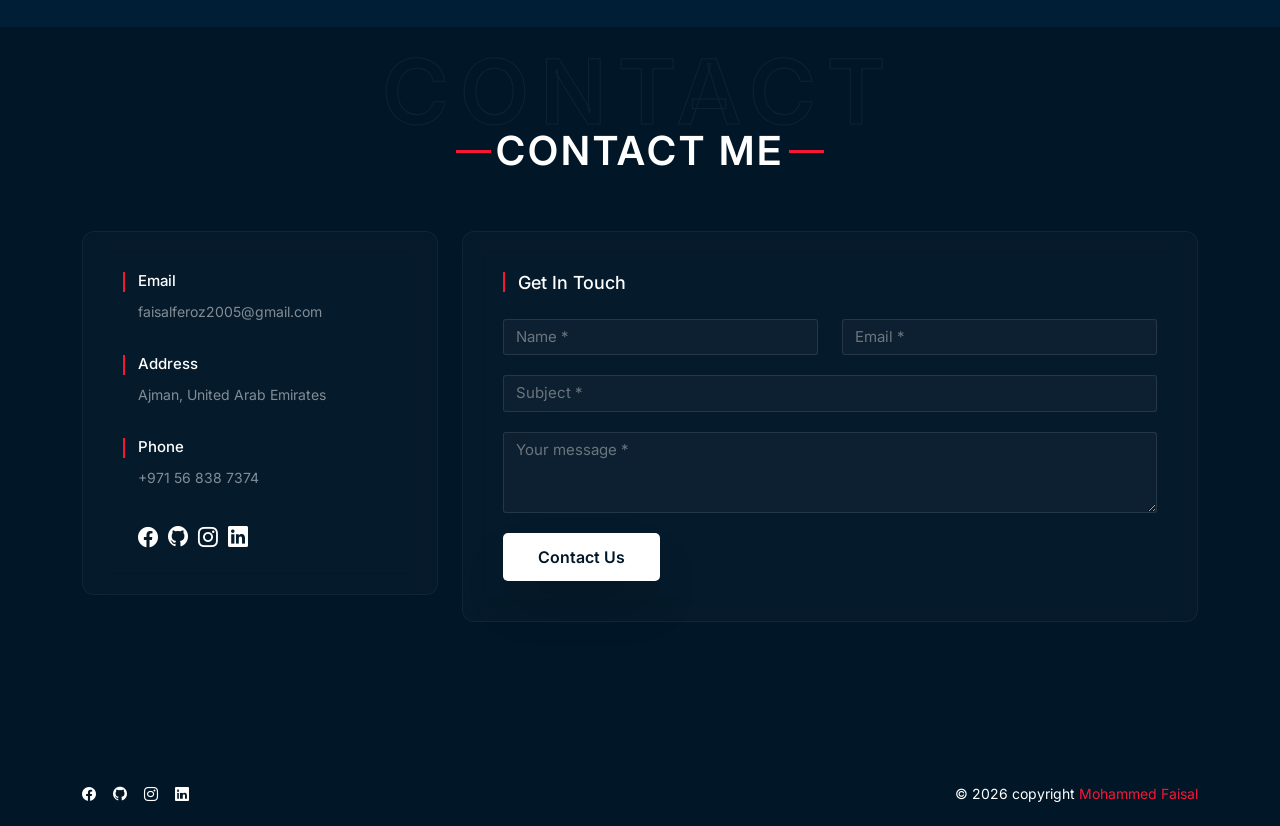
==== commit c1df80ad: "My Portfolio" ====
--- a/index.html
+++ b/index.html
@@ -81,9 +81,9 @@
             
             <div class="social-share nav d-none d-lg-flex" style="z-index: 2;">
                 <a href="https://www.facebook.com/share/1FdmRyuuid/"><i class="bi bi-facebook"></i></a>
-                <a href="https://x.com/X_Faisal58?t=l44Ciq0fOyJm12BMrrdRIw&s=09"><i class="bi bi-twitter"></i></a>
+                <a href="https://github.com/mohamfaisal"><i class="bi bi-github"></i></a>
                 <a href="https://www.instagram.com/5aisal.me?igsh=dmY3aWQ2M2pqYTI4"><i class="bi bi-instagram"></i></a>
-                <a href="https://www.linkedin.com/in/mohammed-faisal-169824280..."><i class="bi bi-linkedin"></i></a>
+                <a href="https://www.linkedin.com/in/mohamfaisal/"><i class="bi bi-linkedin"></i></a>
             </div>
             
             <div class="placeholder" style="z-index: 1;">
@@ -902,13 +902,13 @@
                                 <div class="sm-title">
                                     <h3>Email</h3>
                                 </div>
-                                <p>faisalferoz2005@gmail.com<br />mohamfaisal58@gmail.com</p>
+                                <p>faisalferoz2005@gmail.com</p>
                             </div>
                             <div class="contact-name">
                                 <div class="sm-title">
                                     <h3>Address</h3>
                                 </div>
-                                <p>Al Nuimiya - 2 <br>Ajman, United Arab Emirates</p>
+                                <p>Ajman, United Arab Emirates</p>
                             </div>
                             <div class="contact-name">
                                 <div class="sm-title">
@@ -920,8 +920,8 @@
                                 <a href="https://www.facebook.com/share/1FdmRyuuid/">
                                     <i class="bi bi-facebook"></i>
                                 </a>
-                                <a href="https://x.com/X_Faisal58?t=l44Ciq0fOyJm12BMrrdRIw&s=09">
-                                    <i class="bi bi-twitter"></i>
+                                <a href="https://github.com/mohamfaisal">
+                                    <i class="bi bi-github"></i>
                                 </a>
                                 <a href="https://www.instagram.com/5aisal.me?igsh=dmY3aWQ2M2pqYTI4">
                                     <i class="bi bi-instagram"></i>
@@ -998,8 +998,8 @@
                         <a href="https://www.facebook.com/share/1FdmRyuuid/">
                             <i class="bi bi-facebook"></i>
                         </a>
-                        <a href="https://x.com/X_Faisal58?t=l44Ciq0fOyJm12BMrrdRIw&s=09">
-                            <i class="bi bi-twitter"></i>
+                        <a href="https://github.com/mohamfaisal">
+                            <i class="bi bi-github"></i>
                         </a>
                         <a href="https://www.instagram.com/5aisal.me?igsh=dmY3aWQ2M2pqYTI4">
                             <i class="bi bi-instagram"></i>
--- a/static/css/dark/style.css
+++ b/static/css/dark/style.css
@@ -2446,4 +2446,83 @@
 /* Triggers the bar to grow on hover */
 .experience-card:hover::before {
   transform: scaleY(1);
+}
+
+/* =========================================
+   Premium Contact Section Animations
+========================================= */
+
+/* 1. Floating Glassmorphism Cards */
+.contact-info, .contact-form {
+    background: rgba(255, 255, 255, 0.02);
+    border: 1px solid rgba(255, 255, 255, 0.05);
+    border-radius: 12px;
+    padding: 40px;
+    backdrop-filter: blur(12px);
+    -webkit-backdrop-filter: blur(12px);
+    transition: all 0.4s cubic-bezier(0.175, 0.885, 0.32, 1.275);
+}
+
+.contact-info:hover, .contact-form:hover {
+    border-color: rgba(247, 23, 53, 0.3);
+    transform: translateY(-5px);
+    box-shadow: 0 15px 35px -10px rgba(247, 23, 53, 0.15);
+}
+
+/* 2. Neon Focus Input Fields */
+.contact-form .form-control {
+    background: rgba(255, 255, 255, 0.03);
+    border: 1px solid rgba(255, 255, 255, 0.1);
+    color: #fff;
+    transition: all 0.3s ease;
+}
+
+.contact-form .form-control:focus {
+    background: rgba(255, 255, 255, 0.05);
+    border-color: #f71735;
+    box-shadow: 0 0 15px rgba(247, 23, 53, 0.25);
+    outline: none;
+}
+
+/* 3. Bouncing Social Icons */
+.contact-info .social-share a i {
+    transition: all 0.3s cubic-bezier(0.175, 0.885, 0.32, 1.275);
+    display: inline-block;
+}
+
+.contact-info .social-share a:hover i {
+    color: #f71735;
+    transform: translateY(-4px) scale(1.15);
+    text-shadow: 0 5px 10px rgba(247, 23, 53, 0.4);
+}
+
+/* 4. Liquid Fill Submit Button */
+.contact-form .px-btn.px-btn-white {
+    position: relative;
+    overflow: hidden;
+    z-index: 1;
+    transition: color 0.4s ease;
+    border: none;
+}
+
+.contact-form .px-btn.px-btn-white::after {
+    content: "";
+    position: absolute;
+    bottom: 0; 
+    left: 0;
+    width: 100%; 
+    height: 100%;
+    background: #f71735;
+    z-index: -1;
+    transform: scaleY(0);
+    transform-origin: bottom center;
+    transition: transform 0.4s cubic-bezier(0.19, 1, 0.22, 1);
+}
+
+.contact-form .px-btn.px-btn-white:hover {
+    color: #ffffff;
+}
+
+.contact-form .px-btn.px-btn-white:hover::after {
+    transform: scaleY(1);
 }
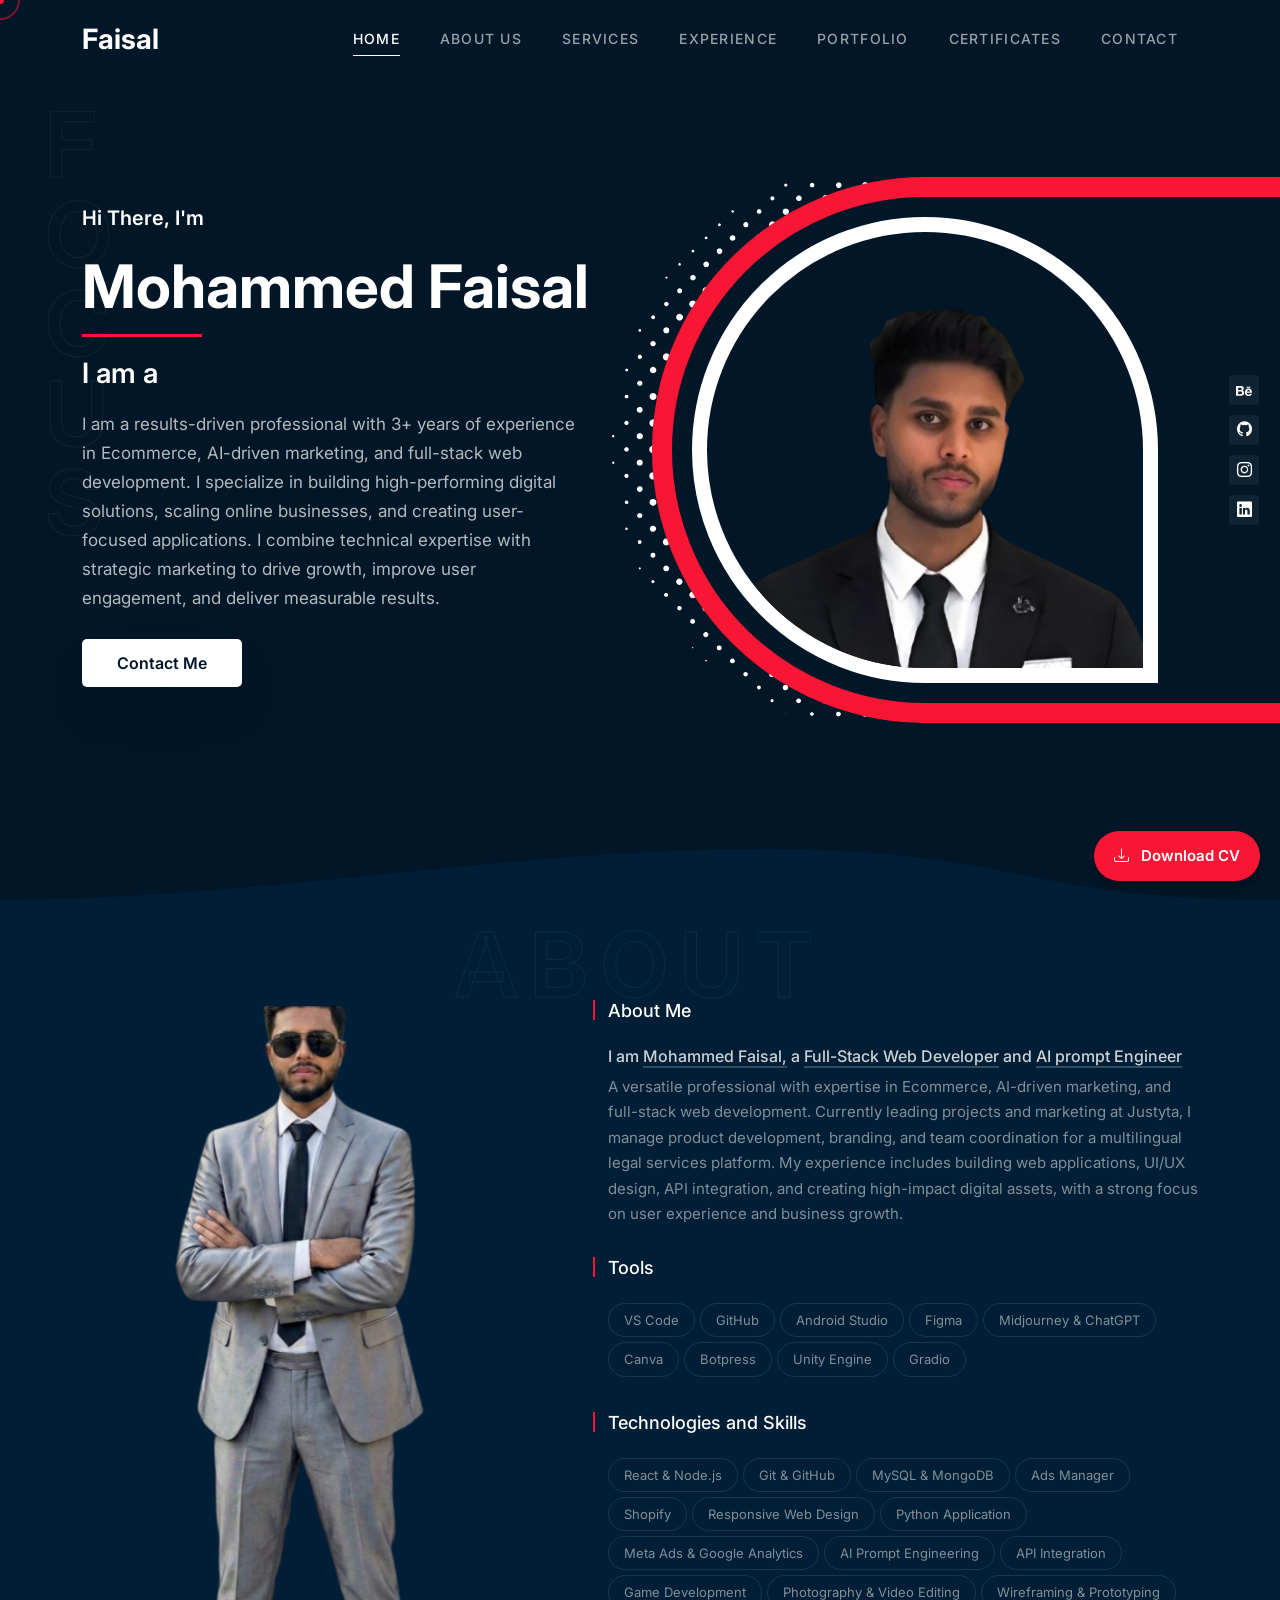
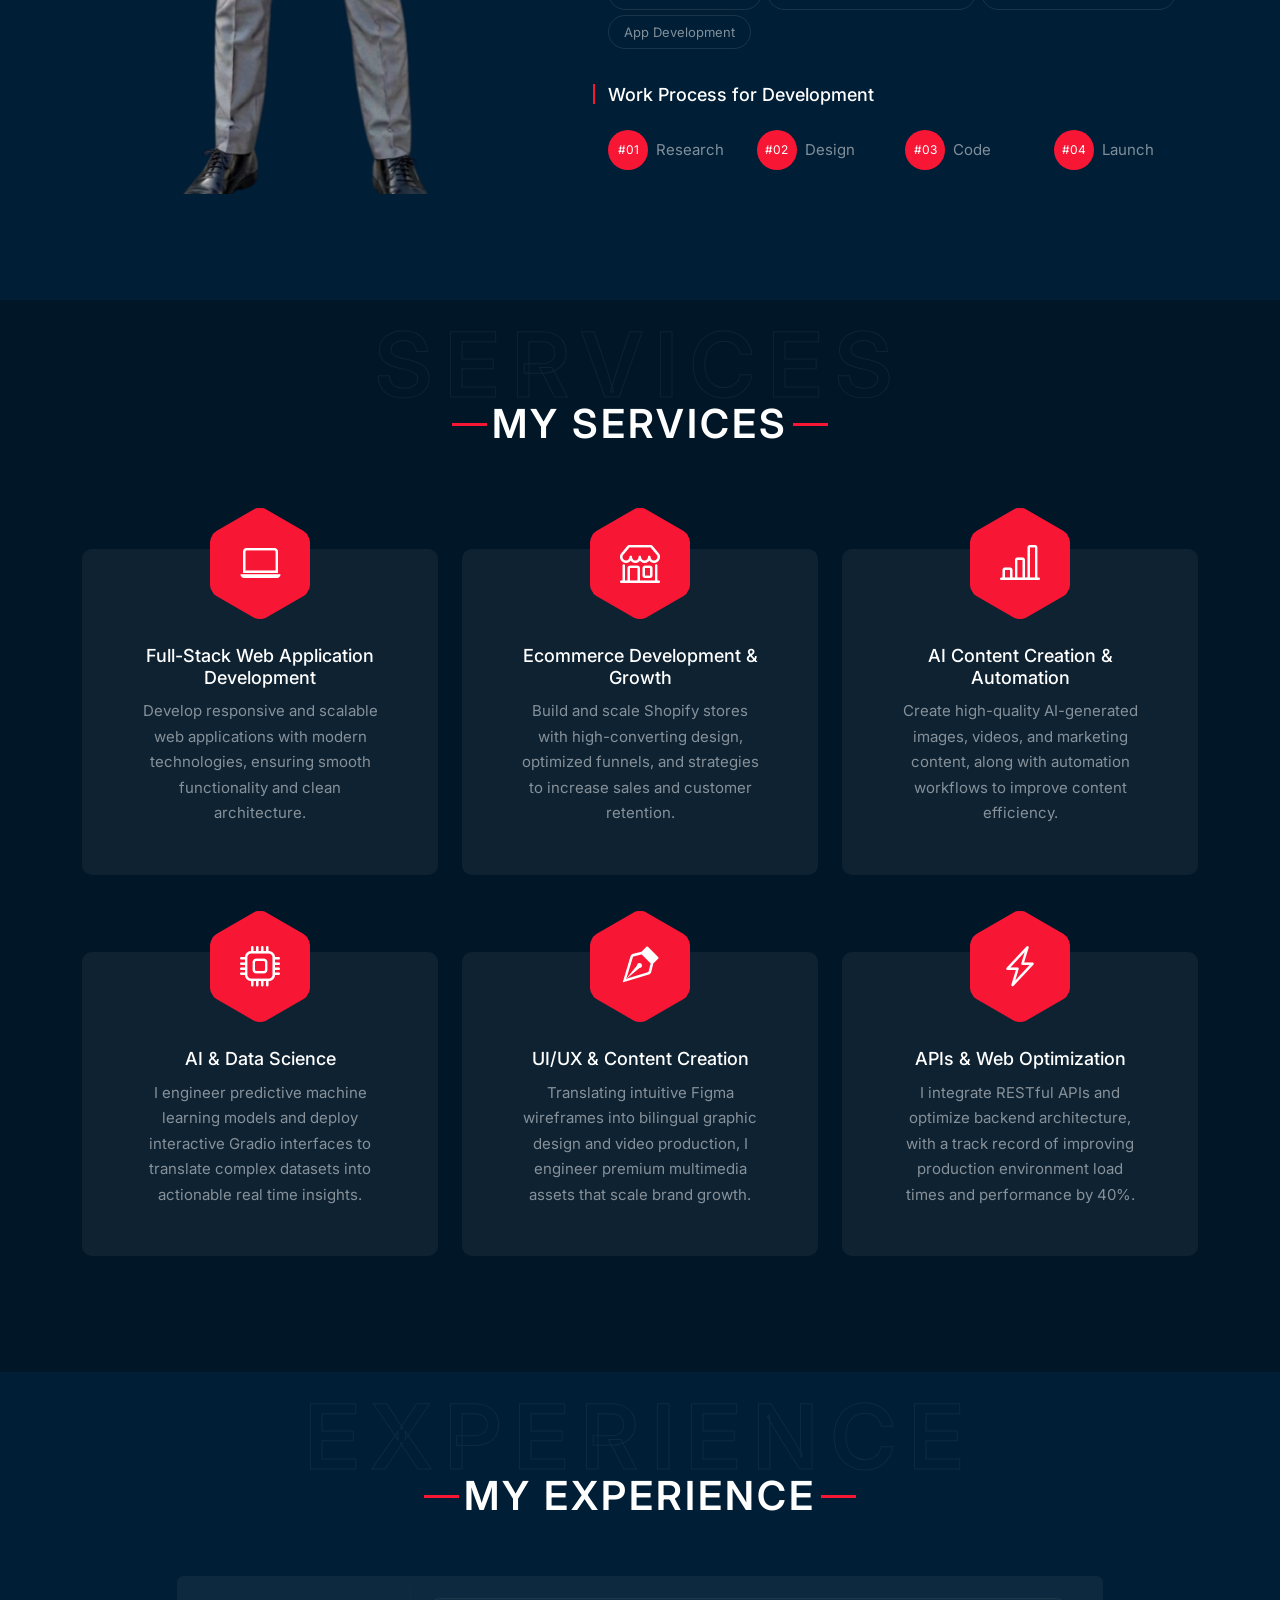
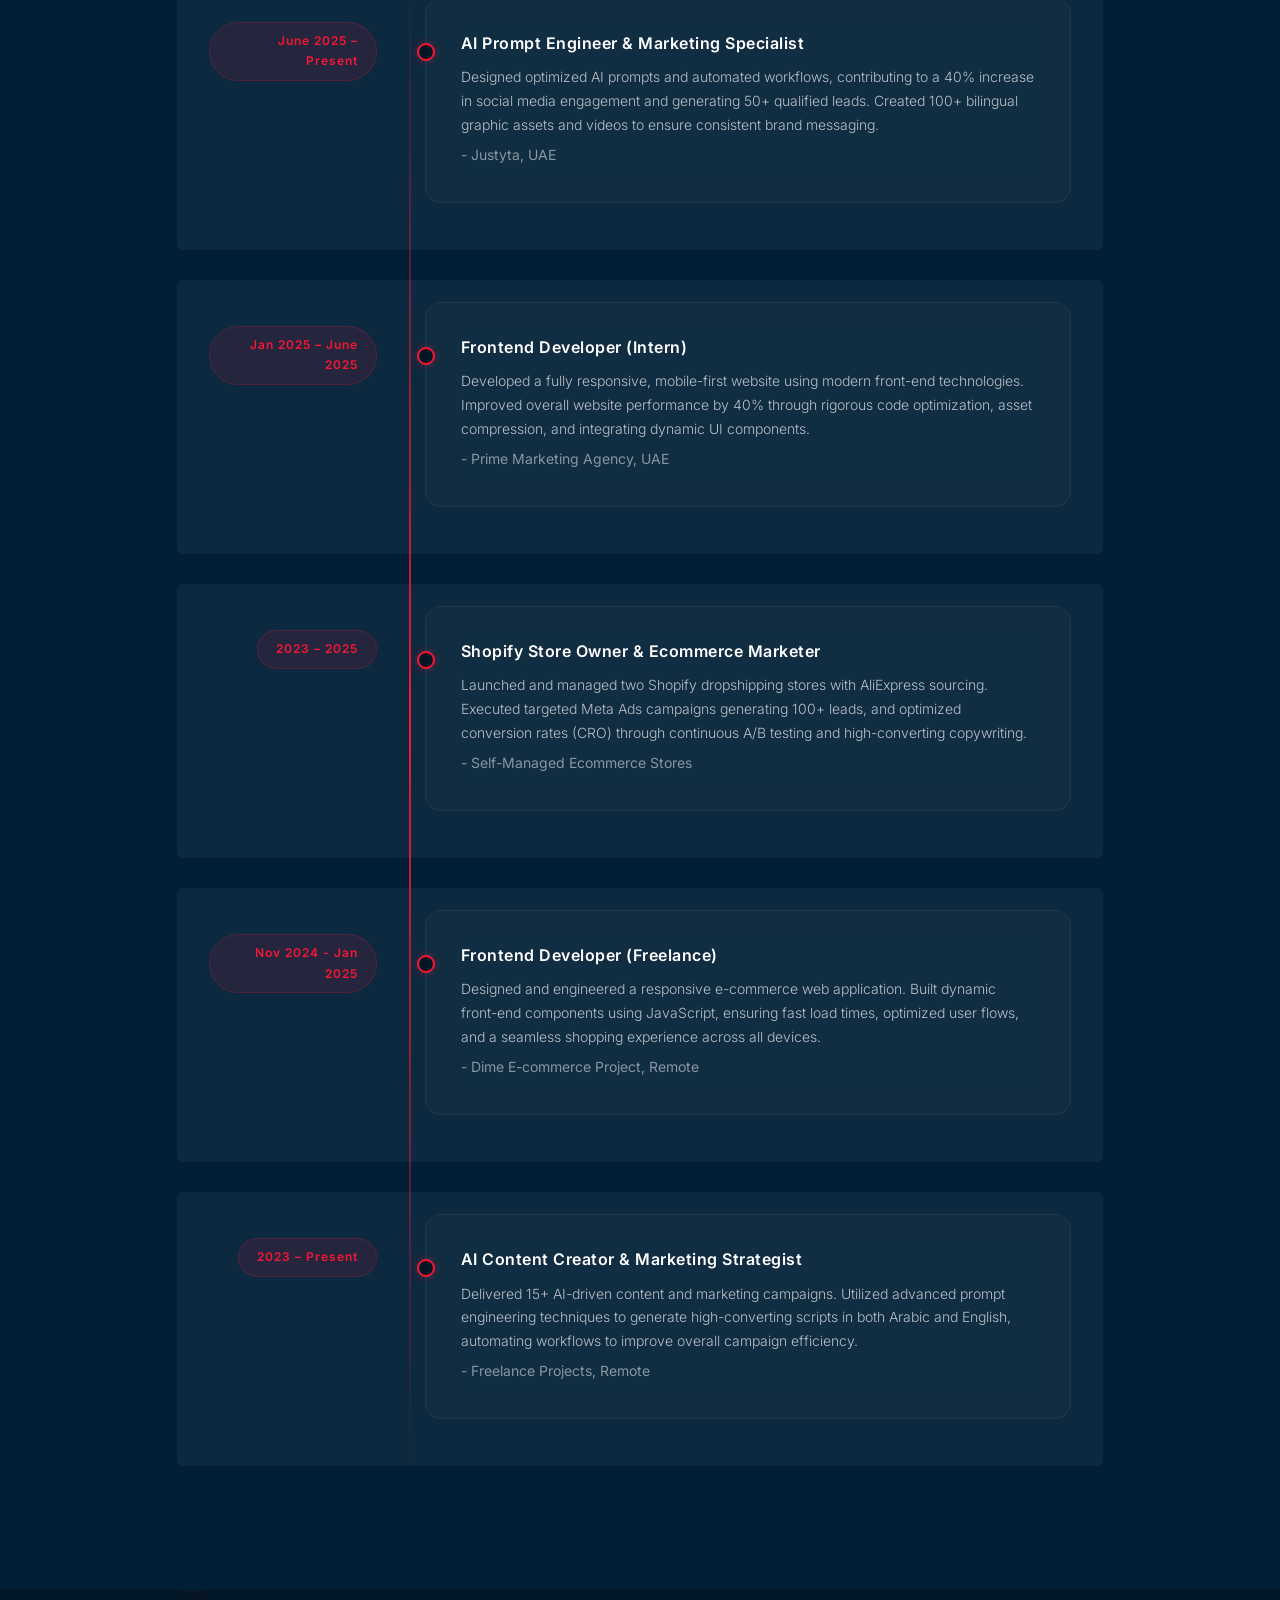
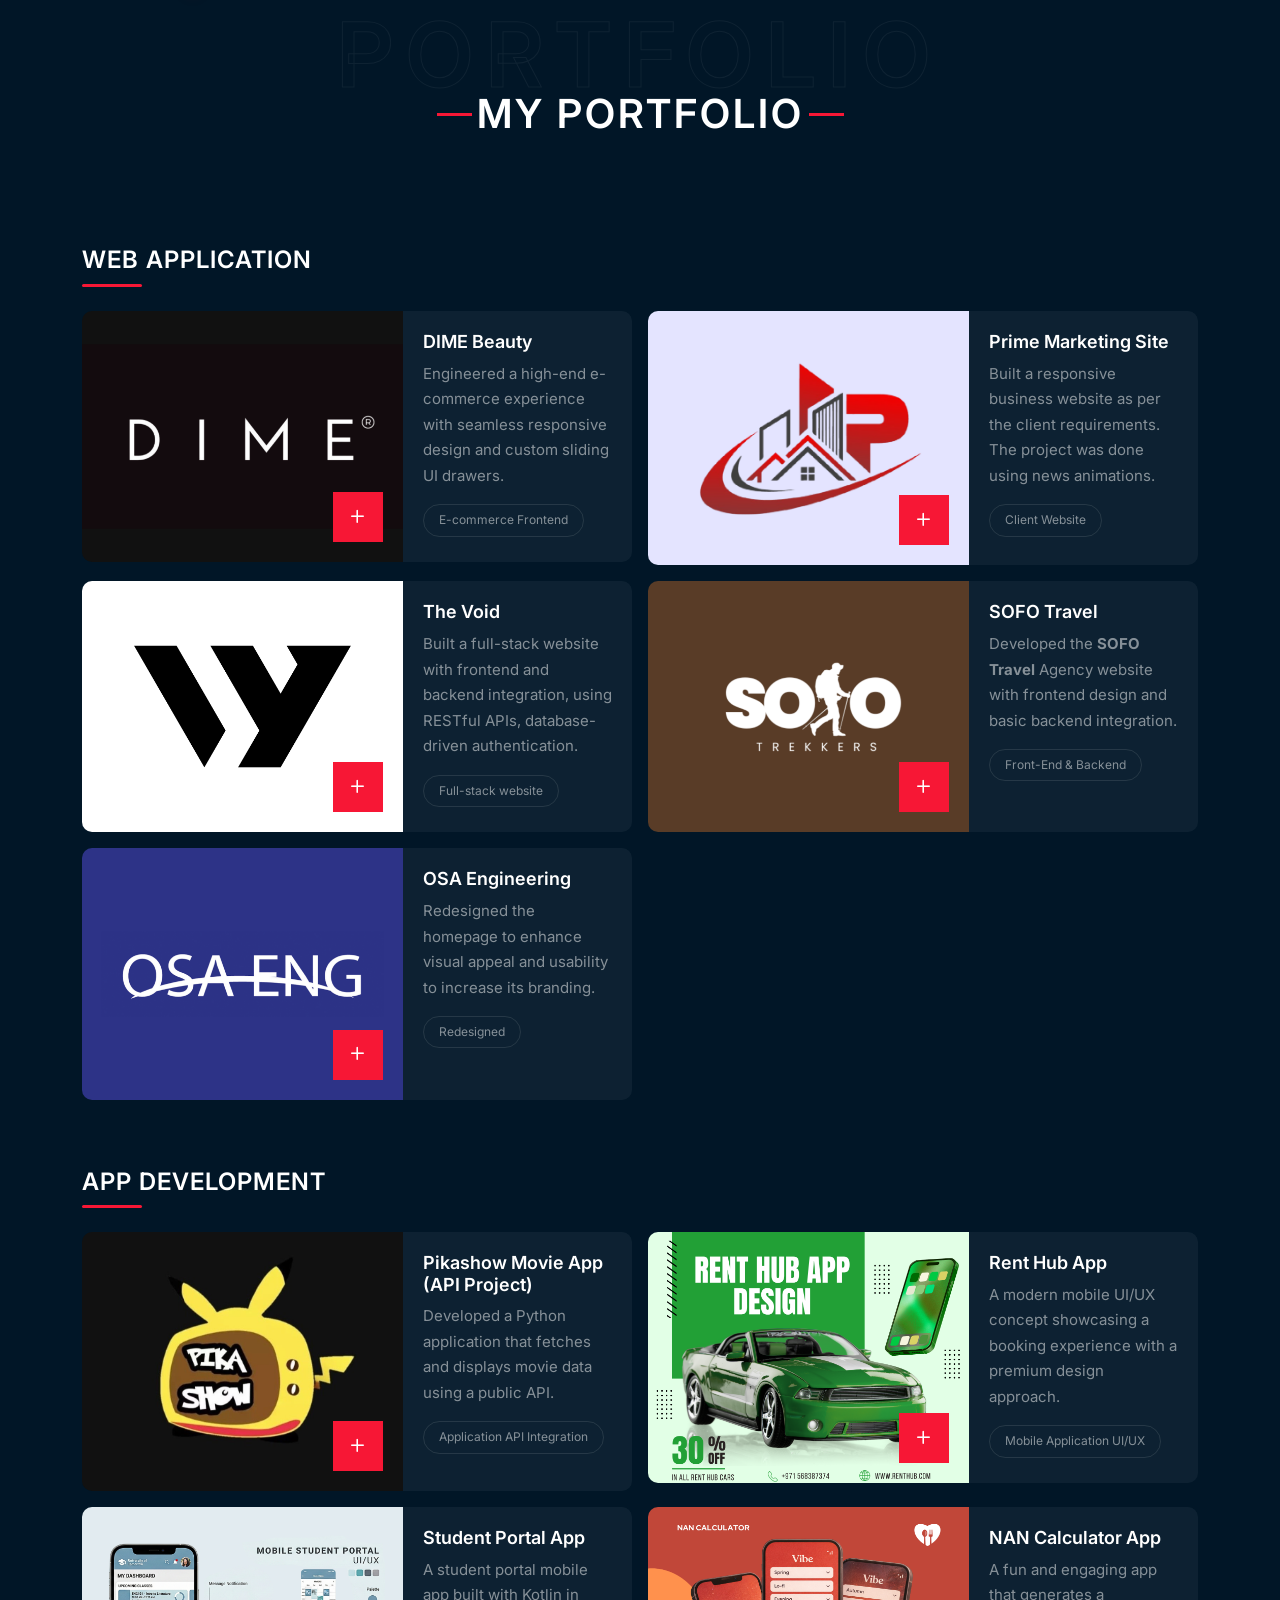
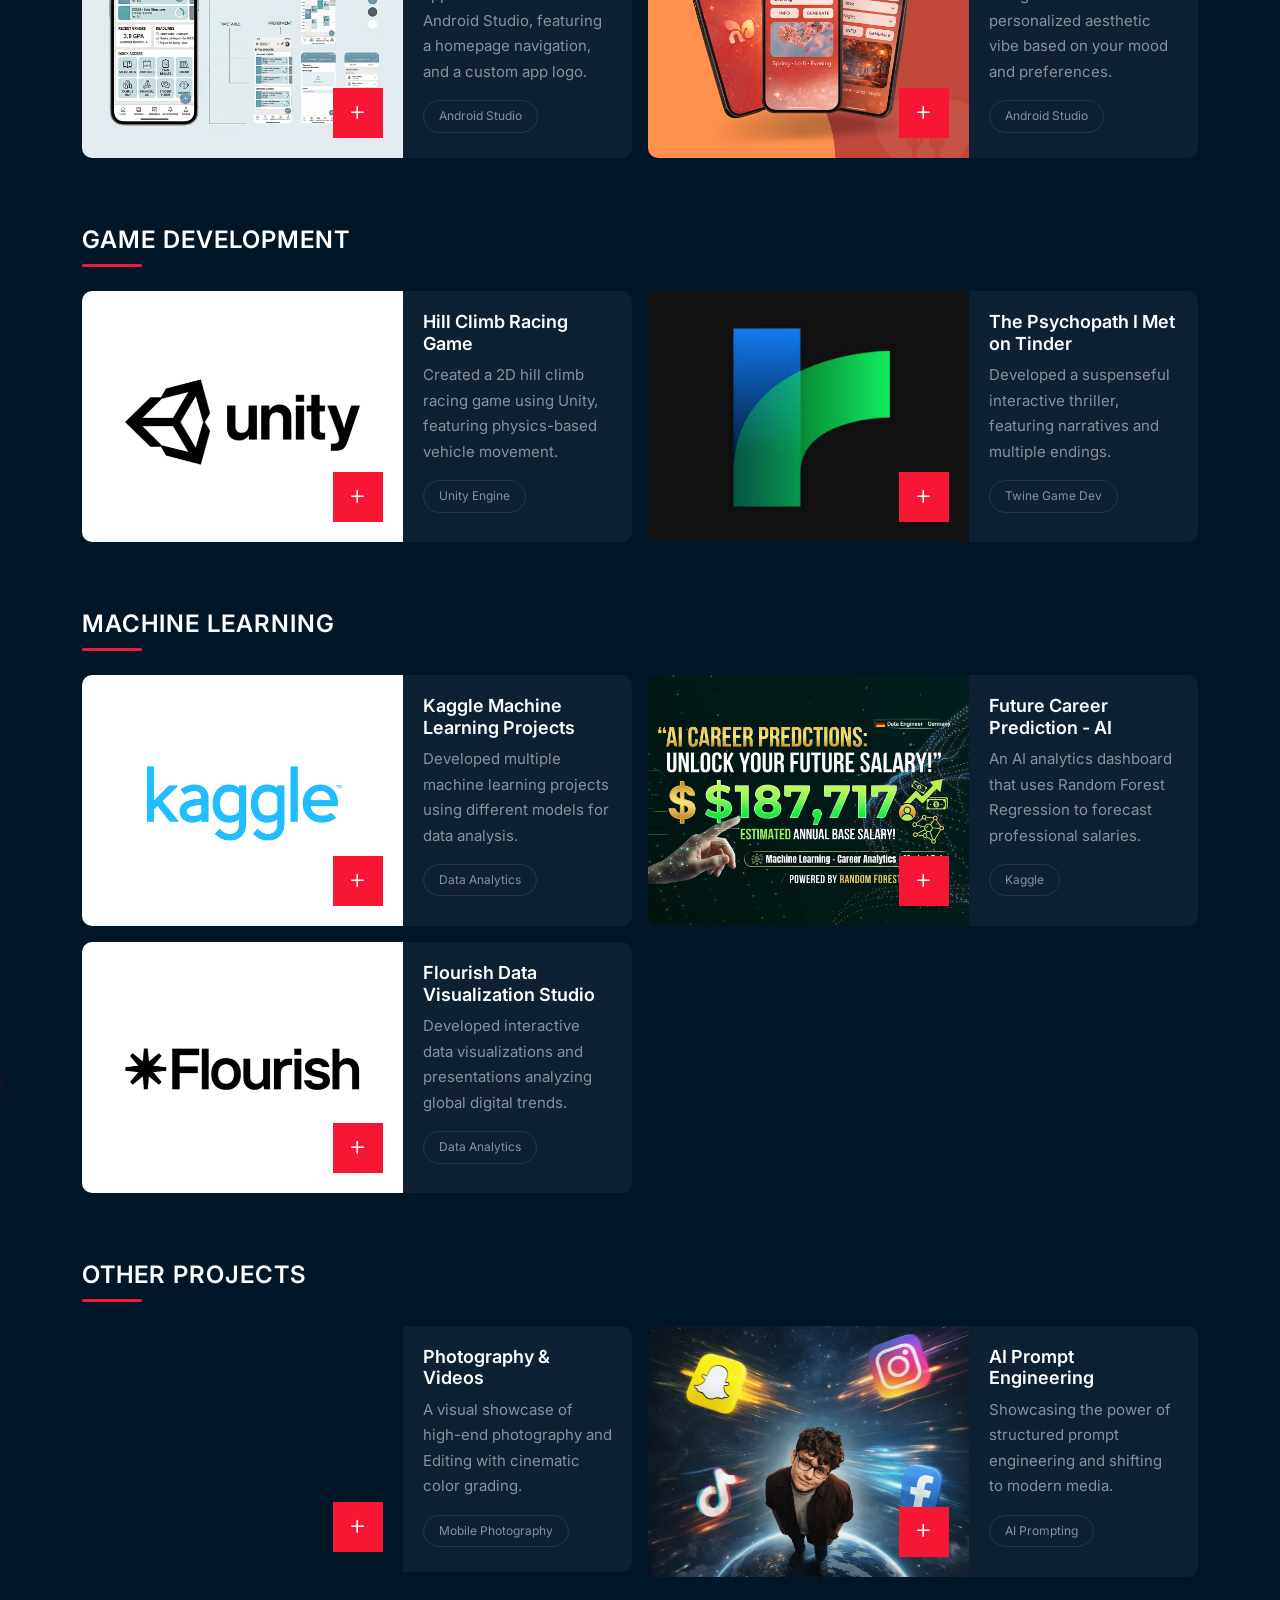
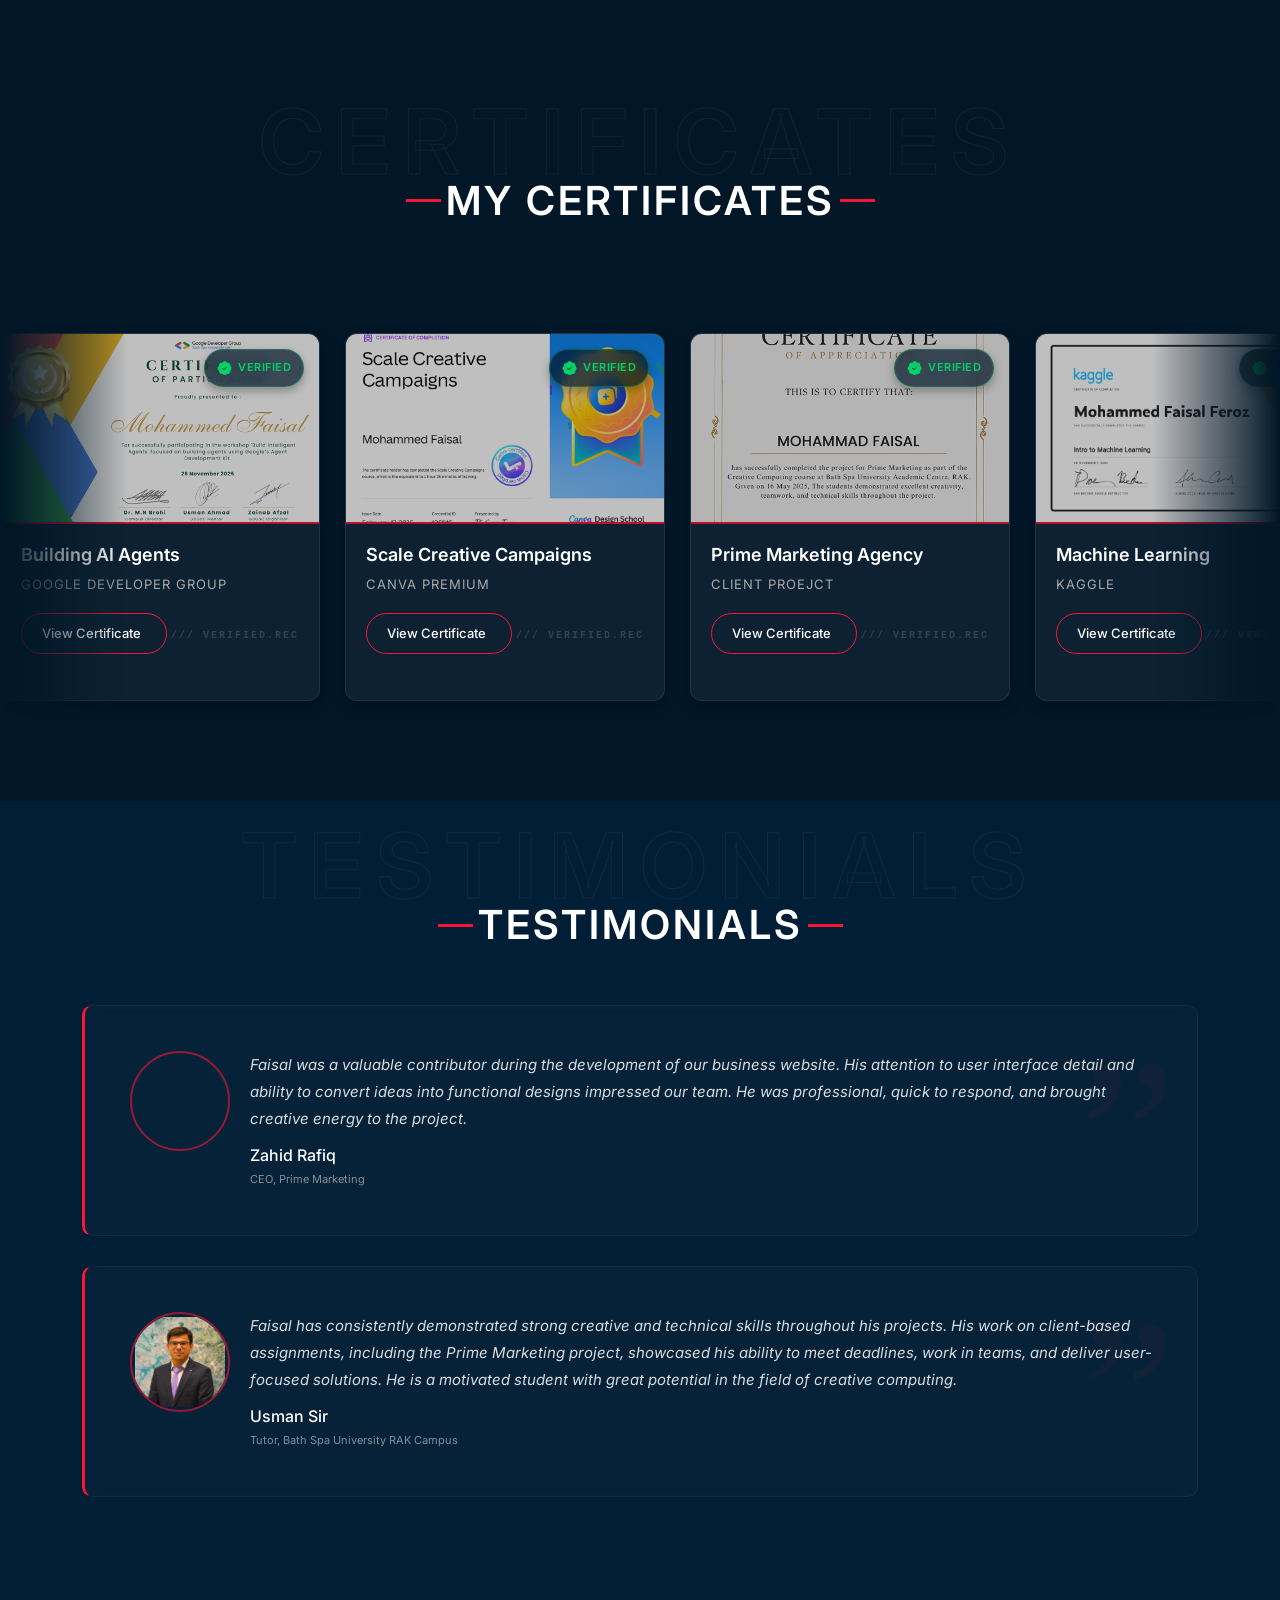
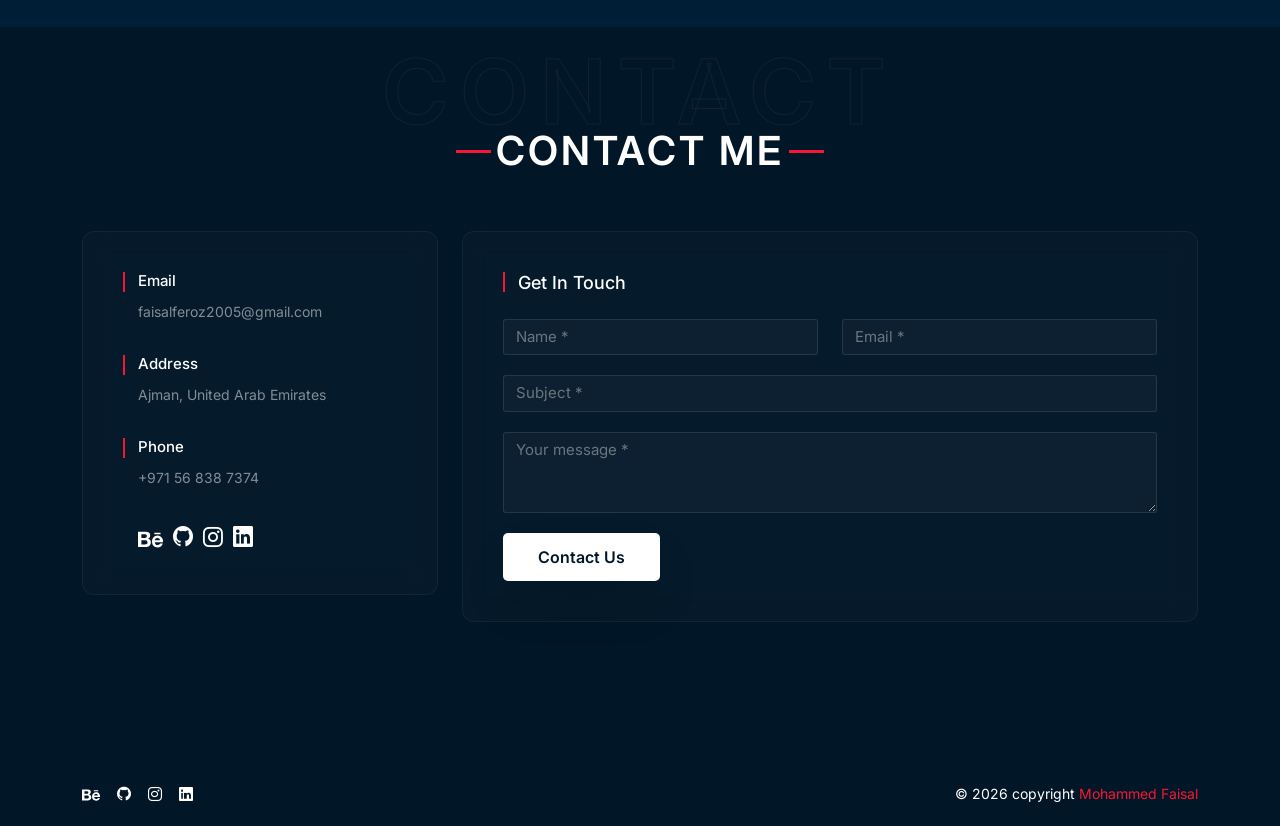
==== commit 7ab07f9d: "My Portfolio" ====
--- a/index.html
+++ b/index.html
@@ -80,7 +80,11 @@
             <div id="particles-js" style="position: absolute; width: 100%; height: 100%; top: 0; left: 0; z-index: 0;"></div>
             
             <div class="social-share nav d-none d-lg-flex" style="z-index: 2;">
-                <a href="https://www.facebook.com/share/1FdmRyuuid/"><i class="bi bi-facebook"></i></a>
+                <a href="https://www.behance.net/mohammedfaisal55">
+                    <svg xmlns="http://www.w3.org/2000/svg" width="16" height="16" fill="currentColor" class="bi bi-behance" viewBox="0 0 16 16">
+                        <path d="M4.654 3c.461 0 .887.035 1.278.14.39.07.711.216.996.391s.497.426.641.747c.14.32.216.711.216 1.137 0 .496-.106.922-.356 1.242-.215.32-.566.606-.997.817.606.176 1.067.496 1.348.922s.461.957.461 1.563c0 .496-.105.922-.285 1.278a2.3 2.3 0 0 1-.782.887c-.32.215-.711.39-1.137.496a5.3 5.3 0 0 1-1.278.176L0 12.803V3zm-.285 3.978c.39 0 .71-.105.957-.285.246-.18.355-.497.355-.887 0-.216-.035-.426-.105-.567a1 1 0 0 0-.32-.355 1.8 1.8 0 0 0-.461-.176c-.176-.035-.356-.035-.567-.035H2.17v2.31c0-.005 2.2-.005 2.2-.005zm.105 4.193c.215 0 .426-.035.606-.07.176-.035.356-.106.496-.216s.25-.215.356-.39c.07-.176.14-.391.14-.641 0-.496-.14-.852-.426-1.102-.285-.215-.676-.32-1.137-.32H2.17v2.734h2.305zm6.858-.035q.428.427 1.278.426c.39 0 .746-.106 1.032-.286q.426-.32.53-.64h1.74c-.286.851-.712 1.457-1.278 1.848-.566.355-1.243.566-2.06.566a4.1 4.1 0 0 1-1.527-.285 2.8 2.8 0 0 1-1.137-.782 2.85 2.85 0 0 1-.712-1.172c-.175-.461-.25-.957-.25-1.528 0-.531.07-1.032.25-1.493.18-.46.426-.852.747-1.207.32-.32.711-.606 1.137-.782a4 4 0 0 1 1.493-.285c.606 0 1.137.105 1.598.355.46.25.817.532 1.102.958.285.39.496.851.641 1.348.07.496.105.996.07 1.563h-5.15c0 .58.21 1.11.496 1.396m2.24-3.732c-.25-.25-.642-.391-1.103-.391-.32 0-.566.07-.781.176s-.356.25-.496.39a.96.96 0 0 0-.25.497c-.036.175-.07.32-.07.46h3.196c-.07-.526-.25-.882-.497-1.132zm-3.127-3.728h3.978v.957h-3.978z"/>
+                    </svg>
+                </a>
                 <a href="https://github.com/mohamfaisal"><i class="bi bi-github"></i></a>
                 <a href="https://www.instagram.com/5aisal.me?igsh=dmY3aWQ2M2pqYTI4"><i class="bi bi-instagram"></i></a>
                 <a href="https://www.linkedin.com/in/mohamfaisal/"><i class="bi bi-linkedin"></i></a>
@@ -917,8 +921,10 @@
                                 <p>+971 56 838 7374</p>
                             </div>
                             <div class="social-share nav">
-                                <a href="https://www.facebook.com/share/1FdmRyuuid/">
-                                    <i class="bi bi-facebook"></i>
+                                <a href="https://www.behance.net/mohammedfaisal55">
+                                    <svg xmlns="http://www.w3.org/2000/svg" width="25" height="25" fill="currentColor" class="bi bi-behance" viewBox="0 0 16 16">
+                                    <path d="M4.654 3c.461 0 .887.035 1.278.14.39.07.711.216.996.391s.497.426.641.747c.14.32.216.711.216 1.137 0 .496-.106.922-.356 1.242-.215.32-.566.606-.997.817.606.176 1.067.496 1.348.922s.461.957.461 1.563c0 .496-.105.922-.285 1.278a2.3 2.3 0 0 1-.782.887c-.32.215-.711.39-1.137.496a5.3 5.3 0 0 1-1.278.176L0 12.803V3zm-.285 3.978c.39 0 .71-.105.957-.285.246-.18.355-.497.355-.887 0-.216-.035-.426-.105-.567a1 1 0 0 0-.32-.355 1.8 1.8 0 0 0-.461-.176c-.176-.035-.356-.035-.567-.035H2.17v2.31c0-.005 2.2-.005 2.2-.005zm.105 4.193c.215 0 .426-.035.606-.07.176-.035.356-.106.496-.216s.25-.215.356-.39c.07-.176.14-.391.14-.641 0-.496-.14-.852-.426-1.102-.285-.215-.676-.32-1.137-.32H2.17v2.734h2.305zm6.858-.035q.428.427 1.278.426c.39 0 .746-.106 1.032-.286q.426-.32.53-.64h1.74c-.286.851-.712 1.457-1.278 1.848-.566.355-1.243.566-2.06.566a4.1 4.1 0 0 1-1.527-.285 2.8 2.8 0 0 1-1.137-.782 2.85 2.85 0 0 1-.712-1.172c-.175-.461-.25-.957-.25-1.528 0-.531.07-1.032.25-1.493.18-.46.426-.852.747-1.207.32-.32.711-.606 1.137-.782a4 4 0 0 1 1.493-.285c.606 0 1.137.105 1.598.355.46.25.817.532 1.102.958.285.39.496.851.641 1.348.07.496.105.996.07 1.563h-5.15c0 .58.21 1.11.496 1.396m2.24-3.732c-.25-.25-.642-.391-1.103-.391-.32 0-.566.07-.781.176s-.356.25-.496.39a.96.96 0 0 0-.25.497c-.036.175-.07.32-.07.46h3.196c-.07-.526-.25-.882-.497-1.132zm-3.127-3.728h3.978v.957h-3.978z"/>
+                                    </svg>
                                 </a>
                                 <a href="https://github.com/mohamfaisal">
                                     <i class="bi bi-github"></i>
@@ -995,8 +1001,10 @@
             <div class="row align-items-center">
                 <div class="col-md-6 my-2">
                     <div class="nav justify-content-center justify-content-md-start">
-                        <a href="https://www.facebook.com/share/1FdmRyuuid/">
-                            <i class="bi bi-facebook"></i>
+                        <a href="https://www.behance.net/mohammedfaisal55">
+                            <svg xmlns="http://www.w3.org/2000/svg" width="18" height="18" fill="currentColor" class="bi bi-behance" viewBox="0 0 16 16">
+                                <path d="M4.654 3c.461 0 .887.035 1.278.14.39.07.711.216.996.391s.497.426.641.747c.14.32.216.711.216 1.137 0 .496-.106.922-.356 1.242-.215.32-.566.606-.997.817.606.176 1.067.496 1.348.922s.461.957.461 1.563c0 .496-.105.922-.285 1.278a2.3 2.3 0 0 1-.782.887c-.32.215-.711.39-1.137.496a5.3 5.3 0 0 1-1.278.176L0 12.803V3zm-.285 3.978c.39 0 .71-.105.957-.285.246-.18.355-.497.355-.887 0-.216-.035-.426-.105-.567a1 1 0 0 0-.32-.355 1.8 1.8 0 0 0-.461-.176c-.176-.035-.356-.035-.567-.035H2.17v2.31c0-.005 2.2-.005 2.2-.005zm.105 4.193c.215 0 .426-.035.606-.07.176-.035.356-.106.496-.216s.25-.215.356-.39c.07-.176.14-.391.14-.641 0-.496-.14-.852-.426-1.102-.285-.215-.676-.32-1.137-.32H2.17v2.734h2.305zm6.858-.035q.428.427 1.278.426c.39 0 .746-.106 1.032-.286q.426-.32.53-.64h1.74c-.286.851-.712 1.457-1.278 1.848-.566.355-1.243.566-2.06.566a4.1 4.1 0 0 1-1.527-.285 2.8 2.8 0 0 1-1.137-.782 2.85 2.85 0 0 1-.712-1.172c-.175-.461-.25-.957-.25-1.528 0-.531.07-1.032.25-1.493.18-.46.426-.852.747-1.207.32-.32.711-.606 1.137-.782a4 4 0 0 1 1.493-.285c.606 0 1.137.105 1.598.355.46.25.817.532 1.102.958.285.39.496.851.641 1.348.07.496.105.996.07 1.563h-5.15c0 .58.21 1.11.496 1.396m2.24-3.732c-.25-.25-.642-.391-1.103-.391-.32 0-.566.07-.781.176s-.356.25-.496.39a.96.96 0 0 0-.25.497c-.036.175-.07.32-.07.46h3.196c-.07-.526-.25-.882-.497-1.132zm-3.127-3.728h3.978v.957h-3.978z"/>
+                            </svg>
                         </a>
                         <a href="https://github.com/mohamfaisal">
                             <i class="bi bi-github"></i>
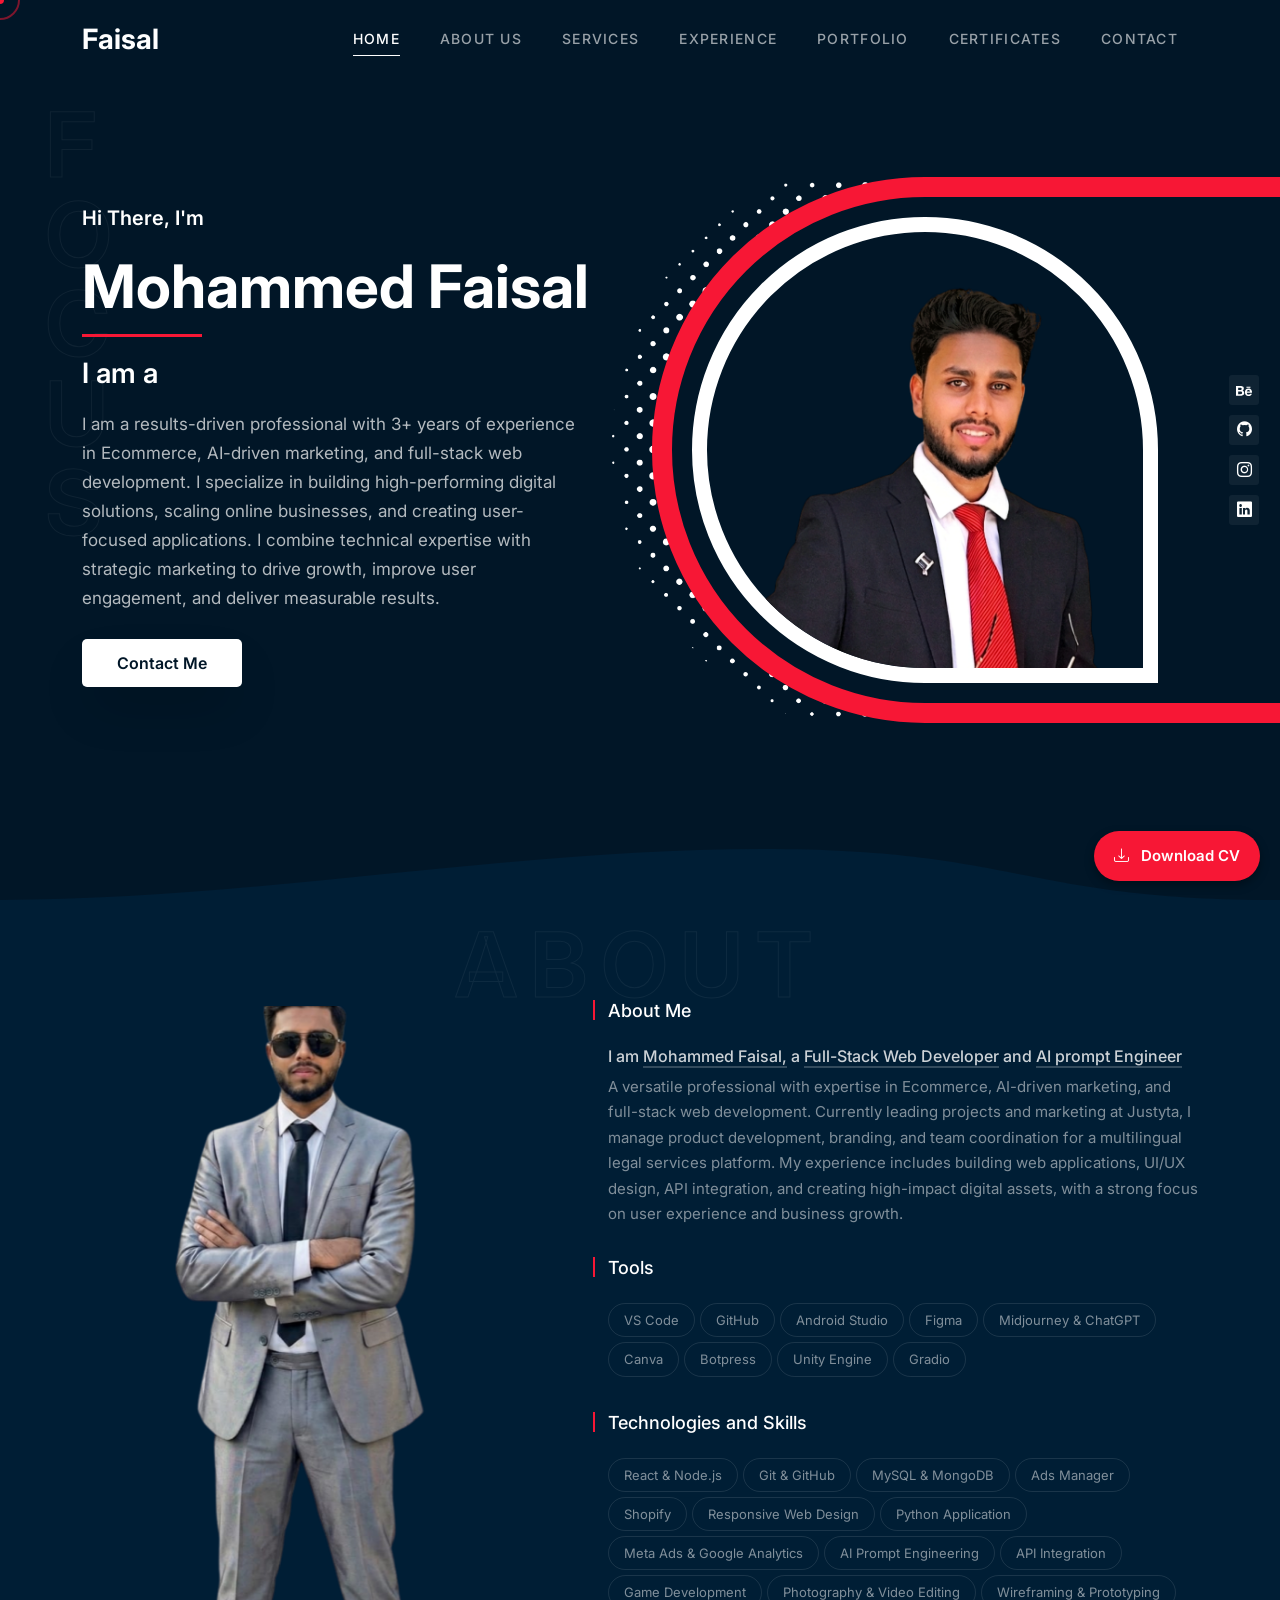
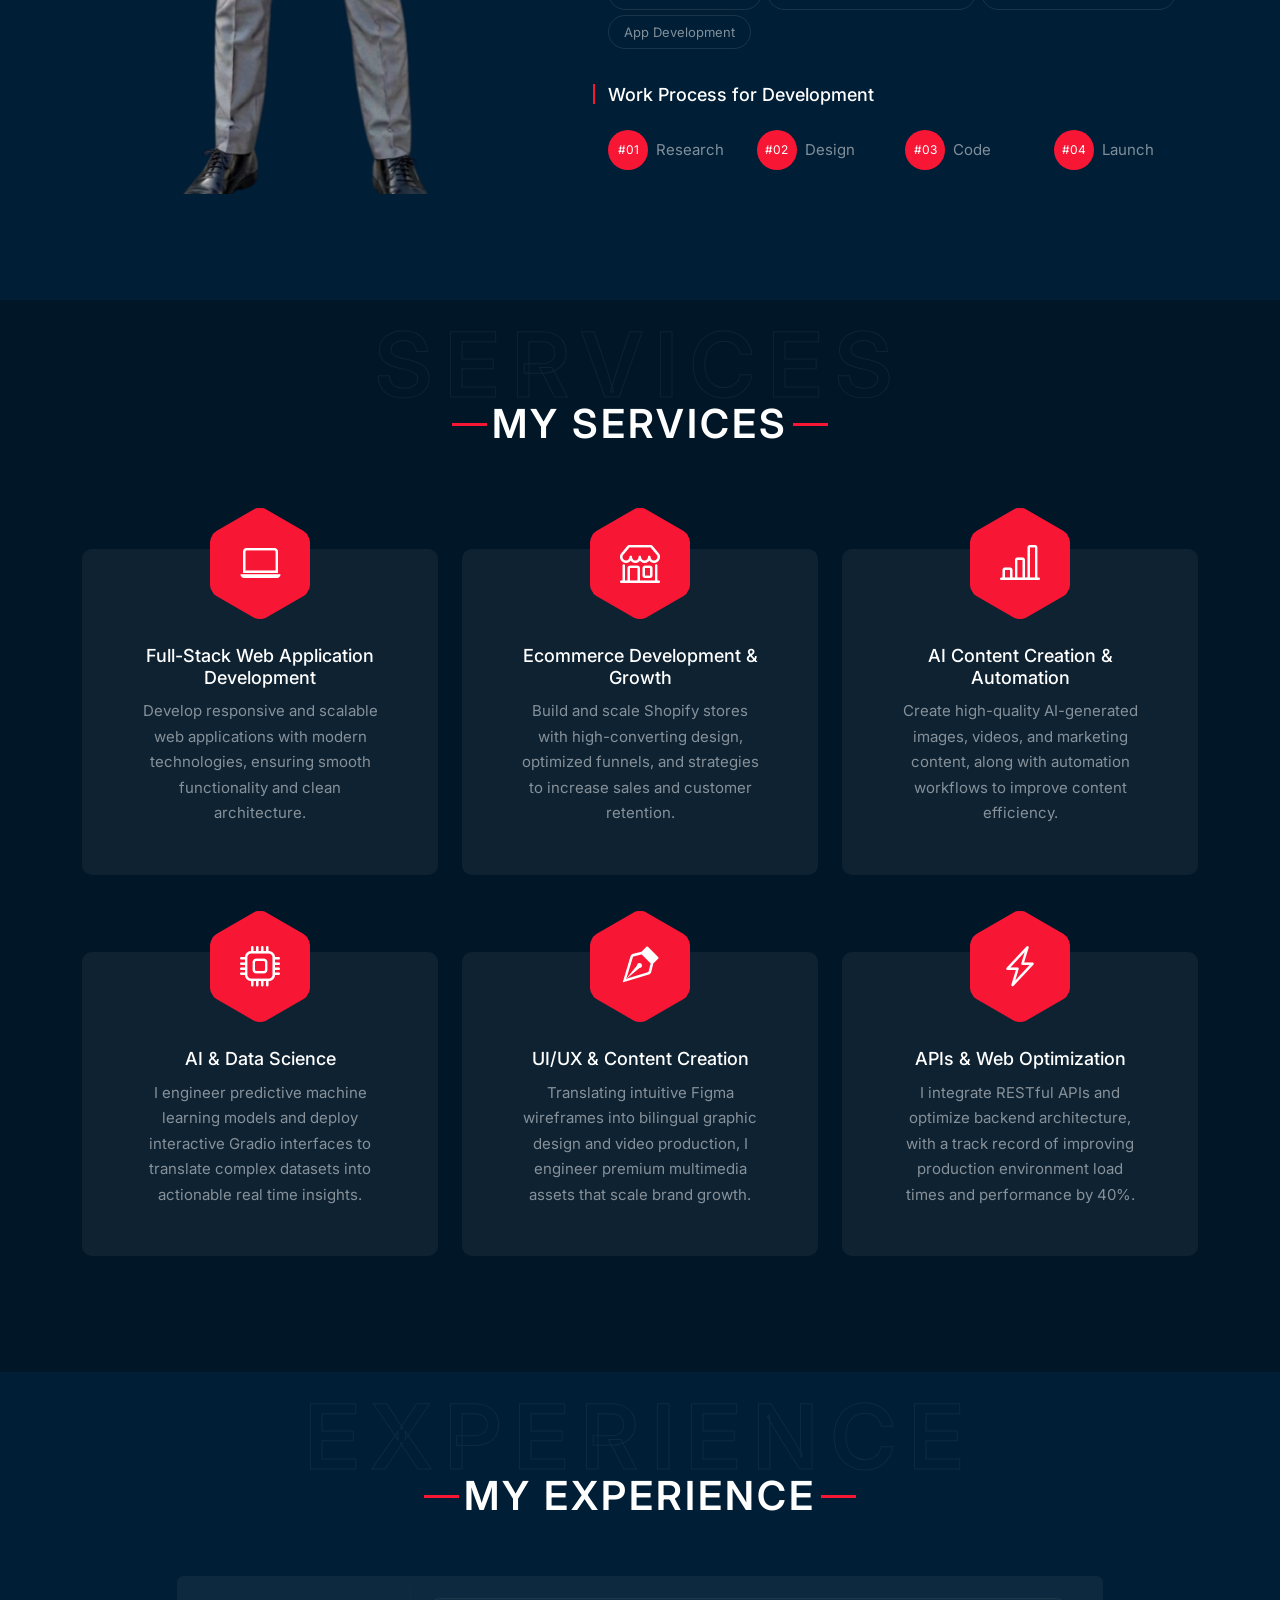
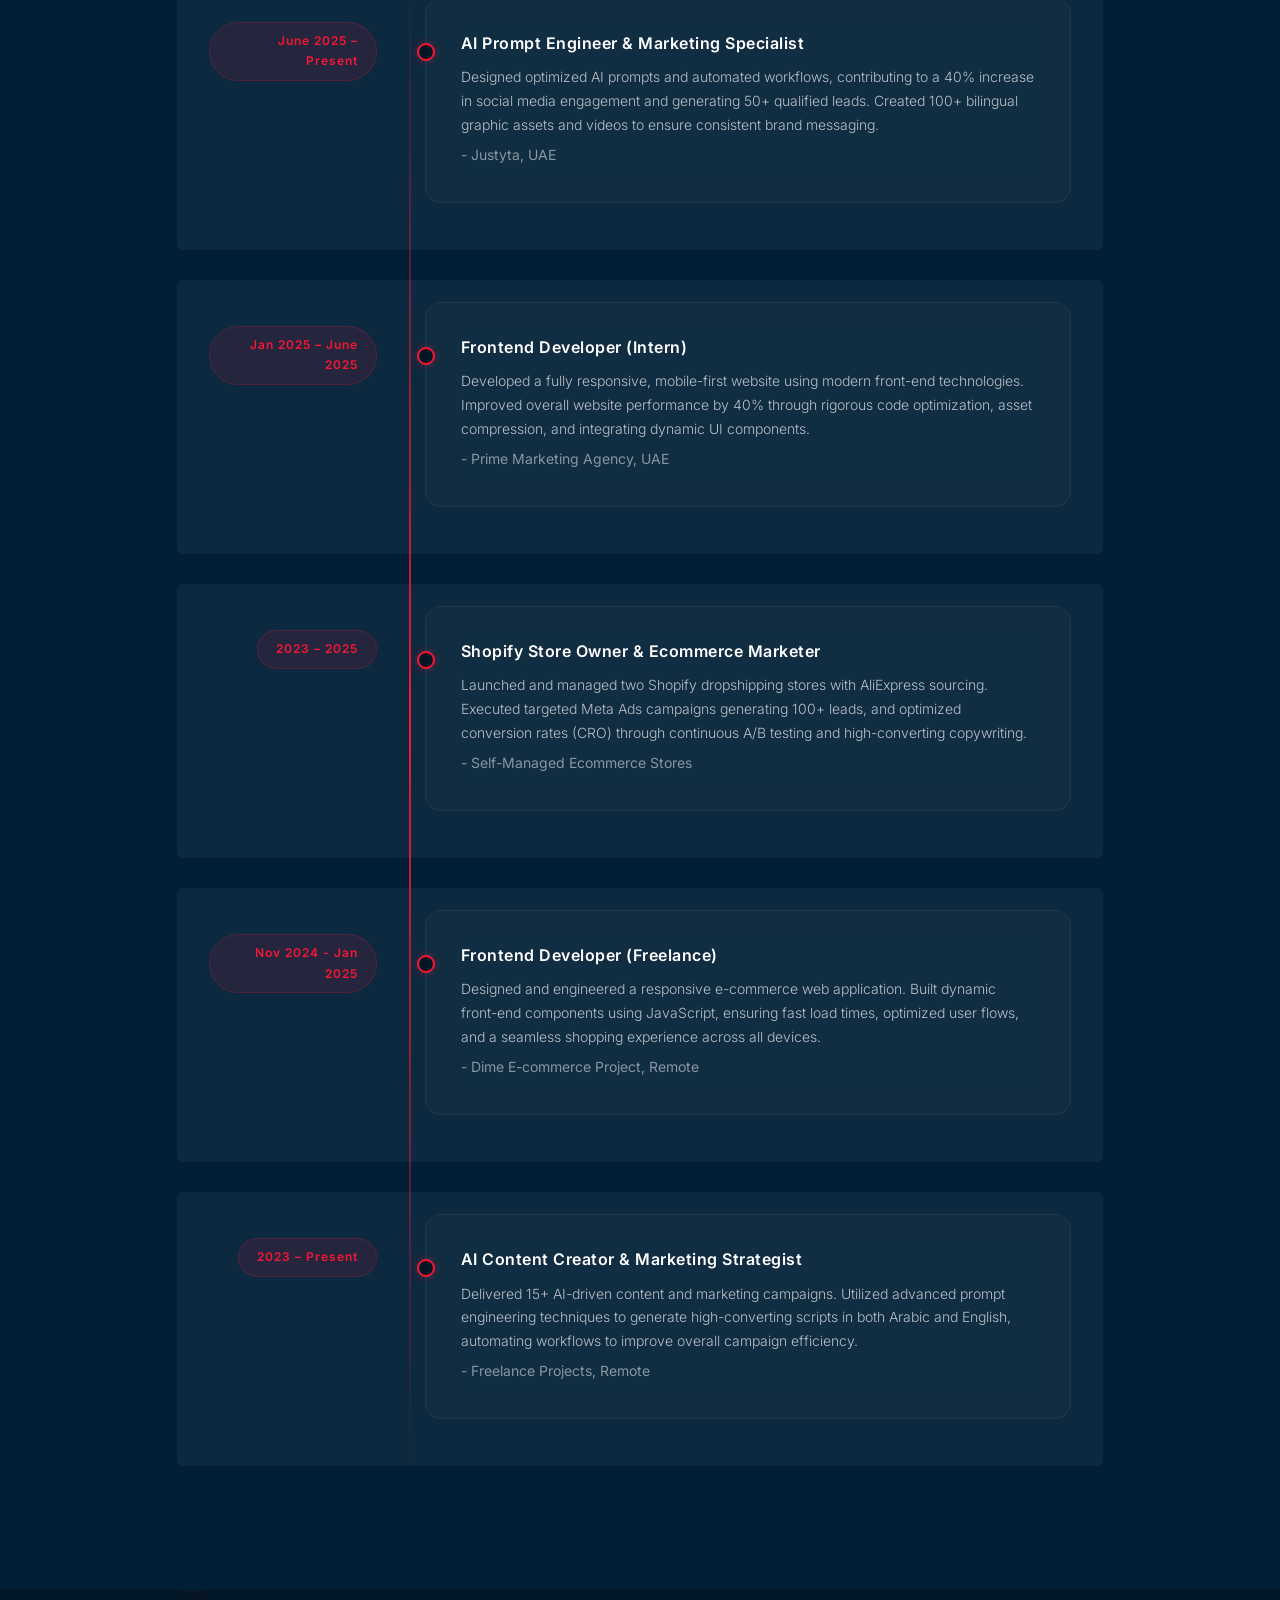
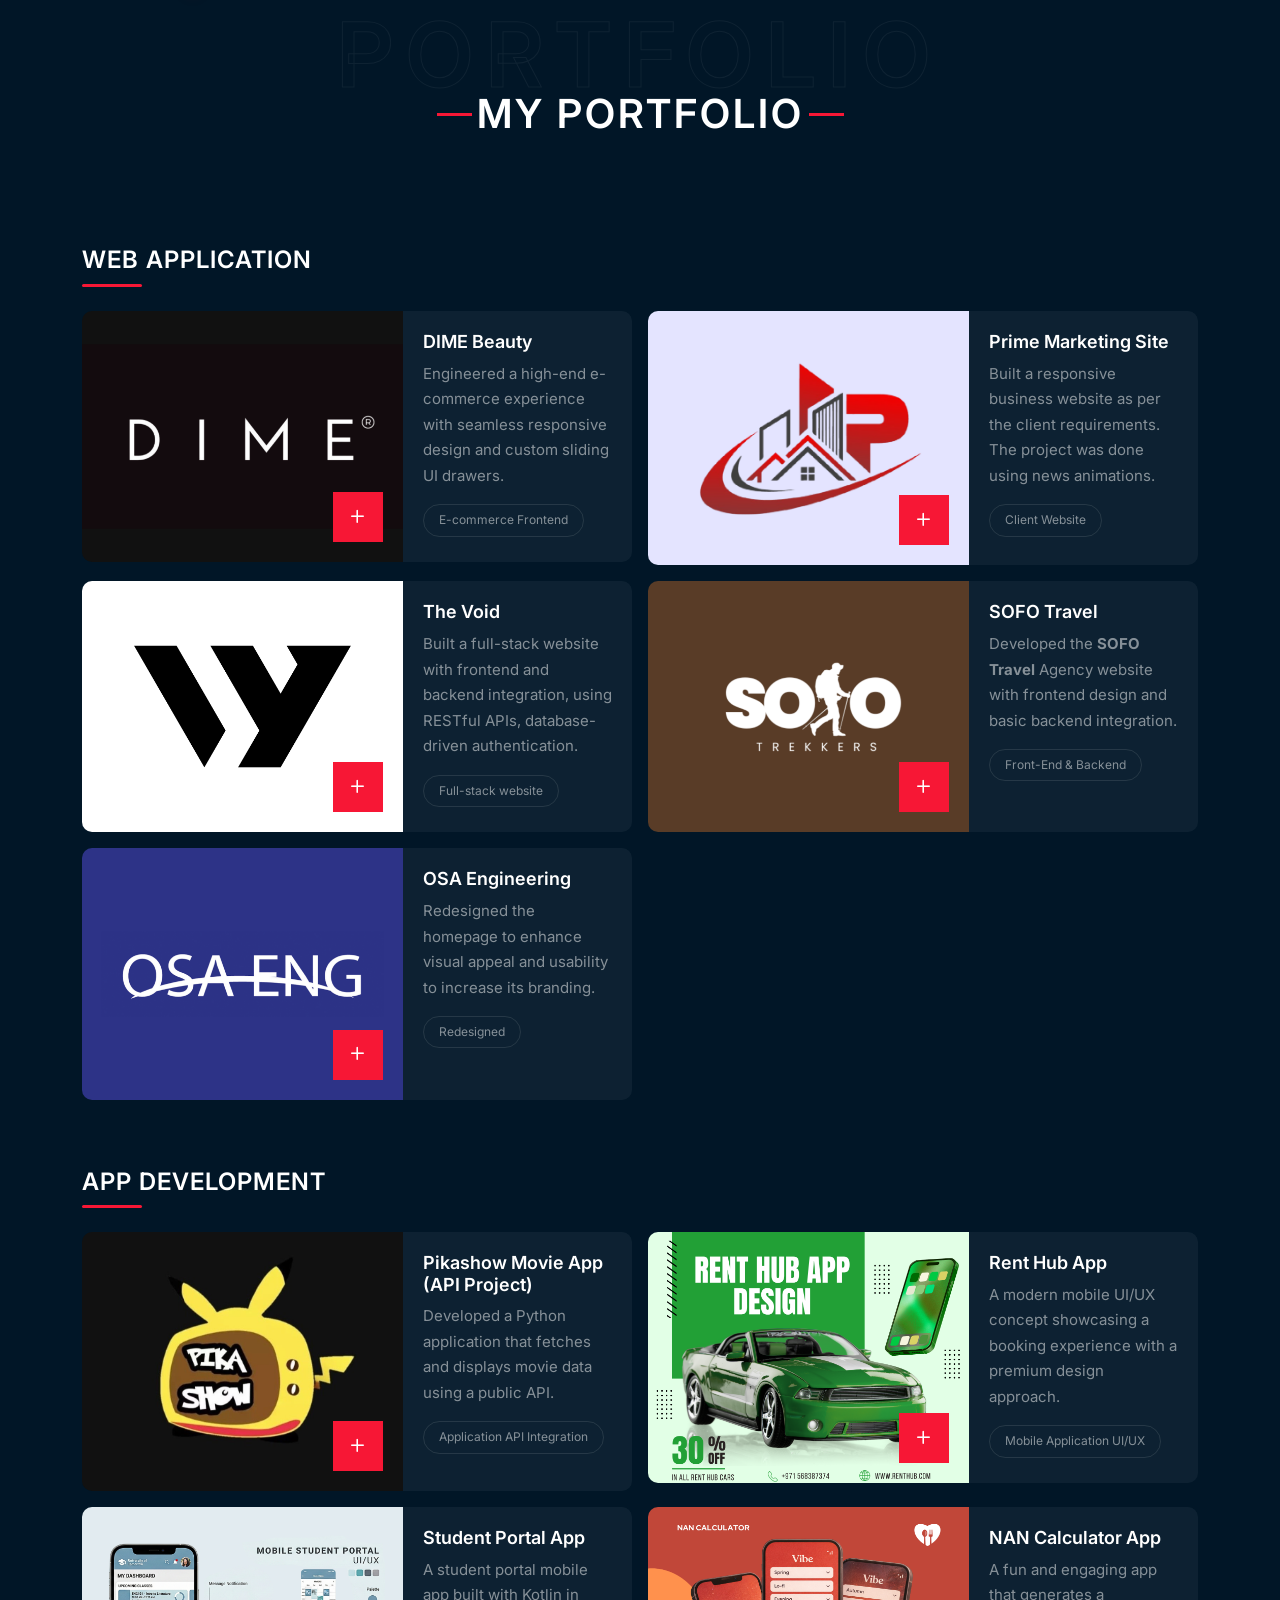
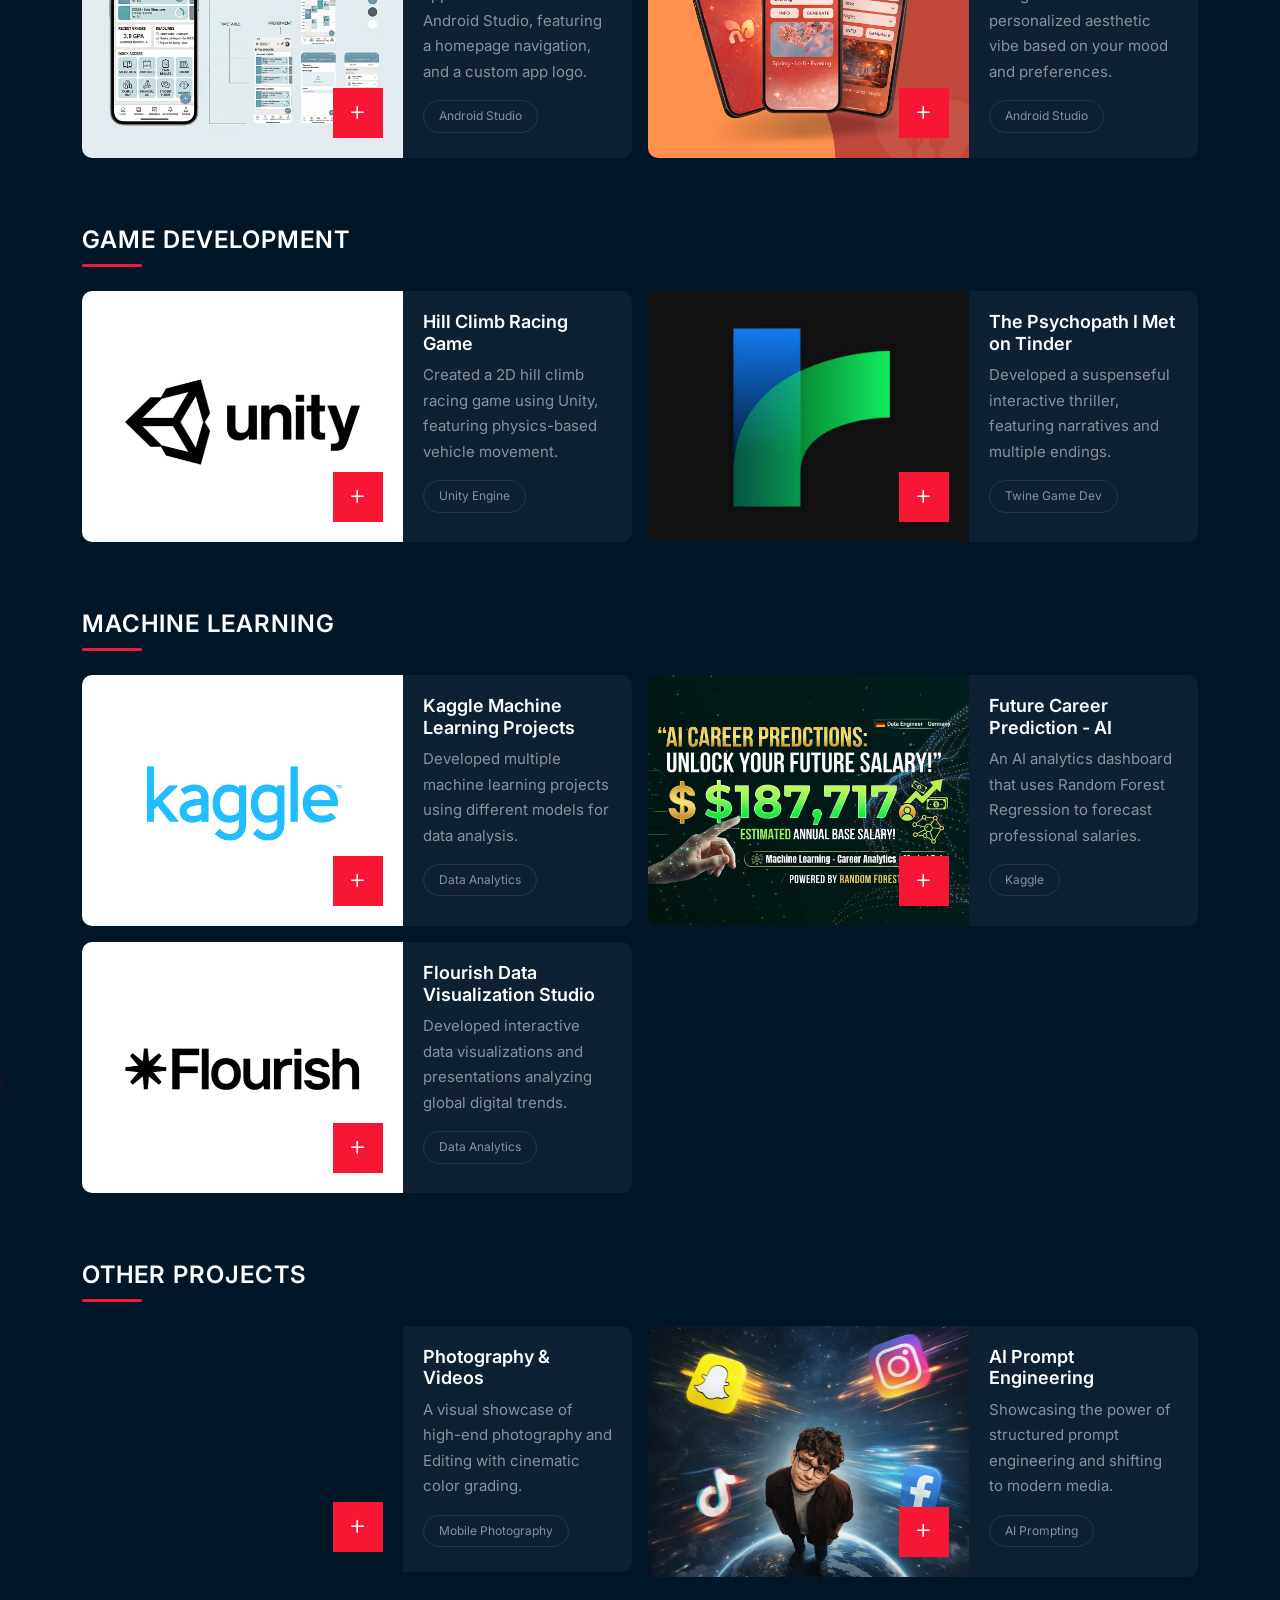
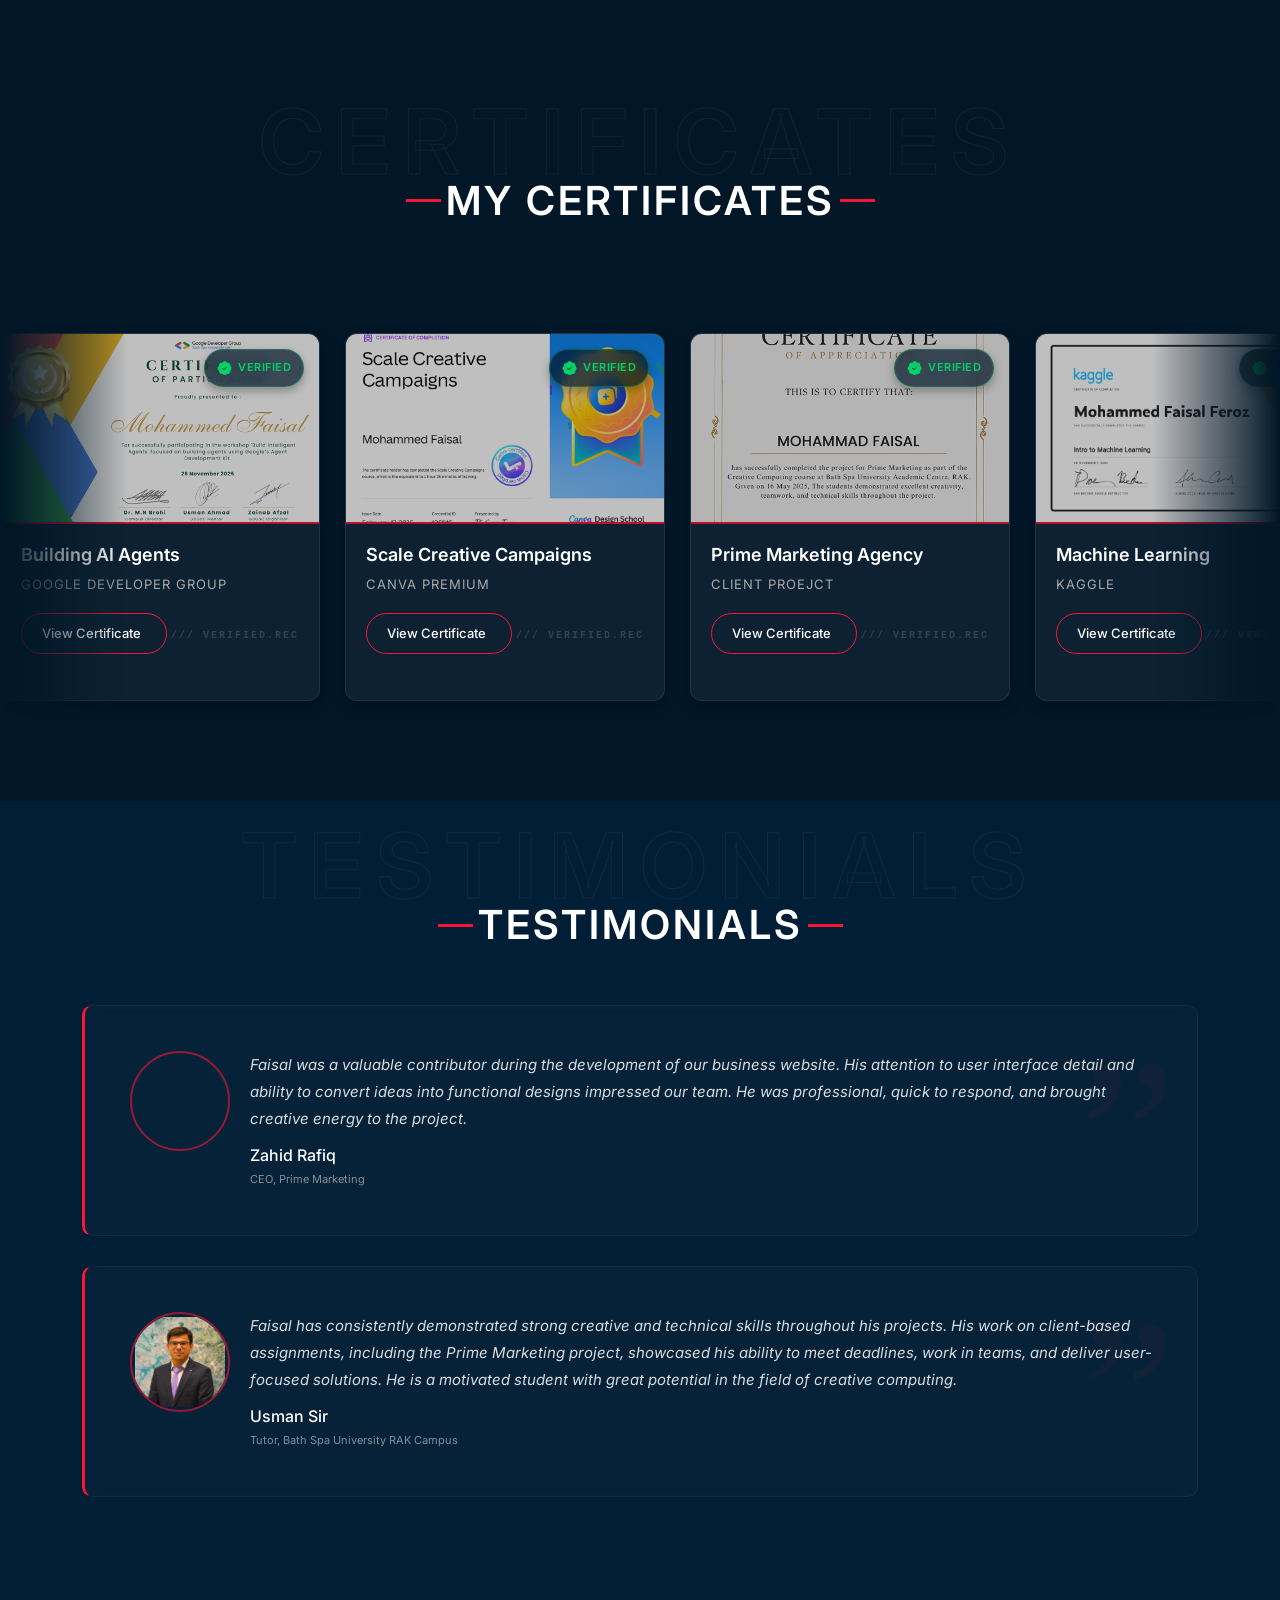
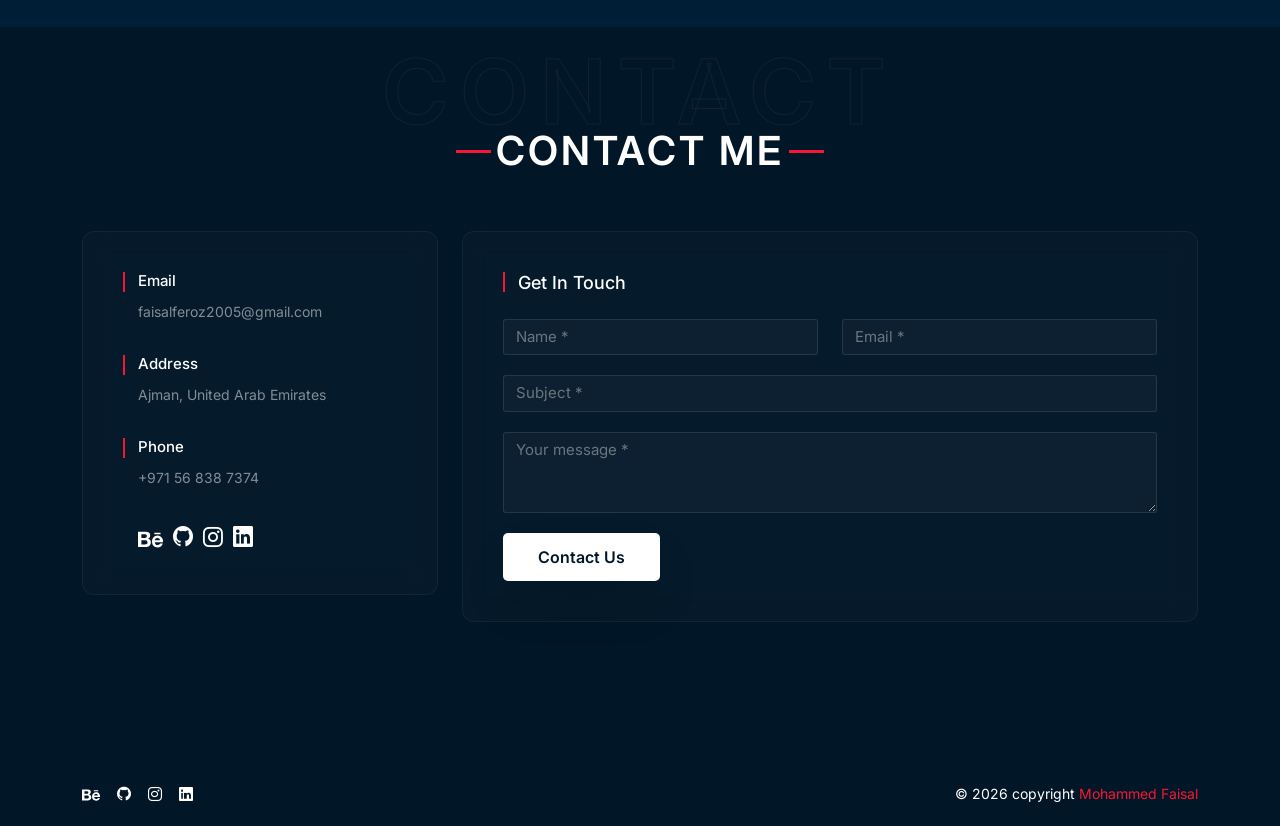
==== commit 6acb1b30: "My Portfolio" ====
--- a/index.html
+++ b/index.html
@@ -108,7 +108,7 @@
                     <div class="col-lg-6">
                         <div class="home-avatar-box">
                             <div class="home-avatar-in">
-                                <img src="static/img/home-banner.png" title="" alt="">
+                                <img src="static/img/my-image-main.png" title="" alt="">
                             </div>
                         </div>
                     </div>
